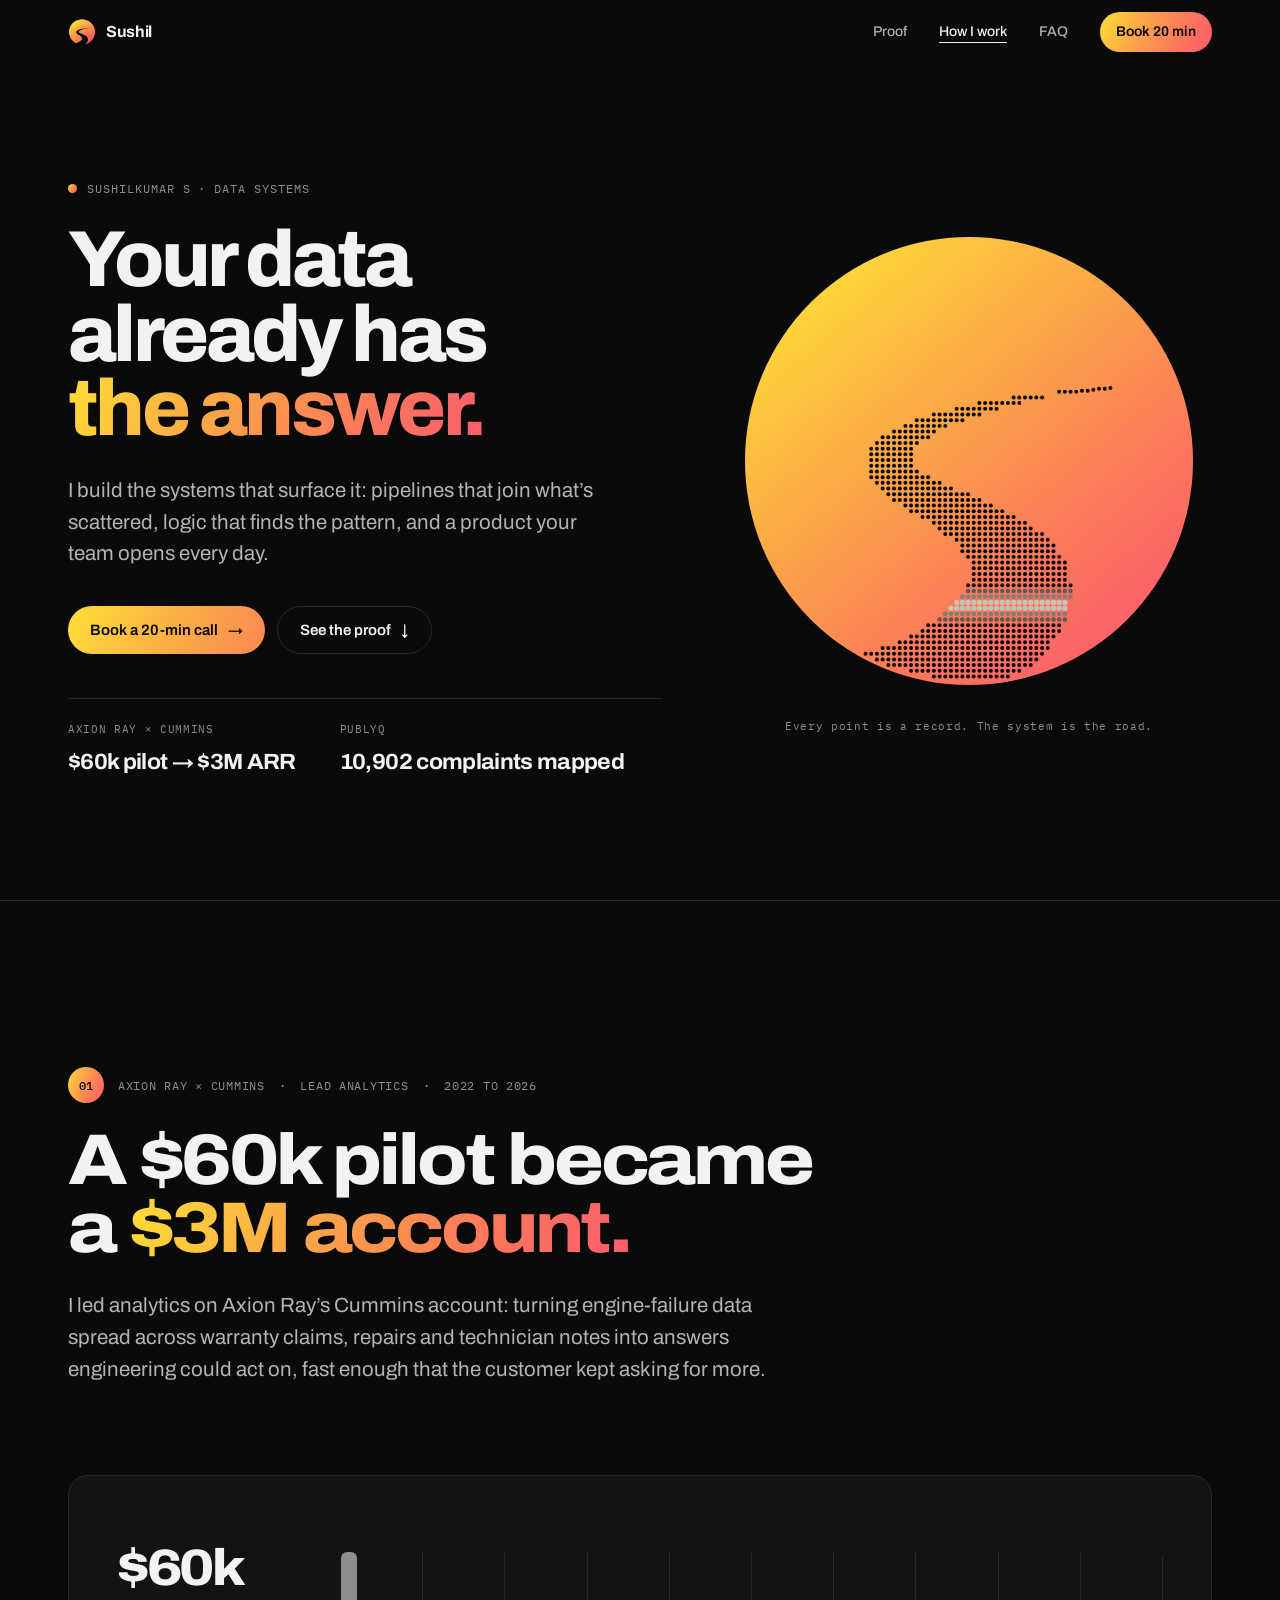
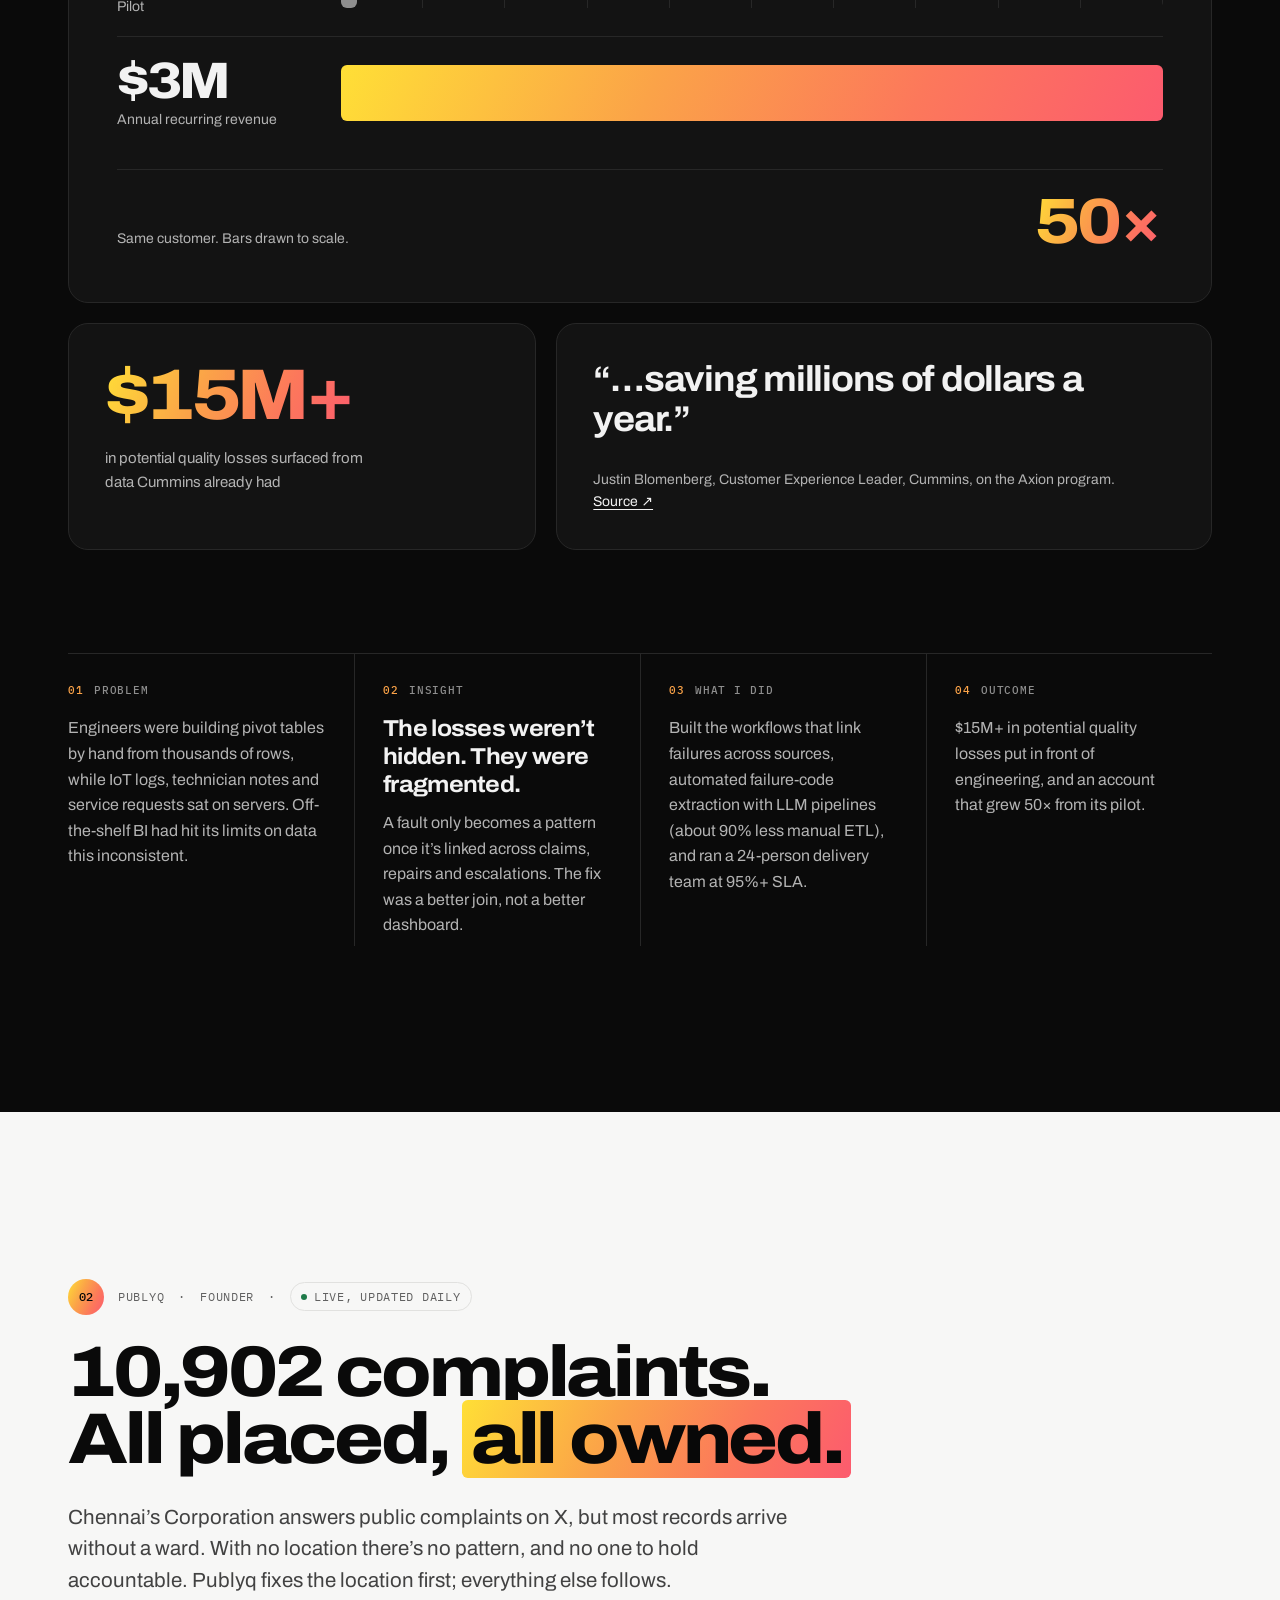
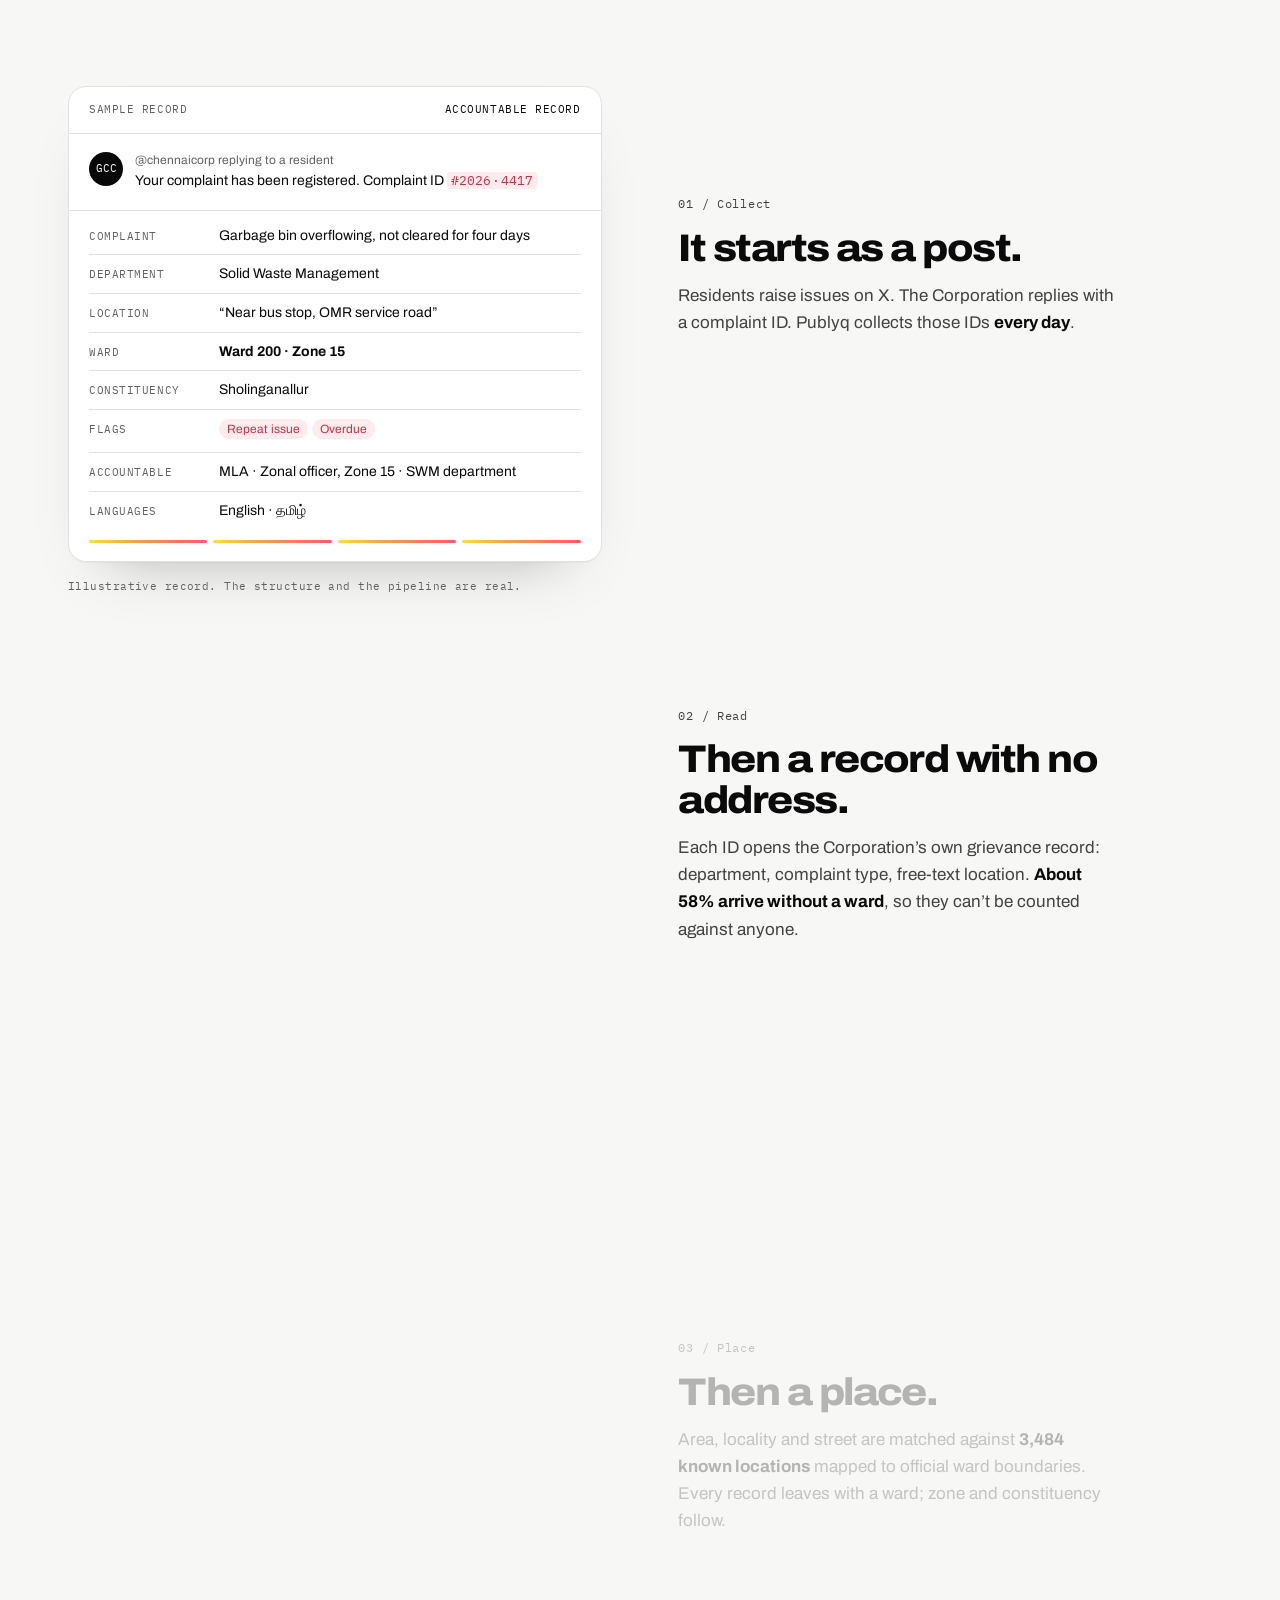
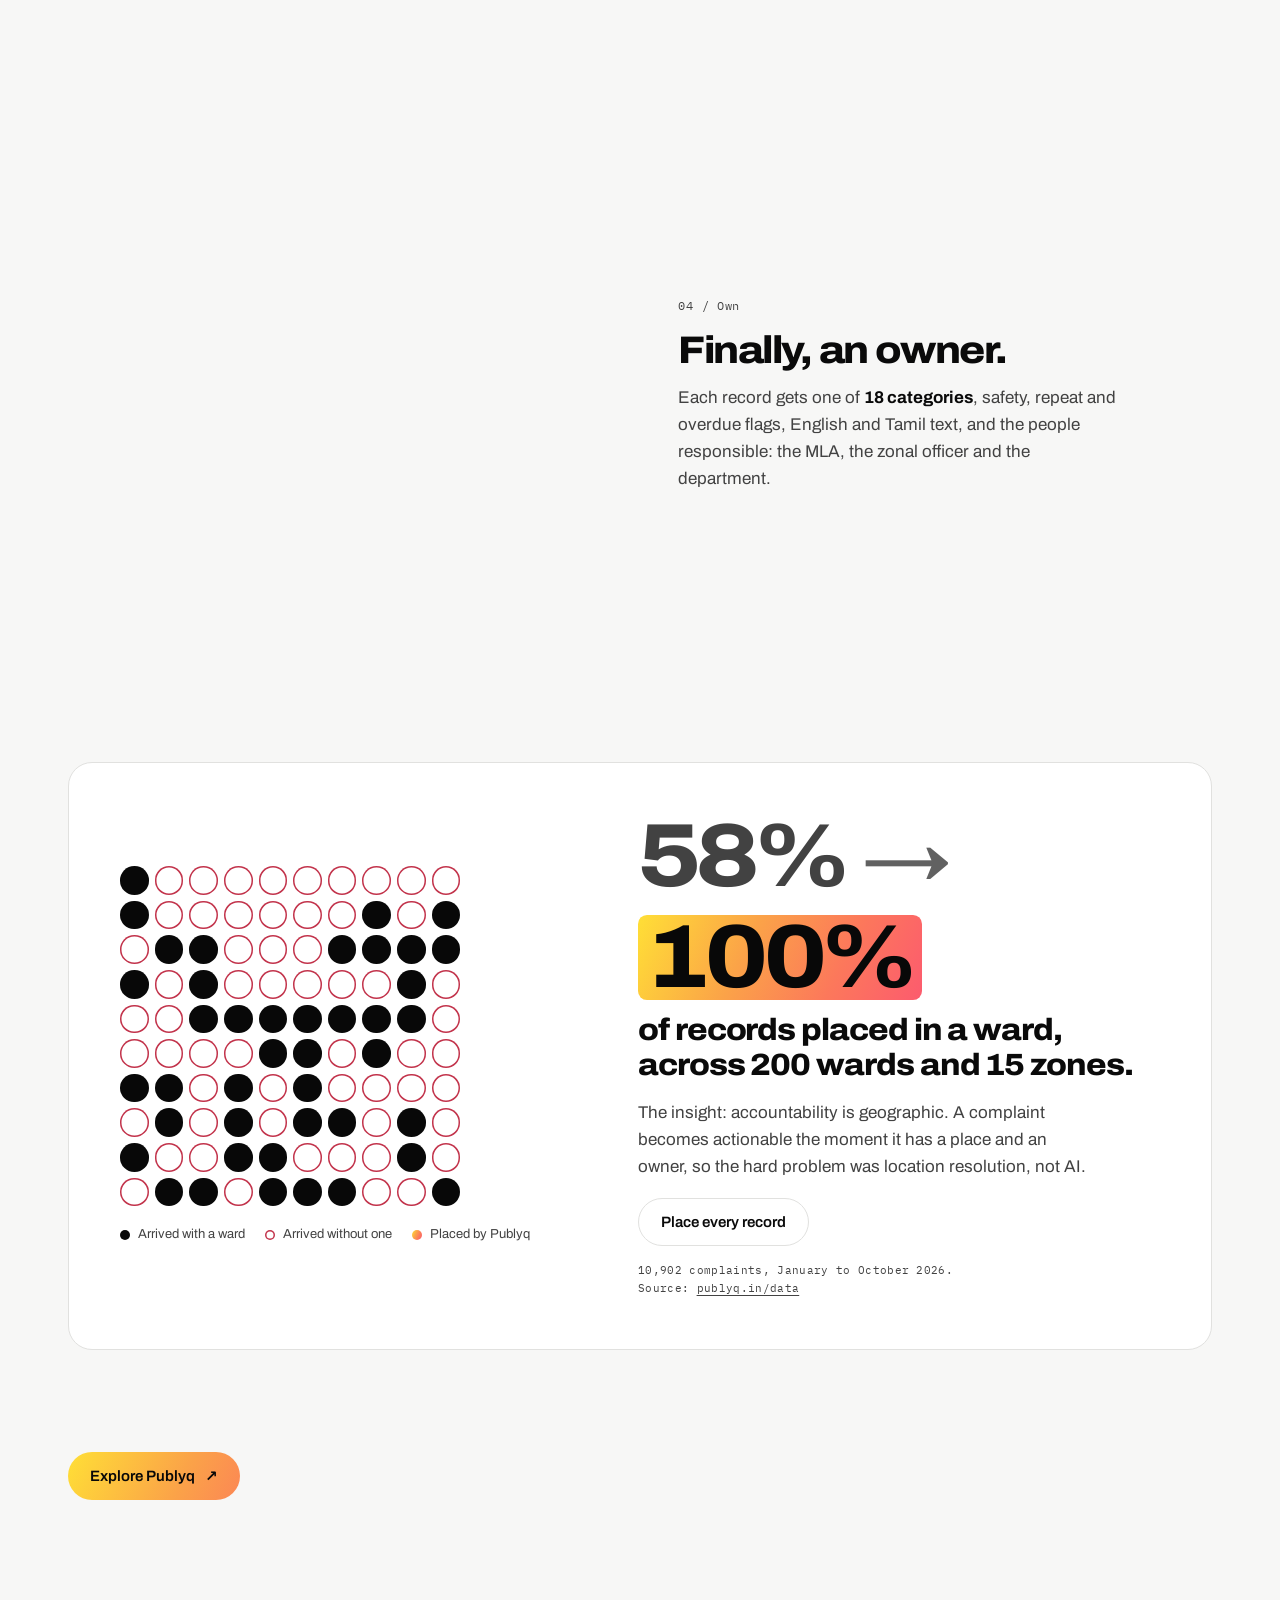
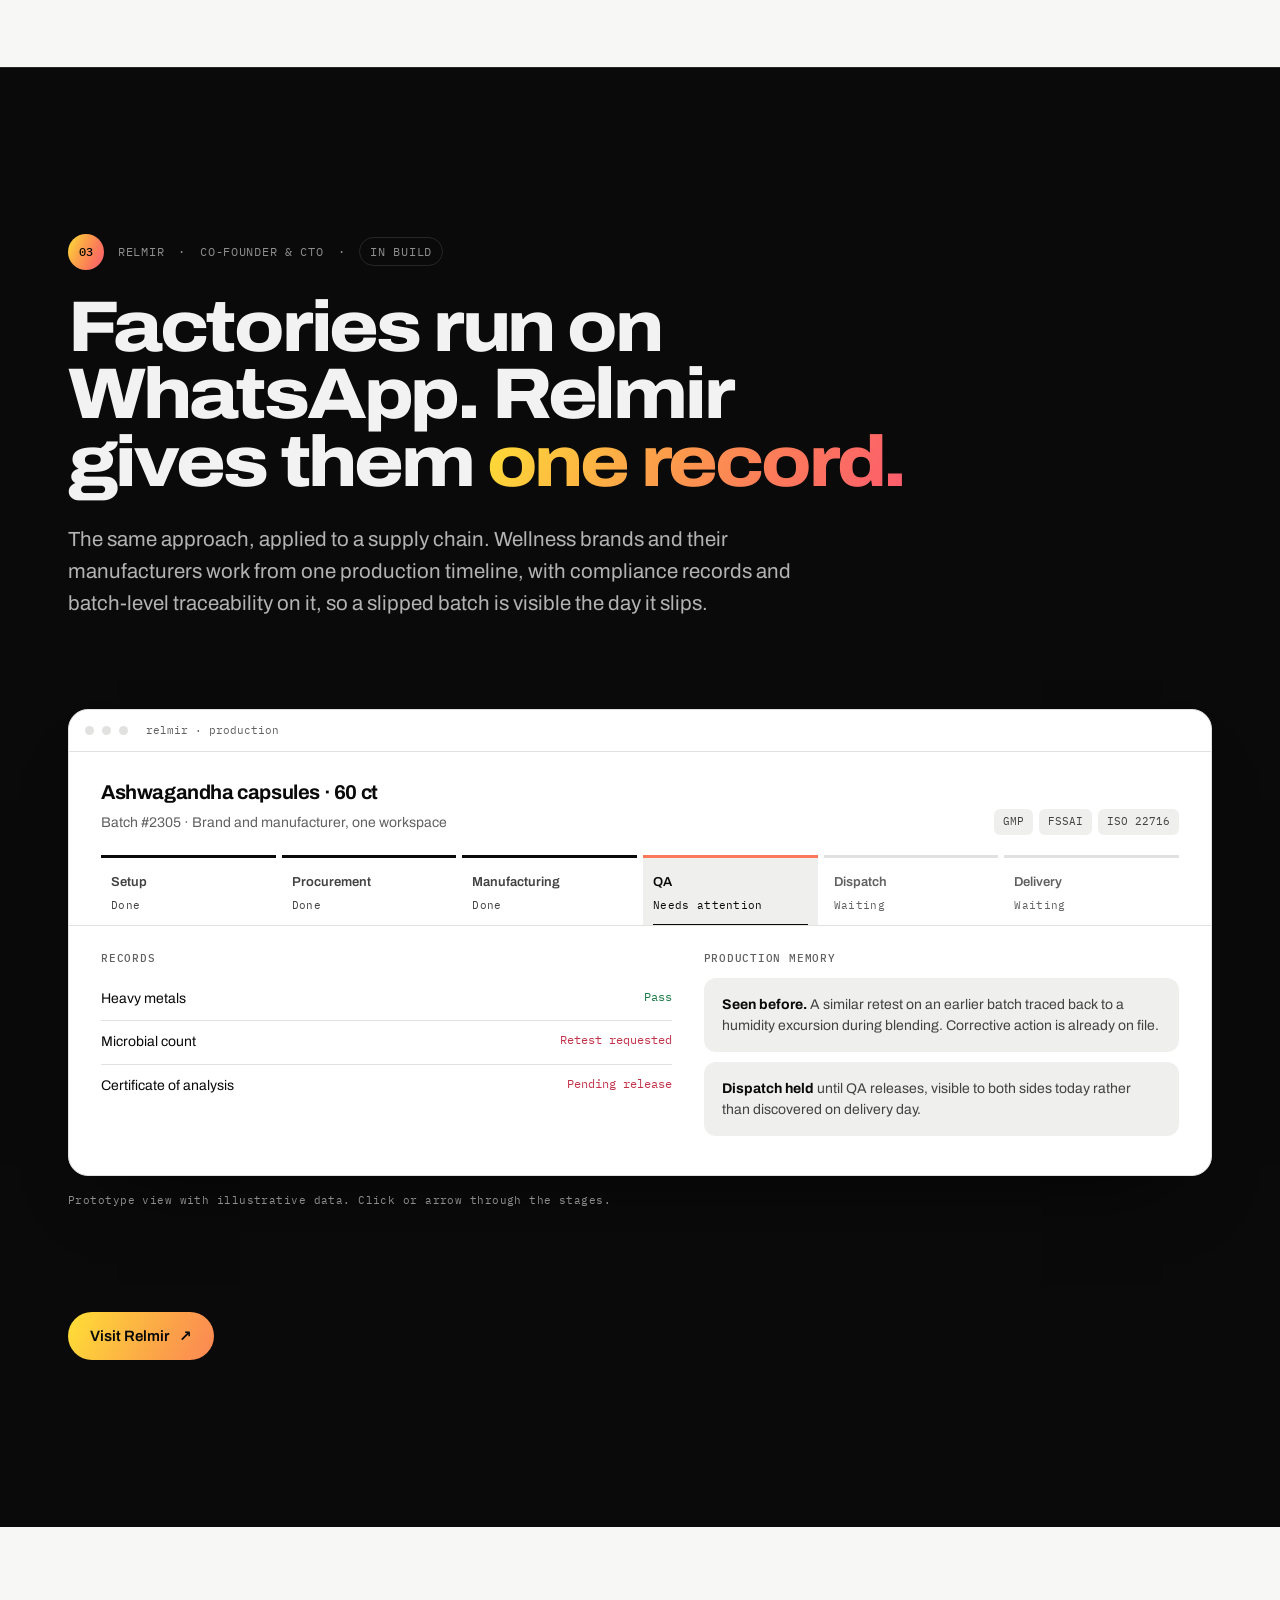
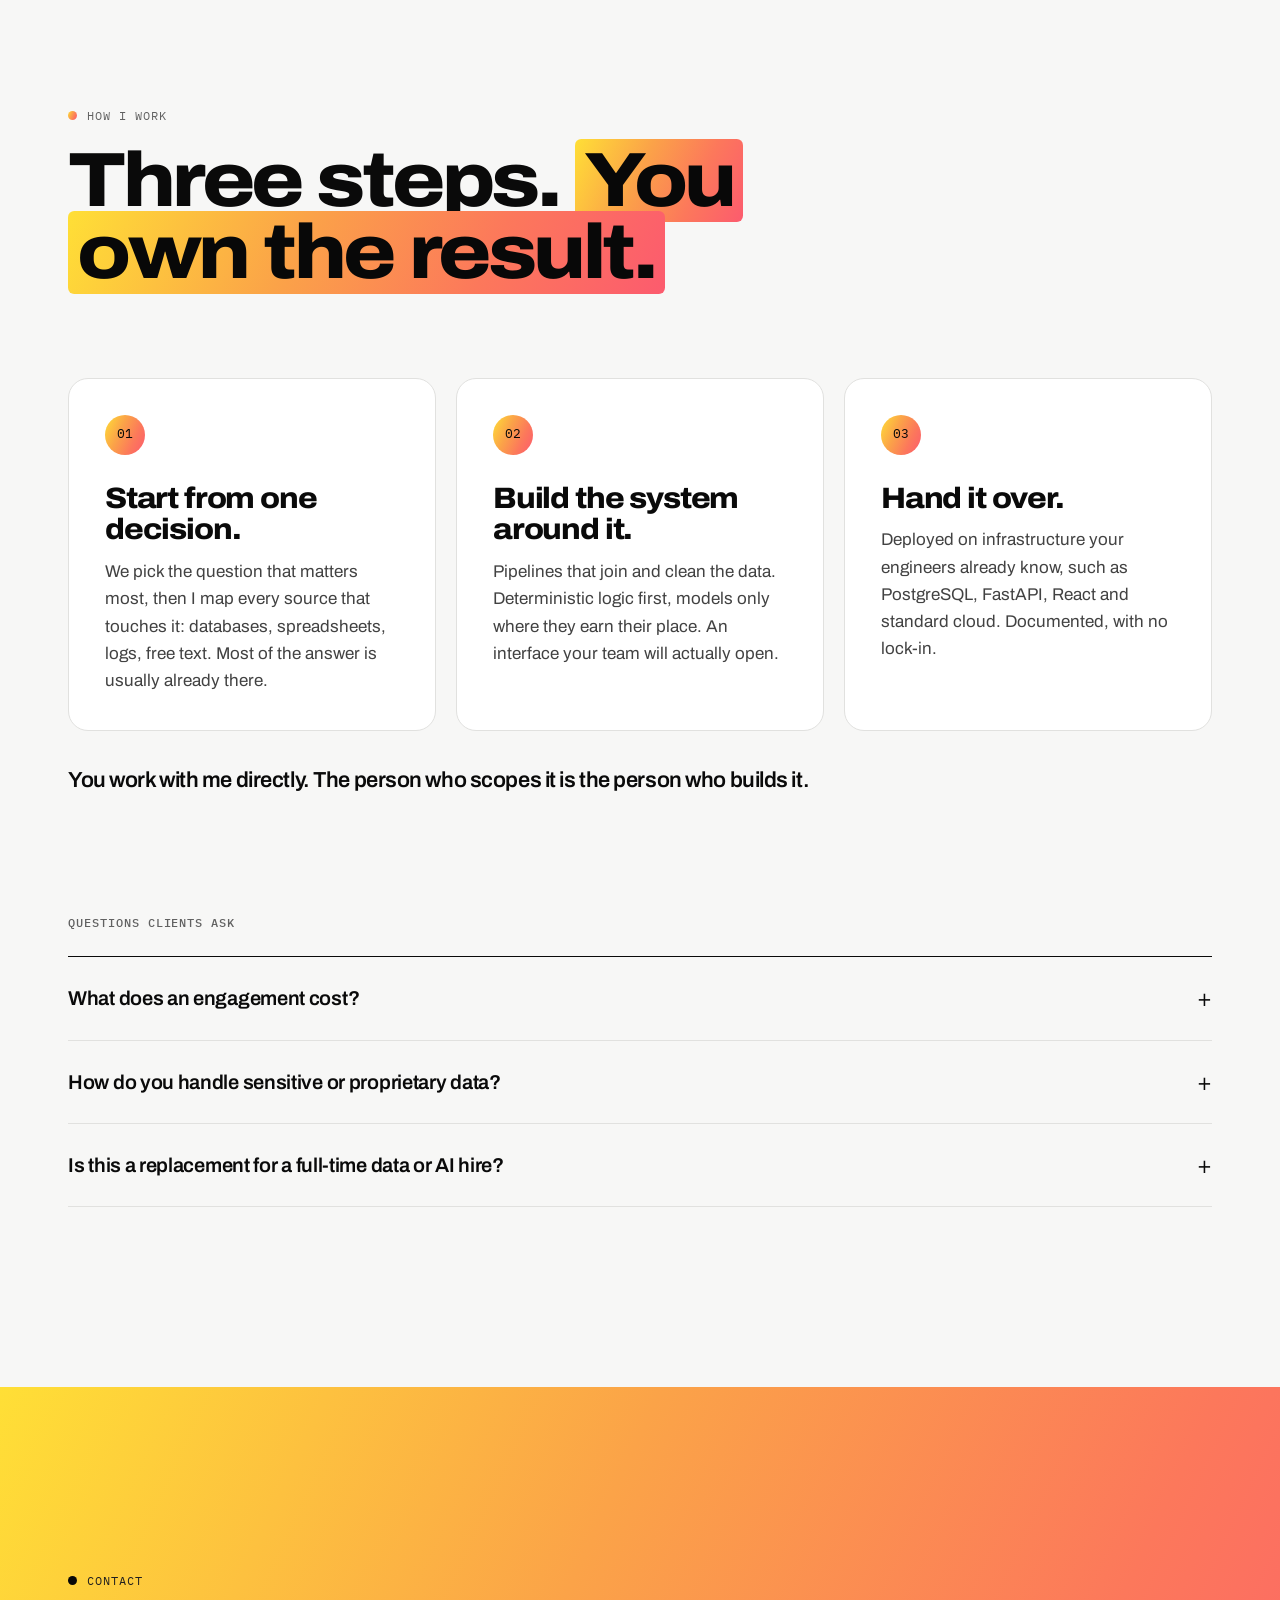
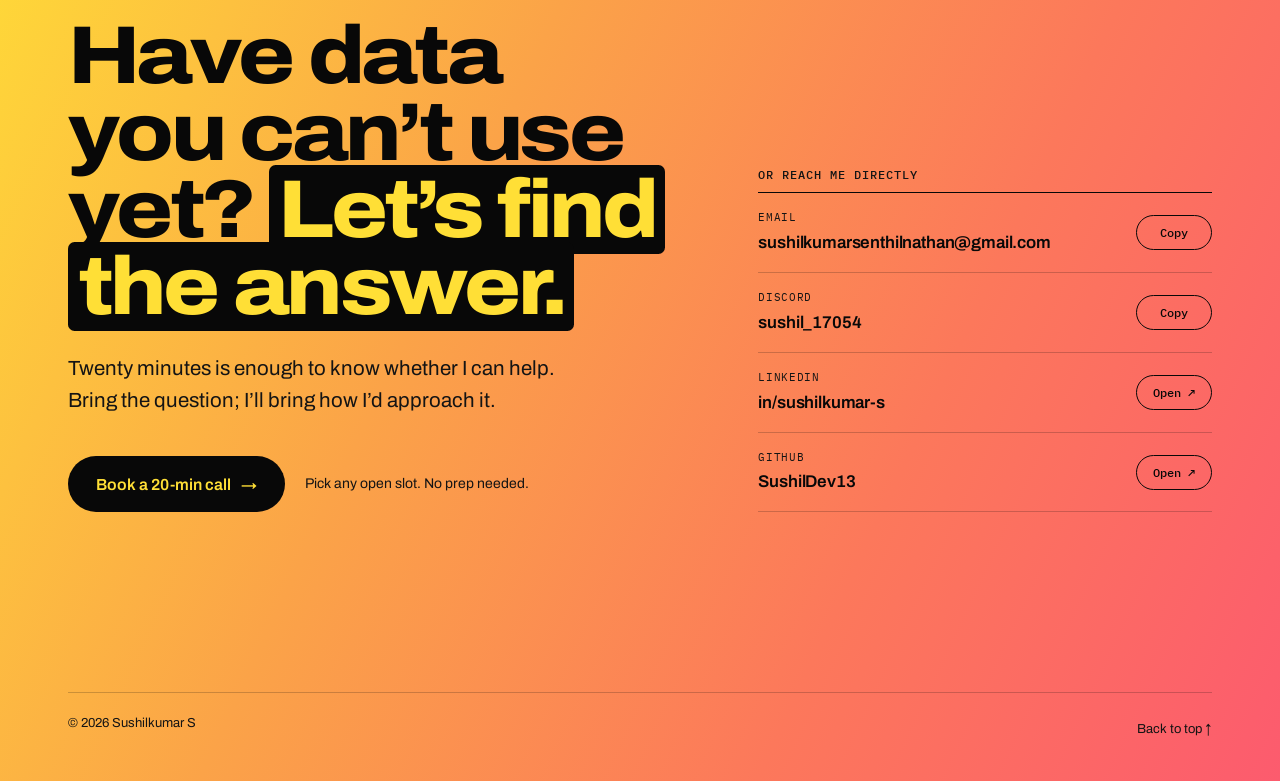
==== index.html @ af565c43 "Rebuild the contact footer around how people actually reach out Someone at the footer has decided to" ====
<!DOCTYPE html>
<html lang="en" class="no-js">
<head>
<meta charset="UTF-8">
<script>document.documentElement.classList.replace('no-js', 'js');</script>
<meta name="viewport" content="width=device-width, initial-scale=1.0">
<title>Sushil · Data systems that find the answer in your data</title>
<meta name="description" content="Sushilkumar S builds data systems that turn scattered operational data into answers teams act on. Led analytics on Axion Ray's Cummins account; built Publyq, a live civic data platform.">
<meta name="theme-color" content="#0A0A0A">
<meta property="og:type" content="website">
<meta property="og:url" content="https://www.sushil.one/">
<meta property="og:title" content="Sushil · Your data already has the answer">
<meta property="og:description" content="Data systems that turn scattered operational data into answers teams act on.">
<meta property="og:image" content="https://www.sushil.one/sushil_logo.png">
<meta name="twitter:card" content="summary">
<link rel="canonical" href="https://www.sushil.one/">
<link rel="icon" href="favicon.ico" sizes="any">
<link rel="icon" href="favicon-32x32.png" type="image/png" sizes="32x32">
<link rel="icon" href="favicon-16x16.png" type="image/png" sizes="16x16">
<link rel="apple-touch-icon" href="apple-touch-icon.png">
<link rel="preconnect" href="https://fonts.googleapis.com">
<link rel="preconnect" href="https://fonts.gstatic.com" crossorigin>
<link href="https://fonts.googleapis.com/css2?family=Archivo:wdth,wght@62..125,100..900&family=IBM+Plex+Mono:wght@400;500&display=swap" rel="stylesheet">
<link rel="stylesheet" href="styles.css">
</head>
<body>
<a class="skip-link" href="#axion">Skip to the proof</a>

<nav class="site-nav" id="site-nav" aria-label="Primary">
  <div class="wrap">
    <a class="brand" href="#top" aria-label="Sushil, back to top">
      <img src="apple-touch-icon.png" alt="" width="28" height="28">
      <span>Sushil</span>
    </a>
    <button type="button" class="nav-toggle" id="nav-toggle" aria-expanded="false" aria-controls="nav-links" aria-label="Open menu">
      <span class="nav-toggle-bars"><span></span><span></span></span>
    </button>
    <div class="nav-links" id="nav-links">
      <a href="#axion">Proof</a>
      <a href="#process">How I work</a>
      <a href="#faq">FAQ</a>
      <a href="#" class="nav-cta" data-link="calendly">Book 20 min</a>
    </div>
  </div>
</nav>

<header class="hero" id="top">
  <div class="wrap hero-grid">
    <div class="hero-copy">
      <span class="kicker">Sushilkumar S &middot; Data systems</span>
      <h1 class="display"><span class="line">Your data</span><span class="line">already has</span><span class="line"><em>the answer.</em></span></h1>
      <p class="lede">I build the systems that surface it: pipelines that join what&rsquo;s scattered, logic that finds the pattern, and a product your team opens every day.</p>
      <div class="hero-ctas">
        <a href="#" class="btn btn-ink" data-link="calendly">Book a 20-min call <span class="arrow" aria-hidden="true">&rarr;</span></a>
        <a href="#axion" class="btn btn-line">See the proof <span class="arrow" aria-hidden="true">&darr;</span></a>
      </div>
      <ul class="hero-proof">
        <li><span>Axion Ray &times; Cummins</span><strong>$60k pilot &rarr; $3M ARR</strong></li>
        <li><span>Publyq</span><strong>10,902 complaints mapped</strong></li>
      </ul>
    </div>
    <figure class="field" id="field" aria-hidden="true">
      <canvas id="field-canvas"></canvas>
      <img class="field-fallback" src="sushil_logo.png" alt="" width="512" height="512">
      <figcaption class="field-caption">Every point is a record. The system is the road.</figcaption>
    </figure>
  </div>
</header>

<main id="main">

<article class="case" id="axion" aria-labelledby="axion-title">
  <div class="wrap">
    <header class="case-head">
      <p class="case-meta reveal"><span class="case-num">01</span><span>Axion Ray &times; Cummins</span><span>&middot;</span><span>Lead Analytics</span><span>&middot;</span><span>2022 to 2026</span></p>
      <h2 class="display case-title reveal reveal-d1" id="axion-title">A $60k pilot became a <em>$3M account.</em></h2>
      <p class="lede reveal reveal-d2">I led analytics on Axion Ray&rsquo;s Cummins account: turning engine-failure data spread across warranty claims, repairs and technician notes into answers engineering could act on, fast enough that the customer kept asking for more.</p>
    </header>

    <figure class="case-visual">
      <div class="scale" data-inview>
        <div class="scale-row">
          <p class="scale-label"><strong data-count="60" data-prefix="$" data-suffix="k">$60k</strong>Pilot</p>
          <div class="scale-track"><div class="scale-bar" style="--w:2%"></div></div>
        </div>
        <div class="scale-row is-big">
          <p class="scale-label"><strong data-count="3" data-prefix="$" data-suffix="M">$3M</strong>Annual recurring revenue</p>
          <div class="scale-track"><div class="scale-bar" style="--w:100%"></div></div>
        </div>
        <div class="scale-x">
          <span>Same customer. Bars drawn to scale.</span>
          <strong>50&times;</strong>
        </div>
      </div>
      <div class="proof-pair">
        <div class="stat-card reveal">
          <strong data-count="15" data-prefix="$" data-suffix="M+">$15M+</strong>
          <span>in potential quality losses surfaced from data Cummins already had</span>
        </div>
        <blockquote class="quote-card reveal reveal-d1">
          <p>&ldquo;&hellip;saving millions of dollars a year.&rdquo;</p>
          <footer>Justin Blomenberg, Customer Experience Leader, Cummins, on the Axion program. <a href="#" data-link="axionCummins">Source&nbsp;&nearr;</a></footer>
        </blockquote>
      </div>
    </figure>

    <ol class="story">
      <li class="reveal"><h3>Problem</h3><p>Engineers were building pivot tables by hand from thousands of rows, while IoT logs, technician notes and service requests sat on servers. Off-the-shelf BI had hit its limits on data this inconsistent.</p></li>
      <li class="story-key reveal reveal-d1"><h3>Insight</h3><p>The losses weren&rsquo;t hidden. They were fragmented.</p><p>A fault only becomes a pattern once it&rsquo;s linked across claims, repairs and escalations. The fix was a better join, not a better dashboard.</p></li>
      <li class="reveal reveal-d2"><h3>What I did</h3><p>Built the workflows that link failures across sources, automated failure-code extraction with LLM pipelines (about 90% less manual ETL), and ran a 24-person delivery team at 95%+ SLA.</p></li>
      <li class="reveal reveal-d3"><h3>Outcome</h3><p>$15M+ in potential quality losses put in front of engineering, and an account that grew 50&times; from its pilot.</p></li>
    </ol>
  </div>
</article>

<article class="case" id="publyq" data-theme="light" aria-labelledby="publyq-title">
  <div class="wrap">
    <header class="case-head">
      <p class="case-meta reveal"><span class="case-num">02</span><span>Publyq</span><span>&middot;</span><span>Founder</span><span>&middot;</span><span class="case-status is-live">Live, updated daily</span></p>
      <h2 class="display case-title reveal reveal-d1" id="publyq-title">10,902 complaints. All placed, <em>all owned.</em></h2>
      <p class="lede reveal reveal-d2">Chennai&rsquo;s Corporation answers public complaints on X, but most records arrive without a ward. With no location there&rsquo;s no pattern, and no one to hold accountable. Publyq fixes the location first; everything else follows.</p>
    </header>

    <div class="scrolly">
      <div class="scrolly-sticky">
        <figure class="record has-ward" id="record" data-step="4" aria-label="One complaint, from public post to accountable record">
          <div class="record-bar"><span>Sample record</span><span data-stage-label>Accountable record</span></div>
          <div class="record-post">
            <span class="avatar" aria-hidden="true">GCC</span>
            <p><small>@chennaicorp replying to a resident</small>Your complaint has been registered. Complaint ID <mark>#2026&hairsp;&middot;&hairsp;4417</mark></p>
          </div>
          <dl class="record-fields">
            <div class="f" data-from="2"><dt>Complaint</dt><dd>Garbage bin overflowing, not cleared for four days</dd></div>
            <div class="f" data-from="2"><dt>Department</dt><dd>Solid Waste Management</dd></div>
            <div class="f" data-from="2"><dt>Location</dt><dd>&ldquo;Near bus stop, OMR service road&rdquo;</dd></div>
            <div class="f" data-from="2"><dt>Ward</dt><dd><span class="ward-missing">Not provided</span><span class="ward-found">Ward 200 &middot; Zone 15</span></dd></div>
            <div class="f" data-from="3"><dt>Constituency</dt><dd>Sholinganallur</dd></div>
            <div class="f" data-from="4"><dt>Flags</dt><dd><span class="flag">Repeat issue</span><span class="flag">Overdue</span></dd></div>
            <div class="f" data-from="4"><dt>Accountable</dt><dd>MLA &middot; Zonal officer, Zone 15 &middot; SWM department</dd></div>
            <div class="f" data-from="4"><dt>Languages</dt><dd>English &middot; தமிழ்</dd></div>
          </dl>
          <div class="record-progress" aria-hidden="true"><i class="is-done"></i><i class="is-done"></i><i class="is-done"></i><i class="is-done"></i></div>
        </figure>
        <p class="case-caption">Illustrative record. The structure and the pipeline are real.</p>
      </div>

      <ol class="steps">
        <li class="step" data-step="1">
          <p class="step-n">01 / Collect</p>
          <h3>It starts as a post.</h3>
          <p>Residents raise issues on X. The Corporation replies with a complaint ID. Publyq collects those IDs <strong>every day</strong>.</p>
        </li>
        <li class="step" data-step="2">
          <p class="step-n">02 / Read</p>
          <h3>Then a record with no address.</h3>
          <p>Each ID opens the Corporation&rsquo;s own grievance record: department, complaint type, free-text location. <strong>About 58% arrive without a ward</strong>, so they can&rsquo;t be counted against anyone.</p>
        </li>
        <li class="step" data-step="3">
          <p class="step-n">03 / Place</p>
          <h3>Then a place.</h3>
          <p>Area, locality and street are matched against <strong>3,484 known locations</strong> mapped to official ward boundaries. Every record leaves with a ward; zone and constituency follow.</p>
        </li>
        <li class="step" data-step="4">
          <p class="step-n">04 / Own</p>
          <h3>Finally, an owner.</h3>
          <p>Each record gets one of <strong>18 categories</strong>, safety, repeat and overdue flags, English and Tamil text, and the people responsible: the MLA, the zonal officer and the department.</p>
        </li>
      </ol>
    </div>

    <div class="data-panel">
      <div>
        <div class="waffle" id="waffle" role="img" aria-label="100 dots. 58 represent records that arrived without a ward; all 100 are placed in a ward after processing."></div>
        <div class="waffle-legend" aria-hidden="true"><span><i></i>Arrived with a ward</span><span><i class="alt"></i>Arrived without one</span><span><i class="sun"></i>Placed by Publyq</span></div>
      </div>
      <div class="data-copy">
        <p class="data-big"><span data-count="58" data-suffix="%">58%</span> <span class="data-arrow" aria-hidden="true">&rarr;</span> <span class="hl">100%</span></p>
        <h3>of records placed in a ward, across 200 wards and 15 zones.</h3>
        <p>The insight: accountability is geographic. A complaint becomes actionable the moment it has a place and an owner, so the hard problem was location resolution, not AI.</p>
        <button type="button" class="btn btn-line waffle-toggle" id="waffle-toggle" aria-pressed="false" aria-controls="waffle">Place every record</button>
        <p class="data-source">10,902 complaints, January to October 2026. Source: <a href="#" data-link="publyqData">publyq.in/data</a></p>
      </div>
    </div>

    <div class="case-actions">
      <a href="#" class="btn btn-ink" data-link="publyq">Explore Publyq <span class="arrow" aria-hidden="true">&nearr;</span></a>
    </div>
  </div>
</article>

<article class="case" id="relmir" aria-labelledby="relmir-title">
  <div class="wrap">
    <header class="case-head">
      <p class="case-meta reveal"><span class="case-num">03</span><span>Relmir</span><span>&middot;</span><span>Co-founder &amp; CTO</span><span>&middot;</span><span class="case-status">In build</span></p>
      <h2 class="display case-title reveal reveal-d1" id="relmir-title">Factories run on WhatsApp. Relmir gives them <em>one record.</em></h2>
      <p class="lede reveal reveal-d2">The same approach, applied to a supply chain. Wellness brands and their manufacturers work from one production timeline, with compliance records and batch-level traceability on it, so a slipped batch is visible the day it slips.</p>
    </header>
    <figure class="case-visual">
      <div class="proto" data-theme="light">
        <div class="proto-chrome" aria-hidden="true"><i></i><i></i><i></i><span>relmir &middot; production</span></div>
        <div class="proto-head">
          <div>
            <h3>Ashwagandha capsules &middot; 60 ct</h3>
            <p>Batch #2305 &middot; Brand and manufacturer, one workspace</p>
          </div>
          <ul class="certs" title="Manufacturer certifications on file"><li>GMP</li><li>FSSAI</li><li>ISO 22716</li></ul>
        </div>
        <div class="timeline" role="tablist" aria-label="Production stages">
          <button type="button" role="tab" class="stage-tab is-done" id="st-setup" aria-controls="sp-setup" aria-selected="false" tabindex="-1">Setup<small>Done</small></button>
          <button type="button" role="tab" class="stage-tab is-done" id="st-proc" aria-controls="sp-proc" aria-selected="false" tabindex="-1">Procurement<small>Done</small></button>
          <button type="button" role="tab" class="stage-tab is-done" id="st-mfg" aria-controls="sp-mfg" aria-selected="false" tabindex="-1">Manufacturing<small>Done</small></button>
          <button type="button" role="tab" class="stage-tab is-attn" id="st-qa" aria-controls="sp-qa" aria-selected="true" tabindex="0">QA<small>Needs attention</small></button>
          <button type="button" role="tab" class="stage-tab" id="st-dispatch" aria-controls="sp-dispatch" aria-selected="false" tabindex="-1">Dispatch<small>Waiting</small></button>
          <button type="button" role="tab" class="stage-tab" id="st-delivery" aria-controls="sp-delivery" aria-selected="false" tabindex="-1">Delivery<small>Waiting</small></button>
        </div>
        <div class="stage-panels">
          <div class="stage-panel" role="tabpanel" id="sp-setup" aria-labelledby="st-setup" tabindex="0" hidden>
            <div><h4>Records</h4><ul class="recs"><li>Product spec v3, approved by both sides<em class="ok">Signed</em></li><li>Commercial terms and MOQ<em class="ok">Agreed</em></li><li>Manufacturer GMP certificate<em class="ok">Valid</em></li></ul></div>
            <div><h4>Why it matters</h4><p class="memory">One version of the spec. No &ldquo;which PDF is final?&rdquo; three weeks into production.</p></div>
          </div>
          <div class="stage-panel" role="tabpanel" id="sp-proc" aria-labelledby="st-proc" tabindex="0" hidden>
            <div><h4>Records</h4><ul class="recs"><li>Ashwagandha root extract &middot; supplier COA<em class="ok">Attached</em></li><li>Capsule shells &middot; supplier COA<em class="ok">Attached</em></li><li>Raw material lot numbers<em class="ok">Linked to batch</em></li></ul></div>
            <div><h4>Why it matters</h4><p class="memory">Every ingredient lot is tied to the batch it went into, so a supplier issue can be traced forward in minutes.</p></div>
          </div>
          <div class="stage-panel" role="tabpanel" id="sp-mfg" aria-labelledby="st-mfg" tabindex="0" hidden>
            <div><h4>Records</h4><ul class="recs"><li>Batch manufacturing record<em class="ok">Uploaded</em></li><li>Line and shift<em>Line 2 &middot; Day</em></li><li>Yield against plan<em class="ok">Within range</em></li></ul></div>
            <div><h4>Why it matters</h4><p class="memory">The brand sees progress as it happens instead of asking for updates on WhatsApp.</p></div>
          </div>
          <div class="stage-panel" role="tabpanel" id="sp-qa" aria-labelledby="st-qa" tabindex="0">
            <div><h4>Records</h4><ul class="recs"><li>Heavy metals<em class="ok">Pass</em></li><li>Microbial count<em class="attn">Retest requested</em></li><li>Certificate of analysis<em class="attn">Pending release</em></li></ul></div>
            <div><h4>Production memory</h4><p class="memory"><strong>Seen before.</strong> A similar retest on an earlier batch traced back to a humidity excursion during blending. Corrective action is already on file.</p><p class="memory"><strong>Dispatch held</strong> until QA releases, visible to both sides today rather than discovered on delivery day.</p></div>
          </div>
          <div class="stage-panel" role="tabpanel" id="sp-dispatch" aria-labelledby="st-dispatch" tabindex="0" hidden>
            <div><h4>Records</h4><ul class="recs"><li>QA release<em class="attn">Blocked by QA</em></li><li>Packing list<em>Drafted</em></li></ul></div>
            <div><h4>Why it matters</h4><p class="memory">Dates move when the upstream stage moves. Nobody has to chase the slip.</p></div>
          </div>
          <div class="stage-panel" role="tabpanel" id="sp-delivery" aria-labelledby="st-delivery" tabindex="0" hidden>
            <div><h4>Records</h4><ul class="recs"><li>Delivery confirmation<em>Waiting</em></li><li>On-time and quality scorecard<em>Updates on close</em></li></ul></div>
            <div><h4>Why it matters</h4><p class="memory">Every closed batch becomes evidence: on-time delivery and quality history that makes the next sourcing decision easier.</p></div>
          </div>
        </div>
      </div>
      <figcaption class="case-caption">Prototype view with illustrative data. Click or arrow through the stages.</figcaption>
    </figure>
    <div class="case-actions">
      <a href="#" class="btn btn-ink" data-link="relmir">Visit Relmir <span class="arrow" aria-hidden="true">&nearr;</span></a>
    </div>
  </div>
</article>

<section class="section" id="process" data-theme="light" aria-labelledby="process-title">
  <div class="wrap">
    <div class="section-head">
      <span class="kicker reveal">How I work</span>
      <h2 class="display reveal reveal-d1" id="process-title">Three steps. <em>You own the result.</em></h2>
    </div>
    <ol class="process">
      <li class="reveal">
        <span class="process-n">01</span>
        <h3>Start from one decision.</h3>
        <p>We pick the question that matters most, then I map every source that touches it: databases, spreadsheets, logs, free text. Most of the answer is usually already there.</p>
      </li>
      <li class="reveal reveal-d1">
        <span class="process-n">02</span>
        <h3>Build the system around it.</h3>
        <p>Pipelines that join and clean the data. Deterministic logic first, models only where they earn their place. An interface your team will actually open.</p>
      </li>
      <li class="reveal reveal-d2">
        <span class="process-n">03</span>
        <h3>Hand it over.</h3>
        <p>Deployed on infrastructure your engineers already know, such as PostgreSQL, FastAPI, React and standard cloud. Documented, with no lock-in.</p>
      </li>
    </ol>
    <p class="process-note reveal">You work with me directly. The person who scopes it is the person who builds it.</p>

    <h3 class="subhead" id="faq">Questions clients ask</h3>
    <div class="faq">
      <details><summary>What does an engagement cost?</summary><p>Every engagement is scoped and fixed-price before work begins. We agree on scope and investment once I understand what you need built, so there is no open-ended hourly billing and no surprises.</p></details>
      <details><summary>How do you handle sensitive or proprietary data?</summary><p>I am glad to sign an NDA before any detailed discussion. My default architecture is privacy-conscious, including locally hosted models where it matters, rather than routing your data through third-party APIs.</p></details>
      <details><summary>Is this a replacement for a full-time data or AI hire?</summary><p>Sometimes. More often, clients use me to move quickly on a defined system now, then hire in-house once the value is proven. I will tell you honestly which situation applies to you.</p></details>
    </div>
  </div>
</section>

</main>

<footer class="contact" id="contact" data-theme="sun" aria-labelledby="contact-title">
  <div class="wrap contact-grid">
    <div class="contact-copy">
      <span class="kicker reveal">Contact</span>
      <h2 class="display reveal reveal-d1" id="contact-title">Have data you can&rsquo;t use yet? <em>Let&rsquo;s find the answer.</em></h2>
      <p class="lede reveal reveal-d2">Twenty minutes is enough to know whether I can help. Bring the question; I&rsquo;ll bring how I&rsquo;d approach it.</p>
      <div class="contact-actions reveal reveal-d3">
        <a href="#" class="btn btn-ink" data-link="calendly">Book a 20-min call <span class="arrow" aria-hidden="true">&rarr;</span></a>
        <span class="contact-note">Pick any open slot. No prep needed.</span>
      </div>
    </div>

    <div class="channels reveal reveal-d2">
      <h3 class="channels-title">Or reach me directly</h3>
      <ul>
        <li><button type="button" class="channel" data-copy="sushilkumarsenthilnathan@gmail.com" aria-label="Email: sushilkumarsenthilnathan@gmail.com. Copy address">
          <span class="channel-label">Email</span>
          <span class="channel-value">sushilkumarsenthilnathan@<wbr>gmail.com</span>
          <span class="channel-action copy-hint">Copy</span>
        </button></li>
        <li><button type="button" class="channel" data-copy="sushil_17054" aria-label="Discord: sushil_17054. Copy username">
          <span class="channel-label">Discord</span>
          <span class="channel-value">sushil_17054</span>
          <span class="channel-action copy-hint">Copy</span>
        </button></li>
        <li><a class="channel" href="#" data-link="linkedin" aria-label="LinkedIn: sushilkumar-s. Opens in a new tab">
          <span class="channel-label">LinkedIn</span>
          <span class="channel-value">in/sushilkumar-s</span>
          <span class="channel-action">Open &nearr;</span>
        </a></li>
        <li><a class="channel" href="#" data-link="github" aria-label="GitHub: SushilDev13. Opens in a new tab">
          <span class="channel-label">GitHub</span>
          <span class="channel-value">SushilDev13</span>
          <span class="channel-action">Open &nearr;</span>
        </a></li>
      </ul>
    </div>

    <p class="visually-hidden" id="copy-status" role="status" aria-live="polite"></p>
    <div class="site-foot-bar">
      <span>&copy; 2026 Sushilkumar S</span>
      <a href="#top">Back to top &uarr;</a>
    </div>
  </div>
</footer>

<script src="road-points.js" defer></script>
<script src="script.js" defer></script>
</body>
</html>
---- styles.css ----
/* =========================================================
   Sushil: identity derived from the logo
   Road-black ground. A sun gradient that only appears where
   something becomes clear. Curves and discs, never decoration.
   ========================================================= */
:root{
  --road:#080808;
  --sun-1:#FFDF36;
  --sun-2:#FBA348;
  --sun-3:#FC785B;
  --sun-4:#FC5B6E;
  --sun:linear-gradient(115deg, #FFDF36 0%, #FBA348 38%, #FC785B 70%, #FC5B6E 100%);

  --font:'Archivo', system-ui, -apple-system, sans-serif;
  --mono:'IBM Plex Mono', ui-monospace, monospace;

  --gutter:clamp(16px, 4vw, 48px);
  --max:1240px;
  --ease:cubic-bezier(.2,.7,.1,1);
  --ease-io:cubic-bezier(.65,0,.35,1);

  /* road (default): every section is dark unless it opts out */
  --bg:#0A0A0A;
  --surface:#131313;
  --surface-2:#1C1C1C;
  --line:#272727;
  --line-strong:#EDEDED;
  --fg:#F2F2F2;
  --fg-2:#B3B3B3;
  --fg-3:#8E8E8E;
  --accent:#FBA348;
  --flag-bg:rgba(252,120,91,.14);
  --ok:#5BC98A;
}
[data-theme="light"]{
  --bg:#F7F7F6;
  --surface:#FFFFFF;
  --surface-2:#EFEFEE;
  --line:#E1E1DF;
  --line-strong:#0A0A0A;
  --fg:#0A0A0A;
  --fg-2:#424242;
  --fg-3:#616161;
  --accent:#C2334B;
  --flag-bg:rgba(252,91,110,.13);
  --ok:#1E7A49;
  background:var(--bg); color:var(--fg);
}
[data-theme="sun"]{
  --fg:#080808;
  --fg-2:#141414;
  --fg-3:#1F1F1F;
  --line:rgba(8,8,8,.2);
  --line-strong:#080808;
  --surface:rgba(8,8,8,.07);
  --accent:#080808;
  background:var(--sun); color:var(--fg);
}
[data-theme="dark"]{background:var(--bg); color:var(--fg);}

*{box-sizing:border-box; margin:0; padding:0;}
html{background:var(--bg); scroll-padding-top:72px;}
@media (prefers-reduced-motion: no-preference){ html{scroll-behavior:smooth;} }
body{
  background:var(--bg);
  color:var(--fg);
  font-family:var(--font);
  font-size:17px;
  line-height:1.6;
  -webkit-font-smoothing:antialiased;
  text-rendering:optimizeLegibility;
}
img,svg{display:block; max-width:100%;}
a{color:inherit;}
button{font:inherit; color:inherit; background:none; border:0; cursor:pointer;}
::selection{background:var(--sun-2); color:var(--road);}
:focus-visible{outline:2px solid var(--sun-2); outline-offset:3px; border-radius:4px;}
[data-theme="light"] :focus-visible, [data-theme="sun"] :focus-visible{outline-color:var(--road);}

.skip-link{
  position:absolute; left:16px; top:-60px; z-index:100;
  background:var(--sun); color:var(--road); padding:10px 16px; border-radius:8px; font-weight:600;
  font-size:14px; text-decoration:none; transition:top .2s var(--ease);
}
.skip-link:focus{top:16px;}

.wrap{max-width:var(--max); margin:0 auto; padding:0 var(--gutter);}
.visually-hidden{position:absolute !important; width:1px; height:1px; overflow:hidden; clip:rect(0 0 0 0); white-space:nowrap;}

/* ---------- type primitives ---------- */
.kicker{
  font-family:var(--mono); font-size:12px; letter-spacing:.08em; text-transform:uppercase;
  color:var(--fg-3); display:inline-flex; align-items:center; gap:10px;
}
/* the sun, as a bullet */
.kicker::before{content:""; width:9px; height:9px; border-radius:50%; background:var(--sun);}
[data-theme="sun"] .kicker::before{background:var(--road);}
.display{
  font-family:var(--font); font-weight:800; font-stretch:112%;
  letter-spacing:-.045em; line-height:.94; text-wrap:balance;
}
/* emphasis = the moment of clarity: sun on dark, highlighter on light, road on sun */
.display em{
  font-style:normal;
  background:var(--sun); -webkit-background-clip:text; background-clip:text; color:transparent;
  padding-right:.04em;
}
[data-theme="light"] .display em{
  color:var(--road); -webkit-background-clip:border-box; background-clip:border-box;
  background:var(--sun); padding:0 .12em; border-radius:.08em;
  -webkit-box-decoration-break:clone; box-decoration-break:clone;
}
[data-theme="sun"] .display em{
  color:var(--sun-1); -webkit-background-clip:border-box; background-clip:border-box;
  background:var(--road); padding:0 .12em; border-radius:.08em;
  -webkit-box-decoration-break:clone; box-decoration-break:clone;
}
.lede{font-size:clamp(18px, 1.6vw, 21px); line-height:1.55; color:var(--fg-2); max-width:62ch;}

/* ---------- buttons ---------- */
.btn{
  display:inline-flex; align-items:center; gap:10px;
  height:48px; padding:0 22px; border-radius:999px;
  font-size:15px; font-weight:600; text-decoration:none; white-space:nowrap;
  transition:transform .3s var(--ease), background-position .6s var(--ease), background-color .3s var(--ease), color .3s var(--ease), border-color .3s var(--ease);
}
.btn .arrow{transition:transform .3s var(--ease);}
.btn:hover .arrow{transform:translateX(3px);}
.btn:active{transform:scale(.98);}
/* primary: the logo itself, road-black on the sun */
.btn-ink{background:var(--sun); background-size:180% 100%; background-position:0 0; color:var(--road);}
.btn-ink:hover{background-position:100% 0;}
[data-theme="sun"] .btn-ink{background:var(--road); color:var(--sun-1);}
.btn-line{border:1px solid var(--line); color:var(--fg);}
.btn-line:hover{border-color:var(--fg);}
.link-arrow{
  display:inline-flex; align-items:center; gap:8px; font-size:15px; font-weight:500;
  text-decoration:none; border-bottom:1px solid currentColor; padding-bottom:2px;
}
.link-arrow:hover{color:var(--accent);}

/* ---------- nav ---------- */
.site-nav{
  position:fixed; top:0; left:0; right:0; z-index:50; color:#F2F2F2;
  transition:background-color .4s var(--ease), border-color .4s var(--ease), color .4s var(--ease);
  border-bottom:1px solid transparent;
}
.site-nav.is-scrolled{
  background:rgba(10,10,10,.78);
  -webkit-backdrop-filter:saturate(1.4) blur(14px);
  backdrop-filter:saturate(1.4) blur(14px);
  border-bottom-color:#1F1F1F;
}
.site-nav.is-light, .site-nav.is-sun{color:var(--road);}
.site-nav.is-light.is-scrolled{background:rgba(247,247,246,.84); border-bottom-color:#E1E1DF;}
.site-nav.is-sun.is-scrolled{background:rgba(255,255,255,.22); border-bottom-color:rgba(8,8,8,.15);}
.site-nav .wrap{display:flex; align-items:center; justify-content:space-between; height:64px;}
.brand{display:flex; align-items:center; gap:10px; text-decoration:none; font-weight:700; font-size:16px; letter-spacing:-.02em;}
.brand img{width:28px; height:28px; border-radius:50%;}
.nav-links{display:flex; align-items:center; gap:32px; font-size:14px; font-weight:500;}
.nav-links a{text-decoration:none; opacity:.72; transition:opacity .2s;}
.nav-links a:hover, .nav-links a.is-active{opacity:1;}
.nav-links a.is-active{text-decoration:underline; text-underline-offset:6px; text-decoration-thickness:1px;}
.nav-links .nav-cta{
  opacity:1; padding:9px 16px; border-radius:999px; background:var(--sun); color:var(--road); font-weight:600;
  text-decoration:none !important;
}
.site-nav.is-sun .nav-links .nav-cta{background:var(--road); color:var(--sun-1);}
.nav-toggle{display:none; width:40px; height:40px; align-items:center; justify-content:center; margin-right:-8px;}
.nav-toggle span{display:block; width:20px; height:1.5px; background:currentColor; position:relative; transition:transform .3s var(--ease);}
.nav-toggle span + span{margin-top:6px;}
.nav-toggle[aria-expanded="true"] span:first-child{transform:translateY(3.75px) rotate(45deg);}
.nav-toggle[aria-expanded="true"] span:last-child{transform:translateY(-3.75px) rotate(-45deg);}
.nav-toggle-bars{display:flex; flex-direction:column;}

@media (max-width:760px){
  .nav-toggle{display:flex;}
  .nav-links{
    position:fixed; top:64px; left:0; right:0;
    flex-direction:column; align-items:flex-start; gap:0;
    background:#0A0A0A; color:#F2F2F2; border-bottom:1px solid #272727;
    padding:8px var(--gutter) 24px;
    opacity:0; visibility:hidden; transform:translateY(-8px);
    transition:opacity .25s var(--ease), transform .25s var(--ease), visibility 0s .25s;
  }
  .nav-links.is-open{opacity:1; visibility:visible; transform:none; transition:opacity .25s var(--ease), transform .25s var(--ease);}
  .nav-links a{width:100%; padding:14px 0; font-size:22px; font-weight:600; letter-spacing:-.02em; border-bottom:1px solid #272727; opacity:1;}
  .nav-links a.is-active{text-decoration:none; color:var(--sun-2);}
  .nav-links .nav-cta, .site-nav.is-sun .nav-links .nav-cta{margin-top:18px; width:auto; padding:12px 20px; font-size:16px; border:0; background:var(--sun); color:var(--road);}
  .site-nav.is-open{background:#0A0A0A; color:#F2F2F2;}
}

/* ---------- reveal ---------- */
.reveal{opacity:0; transform:translateY(24px); transition:opacity .9s var(--ease), transform .9s var(--ease);}
.reveal.in-view{opacity:1; transform:none;}
.reveal-d1{transition-delay:.08s;} .reveal-d2{transition-delay:.16s;} .reveal-d3{transition-delay:.24s;}
.no-js .reveal{opacity:1; transform:none;}

/* =========================================================
   HERO: the logo assembles itself out of records
   ========================================================= */
.hero{padding:clamp(108px, 15vh, 160px) 0 clamp(64px, 9vh, 104px); min-height:100svh; display:flex; align-items:center; overflow:clip;}
.hero-grid{display:grid; grid-template-columns:1.1fr .9fr; gap:clamp(32px,5vw,80px); align-items:center; width:100%;}
.hero h1{font-size:clamp(44px, min(6.2vw, 10vh), 100px); font-stretch:100%; margin:22px 0 28px;}
.hero h1 .line{display:block;}
.hero .lede{max-width:46ch;}
.hero-ctas{display:flex; flex-wrap:wrap; gap:12px; margin-top:36px;}
.hero-proof{display:flex; flex-wrap:wrap; gap:16px 44px; margin-top:44px; padding-top:22px; border-top:1px solid var(--line); list-style:none;}
.hero-proof span{display:block; font-family:var(--mono); font-size:11px; letter-spacing:.06em; text-transform:uppercase; color:var(--fg-3); margin-bottom:6px;}
.hero-proof strong{display:block; font-weight:700; font-stretch:105%; font-size:22px; letter-spacing:-.03em;}

.js .hero h1 .line, .js .hero .kicker, .js .hero .lede, .js .hero-ctas, .js .hero-proof{
  opacity:0; transform:translateY(18px);
  animation:rise 1s var(--ease) forwards;
}
.js .hero .kicker{animation-delay:.05s;}
.js .hero h1 .line:nth-child(1){animation-delay:.12s;}
.js .hero h1 .line:nth-child(2){animation-delay:.2s;}
.js .hero h1 .line:nth-child(3){animation-delay:.28s;}
.js .hero .lede{animation-delay:.36s;}
.js .hero-ctas{animation-delay:.46s;}
.js .hero-proof{animation-delay:.56s;}
@keyframes rise{to{opacity:1; transform:none;}}

/* records scatter, then settle into the road across the sun */
.field{position:relative; width:100%; max-width:600px; justify-self:end;}
.field canvas{display:block; width:100%; aspect-ratio:1;}
.field-fallback{position:absolute; top:6%; left:6%; width:88%; height:auto; opacity:0; pointer-events:none;}
.no-js .field-fallback, .field.no-canvas .field-fallback{opacity:1;}
.field-caption{margin-top:14px; text-align:center; font-family:var(--mono); font-size:11px; letter-spacing:.06em; color:var(--fg-3); opacity:0; transition:opacity 1.2s var(--ease);}
.field.is-formed .field-caption, .no-js .field-caption{opacity:1;}

@media (max-width:900px){
  .hero{min-height:0;}
  .hero-grid{grid-template-columns:1fr; gap:40px;}
  .field{justify-self:center; max-width:460px;}
}
@media (max-width:600px){
  .hero{padding-top:104px;}
  .hero h1{font-size:clamp(40px, 11.6vw, 56px);}
  .hero-proof{gap:16px 28px;}
  .hero-proof strong{font-size:19px;}
}

/* =========================================================
   SECTIONS
   ========================================================= */
.section{padding:clamp(96px, 14vw, 180px) 0; position:relative;}
.section-head{display:grid; grid-template-columns:1fr; gap:20px; margin-bottom:clamp(48px, 7vw, 88px);}
.section-head h2{font-size:clamp(42px, 6vw, 86px); max-width:15ch;}
.section-head .lede{margin-top:4px;}

/* ---------- case study chapter ---------- */
.case{padding:clamp(96px, 13vw, 168px) 0; overflow:clip; border-top:1px solid var(--line);}
.case[data-theme="light"]{border-top:0;}
.case-head{max-width:1000px; margin-bottom:clamp(48px, 7vw, 96px);}
.case-meta{
  display:flex; flex-wrap:wrap; align-items:center; gap:8px 14px;
  font-family:var(--mono); font-size:12px; letter-spacing:.06em; text-transform:uppercase; color:var(--fg-3);
}
/* case numbers are small suns */
.case-num{
  display:inline-grid; place-items:center; width:36px; height:36px; border-radius:50%;
  background:var(--sun); color:var(--road); font-weight:500; font-size:12px; letter-spacing:0;
}
.case-status{padding:4px 10px; border-radius:999px; border:1px solid var(--line);}
.case-status.is-live::before{content:""; display:inline-block; width:6px; height:6px; border-radius:50%; background:var(--ok); margin-right:7px; vertical-align:1px;}
.case-title{font-size:clamp(40px, 5.6vw, 86px); margin:24px 0 28px; max-width:17ch;}
.case-visual{margin:0 0 clamp(56px, 8vw, 104px);}
.case-caption{margin-top:16px; font-family:var(--mono); font-size:11px; letter-spacing:.04em; color:var(--fg-3);}

/* problem → insight → built → outcome */
.story{display:grid; grid-template-columns:repeat(4, 1fr); list-style:none; counter-reset:story;}
.story li{padding:28px 28px 8px 0; border-top:1px solid var(--line); position:relative;}
.story li + li{padding-left:28px; border-left:1px solid var(--line);}
.story h3{
  font-family:var(--mono); font-size:11px; font-weight:500; letter-spacing:.08em; text-transform:uppercase;
  color:var(--fg-3); margin-bottom:16px; display:flex; gap:10px;
}
.story h3::before{counter-increment:story; content:"0" counter(story); color:var(--accent);}
.story p{font-size:16px; line-height:1.6; color:var(--fg-2);}
.story .story-key p:first-of-type{font-weight:700; font-stretch:108%; font-size:23px; line-height:1.2; letter-spacing:-.03em; color:var(--fg);}
.story p + p{margin-top:12px;}
@media (max-width:1000px){
  .story{grid-template-columns:1fr 1fr;}
  .story li:nth-child(3){padding-left:0; border-left:0;}
}
@media (max-width:640px){
  .story{grid-template-columns:1fr;}
  .story li, .story li + li{padding:24px 0 8px; border-left:0;}
}

.case-actions{display:flex; flex-wrap:wrap; align-items:center; gap:14px 28px; margin-top:56px;}

/* ---------- Axion Ray: account scale ---------- */
.scale{border:1px solid var(--line); border-radius:20px; padding:clamp(24px, 4vw, 48px); background:var(--surface);}
.scale-row{display:grid; grid-template-columns:200px 1fr; gap:24px; align-items:center; padding:18px 0;}
.scale-row + .scale-row{border-top:1px solid var(--line);}
.scale-label{font-size:14px; color:var(--fg-2);}
.scale-label strong{display:block; font-weight:800; font-stretch:110%; font-size:clamp(34px, 4vw, 52px); color:var(--fg); line-height:1.05; letter-spacing:-.045em;}
.scale-track{height:56px; position:relative; border-radius:6px; background:repeating-linear-gradient(90deg, transparent 0 calc(10% - 1px), var(--line) calc(10% - 1px) 10%);}
.scale-bar{
  position:absolute; inset:0 auto 0 0; width:var(--w); border-radius:6px; background:var(--fg-3);
  transform-origin:left; transform:scaleX(0); transition:transform 1.6s var(--ease) .2s;
}
.scale-row.is-big .scale-bar{background:var(--sun); transition-delay:.55s;}
.scale.in-view .scale-bar, .no-js .scale-bar{transform:scaleX(1);}
.scale-x{
  display:flex; justify-content:space-between; align-items:baseline; gap:16px; margin-top:20px; padding-top:20px; border-top:1px solid var(--line);
  font-size:14px; color:var(--fg-2);
}
.scale-x strong{font-weight:800; font-stretch:112%; font-size:clamp(44px, 5vw, 68px); line-height:1; letter-spacing:-.05em; background:var(--sun); -webkit-background-clip:text; background-clip:text; color:transparent; padding-right:.05em;}
.proof-pair{display:grid; grid-template-columns:1fr 1.4fr; gap:20px; margin-top:20px;}
.stat-card, .quote-card{padding:clamp(24px, 3vw, 36px); border:1px solid var(--line); border-radius:20px; background:var(--surface);}
.stat-card strong{
  display:block; width:fit-content; padding-right:.05em; margin-bottom:14px;
  font-weight:800; font-stretch:110%; font-size:clamp(52px, 5.6vw, 80px); line-height:1; letter-spacing:-.05em; font-variant-numeric:tabular-nums;
  background:var(--sun); -webkit-background-clip:text; background-clip:text; color:transparent;
}
.stat-card span{display:block; max-width:30ch; color:var(--fg-2); font-size:15px;}
.quote-card{display:flex; flex-direction:column; justify-content:space-between; gap:28px;}
.quote-card p{font-weight:700; font-stretch:105%; font-size:clamp(26px, 2.8vw, 38px); line-height:1.12; letter-spacing:-.035em;}
.quote-card footer{font-size:14px; color:var(--fg-2);}
.quote-card a{color:var(--fg); white-space:nowrap; text-underline-offset:3px;}
@media (max-width:860px){
  .scale-row{grid-template-columns:1fr; gap:12px;}
  .scale-track{height:40px;}
  .proof-pair{grid-template-columns:1fr;}
}

/* =========================================================
   PUBLYQ: a complaint becomes an accountable record (daylight)
   ========================================================= */
.scrolly{display:grid; grid-template-columns:1fr 1fr; gap:clamp(32px, 6vw, 96px); margin-bottom:clamp(64px, 9vw, 120px);}
.scrolly-sticky{position:sticky; top:clamp(88px, 14vh, 140px); align-self:start;}
.steps{list-style:none;}
.step{min-height:68vh; display:flex; flex-direction:column; justify-content:center; padding:24px 0; opacity:.28; transition:opacity .5s var(--ease);}
.step:first-child{min-height:48vh; justify-content:flex-start; padding-top:12vh;}
.step:last-child{min-height:56vh;}
.step.is-current, .no-js .step{opacity:1;}
.step-n{font-family:var(--mono); font-size:12px; color:var(--accent); letter-spacing:.06em; margin-bottom:14px;}
.step h3{font-weight:800; font-stretch:110%; font-size:clamp(28px, 3vw, 42px); line-height:1.05; letter-spacing:-.04em; margin-bottom:14px;}
.step p{color:var(--fg-2); max-width:44ch;}
.step strong{color:var(--fg); font-weight:700;}

.record{
  background:var(--surface); border:1px solid var(--line); border-radius:18px; overflow:hidden;
  box-shadow:0 1px 0 rgba(8,8,8,.03), 0 30px 60px -40px rgba(8,8,8,.35);
}
.record-bar{display:flex; justify-content:space-between; align-items:center; gap:12px; padding:14px 20px; border-bottom:1px solid var(--line); font-family:var(--mono); font-size:11px; letter-spacing:.05em; text-transform:uppercase; color:var(--fg-3);}
.record-bar [data-stage-label]{color:var(--fg);}
.record-post{display:flex; gap:12px; padding:18px 20px; border-bottom:1px solid var(--line); font-size:14px; line-height:1.45;}
.record-post .avatar{flex:none; width:34px; height:34px; border-radius:50%; background:var(--road); color:#fff; display:grid; place-items:center; font-family:var(--mono); font-size:11px;}
.record-post small{display:block; color:var(--fg-3); font-size:12px; margin-bottom:2px;}
.record-post mark{background:var(--flag-bg); color:var(--accent); padding:0 4px; border-radius:3px; font-family:var(--mono); font-size:13px;}
.record-fields{padding:6px 20px 10px;}
.f{
  display:grid; grid-template-columns:118px 1fr; gap:12px; align-items:baseline;
  max-height:80px; padding:9px 0; border-top:1px solid var(--line); overflow:hidden;
  transition:max-height .6s var(--ease), opacity .5s var(--ease), padding .6s var(--ease);
}
.f:first-child{border-top:0;}
.f.is-off{max-height:0; opacity:0; padding:0; border-top-color:transparent;}
.f dt{font-family:var(--mono); font-size:11px; letter-spacing:.05em; text-transform:uppercase; color:var(--fg-3);}
.f dd{font-size:14px; line-height:1.4;}
.f.is-new dd{animation:flash 1.2s var(--ease);}
@keyframes flash{0%{background:rgba(251,163,72,.35);} 100%{background:transparent;}}
.ward-missing{color:var(--accent); font-family:var(--mono); font-size:13px;}
.ward-found{display:none; font-weight:700;}
.record.has-ward .ward-missing{display:none;}
.record.has-ward .ward-found{display:inline;}
.flag{display:inline-block; font-size:12px; padding:2px 8px; margin:0 4px 4px 0; border-radius:999px; background:var(--flag-bg); color:var(--accent);}
.record-progress{display:flex; gap:6px; padding:0 20px 18px;}
.record-progress i{flex:1; height:3px; border-radius:2px; background:var(--line); position:relative; overflow:hidden;}
.record-progress i::after{content:""; position:absolute; inset:0; background:var(--sun); transform:scaleX(0); transform-origin:left; transition:transform .6s var(--ease);}
.record-progress i.is-done::after{transform:scaleX(1);}

.data-panel{display:grid; grid-template-columns:1fr 1.15fr; gap:clamp(32px, 5vw, 72px); padding:clamp(28px, 4vw, 56px); border:1px solid var(--line); border-radius:24px; background:var(--surface); margin-bottom:clamp(64px, 8vw, 104px);}
.data-panel h3{font-weight:800; font-stretch:108%; font-size:clamp(24px, 2.4vw, 32px); line-height:1.15; letter-spacing:-.035em; margin-bottom:24px;}
.hl{background:var(--sun); color:var(--road); padding:0 .14em; border-radius:.1em; -webkit-box-decoration-break:clone; box-decoration-break:clone;}
.waffle{display:grid; grid-template-columns:repeat(10, 1fr); gap:6px; max-width:340px;}
.waffle i{aspect-ratio:1; border-radius:50%; background:var(--road); transition:background-color .4s var(--ease), box-shadow .4s var(--ease);}
.waffle i.is-unplaced{background:transparent; box-shadow:inset 0 0 0 1.5px var(--accent);}
.waffle.is-resolved i.is-unplaced{background:var(--sun); box-shadow:none;}
.waffle-legend{display:flex; flex-wrap:wrap; gap:8px 20px; margin-top:18px; font-size:13px; color:var(--fg-2);}
.waffle-legend span{display:inline-flex; align-items:center; gap:8px;}
.waffle-legend i{width:10px; height:10px; border-radius:50%; background:var(--road);}
.waffle-legend i.alt{background:transparent; box-shadow:inset 0 0 0 1.5px var(--accent);}
.waffle-legend i.sun{background:var(--sun);}
.waffle-toggle{margin-top:18px;}
.data-panel{align-items:center;}
.data-big{display:flex; flex-wrap:wrap; align-items:center; gap:.18em; margin-bottom:12px; font-weight:800; font-stretch:112%; font-size:clamp(56px, 7vw, 100px); line-height:.95; letter-spacing:-.05em; font-variant-numeric:tabular-nums;}
.data-big .hl{padding:0 .1em;}
.data-arrow{font-weight:400; color:var(--fg-3);}
.data-copy h3{margin-bottom:16px;}
.data-copy p{color:var(--fg-2); max-width:46ch;}
.data-source{margin-top:16px; font-family:var(--mono); font-size:11px; color:var(--fg-3); letter-spacing:.03em;}
.data-source a{text-underline-offset:3px;}

@media (max-width:900px){
  .scrolly{grid-template-columns:1fr; gap:0;}
  .scrolly-sticky{top:64px; z-index:2; padding-top:8px; pointer-events:none;}
  .scrolly-sticky > *{pointer-events:auto;}
  .scrolly-sticky .record{box-shadow:0 -8px 0 0 var(--bg), 0 30px 60px -40px rgba(8,8,8,.35);}
  .scrolly-sticky .case-caption{margin:0; padding:10px 0 12px; background:var(--bg); box-shadow:0 14px 14px -8px var(--bg);}
  .record-post{padding:12px 16px; font-size:13px;}
  .record-bar{padding:10px 16px;}
  .record-fields{padding:2px 16px 6px;}
  .f{grid-template-columns:96px 1fr; padding:6px 0;}
  .f dd{font-size:13px;}
  .step, .step:first-child, .step:last-child{min-height:62vh; padding-top:0; justify-content:flex-end; padding-bottom:10vh;}
  .data-panel{grid-template-columns:1fr;}
}

/* =========================================================
   RELMIR: scattered channels become one production timeline
   ========================================================= */
.proto{background:var(--surface); color:var(--fg); border:1px solid var(--line); border-radius:20px; overflow:hidden; box-shadow:0 40px 80px -50px rgba(0,0,0,.9);}
.proto-chrome{display:flex; align-items:center; gap:8px; padding:12px 16px; border-bottom:1px solid var(--line); font-family:var(--mono); font-size:11px; color:var(--fg-3);}
.proto-chrome i{width:9px; height:9px; border-radius:50%; background:var(--line);}
.proto-chrome span{margin-left:10px;}
.proto-head{display:flex; flex-wrap:wrap; justify-content:space-between; align-items:flex-end; gap:16px; padding:24px clamp(18px, 3vw, 32px) 20px;}
.proto-head h3{font-size:20px; font-weight:700; letter-spacing:-.02em;}
.proto-head p{font-size:14px; color:var(--fg-3); margin-top:4px;}
.certs{display:flex; flex-wrap:wrap; gap:6px; list-style:none;}
.certs li{font-family:var(--mono); font-size:11px; padding:4px 9px; border-radius:6px; background:var(--surface-2); color:var(--fg-2);}

.timeline{display:grid; grid-template-columns:repeat(6, 1fr); gap:6px; padding:0 clamp(18px, 3vw, 32px); position:relative;}
.stage-tab{
  text-align:left; padding:14px 10px 12px; border-top:3px solid var(--line);
  font-size:13px; font-weight:600; color:var(--fg-3); position:relative; transition:color .25s, border-color .25s, background-color .25s;
}
.stage-tab small{display:block; font-family:var(--mono); font-size:10.5px; font-weight:400; letter-spacing:.03em; margin-top:4px;}
.stage-tab.is-done{border-top-color:var(--fg); color:var(--fg-2);}
.stage-tab.is-attn{border-top-color:var(--sun-3); color:var(--accent);}
.stage-tab:hover{background:var(--surface-2);}
.stage-tab[aria-selected="true"]{background:var(--surface-2); color:var(--fg);}
.stage-tab[aria-selected="true"]::after{content:""; position:absolute; left:10px; right:10px; bottom:0; height:1px; background:currentColor;}
.stage-panels{padding:24px clamp(18px, 3vw, 32px) 28px; border-top:1px solid var(--line); min-height:250px;}
.stage-panel{display:grid; grid-template-columns:1.2fr 1fr; gap:32px; animation:fadeUp .45s var(--ease);}
.stage-panel[hidden]{display:none;}
@keyframes fadeUp{from{opacity:0; transform:translateY(8px);} to{opacity:1; transform:none;}}
.stage-panel h4{font-family:var(--mono); font-size:11px; font-weight:500; letter-spacing:.07em; text-transform:uppercase; color:var(--fg-3); margin-bottom:10px;}
.recs{list-style:none;}
.recs li{display:flex; justify-content:space-between; gap:16px; padding:10px 0; border-top:1px solid var(--line); font-size:14px;}
.recs li:first-child{border-top:0;}
.recs em{font-style:normal; font-family:var(--mono); font-size:11.5px; color:var(--fg-3); white-space:nowrap;}
.recs em.ok{color:var(--ok);}
.recs em.attn{color:var(--accent);}
.memory{padding:16px 18px; border-radius:12px; background:var(--surface-2); font-size:14px; line-height:1.5; color:var(--fg-2);}
.memory strong{color:var(--fg); font-weight:700;}
.memory + .memory{margin-top:10px;}

@media (max-width:860px){
  .timeline{grid-template-columns:repeat(6, minmax(112px, 1fr)); overflow-x:auto; scroll-snap-type:x mandatory; padding-bottom:4px; scrollbar-width:none;}
  .timeline::-webkit-scrollbar{display:none;}
  .stage-tab{scroll-snap-align:start;}
  .stage-panel{grid-template-columns:1fr; gap:20px;}
}

/* =========================================================
   PROCESS: how an engagement runs, and the questions clients ask
   ========================================================= */
.process{list-style:none; display:grid; grid-template-columns:repeat(3, 1fr); gap:20px;}
.process li{padding:clamp(24px, 3vw, 36px); border:1px solid var(--line); border-radius:20px; background:var(--surface);}
.process-n{display:grid; place-items:center; width:40px; height:40px; margin-bottom:28px; border-radius:50%; background:var(--sun); color:var(--road); font-family:var(--mono); font-size:13px;}
.process h3{margin-bottom:12px; font-weight:800; font-stretch:108%; font-size:clamp(24px, 2.3vw, 32px); line-height:1.08; letter-spacing:-.04em;}
.process p{color:var(--fg-2);}
.process-note{margin-top:32px; font-size:clamp(18px, 1.7vw, 22px); font-weight:600; letter-spacing:-.02em;}
@media (max-width:900px){ .process{grid-template-columns:1fr;} }

.subhead{font-family:var(--mono); font-size:12px; font-weight:500; letter-spacing:.08em; text-transform:uppercase; color:var(--fg-3); margin:clamp(72px, 9vw, 120px) 0 24px;}
.faq{border-top:1px solid var(--line-strong);}
.faq details{border-bottom:1px solid var(--line);}
.faq summary{list-style:none; cursor:pointer; display:flex; justify-content:space-between; gap:24px; align-items:center; padding:22px 0; font-size:clamp(17px, 1.6vw, 20px); font-weight:600; letter-spacing:-.015em;}
.faq summary::-webkit-details-marker{display:none;}
.faq summary::after{content:"+"; font-size:24px; font-weight:300; transition:transform .3s var(--ease); flex:none;}
.faq details[open] summary::after{transform:rotate(45deg);}
.faq summary:hover{color:var(--accent);}
.faq details p{padding:0 48px 24px 0; color:var(--fg-2); max-width:70ch;}
.faq details[open] p{animation:fadeUp .4s var(--ease);}

/* =========================================================
   CONTACT: one primary action, then every channel in one consistent list
   ========================================================= */
.contact{padding:clamp(112px, 14vw, 184px) 0 36px;}
.contact-grid{display:grid; grid-template-columns:1.15fr .85fr; gap:clamp(40px, 6vw, 96px); align-items:end;}
.contact h2{font-size:clamp(46px, 6.4vw, 100px); max-width:11ch; margin-top:24px;}
.contact .lede{margin-top:28px; max-width:44ch;}
.contact-actions{display:flex; flex-wrap:wrap; align-items:center; gap:12px 20px; margin-top:40px;}
.contact .btn-ink{height:56px; padding:0 28px; font-size:16px;}
.contact .btn-ink:hover{background:#262626;}
.contact-note{font-size:14px; color:var(--fg-2);}

.channels-title{margin-bottom:8px; font-family:var(--mono); font-size:12px; font-weight:500; letter-spacing:.08em; text-transform:uppercase; color:var(--fg-2);}
.channels ul{list-style:none; border-top:1.5px solid var(--road);}
.channels li{border-bottom:1px solid var(--line);}
/* every row reads the same way: what it is, the handle, what a click does */
.channel{
  display:grid; grid-template-columns:1fr auto; grid-template-areas:"label action" "value action"; align-items:center; gap:2px 16px;
  padding:16px 12px; margin:0 -12px; width:calc(100% + 24px);
  text-align:left; text-decoration:none; color:var(--fg); border-radius:10px;
  transition:background-color .2s var(--ease);
}
.channel:hover{background:rgba(8,8,8,.07);}
.channel:focus-visible{outline-offset:-2px;}
.channel-label{grid-area:label; font-family:var(--mono); font-size:11px; letter-spacing:.06em; text-transform:uppercase; color:var(--fg-2);}
.channel-value{grid-area:value; min-width:0; font-size:17px; font-weight:600; letter-spacing:-.01em; overflow-wrap:break-word;}
.channel-action{
  grid-area:action; justify-self:end; min-width:76px; padding:7px 14px; border-radius:999px; border:1.5px solid var(--road);
  font-family:var(--mono); font-size:12px; font-weight:500; text-align:center; white-space:nowrap;
  transition:background-color .2s var(--ease), color .2s var(--ease);
}
.channel:hover .channel-action{background:var(--road); color:var(--sun-1);}
.channel.is-copied .channel-action{background:var(--road); color:var(--sun-1);}

.site-foot-bar{
  grid-column:1 / -1; display:flex; flex-wrap:wrap; justify-content:space-between; gap:12px;
  margin-top:clamp(56px, 8vw, 104px); padding-top:20px; border-top:1px solid var(--line); font-size:13px; color:var(--fg-2);
}
.site-foot-bar a{text-decoration:none; padding:6px 0;}
.site-foot-bar a:hover{text-decoration:underline;}

@media (max-width:900px){
  .contact-grid{grid-template-columns:1fr; gap:56px;}
}
@media (max-width:600px){
  .contact .btn-ink{width:100%; justify-content:center;}
  .contact-note{width:100%; text-align:center;}
  .channel{padding:14px 8px; margin:0 -8px; width:calc(100% + 16px);}
  .channel-value{font-size:16px;}
  .channel-action{min-width:68px; padding:6px 12px;}
}

@media (prefers-reduced-motion: reduce){
  *, *::before, *::after{animation-duration:.01ms !important; animation-iteration-count:1 !important; transition-duration:.01ms !important; transition-delay:0s !important;}
  .reveal{opacity:1; transform:none;}
  .js .hero h1 .line, .js .hero .kicker, .js .hero .lede, .js .hero-ctas, .js .hero-proof{opacity:1; transform:none; animation:none;}
}
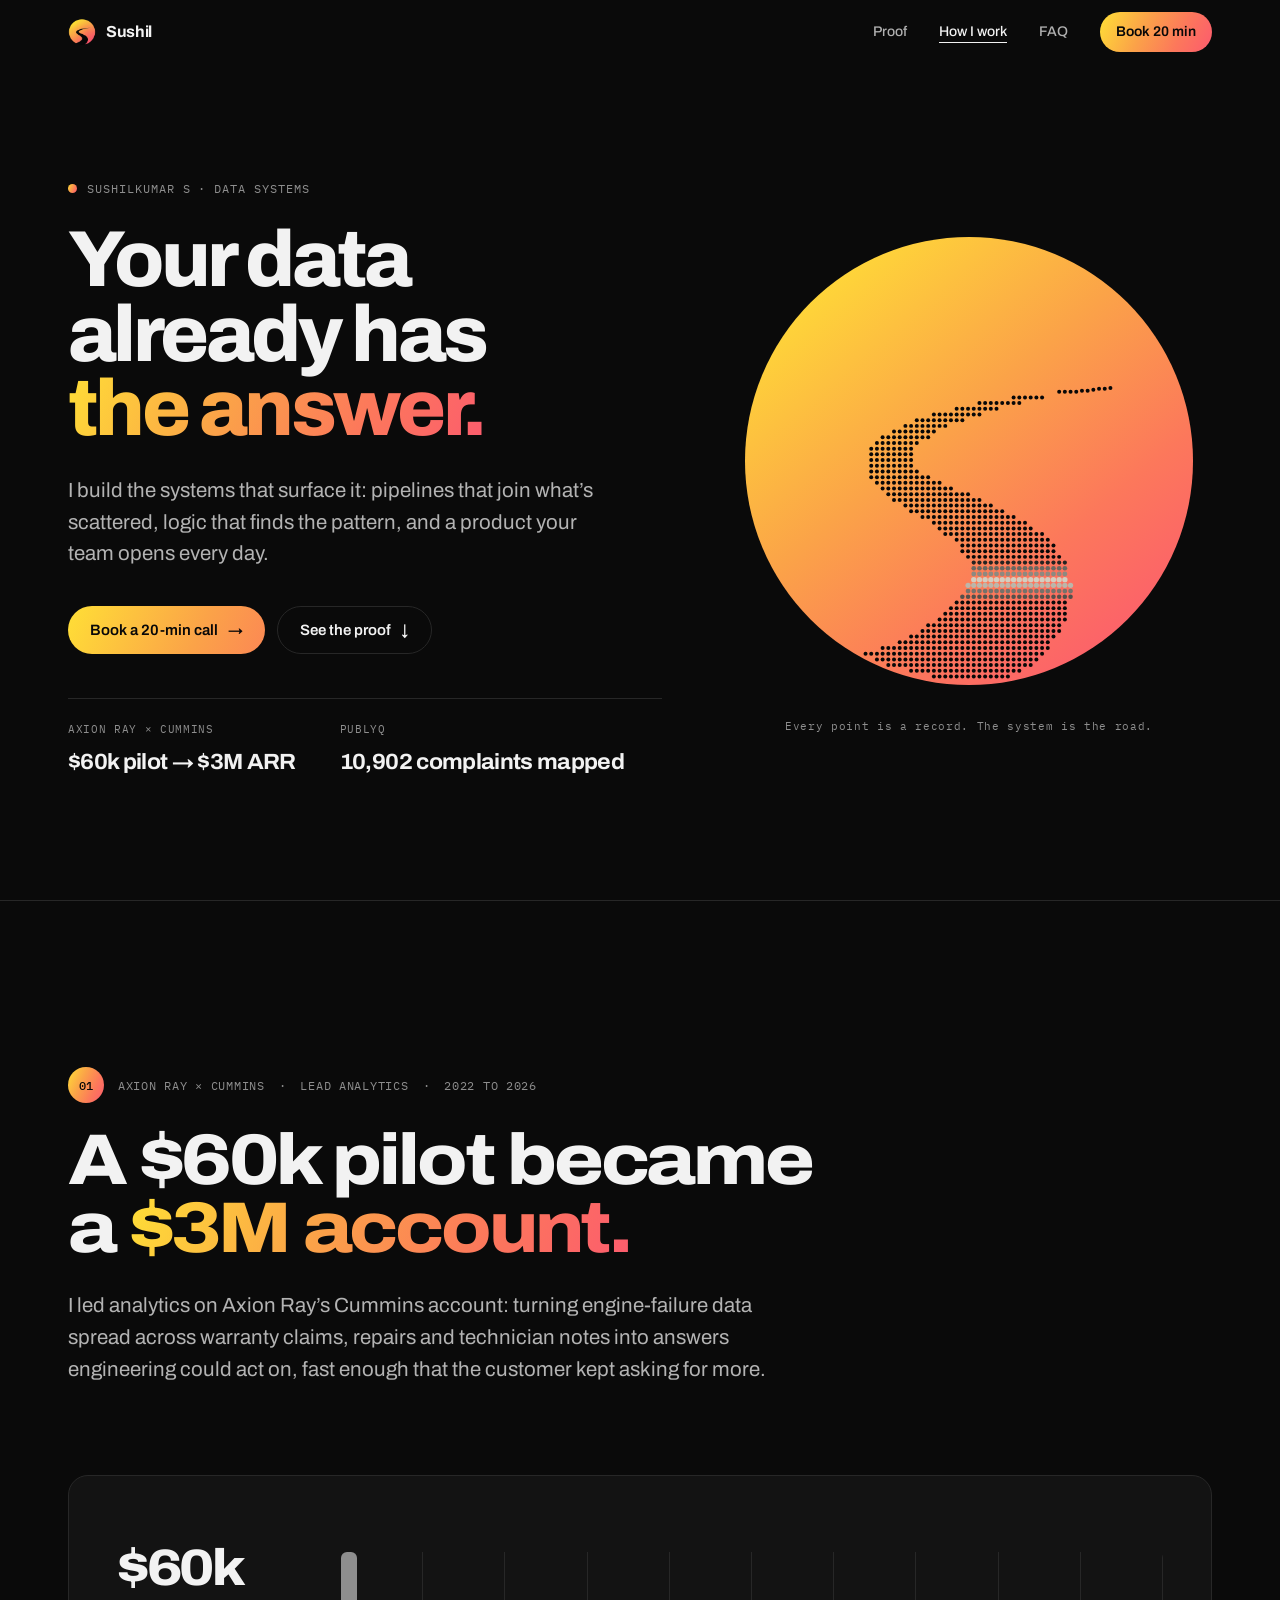
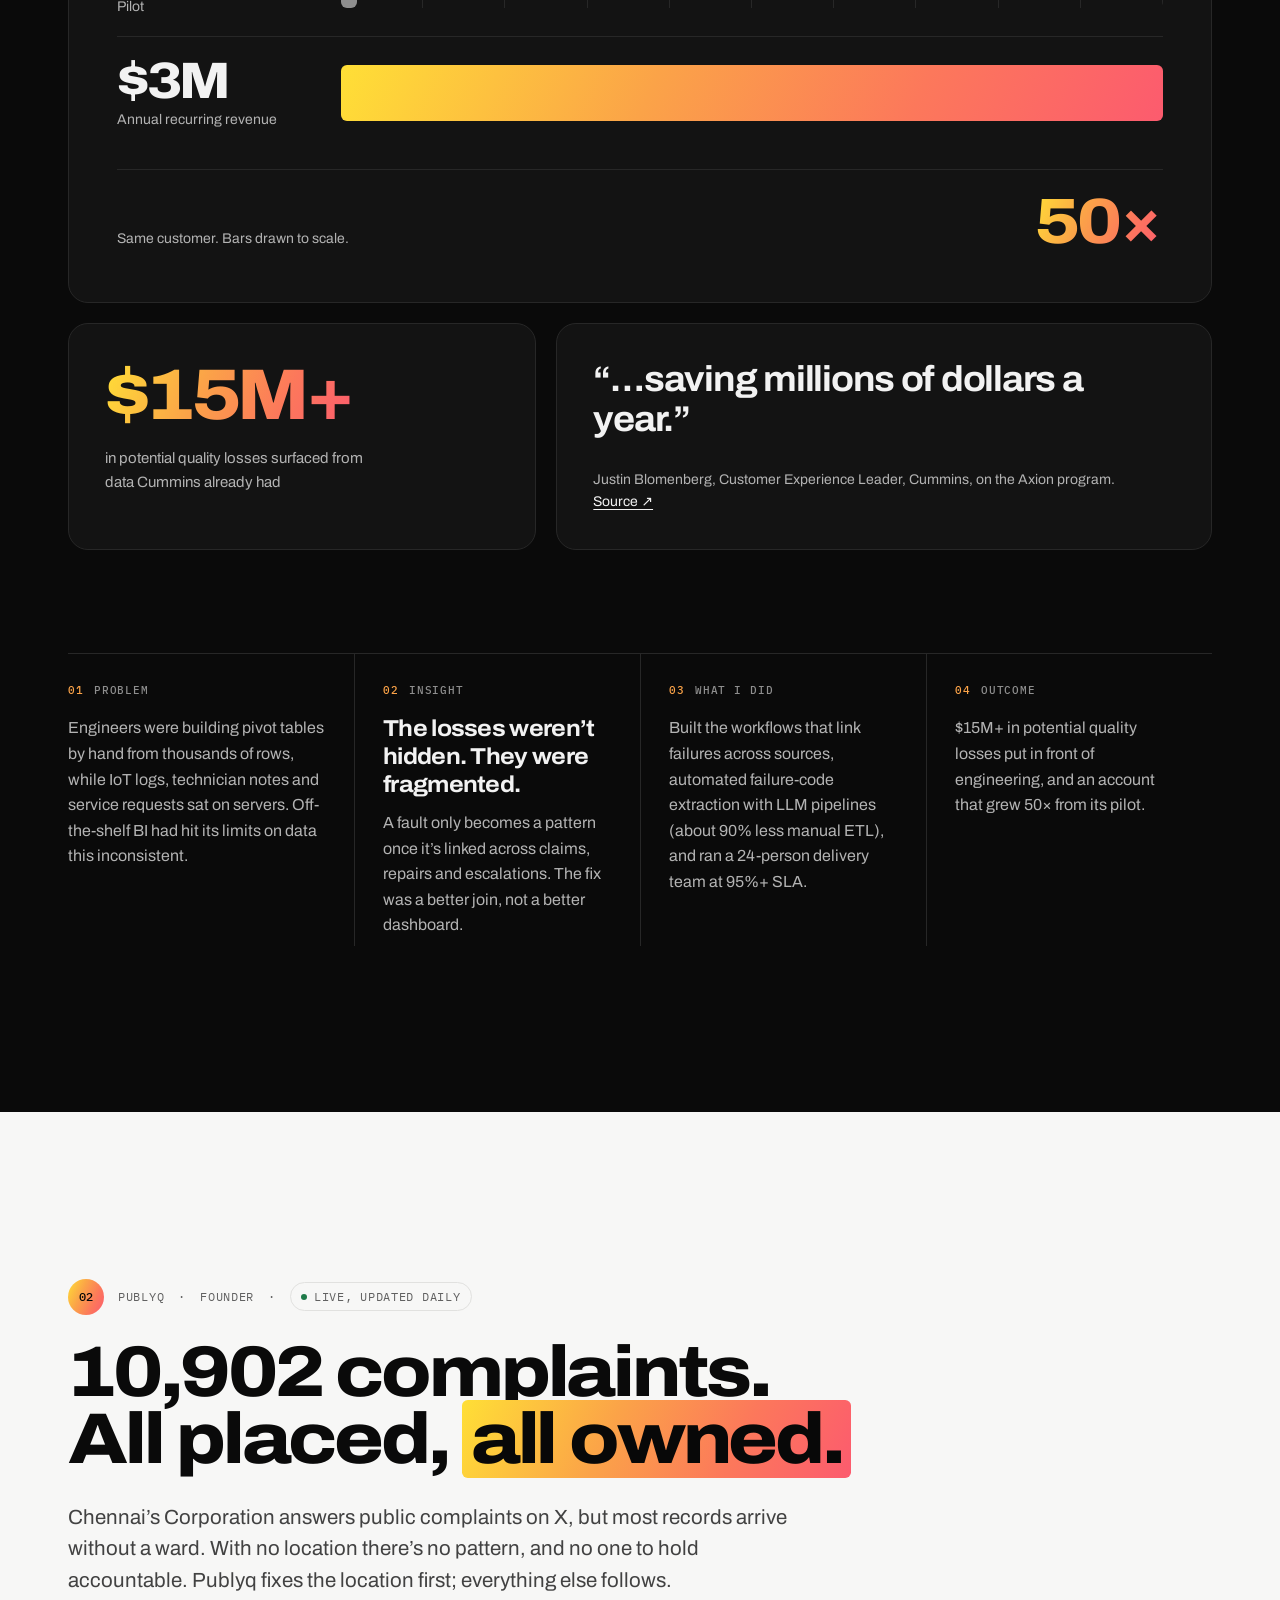
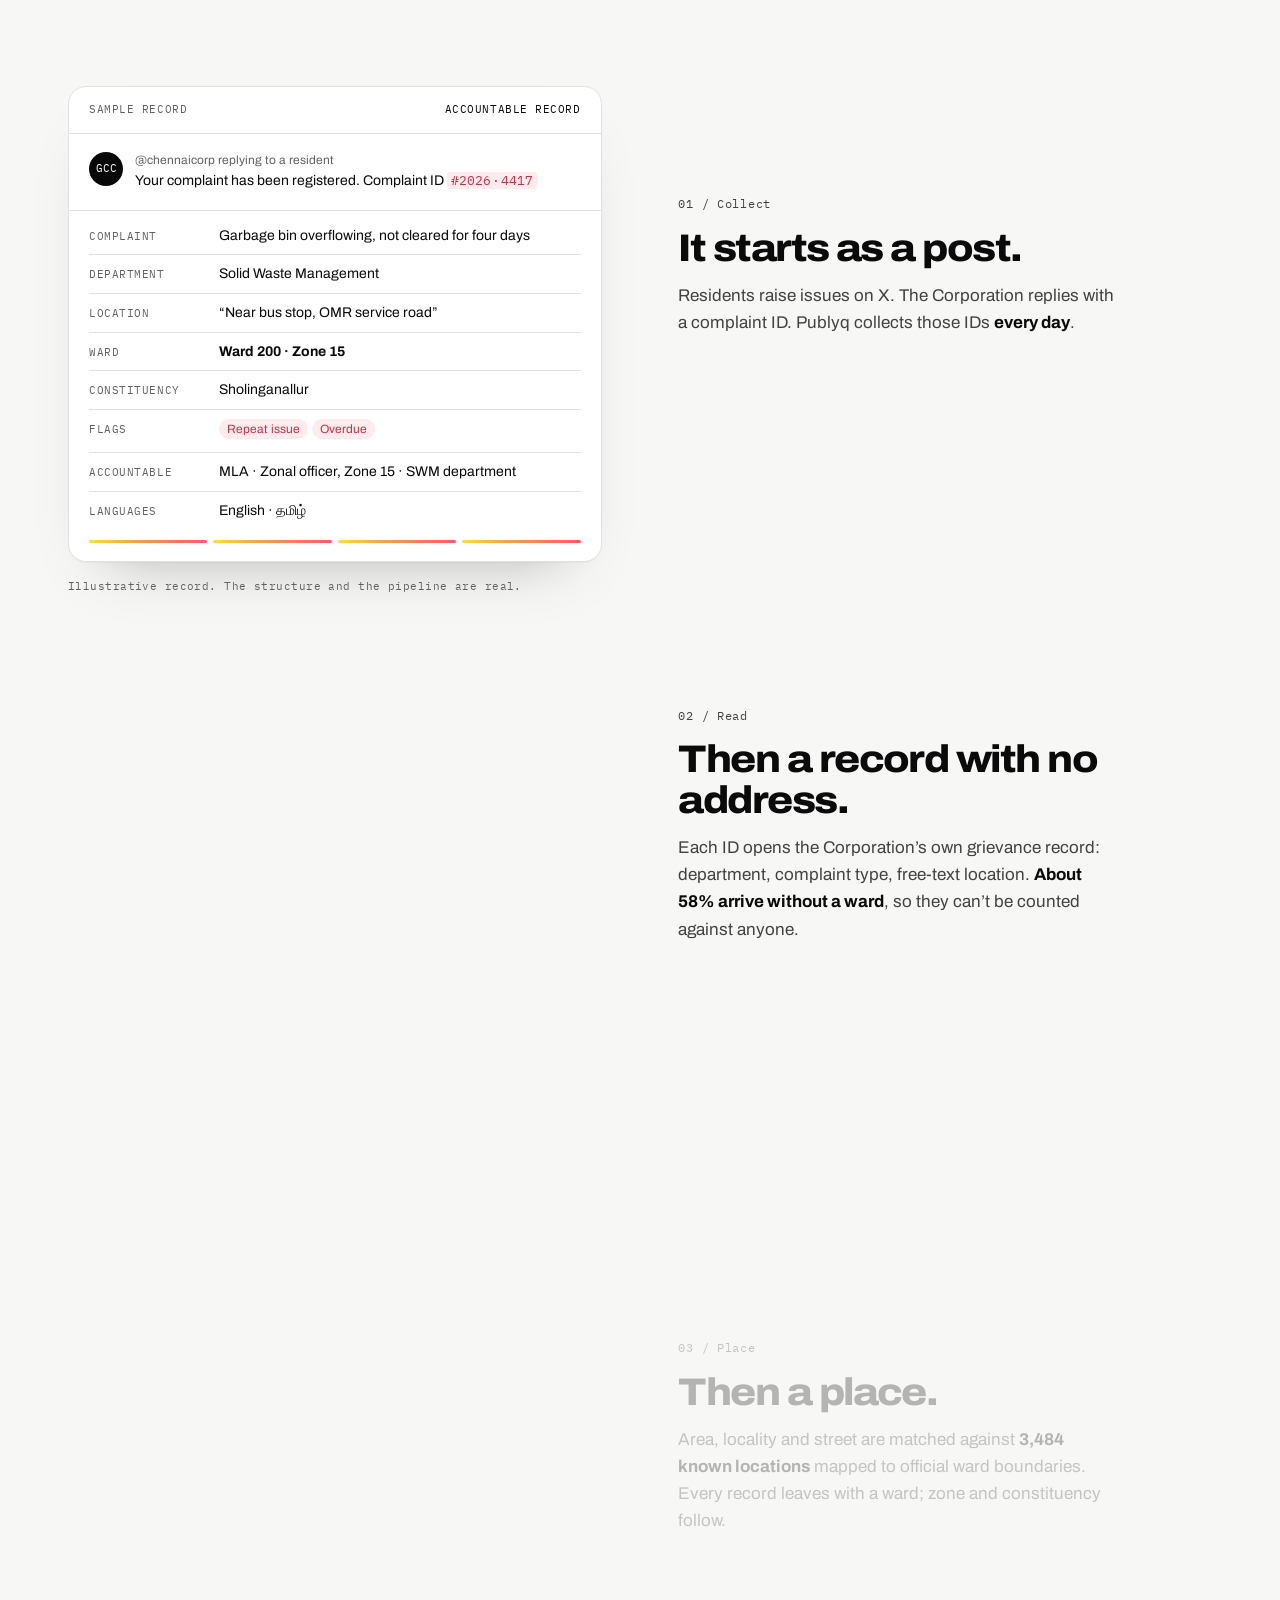
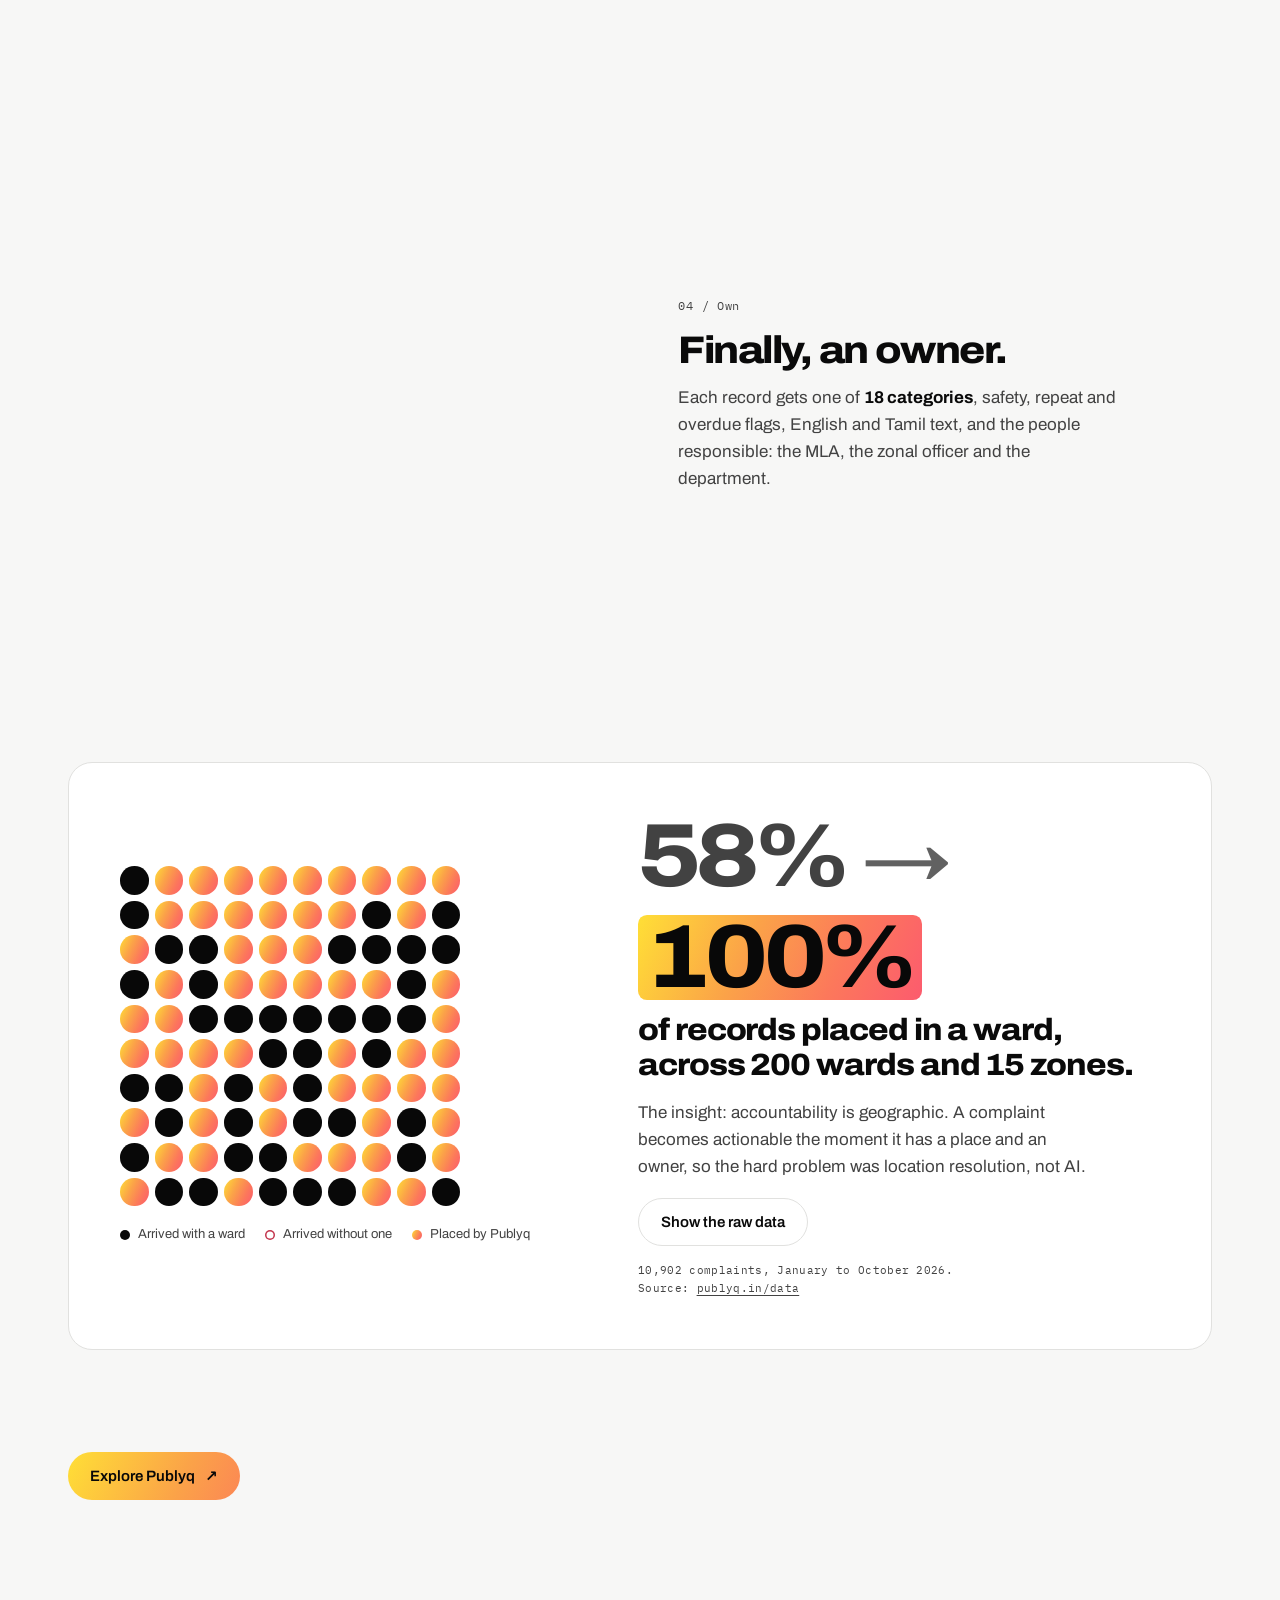
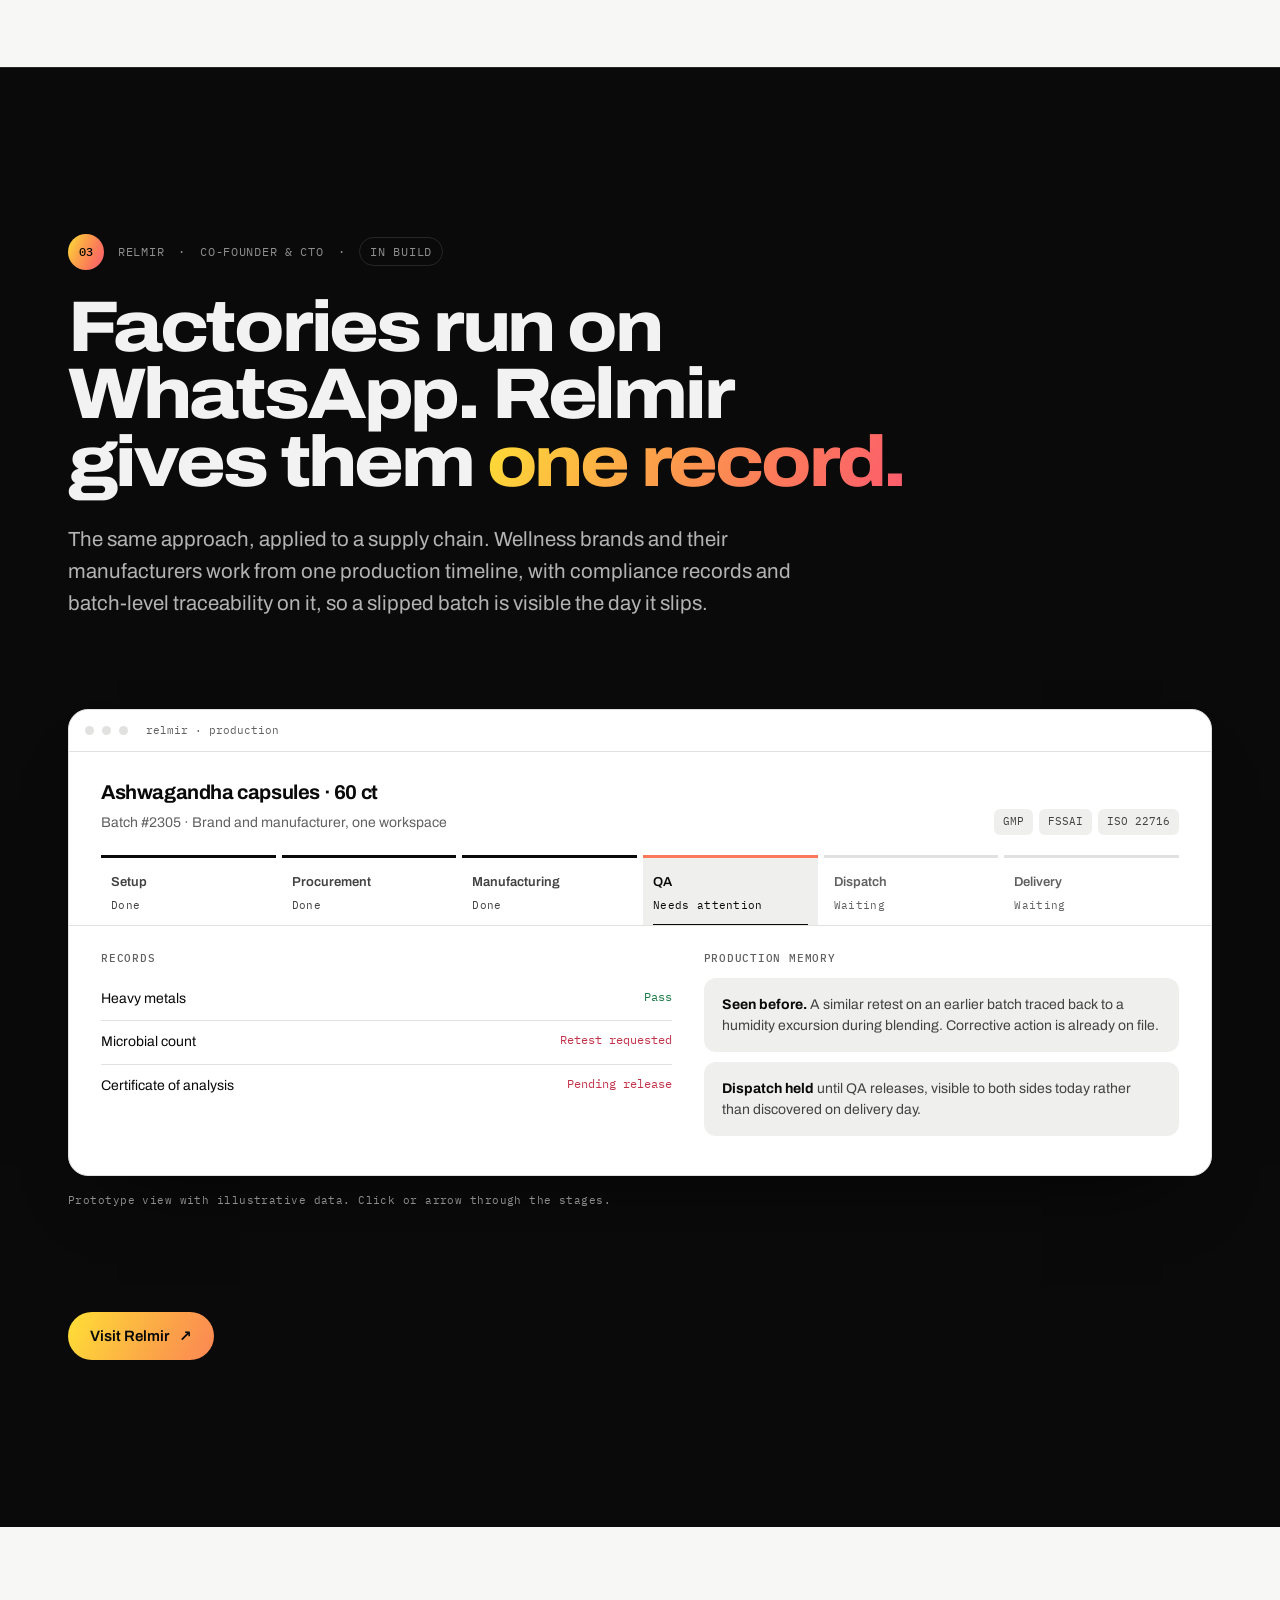
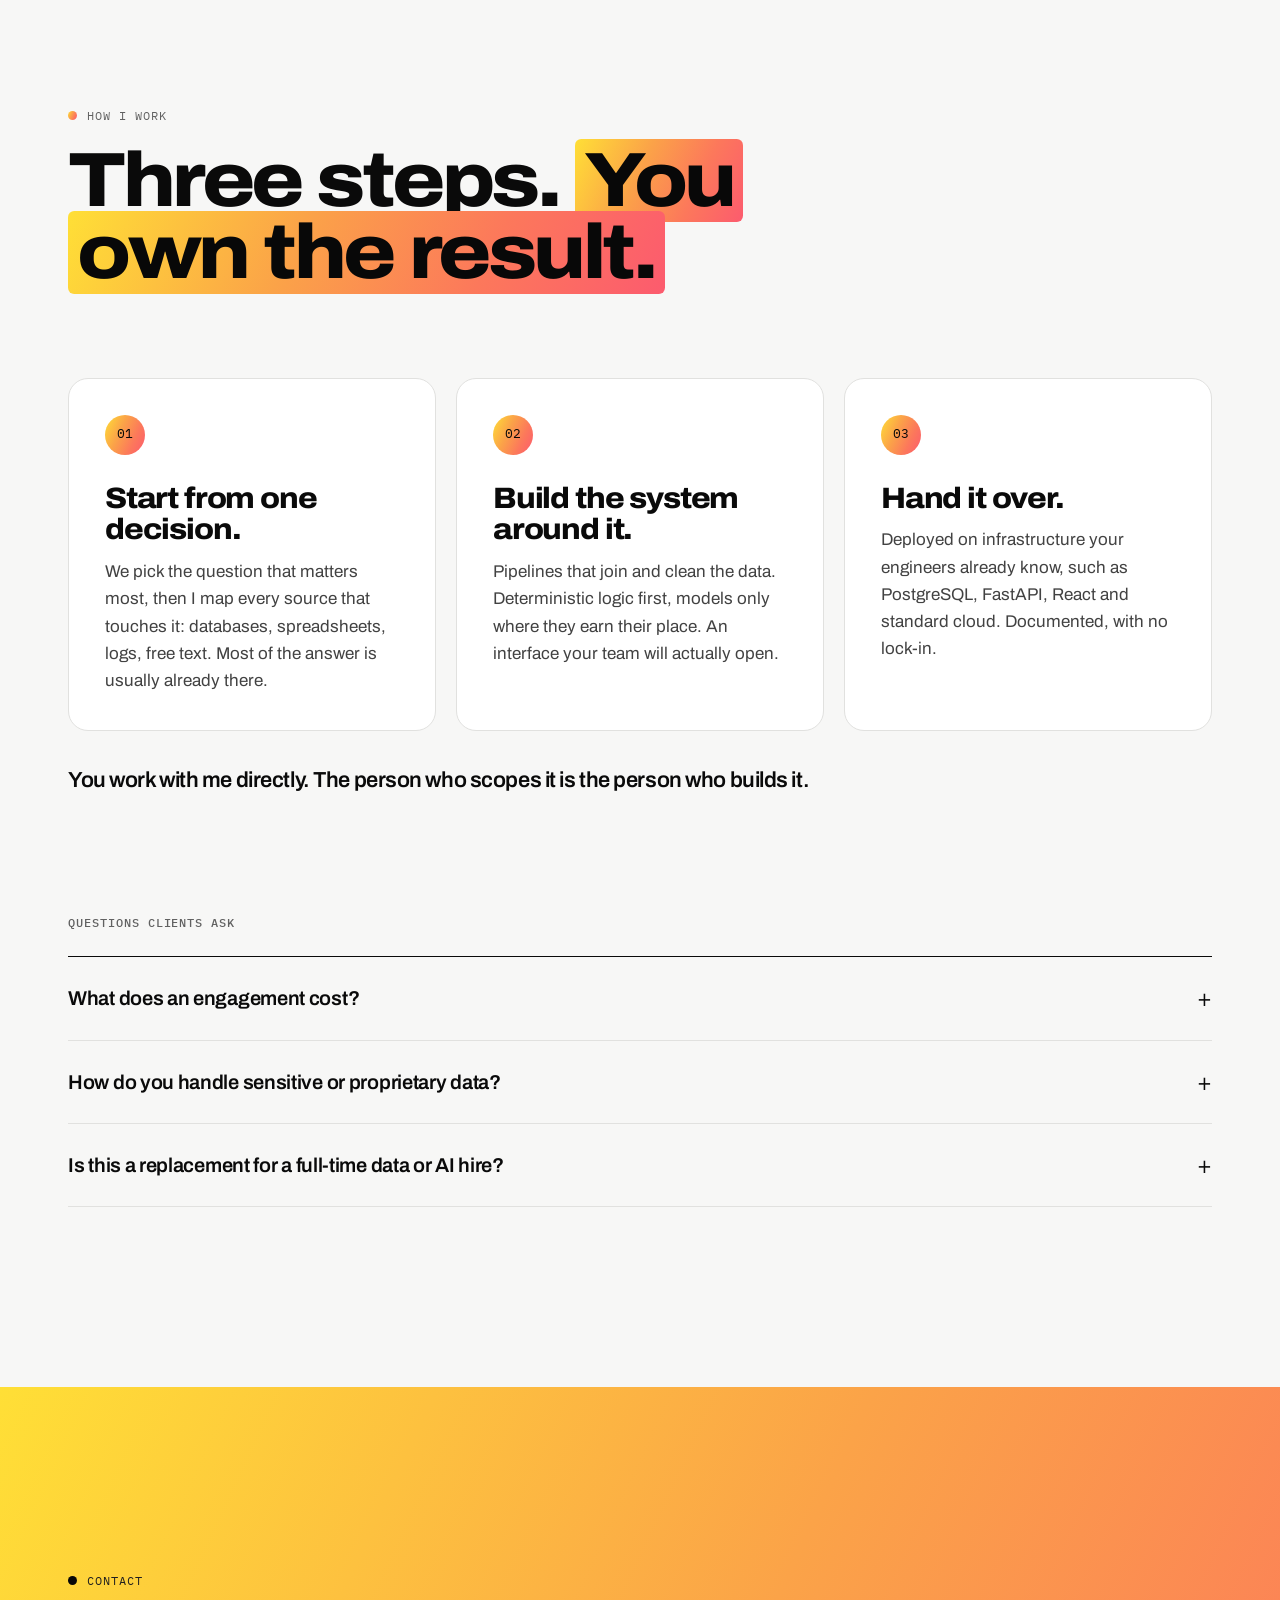
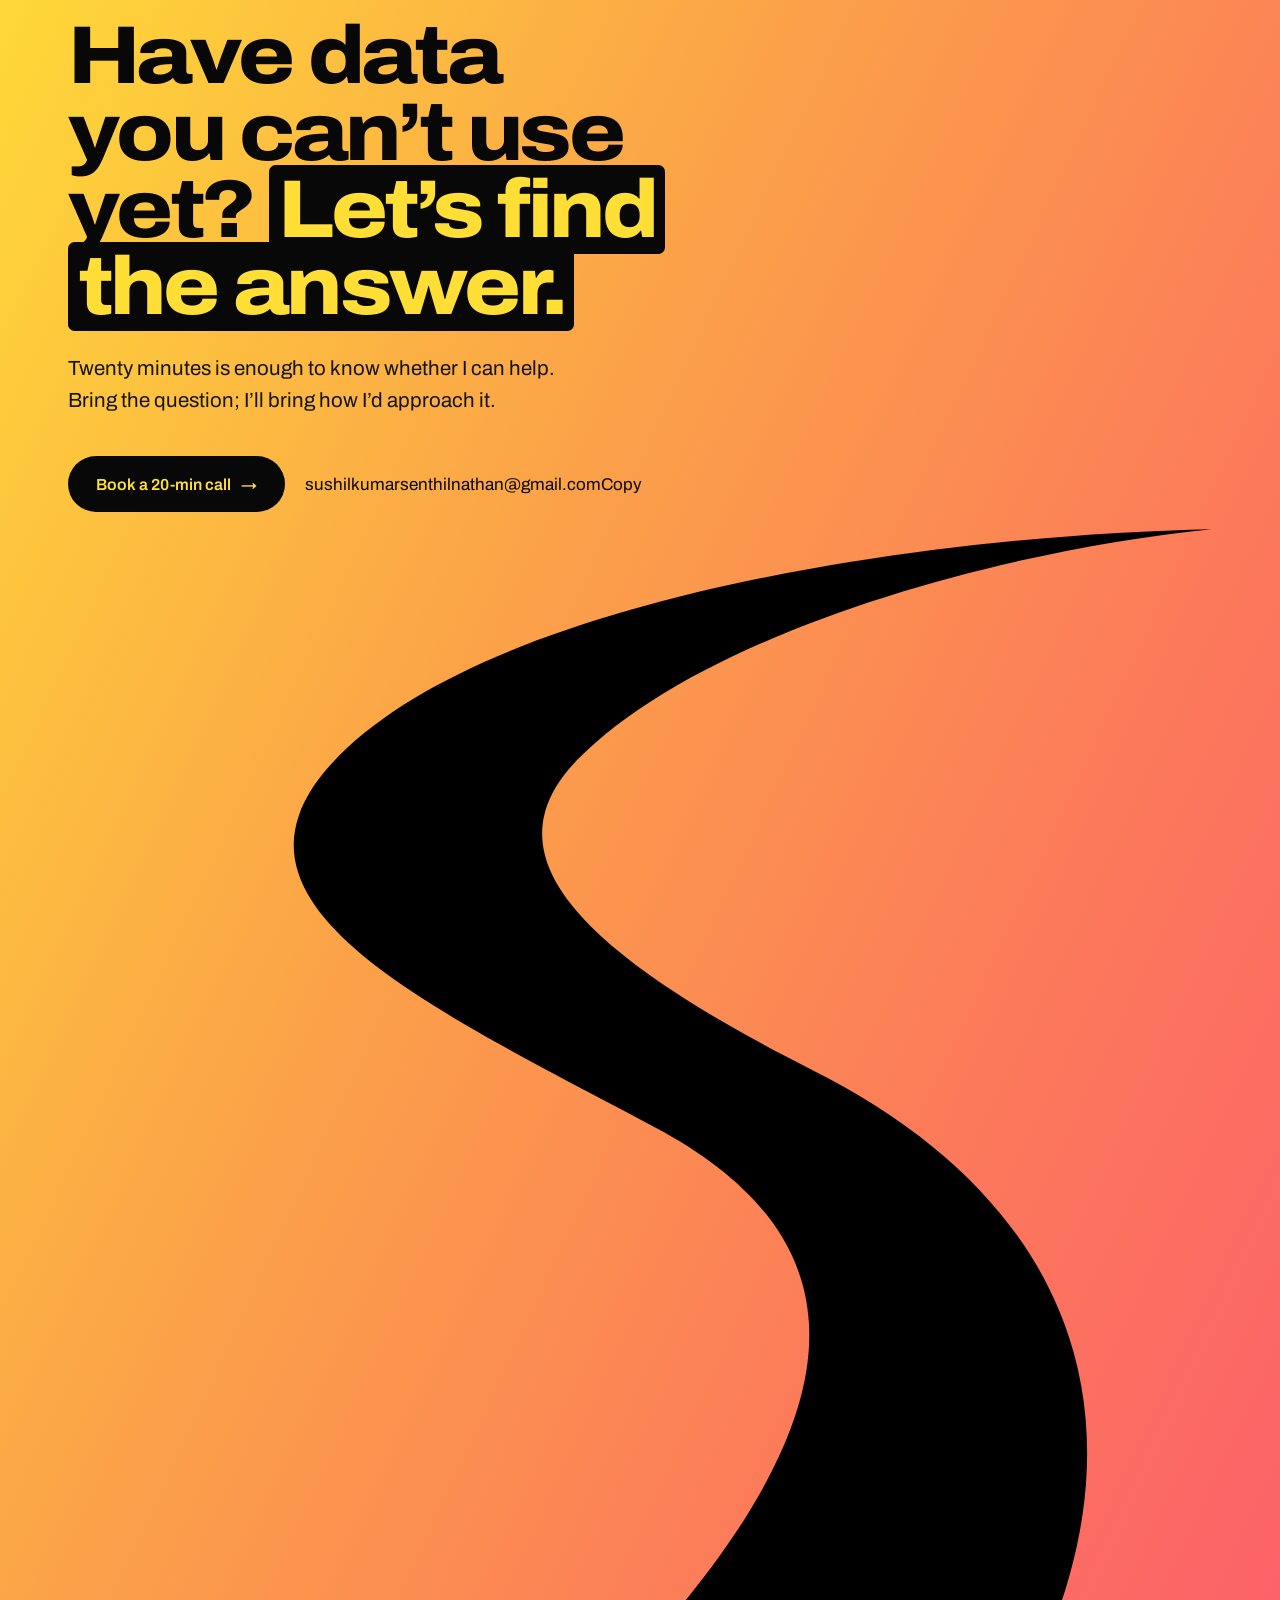
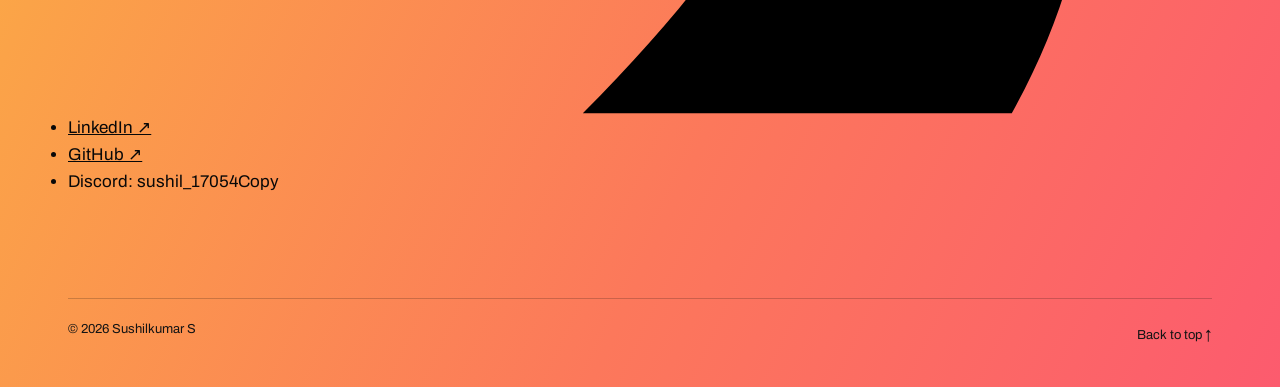
==== commit fd48ef75: "Remove Publyq architecture link and every em/en dash The architecture link pointed clients at an imp" ====
--- a/index.html
+++ b/index.html
@@ -285,43 +285,27 @@
 </main>
 
 <footer class="contact" id="contact" data-theme="sun" aria-labelledby="contact-title">
-  <div class="wrap contact-grid">
+  <div class="wrap">
     <div class="contact-copy">
       <span class="kicker reveal">Contact</span>
       <h2 class="display reveal reveal-d1" id="contact-title">Have data you can&rsquo;t use yet? <em>Let&rsquo;s find the answer.</em></h2>
       <p class="lede reveal reveal-d2">Twenty minutes is enough to know whether I can help. Bring the question; I&rsquo;ll bring how I&rsquo;d approach it.</p>
       <div class="contact-actions reveal reveal-d3">
         <a href="#" class="btn btn-ink" data-link="calendly">Book a 20-min call <span class="arrow" aria-hidden="true">&rarr;</span></a>
-        <span class="contact-note">Pick any open slot. No prep needed.</span>
-      </div>
-    </div>
-
-    <div class="channels reveal reveal-d2">
-      <h3 class="channels-title">Or reach me directly</h3>
-      <ul>
-        <li><button type="button" class="channel" data-copy="sushilkumarsenthilnathan@gmail.com" aria-label="Email: sushilkumarsenthilnathan@gmail.com. Copy address">
-          <span class="channel-label">Email</span>
-          <span class="channel-value">sushilkumarsenthilnathan@<wbr>gmail.com</span>
-          <span class="channel-action copy-hint">Copy</span>
-        </button></li>
-        <li><button type="button" class="channel" data-copy="sushil_17054" aria-label="Discord: sushil_17054. Copy username">
-          <span class="channel-label">Discord</span>
-          <span class="channel-value">sushil_17054</span>
-          <span class="channel-action copy-hint">Copy</span>
-        </button></li>
-        <li><a class="channel" href="#" data-link="linkedin" aria-label="LinkedIn: sushilkumar-s. Opens in a new tab">
-          <span class="channel-label">LinkedIn</span>
-          <span class="channel-value">in/sushilkumar-s</span>
-          <span class="channel-action">Open &nearr;</span>
-        </a></li>
-        <li><a class="channel" href="#" data-link="github" aria-label="GitHub: SushilDev13. Opens in a new tab">
-          <span class="channel-label">GitHub</span>
-          <span class="channel-value">SushilDev13</span>
-          <span class="channel-action">Open &nearr;</span>
-        </a></li>
-      </ul>
-    </div>
-
+        <button type="button" class="copy-btn" data-copy="sushilkumarsenthilnathan@gmail.com">
+          <span class="copy-addr">sushilkumarsenthilnathan@gmail.com</span><span class="copy-hint">Copy</span>
+        </button>
+      </div>
+    </div>
+    <!-- the road from the logo: a hairline at the horizon, widening toward you; it draws in as you arrive -->
+    <svg class="road" id="road" viewBox="0 0 400 420" aria-hidden="true" focusable="false">
+      <path d="M400 6 C300 8 150 30 95 85 C45 135 120 170 205 215 C290 260 270 330 180 420 L330 420 C380 330 360 245 260 195 C175 152 150 120 175 90 C215 45 320 14 400 6 Z"/>
+    </svg>
+    <ul class="socials">
+      <li><a href="#" data-link="linkedin">LinkedIn &nearr;</a></li>
+      <li><a href="#" data-link="github">GitHub &nearr;</a></li>
+      <li><button type="button" data-copy="sushil_17054">Discord: sushil_17054<span class="copy-hint">Copy</span></button></li>
+    </ul>
     <p class="visually-hidden" id="copy-status" role="status" aria-live="polite"></p>
     <div class="site-foot-bar">
       <span>&copy; 2026 Sushilkumar S</span>
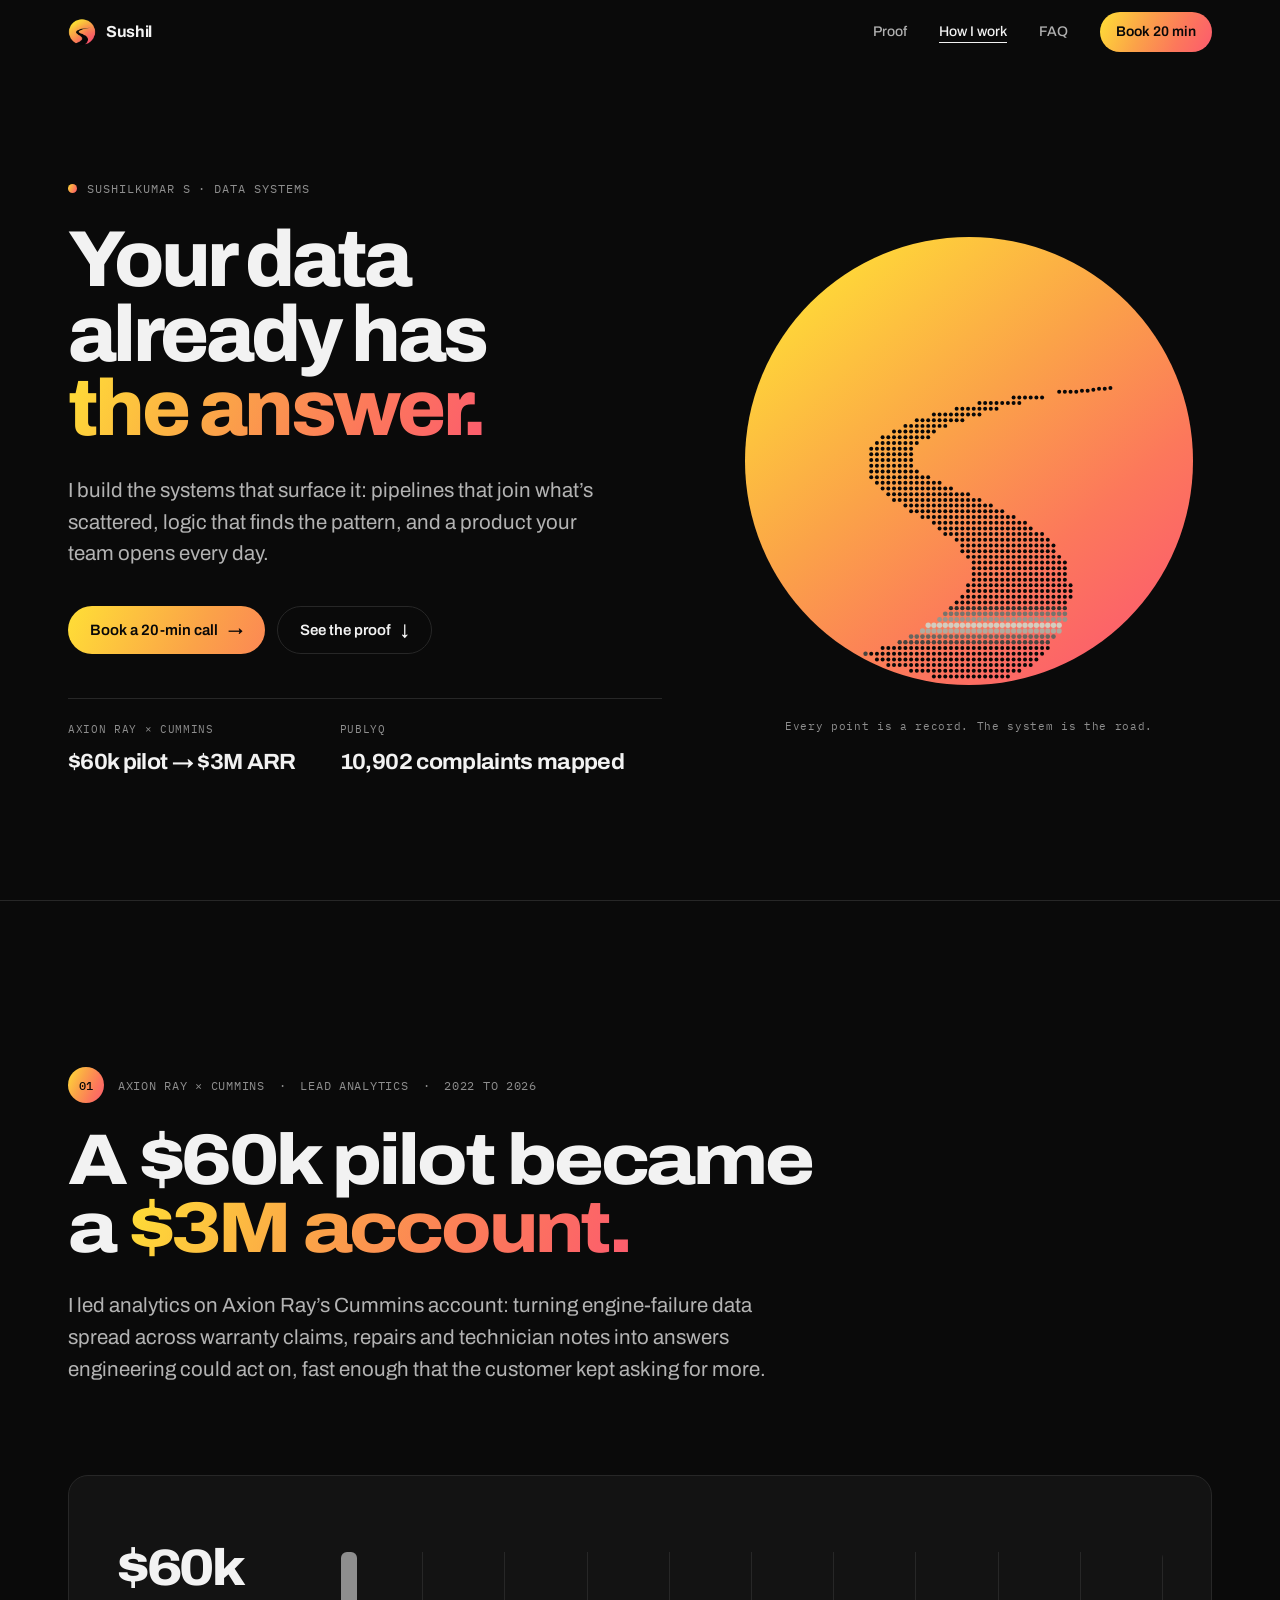
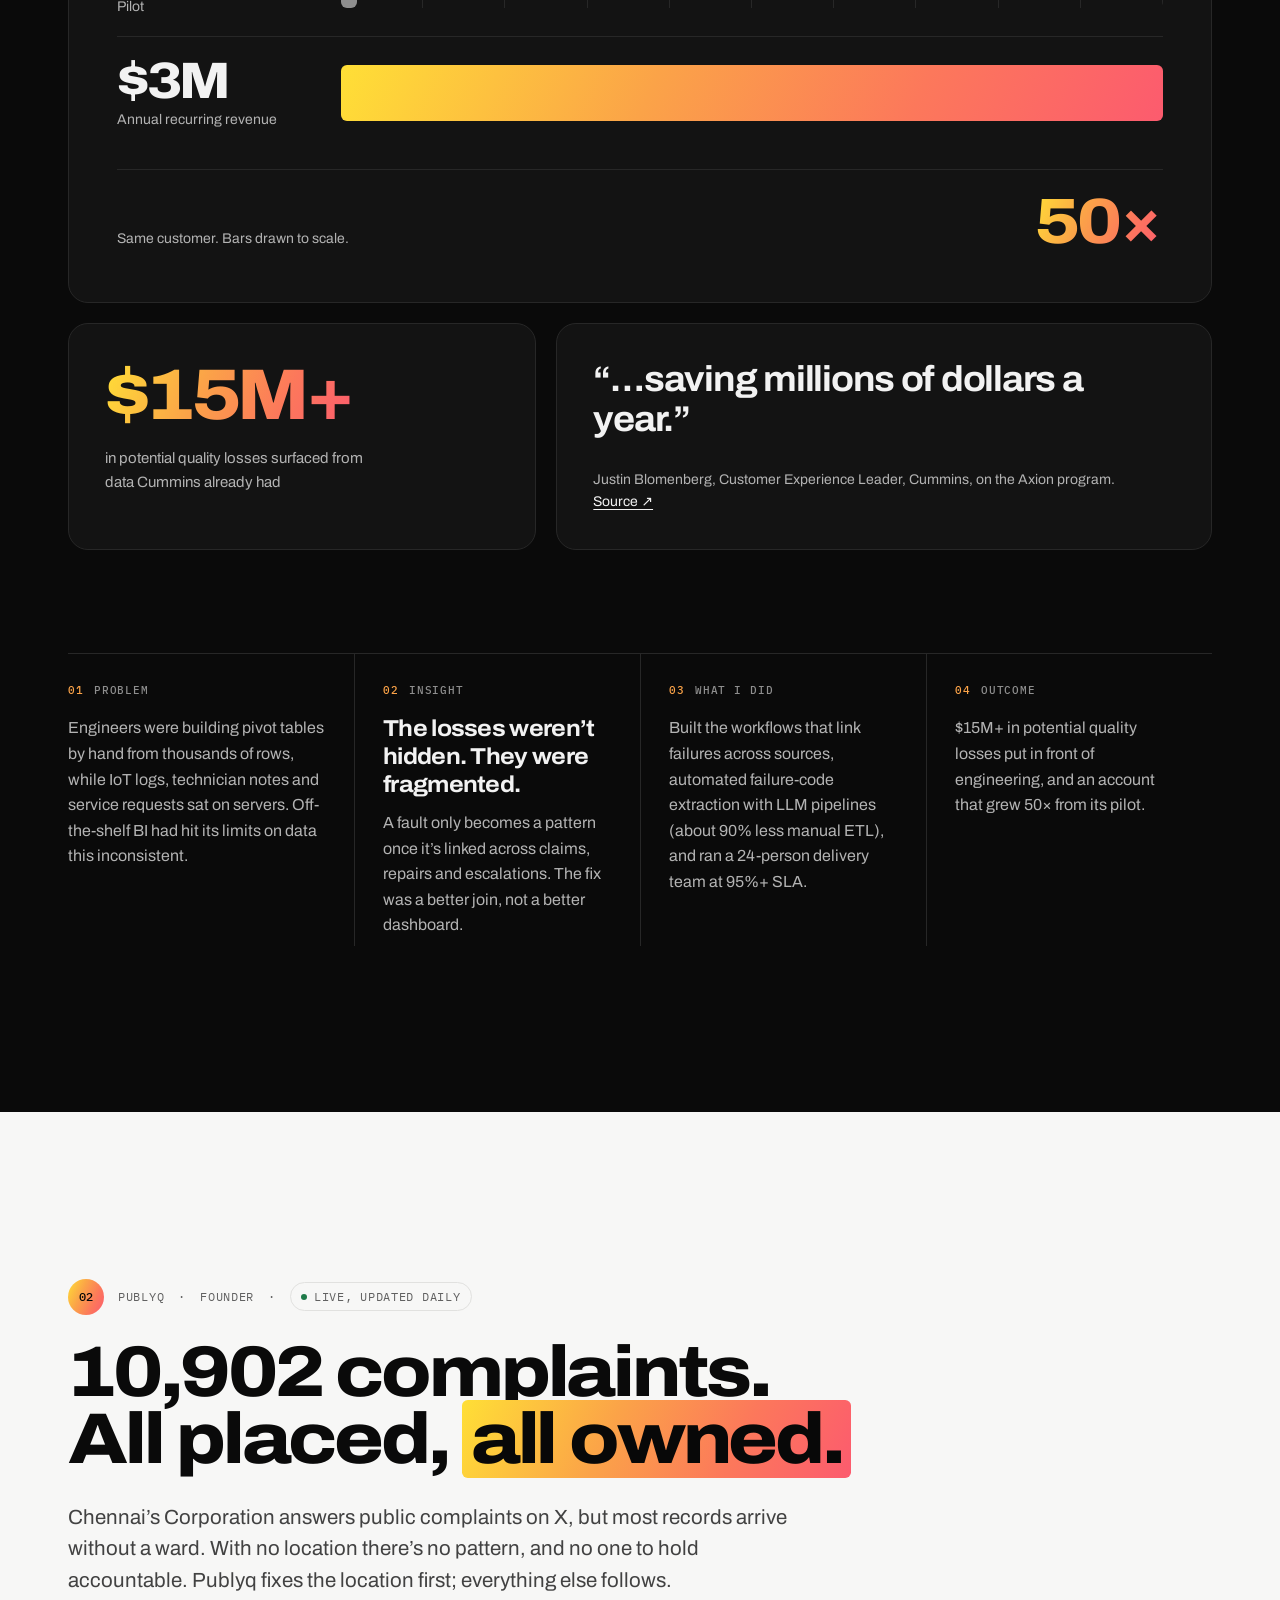
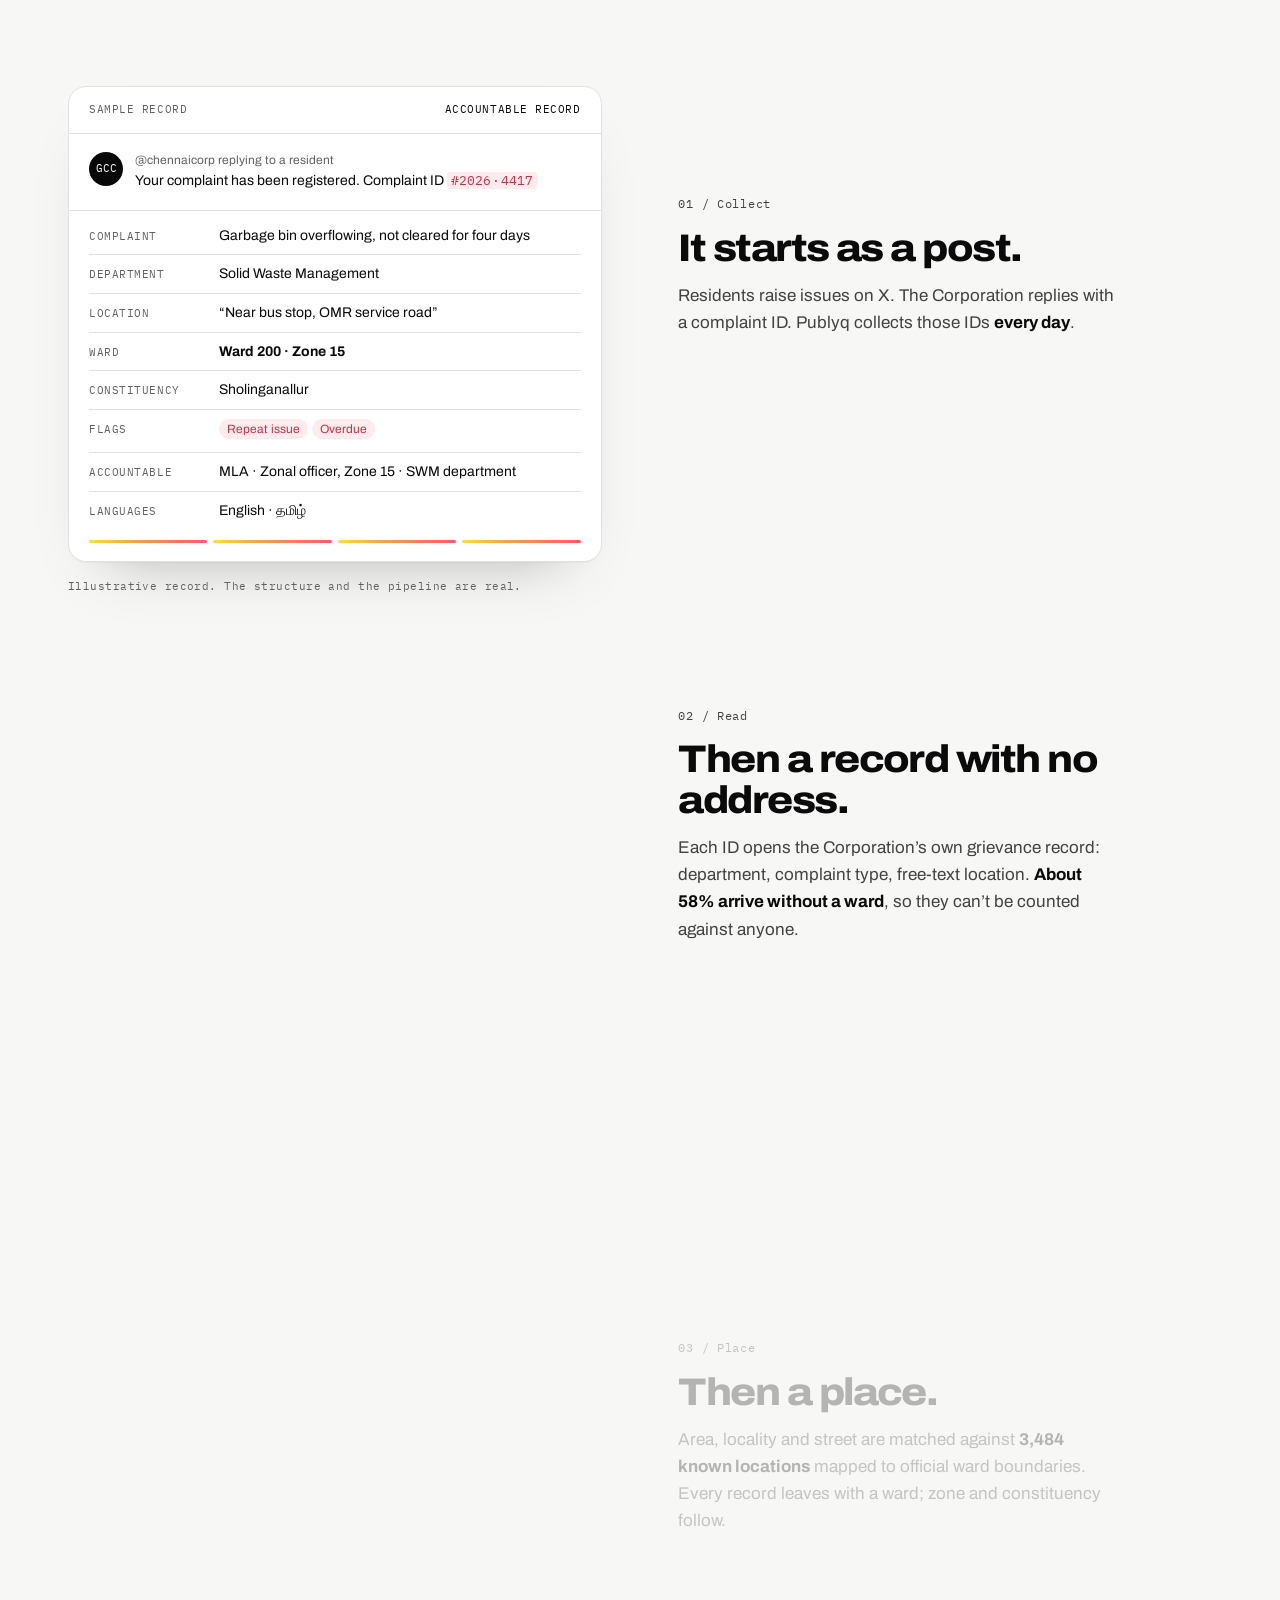
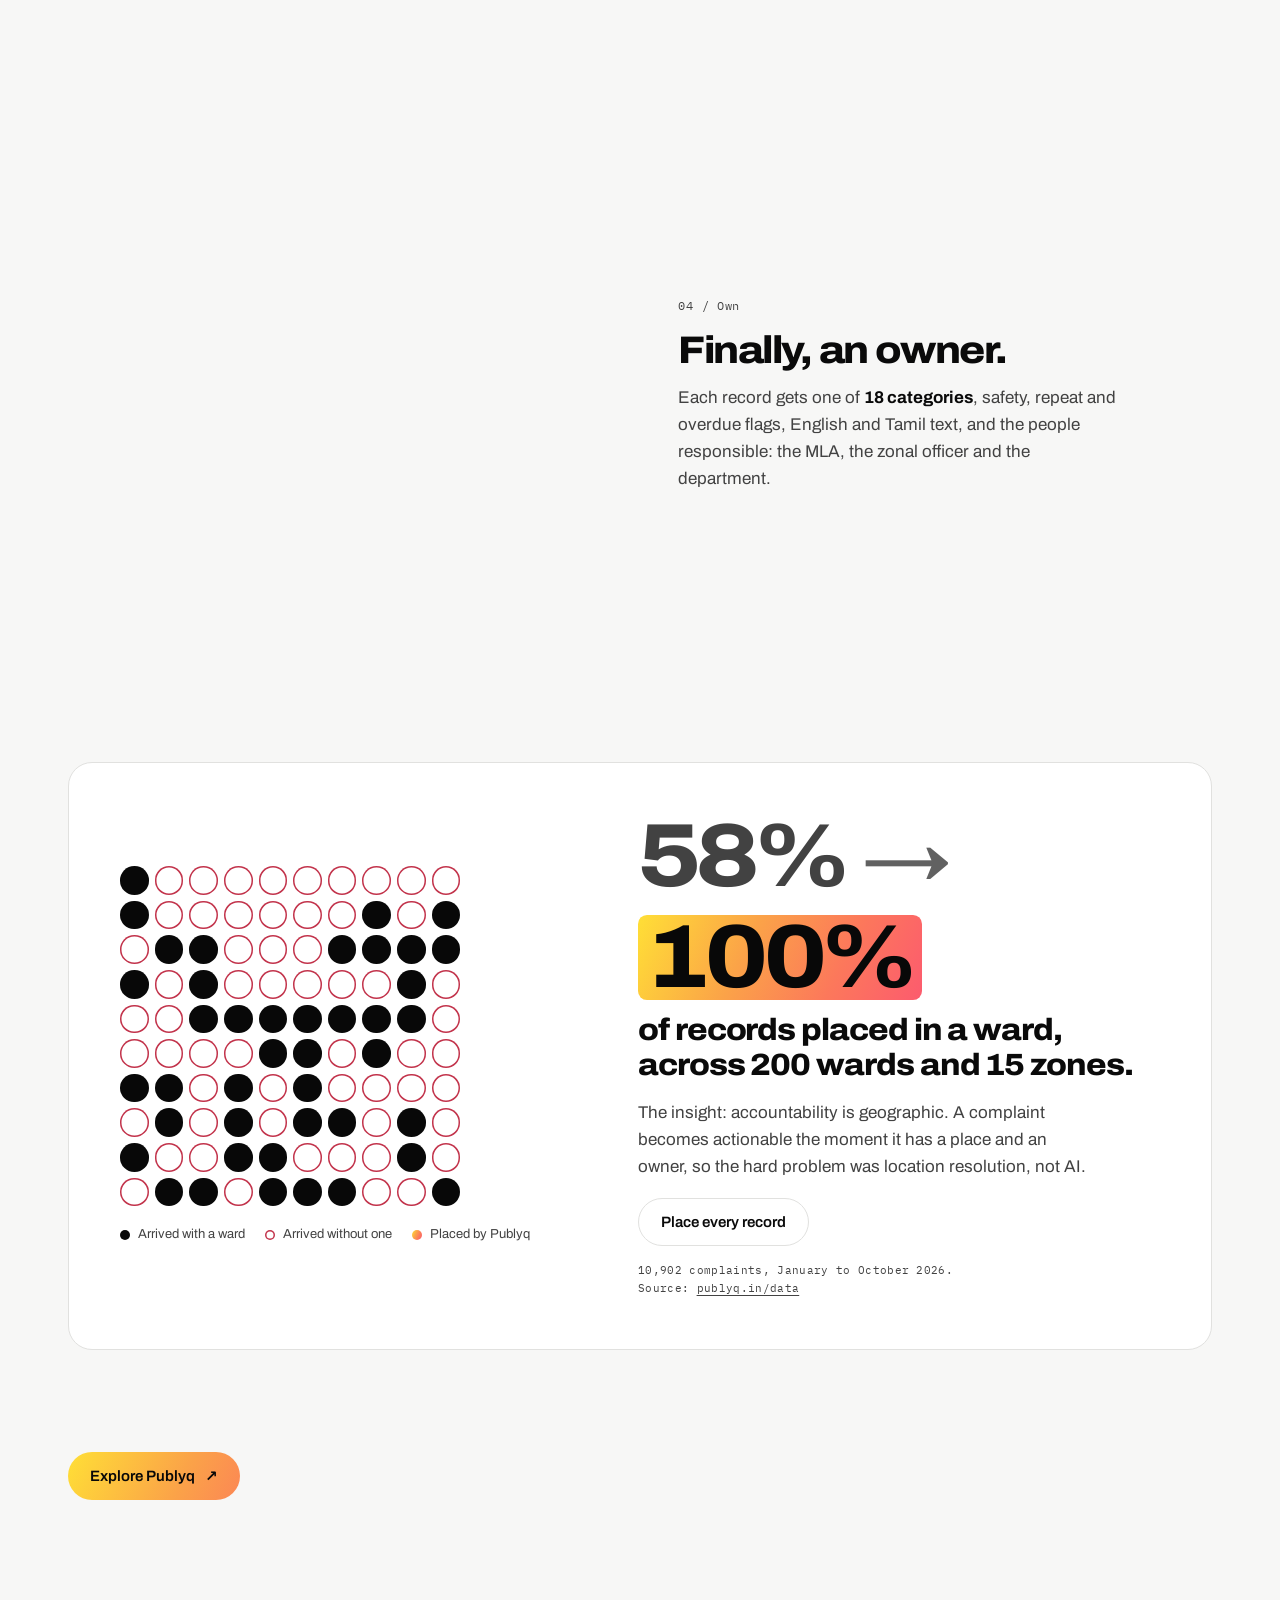
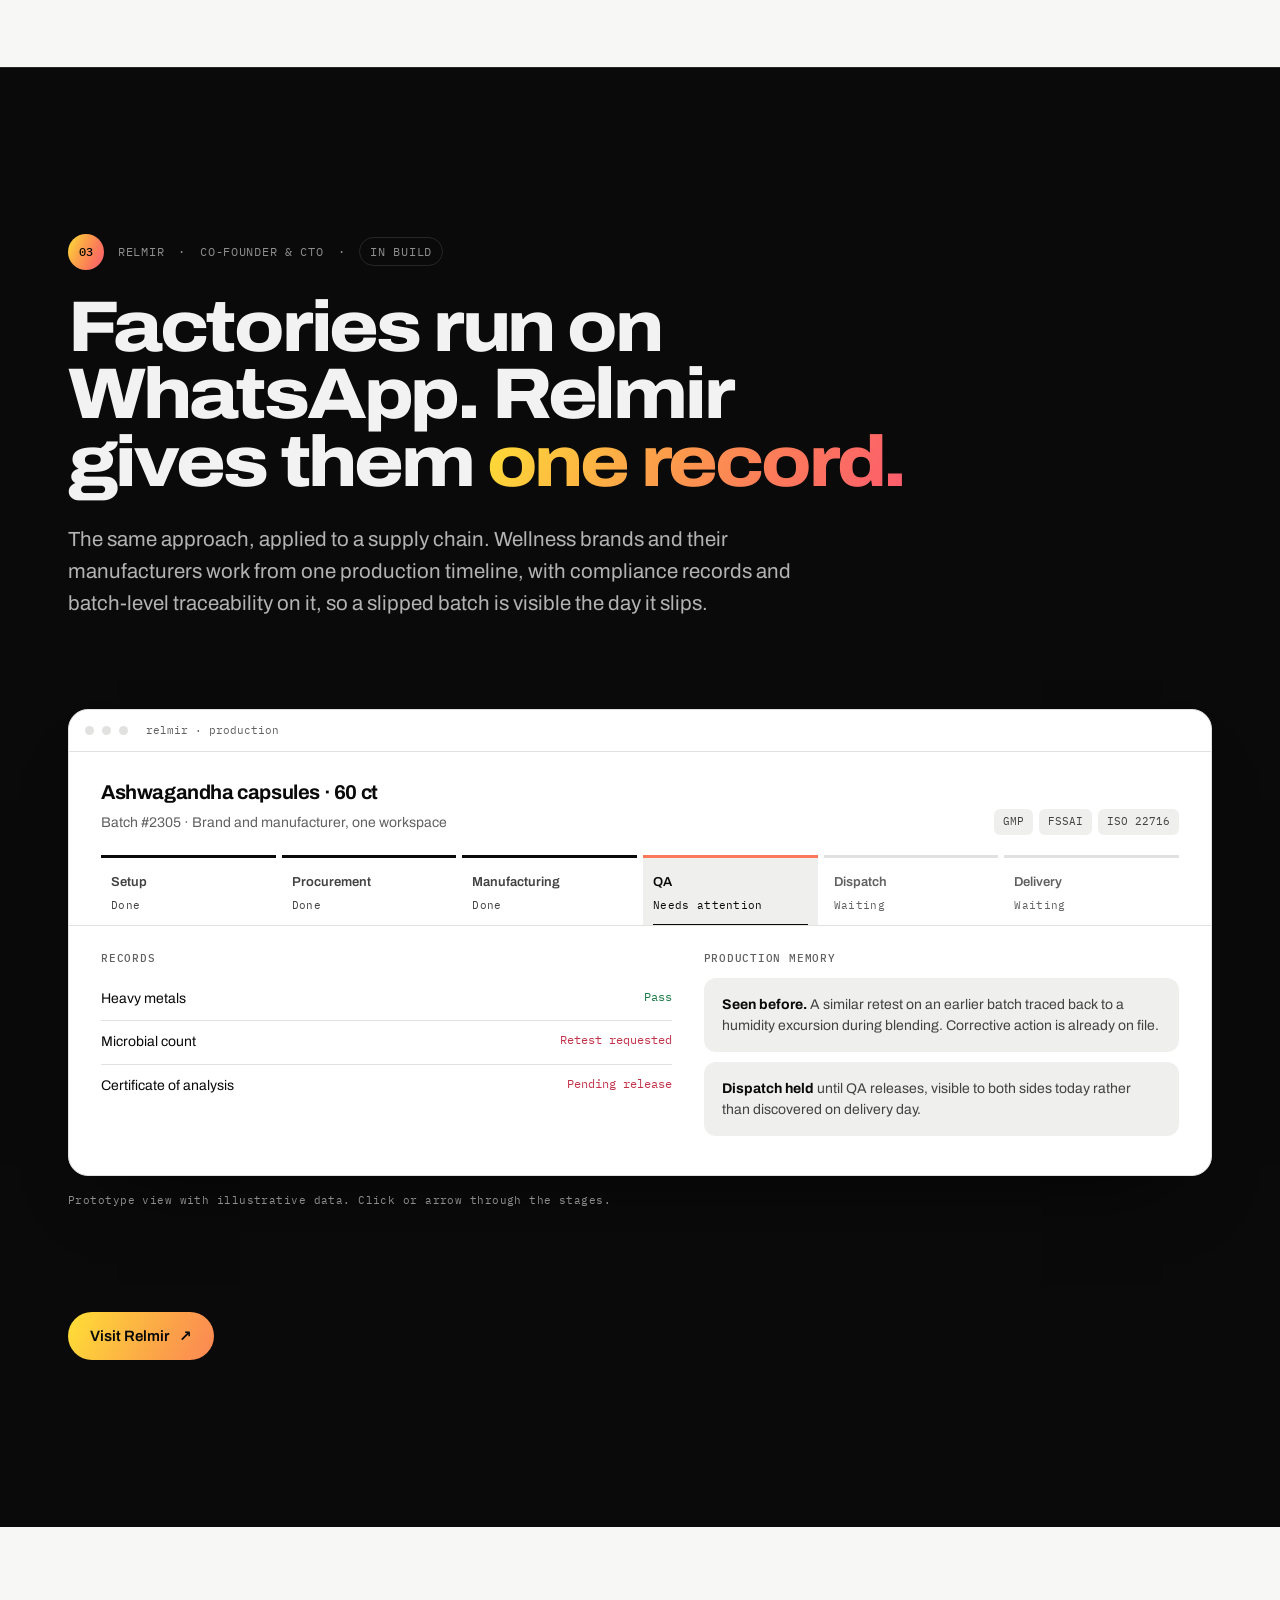
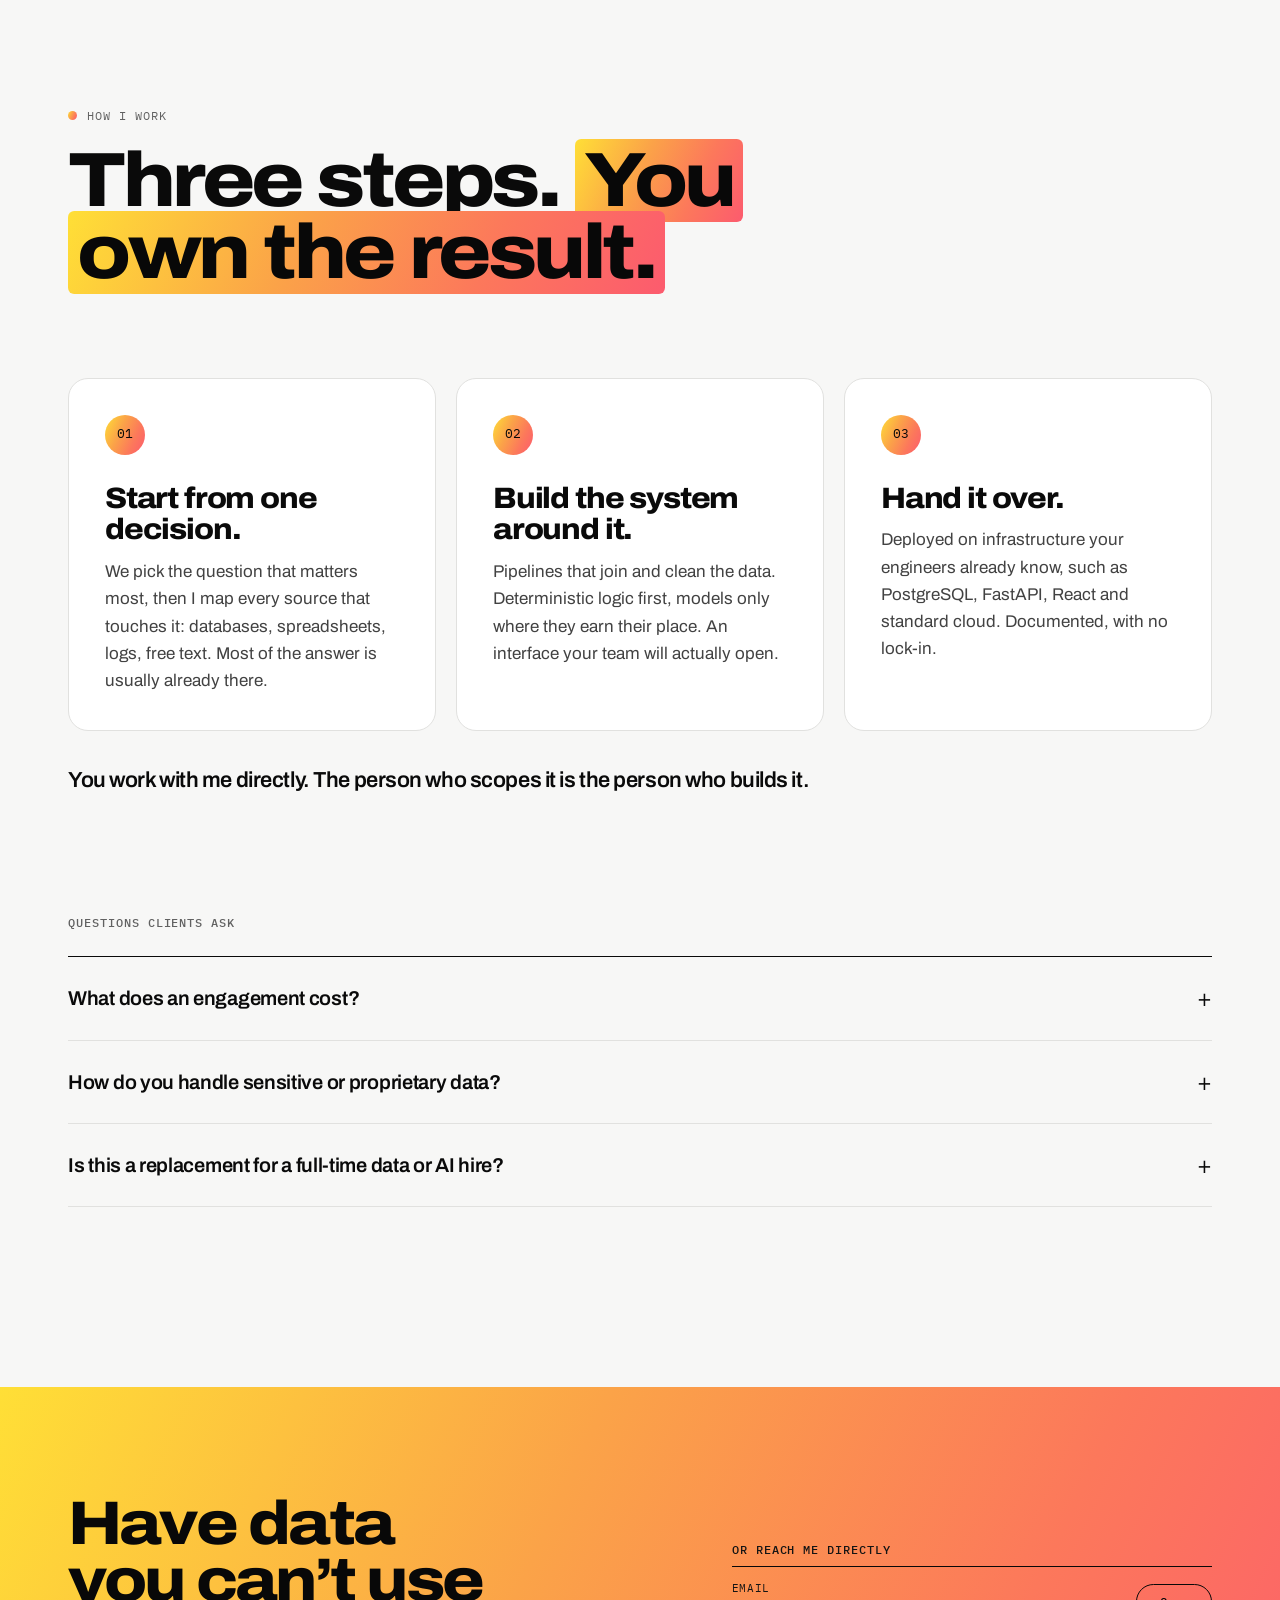
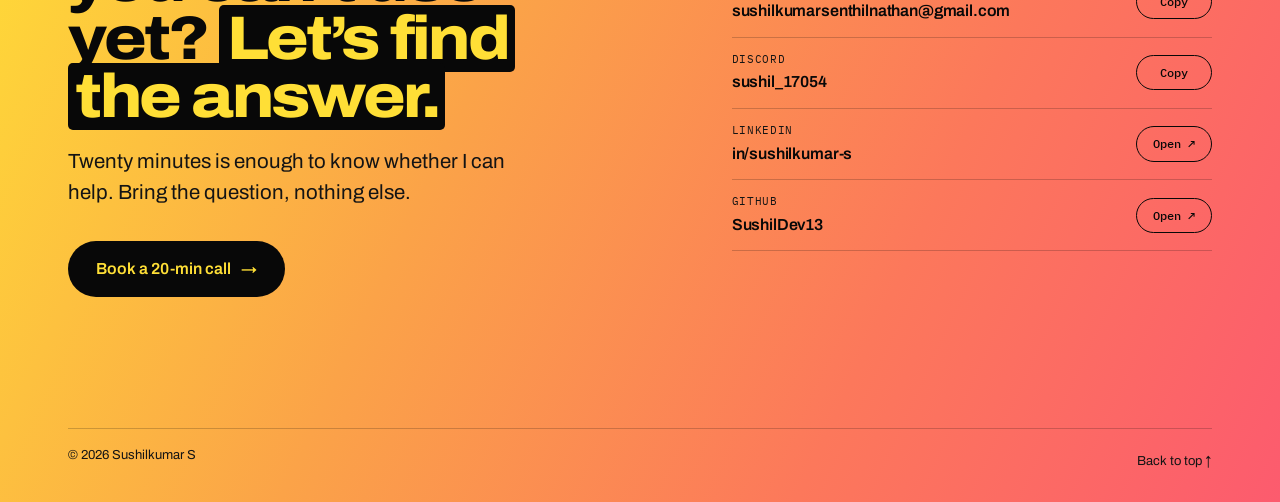
==== commit 6c689192: "Fit the contact footer in one view on every screen Someone at the footer has decided to reach out, s" ====
--- a/index.html
+++ b/index.html
@@ -285,27 +285,41 @@
 </main>
 
 <footer class="contact" id="contact" data-theme="sun" aria-labelledby="contact-title">
-  <div class="wrap">
+  <div class="wrap contact-grid">
     <div class="contact-copy">
-      <span class="kicker reveal">Contact</span>
-      <h2 class="display reveal reveal-d1" id="contact-title">Have data you can&rsquo;t use yet? <em>Let&rsquo;s find the answer.</em></h2>
-      <p class="lede reveal reveal-d2">Twenty minutes is enough to know whether I can help. Bring the question; I&rsquo;ll bring how I&rsquo;d approach it.</p>
-      <div class="contact-actions reveal reveal-d3">
+      <h2 class="display reveal" id="contact-title">Have data you can&rsquo;t use yet? <em>Let&rsquo;s find the answer.</em></h2>
+      <p class="lede reveal reveal-d1">Twenty minutes is enough to know whether I can help. Bring the question, nothing else.</p>
+      <div class="contact-actions reveal reveal-d2">
         <a href="#" class="btn btn-ink" data-link="calendly">Book a 20-min call <span class="arrow" aria-hidden="true">&rarr;</span></a>
-        <button type="button" class="copy-btn" data-copy="sushilkumarsenthilnathan@gmail.com">
-          <span class="copy-addr">sushilkumarsenthilnathan@gmail.com</span><span class="copy-hint">Copy</span>
-        </button>
-      </div>
-    </div>
-    <!-- the road from the logo: a hairline at the horizon, widening toward you; it draws in as you arrive -->
-    <svg class="road" id="road" viewBox="0 0 400 420" aria-hidden="true" focusable="false">
-      <path d="M400 6 C300 8 150 30 95 85 C45 135 120 170 205 215 C290 260 270 330 180 420 L330 420 C380 330 360 245 260 195 C175 152 150 120 175 90 C215 45 320 14 400 6 Z"/>
-    </svg>
-    <ul class="socials">
-      <li><a href="#" data-link="linkedin">LinkedIn &nearr;</a></li>
-      <li><a href="#" data-link="github">GitHub &nearr;</a></li>
-      <li><button type="button" data-copy="sushil_17054">Discord: sushil_17054<span class="copy-hint">Copy</span></button></li>
-    </ul>
+      </div>
+    </div>
+
+    <div class="channels reveal reveal-d2">
+      <h3 class="channels-title">Or reach me directly</h3>
+      <ul>
+        <li><button type="button" class="channel" data-copy="sushilkumarsenthilnathan@gmail.com" aria-label="Email: sushilkumarsenthilnathan@gmail.com. Copy address">
+          <span class="channel-label">Email</span>
+          <span class="channel-value">sushilkumarsenthilnathan@<wbr>gmail.com</span>
+          <span class="channel-action copy-hint">Copy</span>
+        </button></li>
+        <li><button type="button" class="channel" data-copy="sushil_17054" aria-label="Discord: sushil_17054. Copy username">
+          <span class="channel-label">Discord</span>
+          <span class="channel-value">sushil_17054</span>
+          <span class="channel-action copy-hint">Copy</span>
+        </button></li>
+        <li><a class="channel" href="#" data-link="linkedin" aria-label="LinkedIn: sushilkumar-s. Opens in a new tab">
+          <span class="channel-label">LinkedIn</span>
+          <span class="channel-value">in/sushilkumar-s</span>
+          <span class="channel-action">Open &nearr;</span>
+        </a></li>
+        <li><a class="channel" href="#" data-link="github" aria-label="GitHub: SushilDev13. Opens in a new tab">
+          <span class="channel-label">GitHub</span>
+          <span class="channel-value">SushilDev13</span>
+          <span class="channel-action">Open &nearr;</span>
+        </a></li>
+      </ul>
+    </div>
+
     <p class="visually-hidden" id="copy-status" role="status" aria-live="polite"></p>
     <div class="site-foot-bar">
       <span>&copy; 2026 Sushilkumar S</span>
--- a/styles.css
+++ b/styles.css
@@ -481,55 +481,57 @@
 .faq details[open] p{animation:fadeUp .4s var(--ease);}
 
 /* =========================================================
-   CONTACT: one primary action, then every channel in one consistent list
-   ========================================================= */
-.contact{padding:clamp(112px, 14vw, 184px) 0 36px;}
-.contact-grid{display:grid; grid-template-columns:1.15fr .85fr; gap:clamp(40px, 6vw, 96px); align-items:end;}
-.contact h2{font-size:clamp(46px, 6.4vw, 100px); max-width:11ch; margin-top:24px;}
-.contact .lede{margin-top:28px; max-width:44ch;}
-.contact-actions{display:flex; flex-wrap:wrap; align-items:center; gap:12px 20px; margin-top:40px;}
+   CONTACT: the question, one action and every channel, visible at once
+   ========================================================= */
+.contact{padding:clamp(64px, min(9vw, 12vh), 112px) 0 24px;}
+.contact-grid{display:grid; grid-template-columns:1.1fr .9fr; gap:clamp(40px, 6vw, 96px); align-items:center;}
+.contact h2{font-size:clamp(38px, 4.8vw, 72px); max-width:12ch;}
+.contact .lede{margin-top:20px; max-width:40ch;}
+.contact-actions{margin-top:32px;}
 .contact .btn-ink{height:56px; padding:0 28px; font-size:16px;}
 .contact .btn-ink:hover{background:#262626;}
-.contact-note{font-size:14px; color:var(--fg-2);}
-
-.channels-title{margin-bottom:8px; font-family:var(--mono); font-size:12px; font-weight:500; letter-spacing:.08em; text-transform:uppercase; color:var(--fg-2);}
+
+.channels-title{margin-bottom:6px; font-family:var(--mono); font-size:12px; font-weight:500; letter-spacing:.08em; text-transform:uppercase; color:var(--fg-2);}
 .channels ul{list-style:none; border-top:1.5px solid var(--road);}
 .channels li{border-bottom:1px solid var(--line);}
 /* every row reads the same way: what it is, the handle, what a click does */
 .channel{
-  display:grid; grid-template-columns:1fr auto; grid-template-areas:"label action" "value action"; align-items:center; gap:2px 16px;
-  padding:16px 12px; margin:0 -12px; width:calc(100% + 24px);
+  display:grid; grid-template-columns:1fr auto; grid-template-areas:"label action" "value action"; align-items:center; gap:1px 16px;
+  padding:13px 12px; margin:0 -12px; width:calc(100% + 24px);
   text-align:left; text-decoration:none; color:var(--fg); border-radius:10px;
   transition:background-color .2s var(--ease);
 }
 .channel:hover{background:rgba(8,8,8,.07);}
 .channel:focus-visible{outline-offset:-2px;}
 .channel-label{grid-area:label; font-family:var(--mono); font-size:11px; letter-spacing:.06em; text-transform:uppercase; color:var(--fg-2);}
-.channel-value{grid-area:value; min-width:0; font-size:17px; font-weight:600; letter-spacing:-.01em; overflow-wrap:break-word;}
+.channel-value{grid-area:value; min-width:0; font-size:16px; font-weight:600; letter-spacing:-.01em; overflow-wrap:break-word;}
 .channel-action{
   grid-area:action; justify-self:end; min-width:76px; padding:7px 14px; border-radius:999px; border:1.5px solid var(--road);
   font-family:var(--mono); font-size:12px; font-weight:500; text-align:center; white-space:nowrap;
   transition:background-color .2s var(--ease), color .2s var(--ease);
 }
-.channel:hover .channel-action{background:var(--road); color:var(--sun-1);}
-.channel.is-copied .channel-action{background:var(--road); color:var(--sun-1);}
+.channel:hover .channel-action, .channel.is-copied .channel-action{background:var(--road); color:var(--sun-1);}
 
 .site-foot-bar{
   grid-column:1 / -1; display:flex; flex-wrap:wrap; justify-content:space-between; gap:12px;
-  margin-top:clamp(56px, 8vw, 104px); padding-top:20px; border-top:1px solid var(--line); font-size:13px; color:var(--fg-2);
+  margin-top:clamp(36px, min(5vw, 6vh), 64px); padding-top:16px; border-top:1px solid var(--line); font-size:13px; color:var(--fg-2);
 }
 .site-foot-bar a{text-decoration:none; padding:6px 0;}
 .site-foot-bar a:hover{text-decoration:underline;}
 
 @media (max-width:900px){
-  .contact-grid{grid-template-columns:1fr; gap:56px;}
+  .contact-grid{grid-template-columns:1fr; gap:44px;}
 }
 @media (max-width:600px){
+  .contact{padding-top:64px;}
+  .contact h2{font-size:clamp(34px, 9.6vw, 44px);}
+  .contact .lede{margin-top:16px; font-size:17px;}
+  .contact-actions{margin-top:24px;}
   .contact .btn-ink{width:100%; justify-content:center;}
-  .contact-note{width:100%; text-align:center;}
-  .channel{padding:14px 8px; margin:0 -8px; width:calc(100% + 16px);}
-  .channel-value{font-size:16px;}
+  .channel{padding:11px 8px; margin:0 -8px; width:calc(100% + 16px);}
+  .channel-value{font-size:15px;}
   .channel-action{min-width:68px; padding:6px 12px;}
+  .site-foot-bar{margin-top:36px;}
 }
 
 @media (prefers-reduced-motion: reduce){
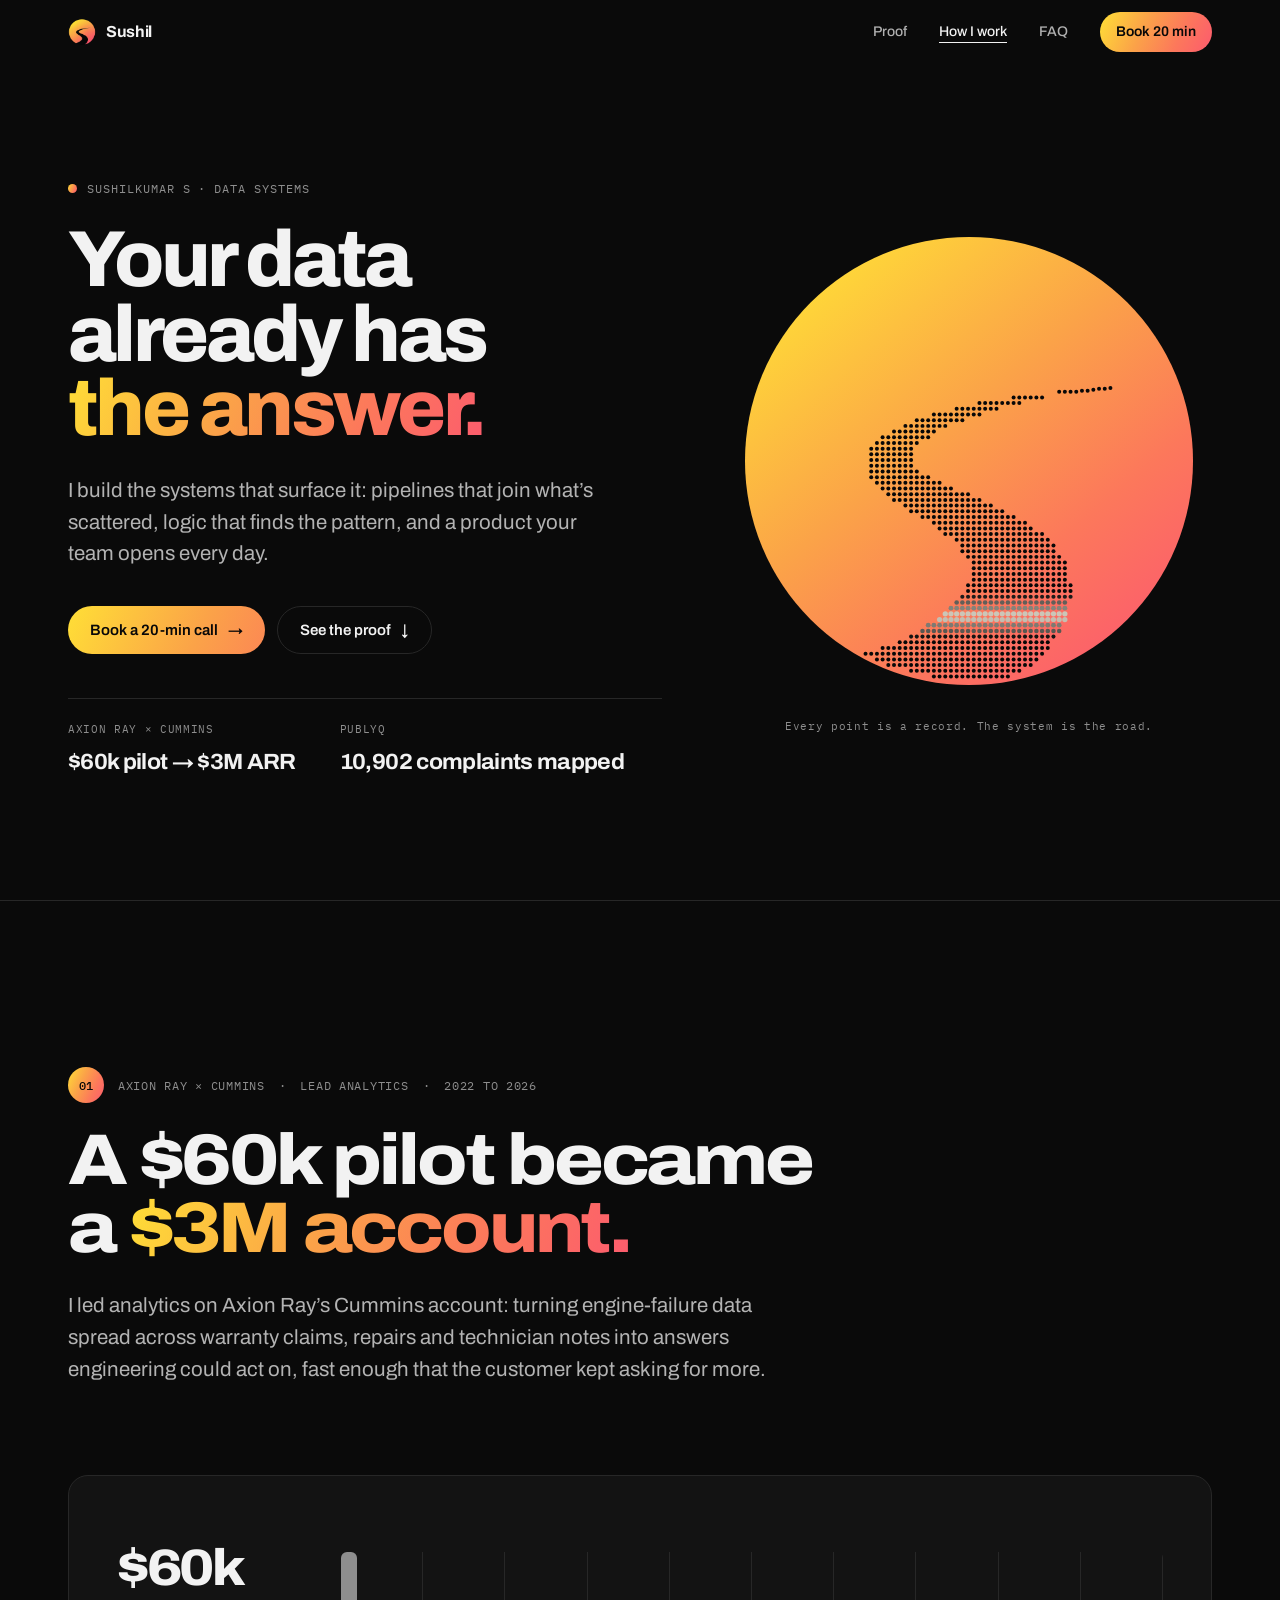
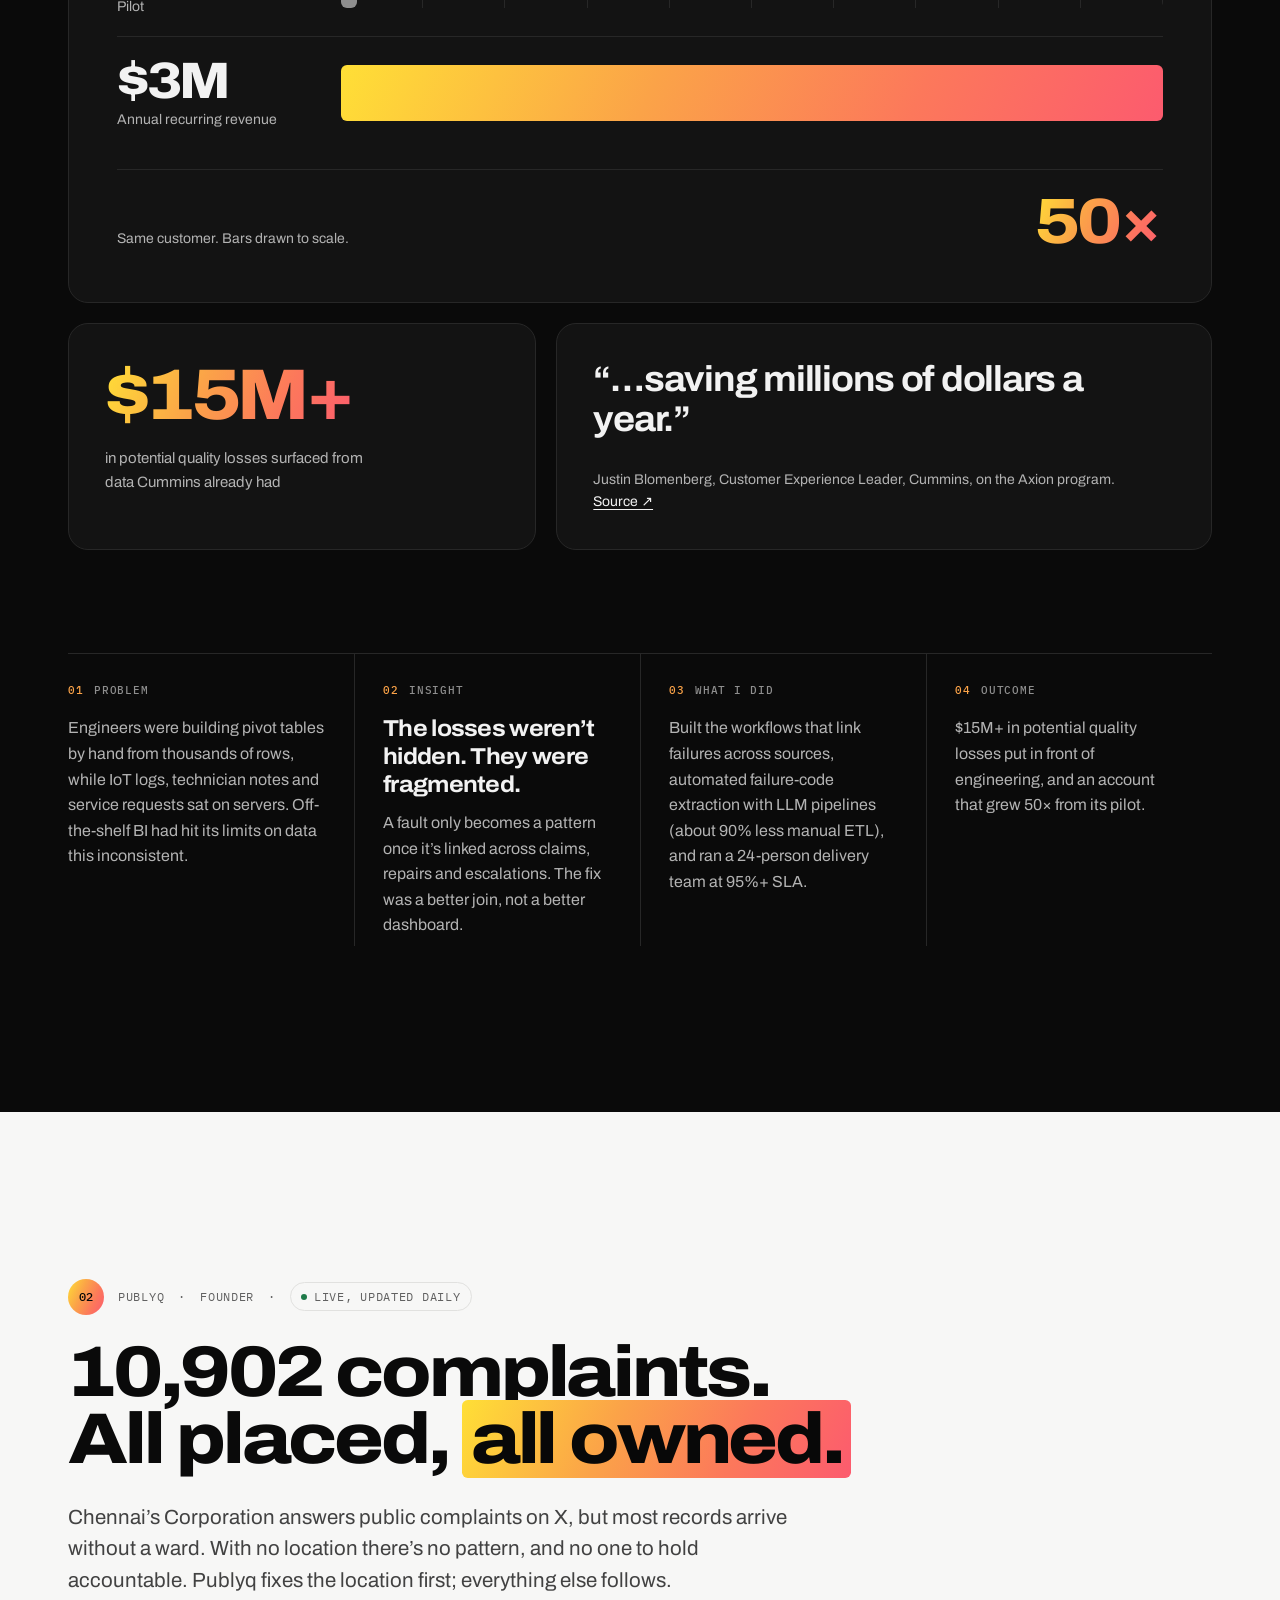
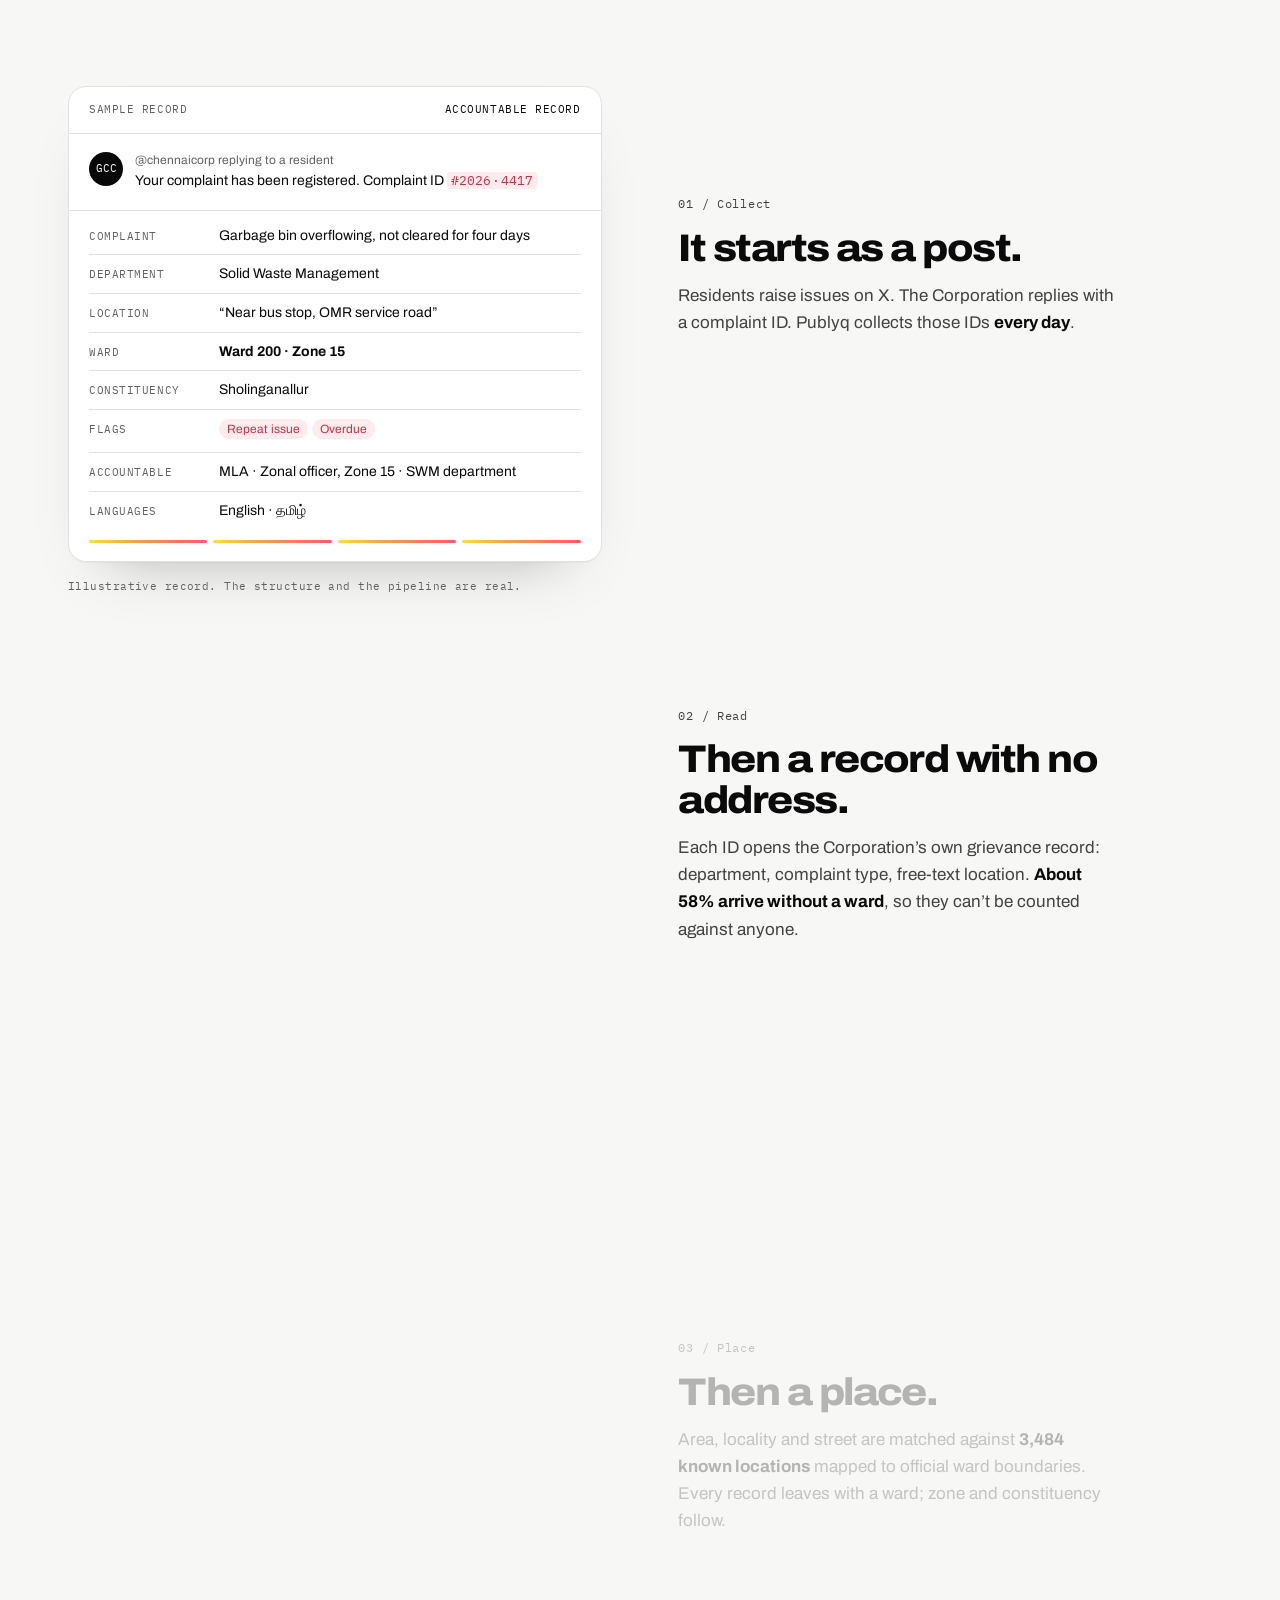
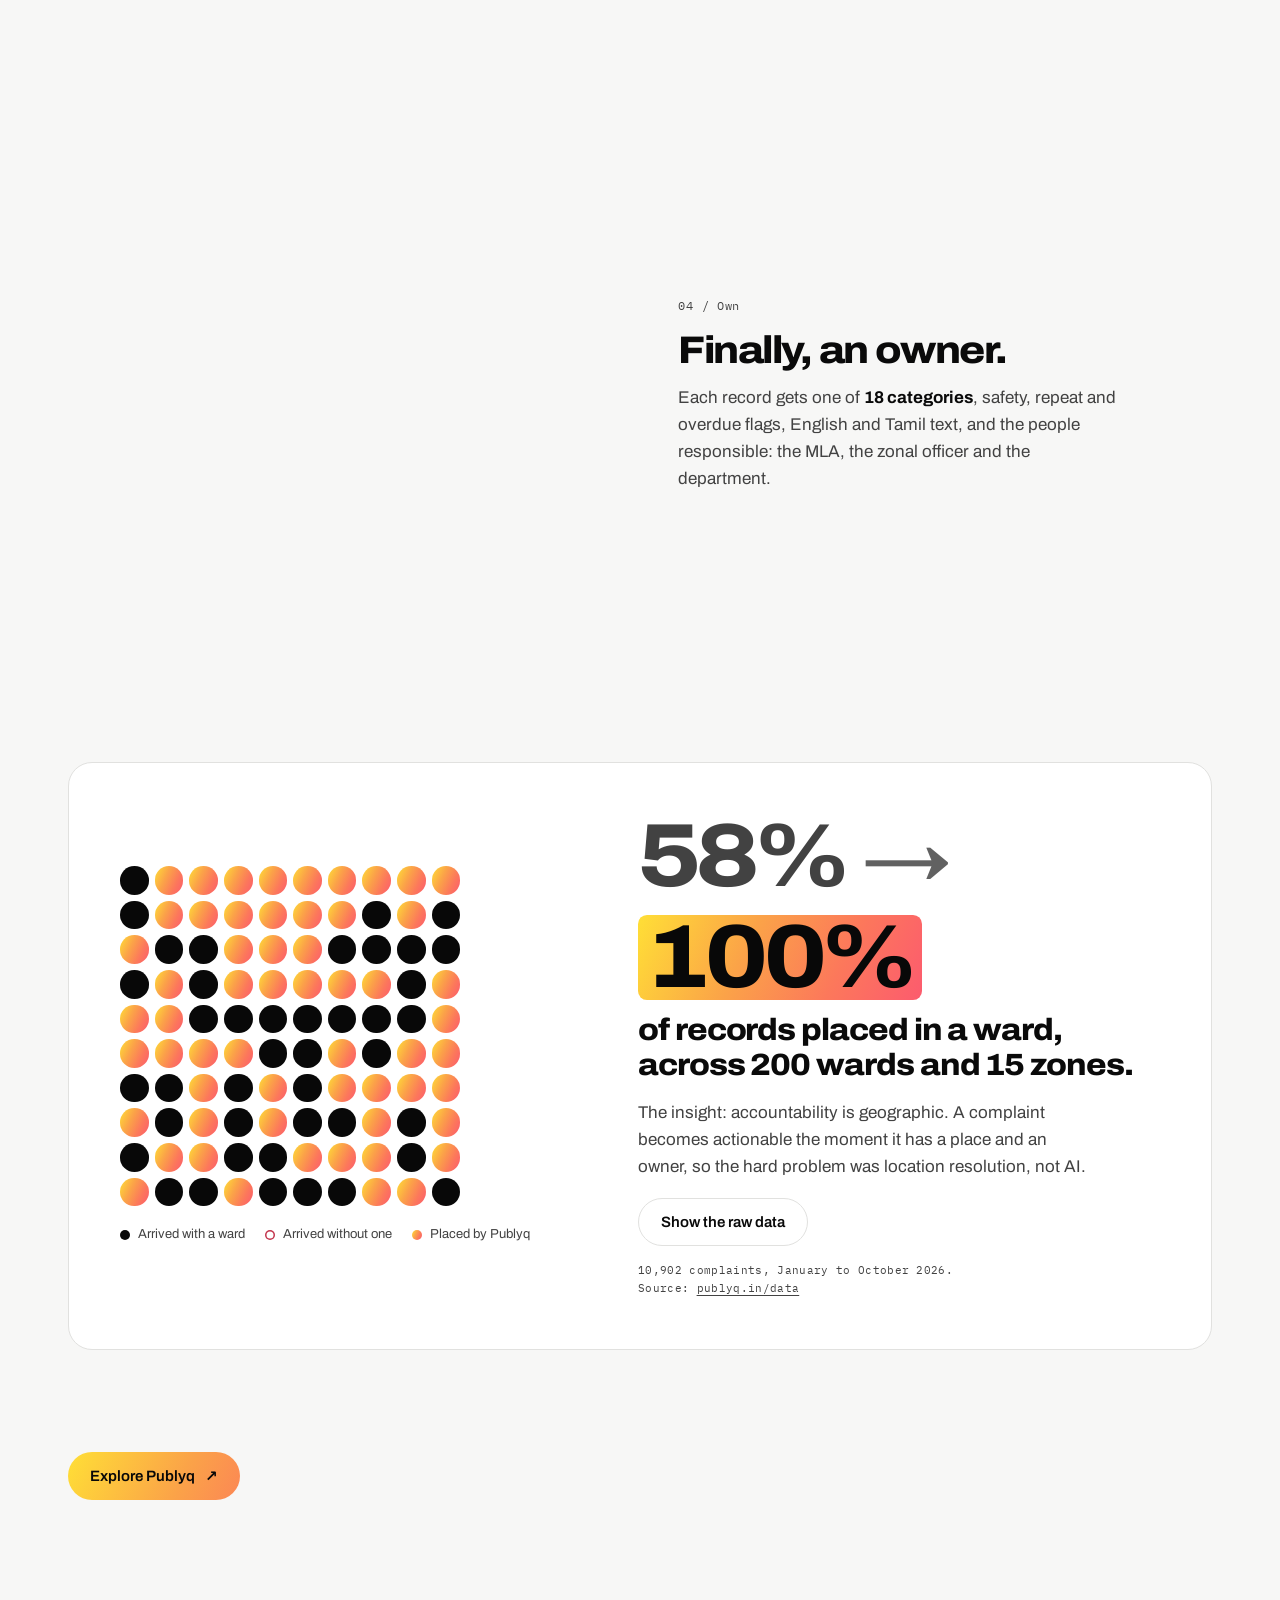
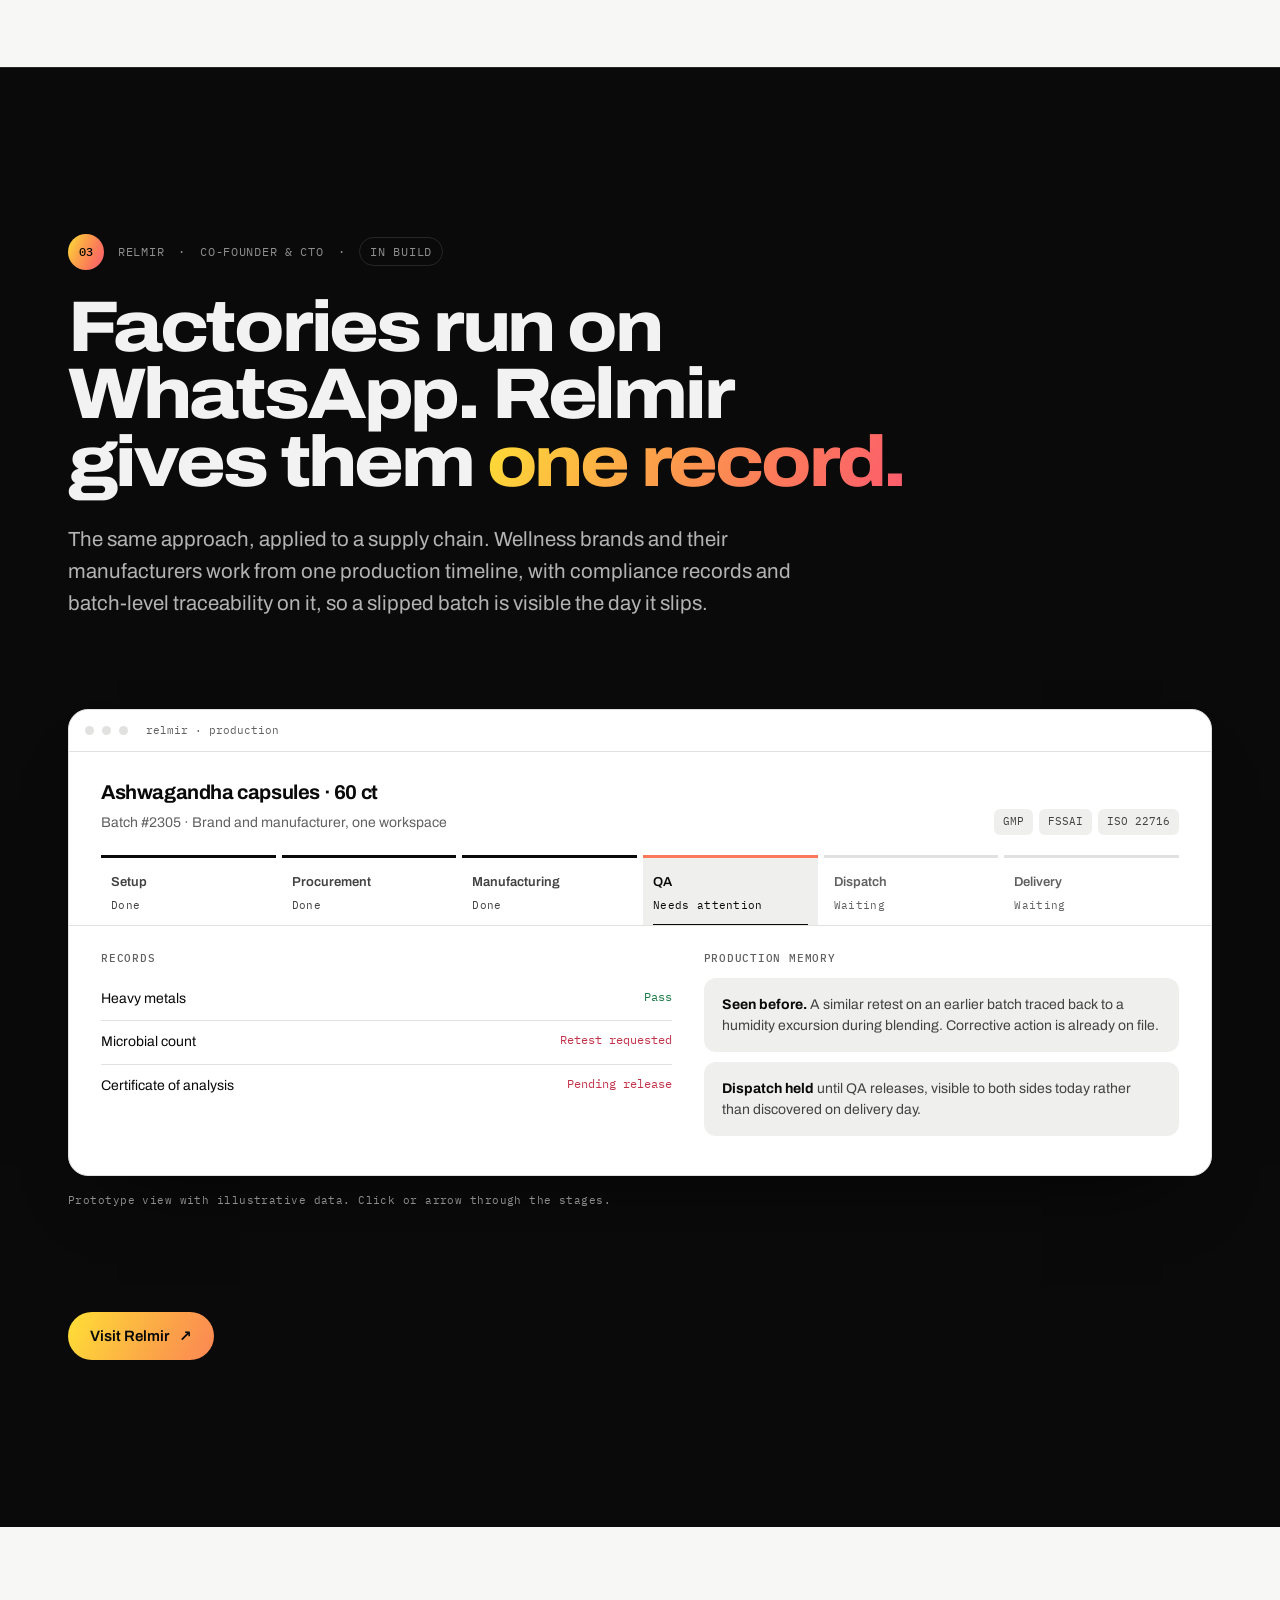
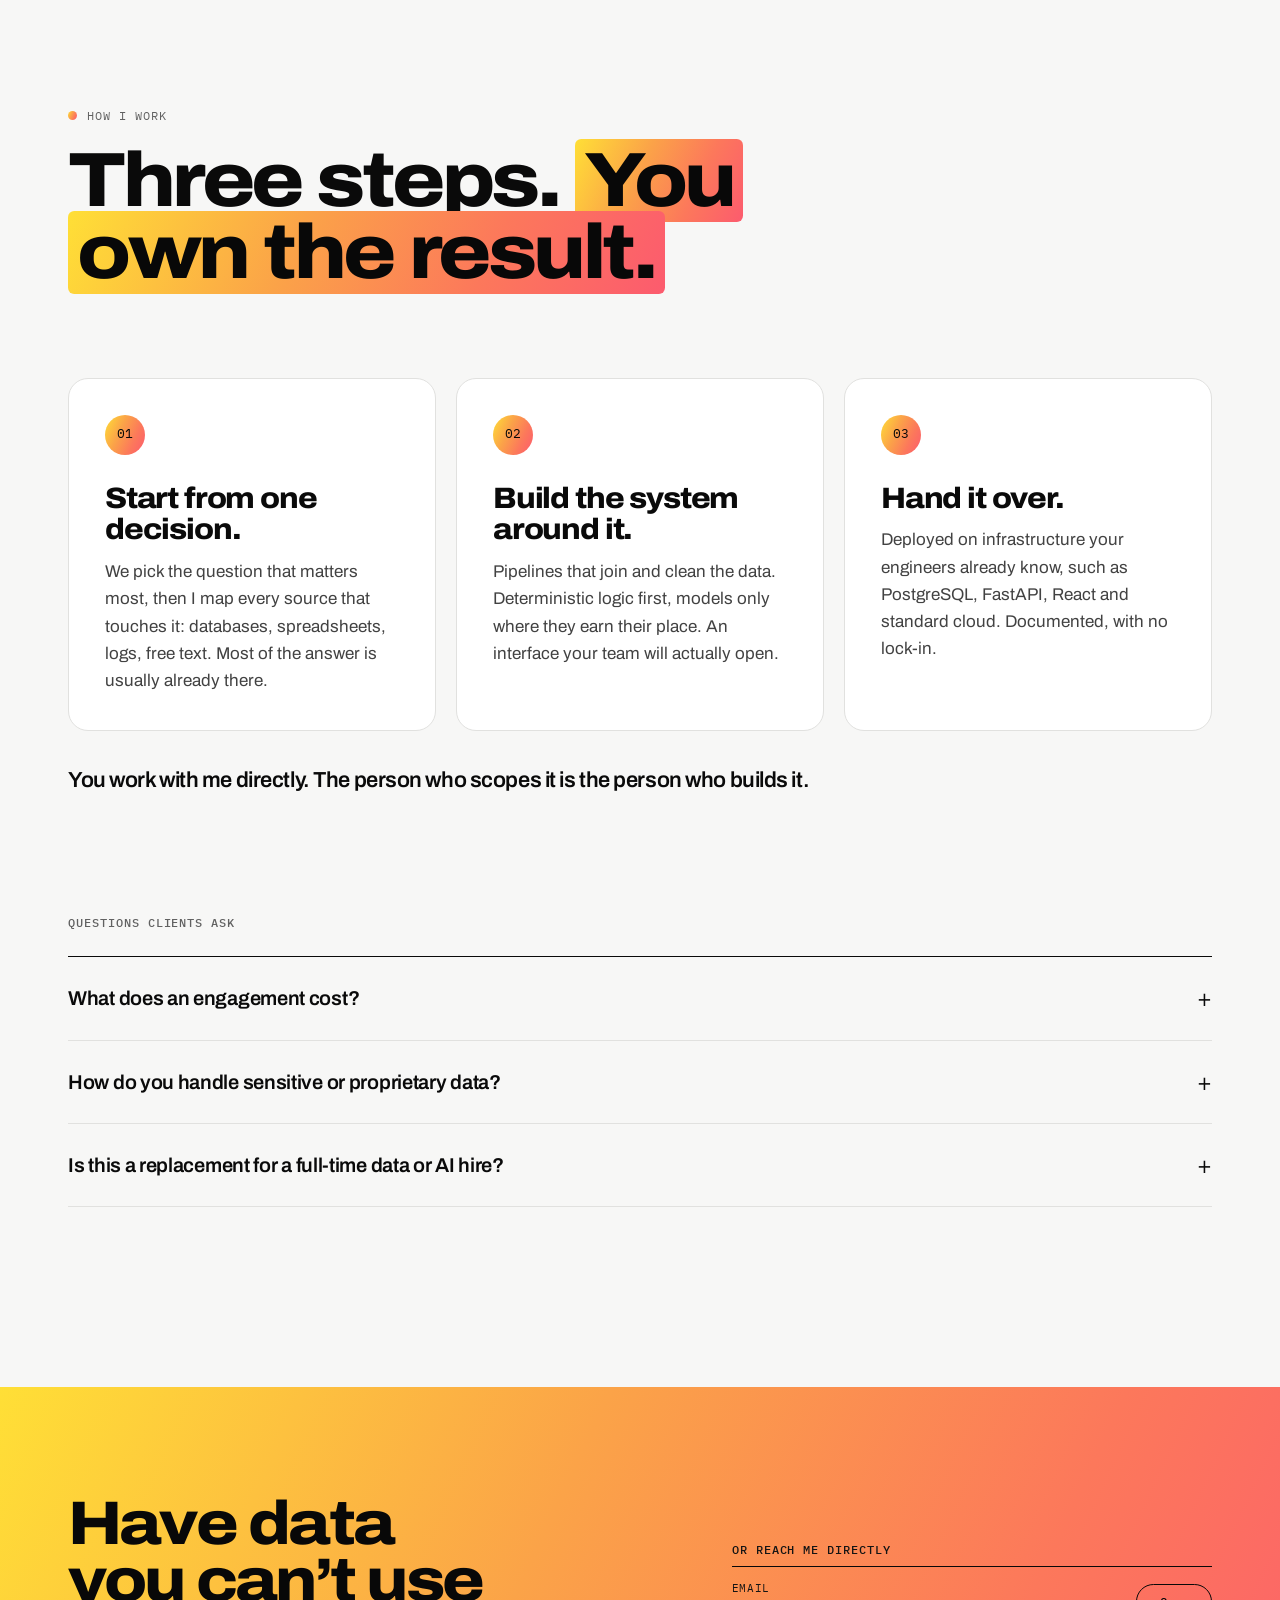
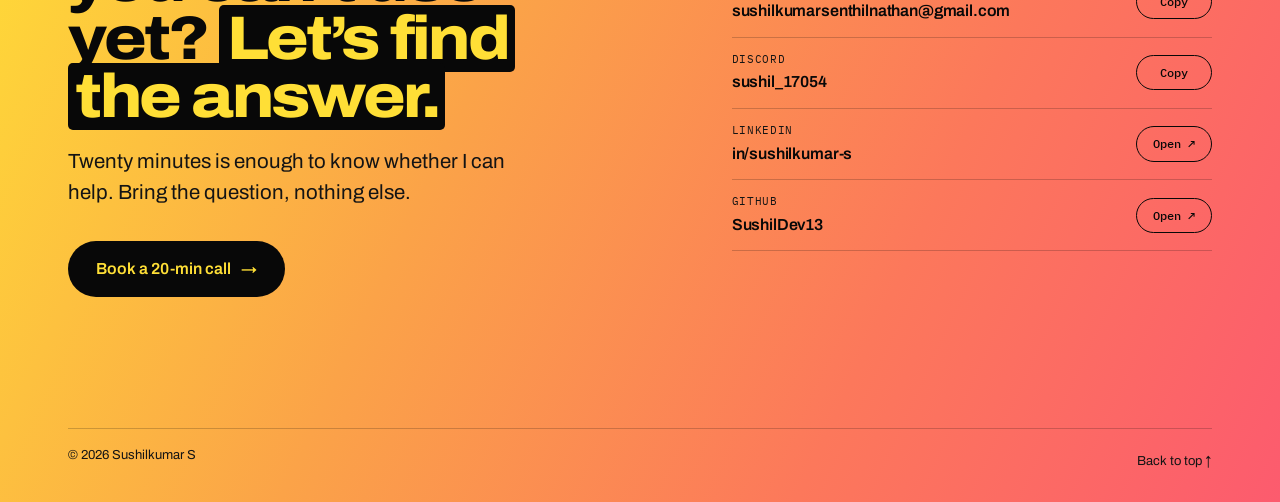
==== commit 86adaaae: "Merge fix/site-title Co-Authored-By: Claude Opus 5.5 <noreply@anthropic.com>" ====
--- a/index.html
+++ b/index.html
@@ -4,12 +4,12 @@
 <meta charset="UTF-8">
 <script>document.documentElement.classList.replace('no-js', 'js');</script>
 <meta name="viewport" content="width=device-width, initial-scale=1.0">
-<title>Sushil · Data systems that find the answer in your data</title>
+<title>Sushil - Data Systems</title>
 <meta name="description" content="Sushilkumar S builds data systems that turn scattered operational data into answers teams act on. Led analytics on Axion Ray's Cummins account; built Publyq, a live civic data platform.">
 <meta name="theme-color" content="#0A0A0A">
 <meta property="og:type" content="website">
 <meta property="og:url" content="https://www.sushil.one/">
-<meta property="og:title" content="Sushil · Your data already has the answer">
+<meta property="og:title" content="Sushil - Data Systems">
 <meta property="og:description" content="Data systems that turn scattered operational data into answers teams act on.">
 <meta property="og:image" content="https://www.sushil.one/sushil_logo.png">
 <meta name="twitter:card" content="summary">
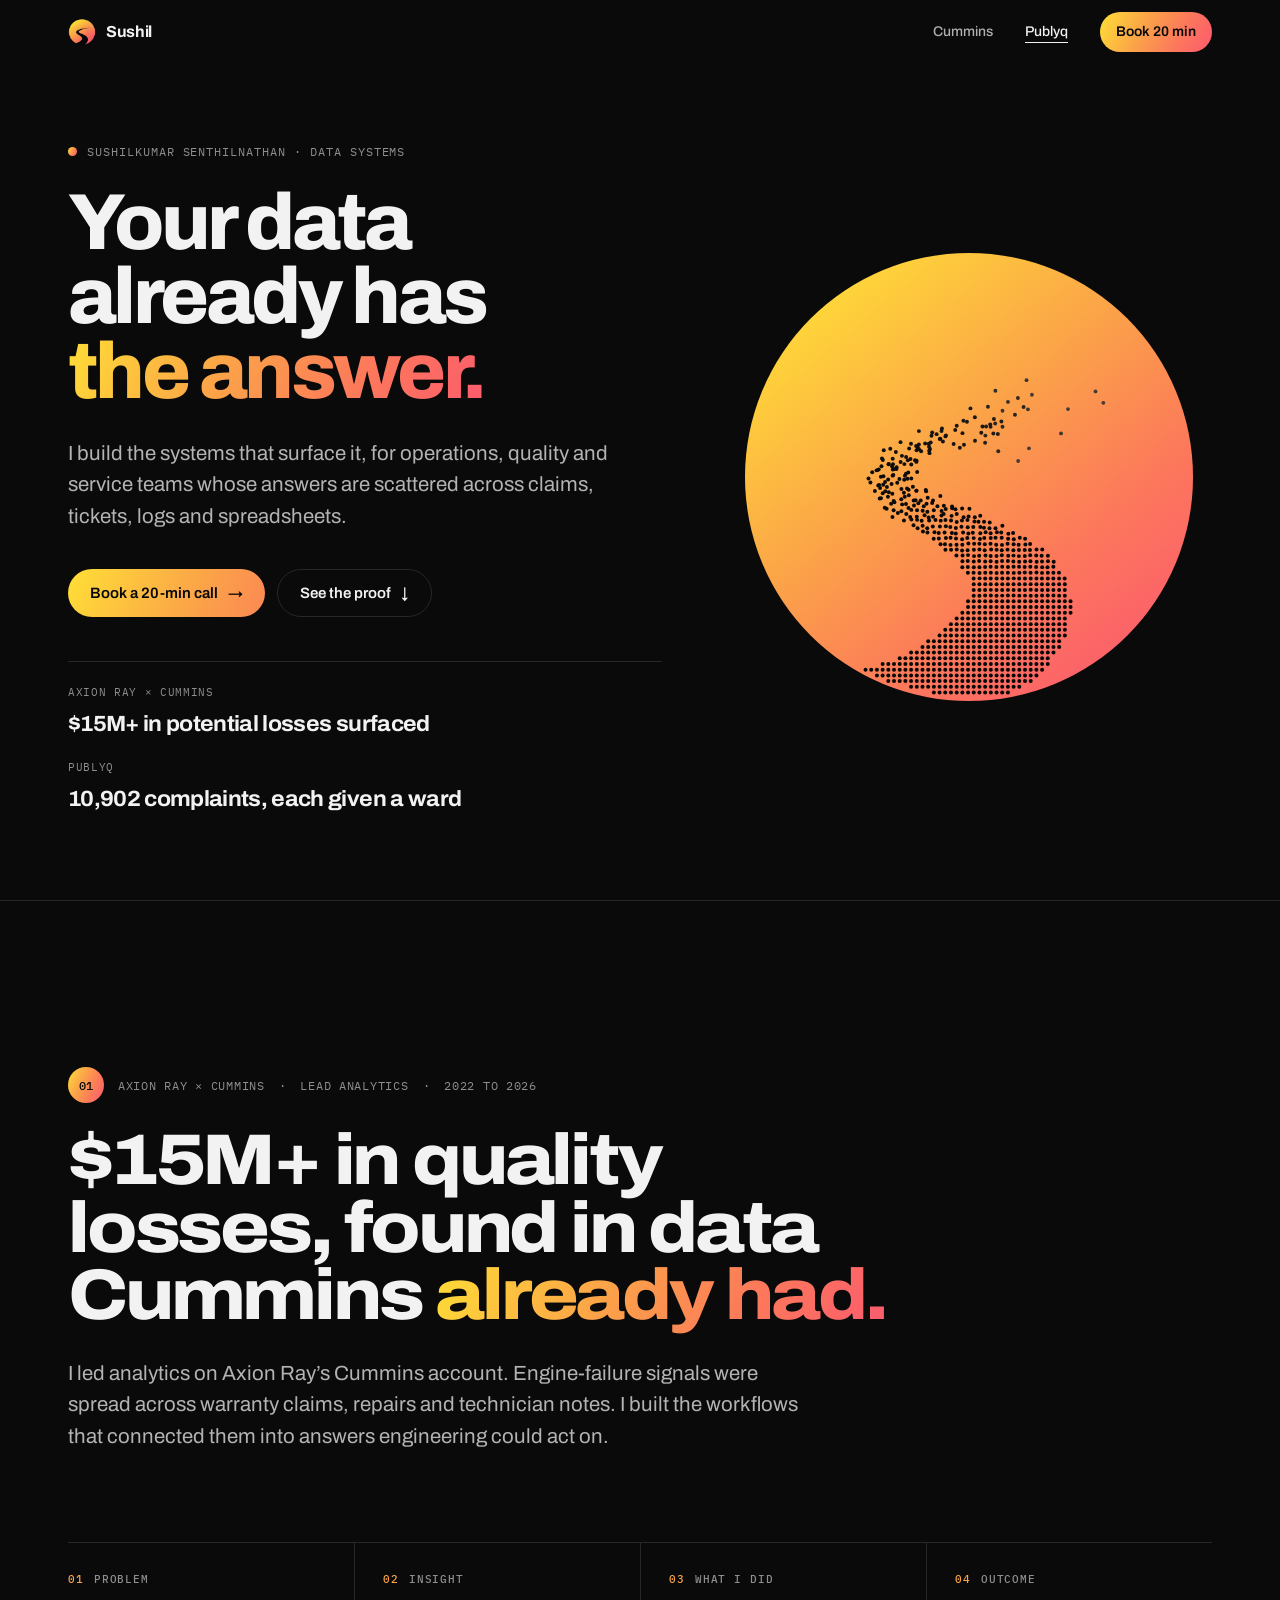
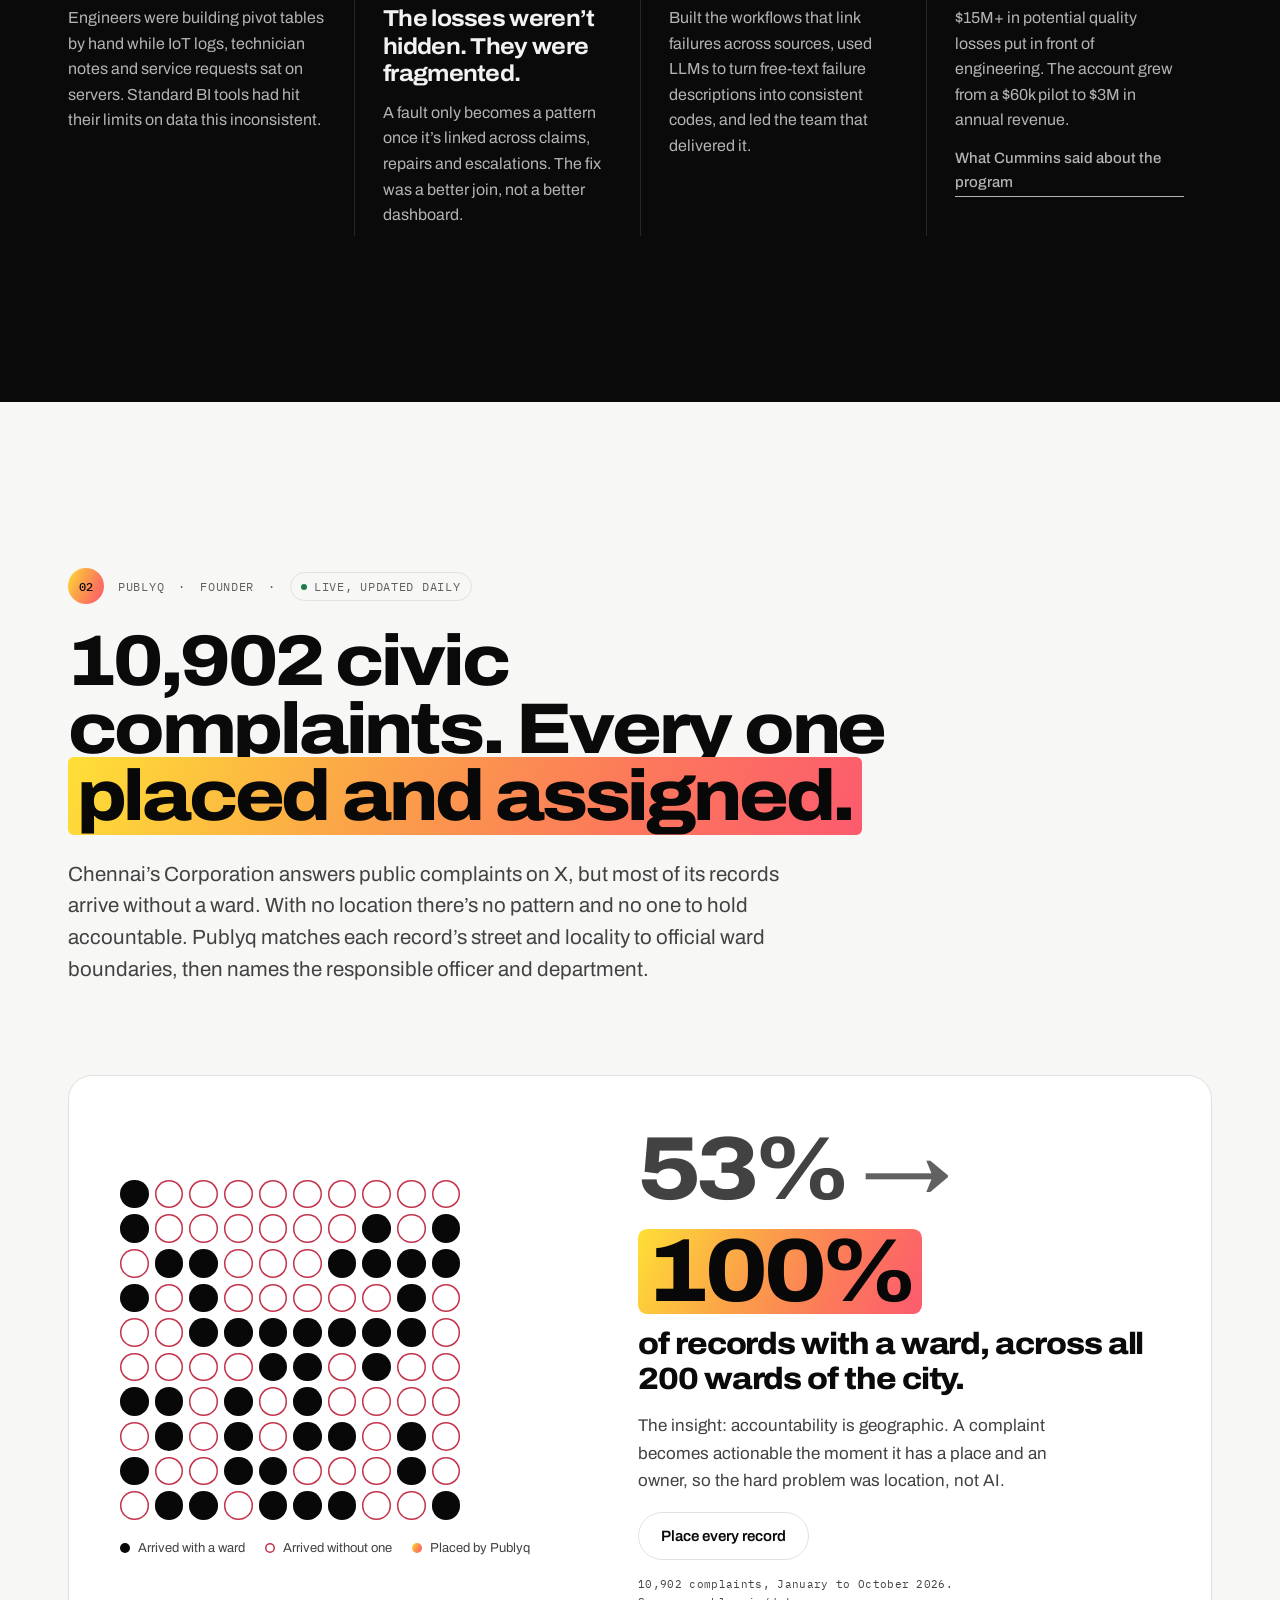
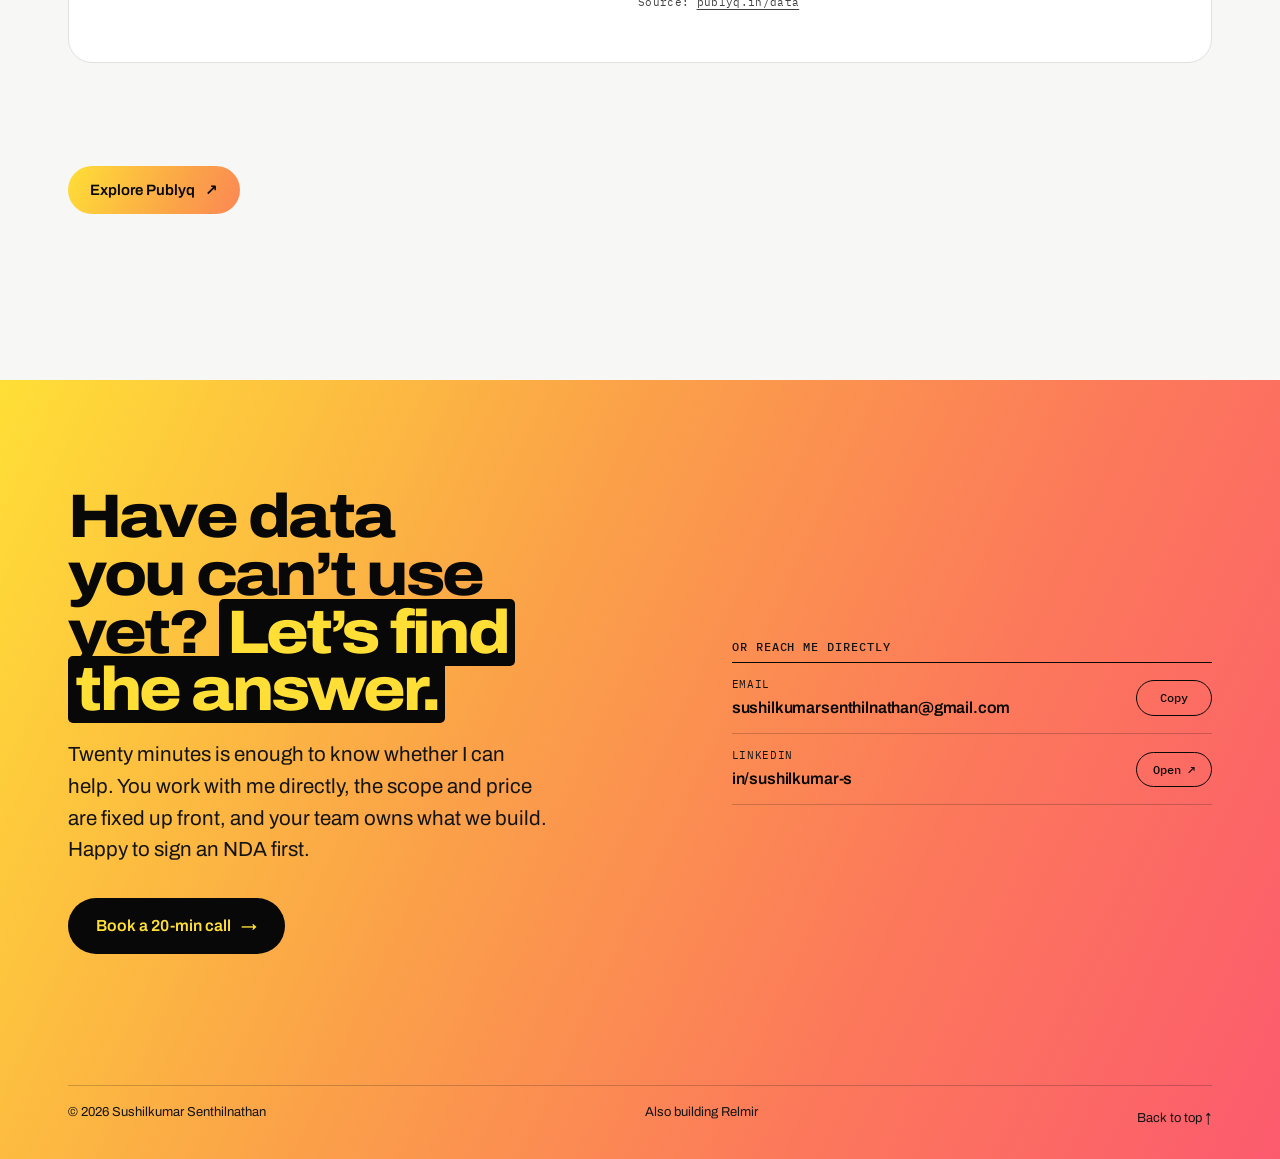
==== commit 8b32ebd3: "Strip the page to what a buyer needs and can believe Audit from a sceptical buyer's seat: keep only " ====
--- a/index.html
+++ b/index.html
@@ -5,7 +5,7 @@
 <script>document.documentElement.classList.replace('no-js', 'js');</script>
 <meta name="viewport" content="width=device-width, initial-scale=1.0">
 <title>Sushil - Data Systems</title>
-<meta name="description" content="Sushilkumar S builds data systems that turn scattered operational data into answers teams act on. Led analytics on Axion Ray's Cummins account; built Publyq, a live civic data platform.">
+<meta name="description" content="Sushilkumar Senthilnathan builds data systems that turn scattered operational data into answers teams act on. Led analytics on Axion Ray's Cummins account; built Publyq, a live civic data platform.">
 <meta name="theme-color" content="#0A0A0A">
 <meta property="og:type" content="website">
 <meta property="og:url" content="https://www.sushil.one/">
@@ -36,9 +36,8 @@
       <span class="nav-toggle-bars"><span></span><span></span></span>
     </button>
     <div class="nav-links" id="nav-links">
-      <a href="#axion">Proof</a>
-      <a href="#process">How I work</a>
-      <a href="#faq">FAQ</a>
+      <a href="#axion">Cummins</a>
+      <a href="#publyq">Publyq</a>
       <a href="#" class="nav-cta" data-link="calendly">Book 20 min</a>
     </div>
   </div>
@@ -47,22 +46,21 @@
 <header class="hero" id="top">
   <div class="wrap hero-grid">
     <div class="hero-copy">
-      <span class="kicker">Sushilkumar S &middot; Data systems</span>
+      <span class="kicker">Sushilkumar Senthilnathan &middot; Data systems</span>
       <h1 class="display"><span class="line">Your data</span><span class="line">already has</span><span class="line"><em>the answer.</em></span></h1>
-      <p class="lede">I build the systems that surface it: pipelines that join what&rsquo;s scattered, logic that finds the pattern, and a product your team opens every day.</p>
+      <p class="lede">I build the systems that surface it, for operations, quality and service teams whose answers are scattered across claims, tickets, logs and spreadsheets.</p>
       <div class="hero-ctas">
         <a href="#" class="btn btn-ink" data-link="calendly">Book a 20-min call <span class="arrow" aria-hidden="true">&rarr;</span></a>
         <a href="#axion" class="btn btn-line">See the proof <span class="arrow" aria-hidden="true">&darr;</span></a>
       </div>
       <ul class="hero-proof">
-        <li><span>Axion Ray &times; Cummins</span><strong>$60k pilot &rarr; $3M ARR</strong></li>
-        <li><span>Publyq</span><strong>10,902 complaints mapped</strong></li>
+        <li><span>Axion Ray &times; Cummins</span><strong>$15M+ in potential losses surfaced</strong></li>
+        <li><span>Publyq</span><strong>10,902 complaints, each given a ward</strong></li>
       </ul>
     </div>
     <figure class="field" id="field" aria-hidden="true">
       <canvas id="field-canvas"></canvas>
       <img class="field-fallback" src="sushil_logo.png" alt="" width="512" height="512">
-      <figcaption class="field-caption">Every point is a record. The system is the road.</figcaption>
     </figure>
   </div>
 </header>
@@ -73,42 +71,15 @@
   <div class="wrap">
     <header class="case-head">
       <p class="case-meta reveal"><span class="case-num">01</span><span>Axion Ray &times; Cummins</span><span>&middot;</span><span>Lead Analytics</span><span>&middot;</span><span>2022 to 2026</span></p>
-      <h2 class="display case-title reveal reveal-d1" id="axion-title">A $60k pilot became a <em>$3M account.</em></h2>
-      <p class="lede reveal reveal-d2">I led analytics on Axion Ray&rsquo;s Cummins account: turning engine-failure data spread across warranty claims, repairs and technician notes into answers engineering could act on, fast enough that the customer kept asking for more.</p>
+      <h2 class="display case-title reveal reveal-d1" id="axion-title">$15M+ in quality losses, found in data Cummins <em>already had.</em></h2>
+      <p class="lede reveal reveal-d2">I led analytics on Axion Ray&rsquo;s Cummins account. Engine-failure signals were spread across warranty claims, repairs and technician notes. I built the workflows that connected them into answers engineering could act on.</p>
     </header>
 
-    <figure class="case-visual">
-      <div class="scale" data-inview>
-        <div class="scale-row">
-          <p class="scale-label"><strong data-count="60" data-prefix="$" data-suffix="k">$60k</strong>Pilot</p>
-          <div class="scale-track"><div class="scale-bar" style="--w:2%"></div></div>
-        </div>
-        <div class="scale-row is-big">
-          <p class="scale-label"><strong data-count="3" data-prefix="$" data-suffix="M">$3M</strong>Annual recurring revenue</p>
-          <div class="scale-track"><div class="scale-bar" style="--w:100%"></div></div>
-        </div>
-        <div class="scale-x">
-          <span>Same customer. Bars drawn to scale.</span>
-          <strong>50&times;</strong>
-        </div>
-      </div>
-      <div class="proof-pair">
-        <div class="stat-card reveal">
-          <strong data-count="15" data-prefix="$" data-suffix="M+">$15M+</strong>
-          <span>in potential quality losses surfaced from data Cummins already had</span>
-        </div>
-        <blockquote class="quote-card reveal reveal-d1">
-          <p>&ldquo;&hellip;saving millions of dollars a year.&rdquo;</p>
-          <footer>Justin Blomenberg, Customer Experience Leader, Cummins, on the Axion program. <a href="#" data-link="axionCummins">Source&nbsp;&nearr;</a></footer>
-        </blockquote>
-      </div>
-    </figure>
-
     <ol class="story">
-      <li class="reveal"><h3>Problem</h3><p>Engineers were building pivot tables by hand from thousands of rows, while IoT logs, technician notes and service requests sat on servers. Off-the-shelf BI had hit its limits on data this inconsistent.</p></li>
+      <li class="reveal"><h3>Problem</h3><p>Engineers were building pivot tables by hand while IoT logs, technician notes and service requests sat on servers. Standard BI tools had hit their limits on data this inconsistent.</p></li>
       <li class="story-key reveal reveal-d1"><h3>Insight</h3><p>The losses weren&rsquo;t hidden. They were fragmented.</p><p>A fault only becomes a pattern once it&rsquo;s linked across claims, repairs and escalations. The fix was a better join, not a better dashboard.</p></li>
-      <li class="reveal reveal-d2"><h3>What I did</h3><p>Built the workflows that link failures across sources, automated failure-code extraction with LLM pipelines (about 90% less manual ETL), and ran a 24-person delivery team at 95%+ SLA.</p></li>
-      <li class="reveal reveal-d3"><h3>Outcome</h3><p>$15M+ in potential quality losses put in front of engineering, and an account that grew 50&times; from its pilot.</p></li>
+      <li class="reveal reveal-d2"><h3>What I did</h3><p>Built the workflows that link failures across sources, used LLMs to turn free-text failure descriptions into consistent codes, and led the team that delivered it.</p></li>
+      <li class="reveal reveal-d3"><h3>Outcome</h3><p>$15M+ in potential quality losses put in front of engineering. The account grew from a $60k pilot to $3M in annual revenue.</p><p><a class="link-arrow" href="#" data-link="axionCummins">What Cummins said about the program</a></p></li>
     </ol>
   </div>
 </article>
@@ -117,56 +88,9 @@
   <div class="wrap">
     <header class="case-head">
       <p class="case-meta reveal"><span class="case-num">02</span><span>Publyq</span><span>&middot;</span><span>Founder</span><span>&middot;</span><span class="case-status is-live">Live, updated daily</span></p>
-      <h2 class="display case-title reveal reveal-d1" id="publyq-title">10,902 complaints. All placed, <em>all owned.</em></h2>
-      <p class="lede reveal reveal-d2">Chennai&rsquo;s Corporation answers public complaints on X, but most records arrive without a ward. With no location there&rsquo;s no pattern, and no one to hold accountable. Publyq fixes the location first; everything else follows.</p>
+      <h2 class="display case-title reveal reveal-d1" id="publyq-title">10,902 civic complaints. Every one <em>placed and assigned.</em></h2>
+      <p class="lede reveal reveal-d2">Chennai&rsquo;s Corporation answers public complaints on X, but most of its records arrive without a ward. With no location there&rsquo;s no pattern and no one to hold accountable. Publyq matches each record&rsquo;s street and locality to official ward boundaries, then names the responsible officer and department.</p>
     </header>
-
-    <div class="scrolly">
-      <div class="scrolly-sticky">
-        <figure class="record has-ward" id="record" data-step="4" aria-label="One complaint, from public post to accountable record">
-          <div class="record-bar"><span>Sample record</span><span data-stage-label>Accountable record</span></div>
-          <div class="record-post">
-            <span class="avatar" aria-hidden="true">GCC</span>
-            <p><small>@chennaicorp replying to a resident</small>Your complaint has been registered. Complaint ID <mark>#2026&hairsp;&middot;&hairsp;4417</mark></p>
-          </div>
-          <dl class="record-fields">
-            <div class="f" data-from="2"><dt>Complaint</dt><dd>Garbage bin overflowing, not cleared for four days</dd></div>
-            <div class="f" data-from="2"><dt>Department</dt><dd>Solid Waste Management</dd></div>
-            <div class="f" data-from="2"><dt>Location</dt><dd>&ldquo;Near bus stop, OMR service road&rdquo;</dd></div>
-            <div class="f" data-from="2"><dt>Ward</dt><dd><span class="ward-missing">Not provided</span><span class="ward-found">Ward 200 &middot; Zone 15</span></dd></div>
-            <div class="f" data-from="3"><dt>Constituency</dt><dd>Sholinganallur</dd></div>
-            <div class="f" data-from="4"><dt>Flags</dt><dd><span class="flag">Repeat issue</span><span class="flag">Overdue</span></dd></div>
-            <div class="f" data-from="4"><dt>Accountable</dt><dd>MLA &middot; Zonal officer, Zone 15 &middot; SWM department</dd></div>
-            <div class="f" data-from="4"><dt>Languages</dt><dd>English &middot; தமிழ்</dd></div>
-          </dl>
-          <div class="record-progress" aria-hidden="true"><i class="is-done"></i><i class="is-done"></i><i class="is-done"></i><i class="is-done"></i></div>
-        </figure>
-        <p class="case-caption">Illustrative record. The structure and the pipeline are real.</p>
-      </div>
-
-      <ol class="steps">
-        <li class="step" data-step="1">
-          <p class="step-n">01 / Collect</p>
-          <h3>It starts as a post.</h3>
-          <p>Residents raise issues on X. The Corporation replies with a complaint ID. Publyq collects those IDs <strong>every day</strong>.</p>
-        </li>
-        <li class="step" data-step="2">
-          <p class="step-n">02 / Read</p>
-          <h3>Then a record with no address.</h3>
-          <p>Each ID opens the Corporation&rsquo;s own grievance record: department, complaint type, free-text location. <strong>About 58% arrive without a ward</strong>, so they can&rsquo;t be counted against anyone.</p>
-        </li>
-        <li class="step" data-step="3">
-          <p class="step-n">03 / Place</p>
-          <h3>Then a place.</h3>
-          <p>Area, locality and street are matched against <strong>3,484 known locations</strong> mapped to official ward boundaries. Every record leaves with a ward; zone and constituency follow.</p>
-        </li>
-        <li class="step" data-step="4">
-          <p class="step-n">04 / Own</p>
-          <h3>Finally, an owner.</h3>
-          <p>Each record gets one of <strong>18 categories</strong>, safety, repeat and overdue flags, English and Tamil text, and the people responsible: the MLA, the zonal officer and the department.</p>
-        </li>
-      </ol>
-    </div>
 
     <div class="data-panel">
       <div>
@@ -175,8 +99,8 @@
       </div>
       <div class="data-copy">
         <p class="data-big"><span data-count="58" data-suffix="%">58%</span> <span class="data-arrow" aria-hidden="true">&rarr;</span> <span class="hl">100%</span></p>
-        <h3>of records placed in a ward, across 200 wards and 15 zones.</h3>
-        <p>The insight: accountability is geographic. A complaint becomes actionable the moment it has a place and an owner, so the hard problem was location resolution, not AI.</p>
+        <h3>of records with a ward, across all 200 wards of the city.</h3>
+        <p>The insight: accountability is geographic. A complaint becomes actionable the moment it has a place and an owner, so the hard problem was location, not AI.</p>
         <button type="button" class="btn btn-line waffle-toggle" id="waffle-toggle" aria-pressed="false" aria-controls="waffle">Place every record</button>
         <p class="data-source">10,902 complaints, January to October 2026. Source: <a href="#" data-link="publyqData">publyq.in/data</a></p>
       </div>
@@ -188,107 +112,13 @@
   </div>
 </article>
 
-<article class="case" id="relmir" aria-labelledby="relmir-title">
-  <div class="wrap">
-    <header class="case-head">
-      <p class="case-meta reveal"><span class="case-num">03</span><span>Relmir</span><span>&middot;</span><span>Co-founder &amp; CTO</span><span>&middot;</span><span class="case-status">In build</span></p>
-      <h2 class="display case-title reveal reveal-d1" id="relmir-title">Factories run on WhatsApp. Relmir gives them <em>one record.</em></h2>
-      <p class="lede reveal reveal-d2">The same approach, applied to a supply chain. Wellness brands and their manufacturers work from one production timeline, with compliance records and batch-level traceability on it, so a slipped batch is visible the day it slips.</p>
-    </header>
-    <figure class="case-visual">
-      <div class="proto" data-theme="light">
-        <div class="proto-chrome" aria-hidden="true"><i></i><i></i><i></i><span>relmir &middot; production</span></div>
-        <div class="proto-head">
-          <div>
-            <h3>Ashwagandha capsules &middot; 60 ct</h3>
-            <p>Batch #2305 &middot; Brand and manufacturer, one workspace</p>
-          </div>
-          <ul class="certs" title="Manufacturer certifications on file"><li>GMP</li><li>FSSAI</li><li>ISO 22716</li></ul>
-        </div>
-        <div class="timeline" role="tablist" aria-label="Production stages">
-          <button type="button" role="tab" class="stage-tab is-done" id="st-setup" aria-controls="sp-setup" aria-selected="false" tabindex="-1">Setup<small>Done</small></button>
-          <button type="button" role="tab" class="stage-tab is-done" id="st-proc" aria-controls="sp-proc" aria-selected="false" tabindex="-1">Procurement<small>Done</small></button>
-          <button type="button" role="tab" class="stage-tab is-done" id="st-mfg" aria-controls="sp-mfg" aria-selected="false" tabindex="-1">Manufacturing<small>Done</small></button>
-          <button type="button" role="tab" class="stage-tab is-attn" id="st-qa" aria-controls="sp-qa" aria-selected="true" tabindex="0">QA<small>Needs attention</small></button>
-          <button type="button" role="tab" class="stage-tab" id="st-dispatch" aria-controls="sp-dispatch" aria-selected="false" tabindex="-1">Dispatch<small>Waiting</small></button>
-          <button type="button" role="tab" class="stage-tab" id="st-delivery" aria-controls="sp-delivery" aria-selected="false" tabindex="-1">Delivery<small>Waiting</small></button>
-        </div>
-        <div class="stage-panels">
-          <div class="stage-panel" role="tabpanel" id="sp-setup" aria-labelledby="st-setup" tabindex="0" hidden>
-            <div><h4>Records</h4><ul class="recs"><li>Product spec v3, approved by both sides<em class="ok">Signed</em></li><li>Commercial terms and MOQ<em class="ok">Agreed</em></li><li>Manufacturer GMP certificate<em class="ok">Valid</em></li></ul></div>
-            <div><h4>Why it matters</h4><p class="memory">One version of the spec. No &ldquo;which PDF is final?&rdquo; three weeks into production.</p></div>
-          </div>
-          <div class="stage-panel" role="tabpanel" id="sp-proc" aria-labelledby="st-proc" tabindex="0" hidden>
-            <div><h4>Records</h4><ul class="recs"><li>Ashwagandha root extract &middot; supplier COA<em class="ok">Attached</em></li><li>Capsule shells &middot; supplier COA<em class="ok">Attached</em></li><li>Raw material lot numbers<em class="ok">Linked to batch</em></li></ul></div>
-            <div><h4>Why it matters</h4><p class="memory">Every ingredient lot is tied to the batch it went into, so a supplier issue can be traced forward in minutes.</p></div>
-          </div>
-          <div class="stage-panel" role="tabpanel" id="sp-mfg" aria-labelledby="st-mfg" tabindex="0" hidden>
-            <div><h4>Records</h4><ul class="recs"><li>Batch manufacturing record<em class="ok">Uploaded</em></li><li>Line and shift<em>Line 2 &middot; Day</em></li><li>Yield against plan<em class="ok">Within range</em></li></ul></div>
-            <div><h4>Why it matters</h4><p class="memory">The brand sees progress as it happens instead of asking for updates on WhatsApp.</p></div>
-          </div>
-          <div class="stage-panel" role="tabpanel" id="sp-qa" aria-labelledby="st-qa" tabindex="0">
-            <div><h4>Records</h4><ul class="recs"><li>Heavy metals<em class="ok">Pass</em></li><li>Microbial count<em class="attn">Retest requested</em></li><li>Certificate of analysis<em class="attn">Pending release</em></li></ul></div>
-            <div><h4>Production memory</h4><p class="memory"><strong>Seen before.</strong> A similar retest on an earlier batch traced back to a humidity excursion during blending. Corrective action is already on file.</p><p class="memory"><strong>Dispatch held</strong> until QA releases, visible to both sides today rather than discovered on delivery day.</p></div>
-          </div>
-          <div class="stage-panel" role="tabpanel" id="sp-dispatch" aria-labelledby="st-dispatch" tabindex="0" hidden>
-            <div><h4>Records</h4><ul class="recs"><li>QA release<em class="attn">Blocked by QA</em></li><li>Packing list<em>Drafted</em></li></ul></div>
-            <div><h4>Why it matters</h4><p class="memory">Dates move when the upstream stage moves. Nobody has to chase the slip.</p></div>
-          </div>
-          <div class="stage-panel" role="tabpanel" id="sp-delivery" aria-labelledby="st-delivery" tabindex="0" hidden>
-            <div><h4>Records</h4><ul class="recs"><li>Delivery confirmation<em>Waiting</em></li><li>On-time and quality scorecard<em>Updates on close</em></li></ul></div>
-            <div><h4>Why it matters</h4><p class="memory">Every closed batch becomes evidence: on-time delivery and quality history that makes the next sourcing decision easier.</p></div>
-          </div>
-        </div>
-      </div>
-      <figcaption class="case-caption">Prototype view with illustrative data. Click or arrow through the stages.</figcaption>
-    </figure>
-    <div class="case-actions">
-      <a href="#" class="btn btn-ink" data-link="relmir">Visit Relmir <span class="arrow" aria-hidden="true">&nearr;</span></a>
-    </div>
-  </div>
-</article>
-
-<section class="section" id="process" data-theme="light" aria-labelledby="process-title">
-  <div class="wrap">
-    <div class="section-head">
-      <span class="kicker reveal">How I work</span>
-      <h2 class="display reveal reveal-d1" id="process-title">Three steps. <em>You own the result.</em></h2>
-    </div>
-    <ol class="process">
-      <li class="reveal">
-        <span class="process-n">01</span>
-        <h3>Start from one decision.</h3>
-        <p>We pick the question that matters most, then I map every source that touches it: databases, spreadsheets, logs, free text. Most of the answer is usually already there.</p>
-      </li>
-      <li class="reveal reveal-d1">
-        <span class="process-n">02</span>
-        <h3>Build the system around it.</h3>
-        <p>Pipelines that join and clean the data. Deterministic logic first, models only where they earn their place. An interface your team will actually open.</p>
-      </li>
-      <li class="reveal reveal-d2">
-        <span class="process-n">03</span>
-        <h3>Hand it over.</h3>
-        <p>Deployed on infrastructure your engineers already know, such as PostgreSQL, FastAPI, React and standard cloud. Documented, with no lock-in.</p>
-      </li>
-    </ol>
-    <p class="process-note reveal">You work with me directly. The person who scopes it is the person who builds it.</p>
-
-    <h3 class="subhead" id="faq">Questions clients ask</h3>
-    <div class="faq">
-      <details><summary>What does an engagement cost?</summary><p>Every engagement is scoped and fixed-price before work begins. We agree on scope and investment once I understand what you need built, so there is no open-ended hourly billing and no surprises.</p></details>
-      <details><summary>How do you handle sensitive or proprietary data?</summary><p>I am glad to sign an NDA before any detailed discussion. My default architecture is privacy-conscious, including locally hosted models where it matters, rather than routing your data through third-party APIs.</p></details>
-      <details><summary>Is this a replacement for a full-time data or AI hire?</summary><p>Sometimes. More often, clients use me to move quickly on a defined system now, then hire in-house once the value is proven. I will tell you honestly which situation applies to you.</p></details>
-    </div>
-  </div>
-</section>
-
 </main>
 
 <footer class="contact" id="contact" data-theme="sun" aria-labelledby="contact-title">
   <div class="wrap contact-grid">
     <div class="contact-copy">
       <h2 class="display reveal" id="contact-title">Have data you can&rsquo;t use yet? <em>Let&rsquo;s find the answer.</em></h2>
-      <p class="lede reveal reveal-d1">Twenty minutes is enough to know whether I can help. Bring the question, nothing else.</p>
+      <p class="lede reveal reveal-d1">Twenty minutes is enough to know whether I can help. You work with me directly, the scope and price are fixed up front, and your team owns what we build. Happy to sign an NDA first.</p>
       <div class="contact-actions reveal reveal-d2">
         <a href="#" class="btn btn-ink" data-link="calendly">Book a 20-min call <span class="arrow" aria-hidden="true">&rarr;</span></a>
       </div>
@@ -302,19 +132,9 @@
           <span class="channel-value">sushilkumarsenthilnathan@<wbr>gmail.com</span>
           <span class="channel-action copy-hint">Copy</span>
         </button></li>
-        <li><button type="button" class="channel" data-copy="sushil_17054" aria-label="Discord: sushil_17054. Copy username">
-          <span class="channel-label">Discord</span>
-          <span class="channel-value">sushil_17054</span>
-          <span class="channel-action copy-hint">Copy</span>
-        </button></li>
         <li><a class="channel" href="#" data-link="linkedin" aria-label="LinkedIn: sushilkumar-s. Opens in a new tab">
           <span class="channel-label">LinkedIn</span>
           <span class="channel-value">in/sushilkumar-s</span>
-          <span class="channel-action">Open &nearr;</span>
-        </a></li>
-        <li><a class="channel" href="#" data-link="github" aria-label="GitHub: SushilDev13. Opens in a new tab">
-          <span class="channel-label">GitHub</span>
-          <span class="channel-value">SushilDev13</span>
           <span class="channel-action">Open &nearr;</span>
         </a></li>
       </ul>
@@ -322,7 +142,8 @@
 
     <p class="visually-hidden" id="copy-status" role="status" aria-live="polite"></p>
     <div class="site-foot-bar">
-      <span>&copy; 2026 Sushilkumar S</span>
+      <span>&copy; 2026 Sushilkumar Senthilnathan</span>
+      <span>Also building <a href="#" data-link="relmir">Relmir</a></span>
       <a href="#top">Back to top &uarr;</a>
     </div>
   </div>
--- a/styles.css
+++ b/styles.css
@@ -29,7 +29,6 @@
   --fg-2:#B3B3B3;
   --fg-3:#8E8E8E;
   --accent:#FBA348;
-  --flag-bg:rgba(252,120,91,.14);
   --ok:#5BC98A;
 }
 [data-theme="light"]{
@@ -42,7 +41,6 @@
   --fg-2:#424242;
   --fg-3:#616161;
   --accent:#C2334B;
-  --flag-bg:rgba(252,91,110,.13);
   --ok:#1E7A49;
   background:var(--bg); color:var(--fg);
 }
@@ -267,7 +265,6 @@
 .case-status.is-live::before{content:""; display:inline-block; width:6px; height:6px; border-radius:50%; background:var(--ok); margin-right:7px; vertical-align:1px;}
 .case-title{font-size:clamp(40px, 5.6vw, 86px); margin:24px 0 28px; max-width:17ch;}
 .case-visual{margin:0 0 clamp(56px, 8vw, 104px);}
-.case-caption{margin-top:16px; font-family:var(--mono); font-size:11px; letter-spacing:.04em; color:var(--fg-3);}
 
 /* problem → insight → built → outcome */
 .story{display:grid; grid-template-columns:repeat(4, 1fr); list-style:none; counter-reset:story;}
@@ -292,89 +289,9 @@
 
 .case-actions{display:flex; flex-wrap:wrap; align-items:center; gap:14px 28px; margin-top:56px;}
 
-/* ---------- Axion Ray: account scale ---------- */
-.scale{border:1px solid var(--line); border-radius:20px; padding:clamp(24px, 4vw, 48px); background:var(--surface);}
-.scale-row{display:grid; grid-template-columns:200px 1fr; gap:24px; align-items:center; padding:18px 0;}
-.scale-row + .scale-row{border-top:1px solid var(--line);}
-.scale-label{font-size:14px; color:var(--fg-2);}
-.scale-label strong{display:block; font-weight:800; font-stretch:110%; font-size:clamp(34px, 4vw, 52px); color:var(--fg); line-height:1.05; letter-spacing:-.045em;}
-.scale-track{height:56px; position:relative; border-radius:6px; background:repeating-linear-gradient(90deg, transparent 0 calc(10% - 1px), var(--line) calc(10% - 1px) 10%);}
-.scale-bar{
-  position:absolute; inset:0 auto 0 0; width:var(--w); border-radius:6px; background:var(--fg-3);
-  transform-origin:left; transform:scaleX(0); transition:transform 1.6s var(--ease) .2s;
-}
-.scale-row.is-big .scale-bar{background:var(--sun); transition-delay:.55s;}
-.scale.in-view .scale-bar, .no-js .scale-bar{transform:scaleX(1);}
-.scale-x{
-  display:flex; justify-content:space-between; align-items:baseline; gap:16px; margin-top:20px; padding-top:20px; border-top:1px solid var(--line);
-  font-size:14px; color:var(--fg-2);
-}
-.scale-x strong{font-weight:800; font-stretch:112%; font-size:clamp(44px, 5vw, 68px); line-height:1; letter-spacing:-.05em; background:var(--sun); -webkit-background-clip:text; background-clip:text; color:transparent; padding-right:.05em;}
-.proof-pair{display:grid; grid-template-columns:1fr 1.4fr; gap:20px; margin-top:20px;}
-.stat-card, .quote-card{padding:clamp(24px, 3vw, 36px); border:1px solid var(--line); border-radius:20px; background:var(--surface);}
-.stat-card strong{
-  display:block; width:fit-content; padding-right:.05em; margin-bottom:14px;
-  font-weight:800; font-stretch:110%; font-size:clamp(52px, 5.6vw, 80px); line-height:1; letter-spacing:-.05em; font-variant-numeric:tabular-nums;
-  background:var(--sun); -webkit-background-clip:text; background-clip:text; color:transparent;
-}
-.stat-card span{display:block; max-width:30ch; color:var(--fg-2); font-size:15px;}
-.quote-card{display:flex; flex-direction:column; justify-content:space-between; gap:28px;}
-.quote-card p{font-weight:700; font-stretch:105%; font-size:clamp(26px, 2.8vw, 38px); line-height:1.12; letter-spacing:-.035em;}
-.quote-card footer{font-size:14px; color:var(--fg-2);}
-.quote-card a{color:var(--fg); white-space:nowrap; text-underline-offset:3px;}
-@media (max-width:860px){
-  .scale-row{grid-template-columns:1fr; gap:12px;}
-  .scale-track{height:40px;}
-  .proof-pair{grid-template-columns:1fr;}
-}
-
-/* =========================================================
-   PUBLYQ: a complaint becomes an accountable record (daylight)
-   ========================================================= */
-.scrolly{display:grid; grid-template-columns:1fr 1fr; gap:clamp(32px, 6vw, 96px); margin-bottom:clamp(64px, 9vw, 120px);}
-.scrolly-sticky{position:sticky; top:clamp(88px, 14vh, 140px); align-self:start;}
-.steps{list-style:none;}
-.step{min-height:68vh; display:flex; flex-direction:column; justify-content:center; padding:24px 0; opacity:.28; transition:opacity .5s var(--ease);}
-.step:first-child{min-height:48vh; justify-content:flex-start; padding-top:12vh;}
-.step:last-child{min-height:56vh;}
-.step.is-current, .no-js .step{opacity:1;}
-.step-n{font-family:var(--mono); font-size:12px; color:var(--accent); letter-spacing:.06em; margin-bottom:14px;}
-.step h3{font-weight:800; font-stretch:110%; font-size:clamp(28px, 3vw, 42px); line-height:1.05; letter-spacing:-.04em; margin-bottom:14px;}
-.step p{color:var(--fg-2); max-width:44ch;}
-.step strong{color:var(--fg); font-weight:700;}
-
-.record{
-  background:var(--surface); border:1px solid var(--line); border-radius:18px; overflow:hidden;
-  box-shadow:0 1px 0 rgba(8,8,8,.03), 0 30px 60px -40px rgba(8,8,8,.35);
-}
-.record-bar{display:flex; justify-content:space-between; align-items:center; gap:12px; padding:14px 20px; border-bottom:1px solid var(--line); font-family:var(--mono); font-size:11px; letter-spacing:.05em; text-transform:uppercase; color:var(--fg-3);}
-.record-bar [data-stage-label]{color:var(--fg);}
-.record-post{display:flex; gap:12px; padding:18px 20px; border-bottom:1px solid var(--line); font-size:14px; line-height:1.45;}
-.record-post .avatar{flex:none; width:34px; height:34px; border-radius:50%; background:var(--road); color:#fff; display:grid; place-items:center; font-family:var(--mono); font-size:11px;}
-.record-post small{display:block; color:var(--fg-3); font-size:12px; margin-bottom:2px;}
-.record-post mark{background:var(--flag-bg); color:var(--accent); padding:0 4px; border-radius:3px; font-family:var(--mono); font-size:13px;}
-.record-fields{padding:6px 20px 10px;}
-.f{
-  display:grid; grid-template-columns:118px 1fr; gap:12px; align-items:baseline;
-  max-height:80px; padding:9px 0; border-top:1px solid var(--line); overflow:hidden;
-  transition:max-height .6s var(--ease), opacity .5s var(--ease), padding .6s var(--ease);
-}
-.f:first-child{border-top:0;}
-.f.is-off{max-height:0; opacity:0; padding:0; border-top-color:transparent;}
-.f dt{font-family:var(--mono); font-size:11px; letter-spacing:.05em; text-transform:uppercase; color:var(--fg-3);}
-.f dd{font-size:14px; line-height:1.4;}
-.f.is-new dd{animation:flash 1.2s var(--ease);}
-@keyframes flash{0%{background:rgba(251,163,72,.35);} 100%{background:transparent;}}
-.ward-missing{color:var(--accent); font-family:var(--mono); font-size:13px;}
-.ward-found{display:none; font-weight:700;}
-.record.has-ward .ward-missing{display:none;}
-.record.has-ward .ward-found{display:inline;}
-.flag{display:inline-block; font-size:12px; padding:2px 8px; margin:0 4px 4px 0; border-radius:999px; background:var(--flag-bg); color:var(--accent);}
-.record-progress{display:flex; gap:6px; padding:0 20px 18px;}
-.record-progress i{flex:1; height:3px; border-radius:2px; background:var(--line); position:relative; overflow:hidden;}
-.record-progress i::after{content:""; position:absolute; inset:0; background:var(--sun); transform:scaleX(0); transform-origin:left; transition:transform .6s var(--ease);}
-.record-progress i.is-done::after{transform:scaleX(1);}
-
+/* =========================================================
+   PUBLYQ: one metric story, 58% of records without a ward to 100% (daylight)
+   ========================================================= */
 .data-panel{display:grid; grid-template-columns:1fr 1.15fr; gap:clamp(32px, 5vw, 72px); padding:clamp(28px, 4vw, 56px); border:1px solid var(--line); border-radius:24px; background:var(--surface); margin-bottom:clamp(64px, 8vw, 104px);}
 .data-panel h3{font-weight:800; font-stretch:108%; font-size:clamp(24px, 2.4vw, 32px); line-height:1.15; letter-spacing:-.035em; margin-bottom:24px;}
 .hl{background:var(--sun); color:var(--road); padding:0 .14em; border-radius:.1em; -webkit-box-decoration-break:clone; box-decoration-break:clone;}
@@ -398,87 +315,8 @@
 .data-source a{text-underline-offset:3px;}
 
 @media (max-width:900px){
-  .scrolly{grid-template-columns:1fr; gap:0;}
-  .scrolly-sticky{top:64px; z-index:2; padding-top:8px; pointer-events:none;}
-  .scrolly-sticky > *{pointer-events:auto;}
-  .scrolly-sticky .record{box-shadow:0 -8px 0 0 var(--bg), 0 30px 60px -40px rgba(8,8,8,.35);}
-  .scrolly-sticky .case-caption{margin:0; padding:10px 0 12px; background:var(--bg); box-shadow:0 14px 14px -8px var(--bg);}
-  .record-post{padding:12px 16px; font-size:13px;}
-  .record-bar{padding:10px 16px;}
-  .record-fields{padding:2px 16px 6px;}
-  .f{grid-template-columns:96px 1fr; padding:6px 0;}
-  .f dd{font-size:13px;}
-  .step, .step:first-child, .step:last-child{min-height:62vh; padding-top:0; justify-content:flex-end; padding-bottom:10vh;}
   .data-panel{grid-template-columns:1fr;}
 }
-
-/* =========================================================
-   RELMIR: scattered channels become one production timeline
-   ========================================================= */
-.proto{background:var(--surface); color:var(--fg); border:1px solid var(--line); border-radius:20px; overflow:hidden; box-shadow:0 40px 80px -50px rgba(0,0,0,.9);}
-.proto-chrome{display:flex; align-items:center; gap:8px; padding:12px 16px; border-bottom:1px solid var(--line); font-family:var(--mono); font-size:11px; color:var(--fg-3);}
-.proto-chrome i{width:9px; height:9px; border-radius:50%; background:var(--line);}
-.proto-chrome span{margin-left:10px;}
-.proto-head{display:flex; flex-wrap:wrap; justify-content:space-between; align-items:flex-end; gap:16px; padding:24px clamp(18px, 3vw, 32px) 20px;}
-.proto-head h3{font-size:20px; font-weight:700; letter-spacing:-.02em;}
-.proto-head p{font-size:14px; color:var(--fg-3); margin-top:4px;}
-.certs{display:flex; flex-wrap:wrap; gap:6px; list-style:none;}
-.certs li{font-family:var(--mono); font-size:11px; padding:4px 9px; border-radius:6px; background:var(--surface-2); color:var(--fg-2);}
-
-.timeline{display:grid; grid-template-columns:repeat(6, 1fr); gap:6px; padding:0 clamp(18px, 3vw, 32px); position:relative;}
-.stage-tab{
-  text-align:left; padding:14px 10px 12px; border-top:3px solid var(--line);
-  font-size:13px; font-weight:600; color:var(--fg-3); position:relative; transition:color .25s, border-color .25s, background-color .25s;
-}
-.stage-tab small{display:block; font-family:var(--mono); font-size:10.5px; font-weight:400; letter-spacing:.03em; margin-top:4px;}
-.stage-tab.is-done{border-top-color:var(--fg); color:var(--fg-2);}
-.stage-tab.is-attn{border-top-color:var(--sun-3); color:var(--accent);}
-.stage-tab:hover{background:var(--surface-2);}
-.stage-tab[aria-selected="true"]{background:var(--surface-2); color:var(--fg);}
-.stage-tab[aria-selected="true"]::after{content:""; position:absolute; left:10px; right:10px; bottom:0; height:1px; background:currentColor;}
-.stage-panels{padding:24px clamp(18px, 3vw, 32px) 28px; border-top:1px solid var(--line); min-height:250px;}
-.stage-panel{display:grid; grid-template-columns:1.2fr 1fr; gap:32px; animation:fadeUp .45s var(--ease);}
-.stage-panel[hidden]{display:none;}
-@keyframes fadeUp{from{opacity:0; transform:translateY(8px);} to{opacity:1; transform:none;}}
-.stage-panel h4{font-family:var(--mono); font-size:11px; font-weight:500; letter-spacing:.07em; text-transform:uppercase; color:var(--fg-3); margin-bottom:10px;}
-.recs{list-style:none;}
-.recs li{display:flex; justify-content:space-between; gap:16px; padding:10px 0; border-top:1px solid var(--line); font-size:14px;}
-.recs li:first-child{border-top:0;}
-.recs em{font-style:normal; font-family:var(--mono); font-size:11.5px; color:var(--fg-3); white-space:nowrap;}
-.recs em.ok{color:var(--ok);}
-.recs em.attn{color:var(--accent);}
-.memory{padding:16px 18px; border-radius:12px; background:var(--surface-2); font-size:14px; line-height:1.5; color:var(--fg-2);}
-.memory strong{color:var(--fg); font-weight:700;}
-.memory + .memory{margin-top:10px;}
-
-@media (max-width:860px){
-  .timeline{grid-template-columns:repeat(6, minmax(112px, 1fr)); overflow-x:auto; scroll-snap-type:x mandatory; padding-bottom:4px; scrollbar-width:none;}
-  .timeline::-webkit-scrollbar{display:none;}
-  .stage-tab{scroll-snap-align:start;}
-  .stage-panel{grid-template-columns:1fr; gap:20px;}
-}
-
-/* =========================================================
-   PROCESS: how an engagement runs, and the questions clients ask
-   ========================================================= */
-.process{list-style:none; display:grid; grid-template-columns:repeat(3, 1fr); gap:20px;}
-.process li{padding:clamp(24px, 3vw, 36px); border:1px solid var(--line); border-radius:20px; background:var(--surface);}
-.process-n{display:grid; place-items:center; width:40px; height:40px; margin-bottom:28px; border-radius:50%; background:var(--sun); color:var(--road); font-family:var(--mono); font-size:13px;}
-.process h3{margin-bottom:12px; font-weight:800; font-stretch:108%; font-size:clamp(24px, 2.3vw, 32px); line-height:1.08; letter-spacing:-.04em;}
-.process p{color:var(--fg-2);}
-.process-note{margin-top:32px; font-size:clamp(18px, 1.7vw, 22px); font-weight:600; letter-spacing:-.02em;}
-@media (max-width:900px){ .process{grid-template-columns:1fr;} }
-
-.subhead{font-family:var(--mono); font-size:12px; font-weight:500; letter-spacing:.08em; text-transform:uppercase; color:var(--fg-3); margin:clamp(72px, 9vw, 120px) 0 24px;}
-.faq{border-top:1px solid var(--line-strong);}
-.faq details{border-bottom:1px solid var(--line);}
-.faq summary{list-style:none; cursor:pointer; display:flex; justify-content:space-between; gap:24px; align-items:center; padding:22px 0; font-size:clamp(17px, 1.6vw, 20px); font-weight:600; letter-spacing:-.015em;}
-.faq summary::-webkit-details-marker{display:none;}
-.faq summary::after{content:"+"; font-size:24px; font-weight:300; transition:transform .3s var(--ease); flex:none;}
-.faq details[open] summary::after{transform:rotate(45deg);}
-.faq summary:hover{color:var(--accent);}
-.faq details p{padding:0 48px 24px 0; color:var(--fg-2); max-width:70ch;}
-.faq details[open] p{animation:fadeUp .4s var(--ease);}
 
 /* =========================================================
    CONTACT: the question, one action and every channel, visible at once
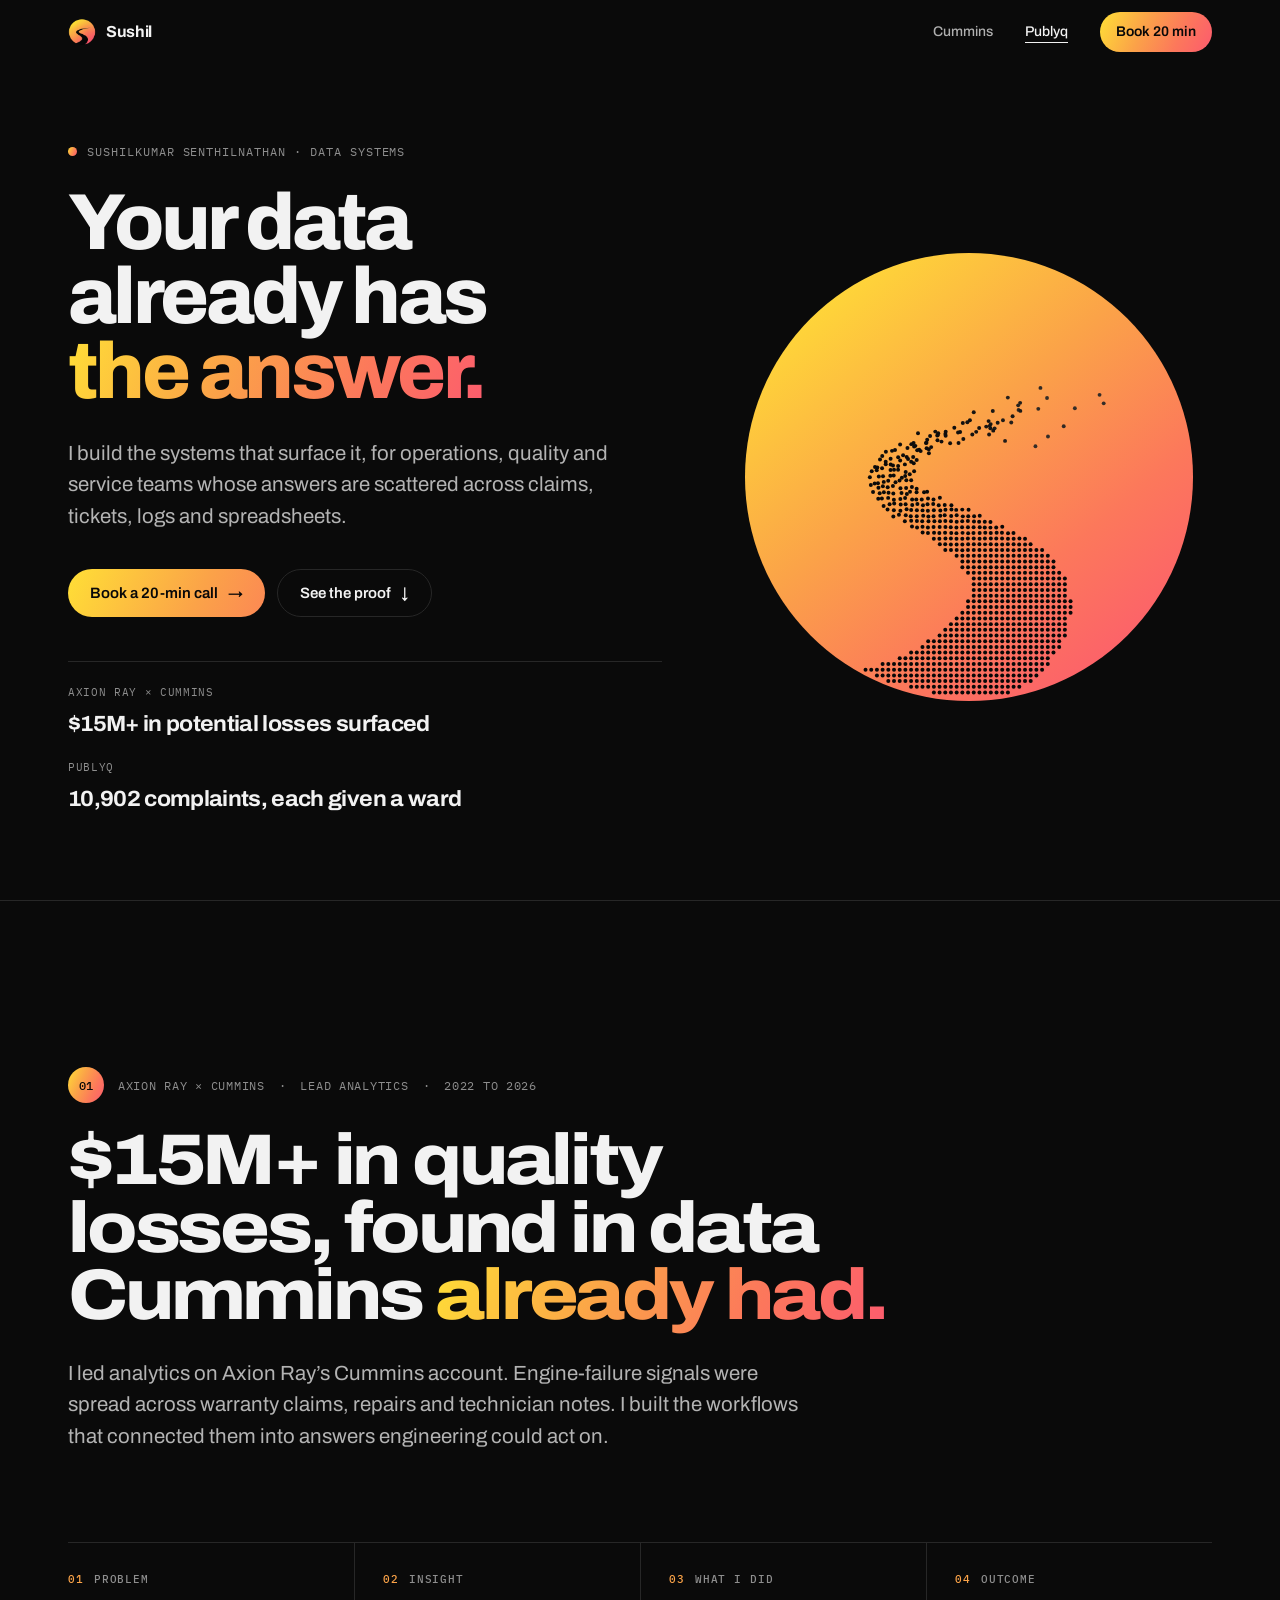
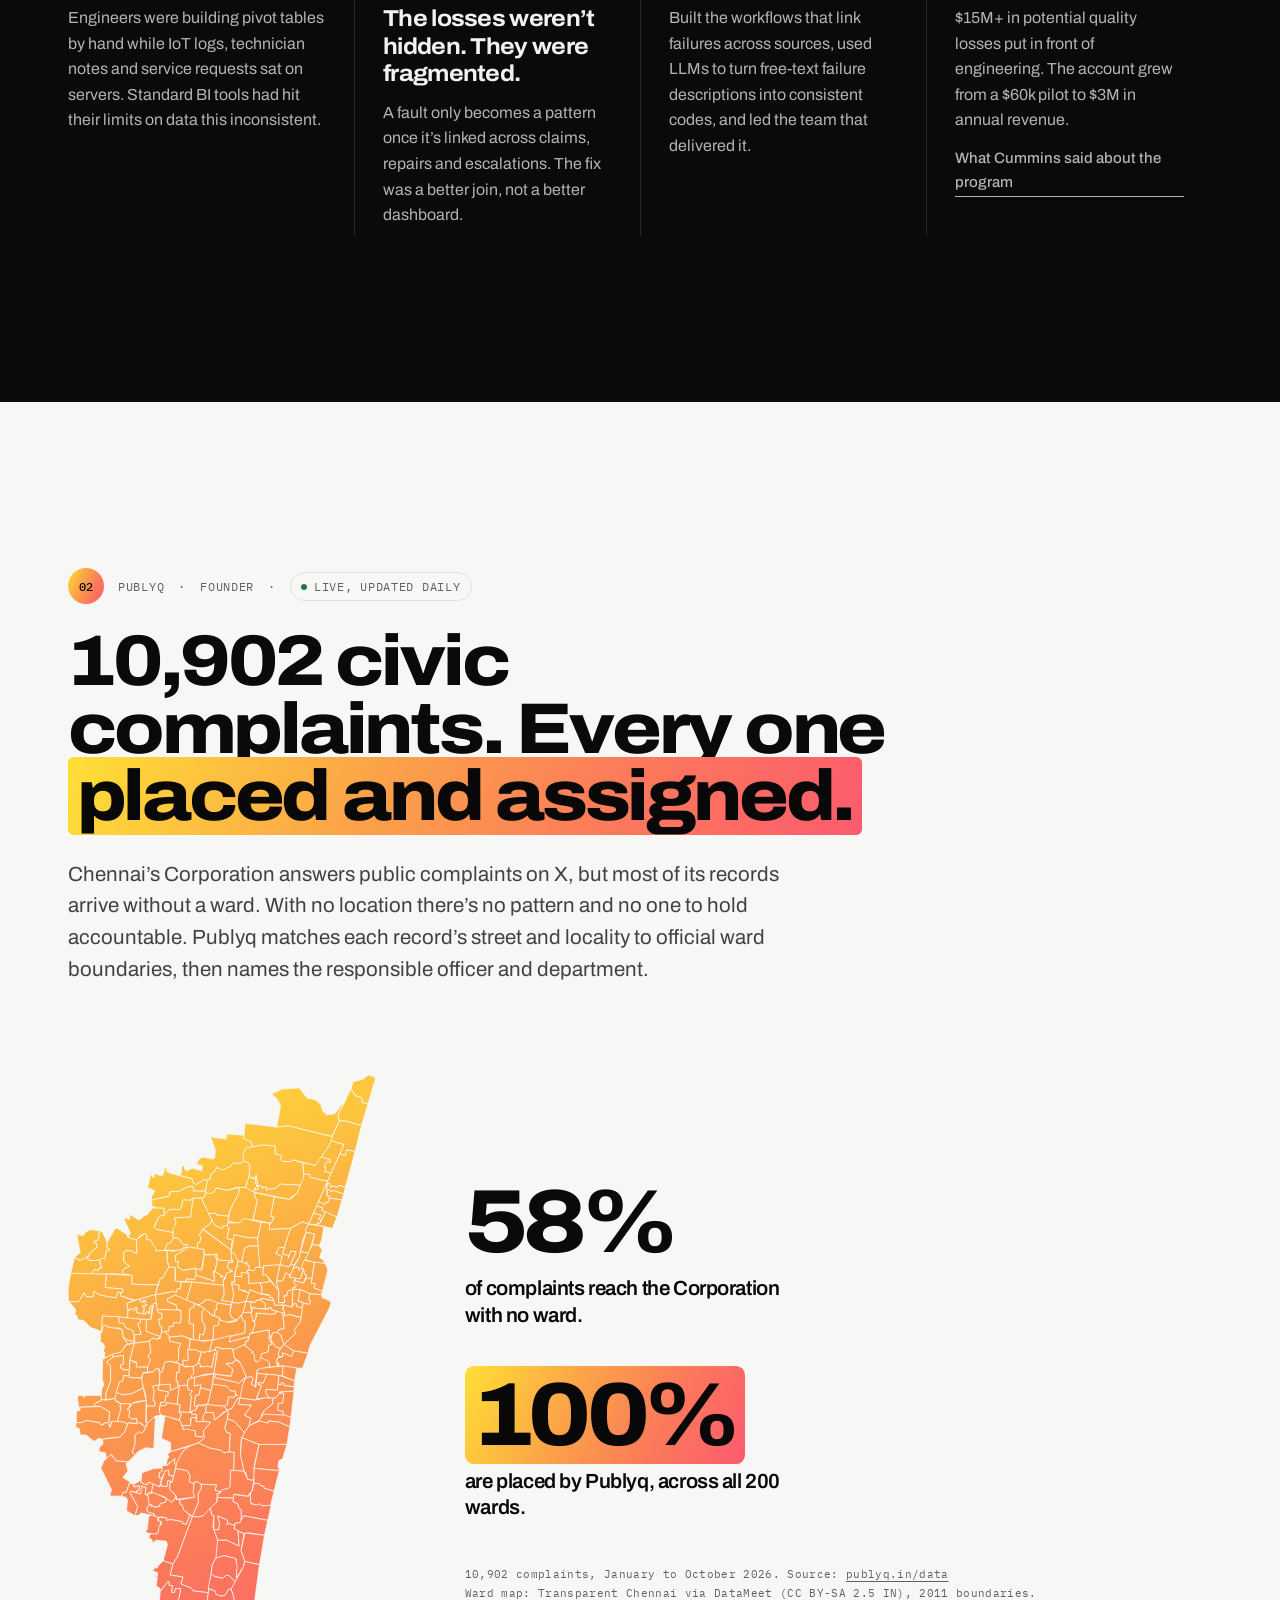
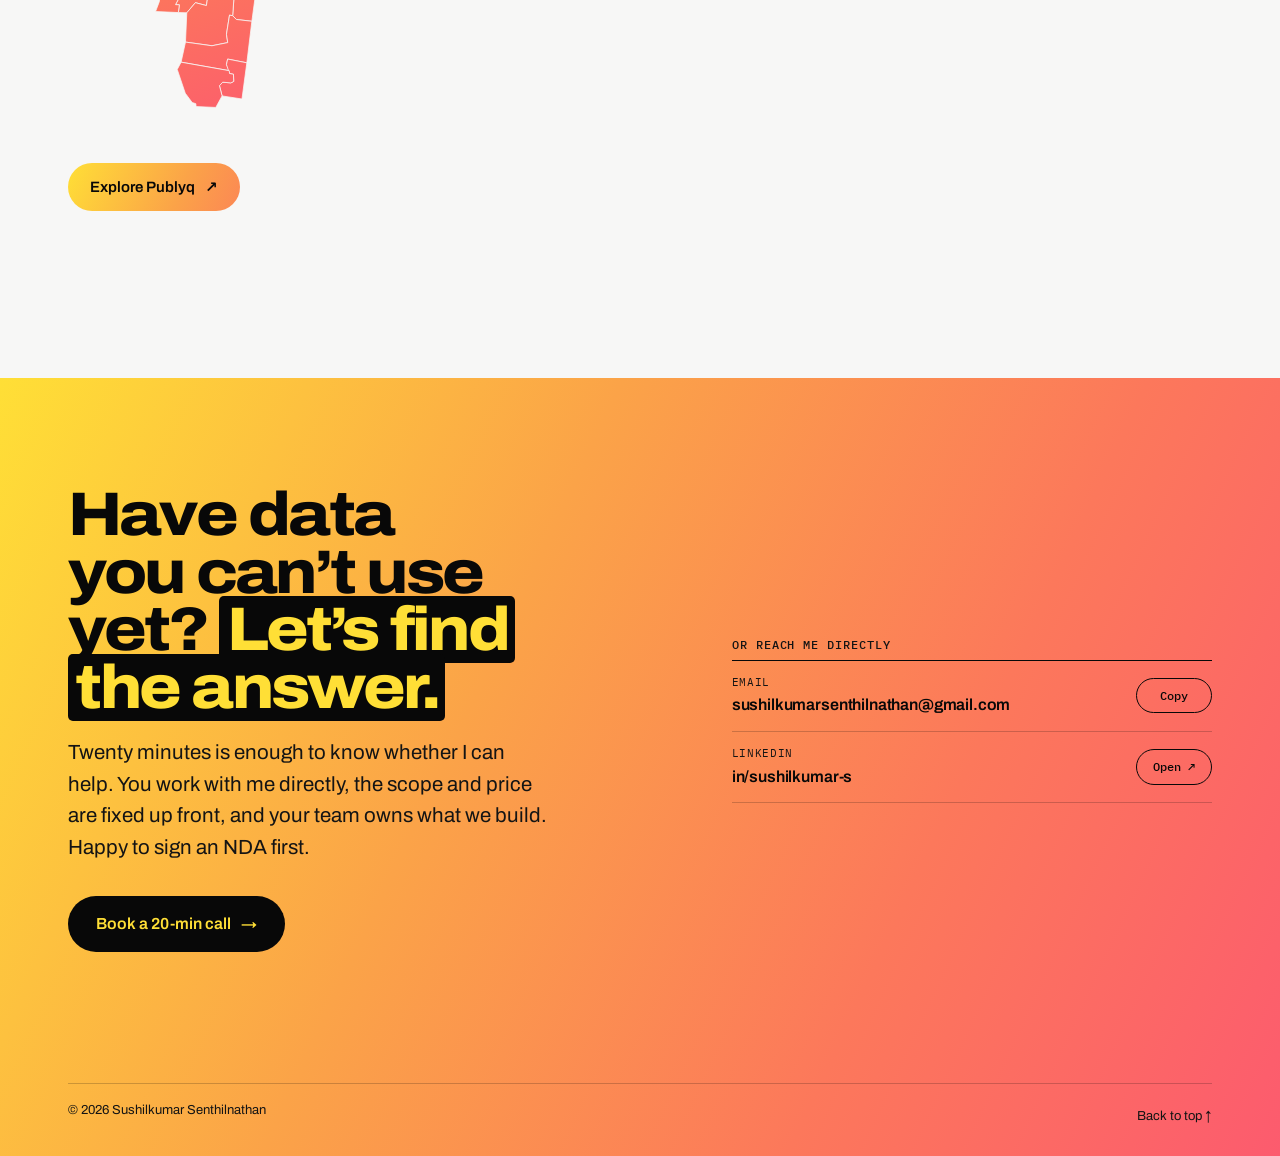
==== commit 56cef46e: "Replace the Publyq dot grid with Chennai's ward map The proof is that every ward is covered, so show" ====
--- a/index.html
+++ b/index.html
@@ -92,17 +92,223 @@
       <p class="lede reveal reveal-d2">Chennai&rsquo;s Corporation answers public complaints on X, but most of its records arrive without a ward. With no location there&rsquo;s no pattern and no one to hold accountable. Publyq matches each record&rsquo;s street and locality to official ward boundaries, then names the responsible officer and department.</p>
     </header>
 
-    <div class="data-panel">
-      <div>
-        <div class="waffle" id="waffle" role="img" aria-label="100 dots. 58 represent records that arrived without a ward; all 100 are placed in a ward after processing."></div>
-        <div class="waffle-legend" aria-hidden="true"><span><i></i>Arrived with a ward</span><span><i class="alt"></i>Arrived without one</span><span><i class="sun"></i>Placed by Publyq</span></div>
-      </div>
-      <div class="data-copy">
-        <p class="data-big"><span data-count="58" data-suffix="%">58%</span> <span class="data-arrow" aria-hidden="true">&rarr;</span> <span class="hl">100%</span></p>
-        <h3>of records with a ward, across all 200 wards of the city.</h3>
-        <p>The insight: accountability is geographic. A complaint becomes actionable the moment it has a place and an owner, so the hard problem was location, not AI.</p>
-        <button type="button" class="btn btn-line waffle-toggle" id="waffle-toggle" aria-pressed="false" aria-controls="waffle">Place every record</button>
-        <p class="data-source">10,902 complaints, January to October 2026. Source: <a href="#" data-link="publyqData">publyq.in/data</a></p>
+    <div class="ward-proof">
+      <figure class="ward-map">
+        <svg class="wards" id="wards" viewBox="0 0 360 741" role="img" aria-label="Map of Chennai's 200 wards, every one lit up" data-inview>
+          <defs>
+            <linearGradient id="city-sun" gradientUnits="userSpaceOnUse" x1="40" y1="0" x2="320" y2="741">
+              <stop offset="0" stop-color="#FFDF36"/><stop offset=".4" stop-color="#FBA348"/><stop offset=".72" stop-color="#FC785B"/><stop offset="1" stop-color="#FC5B6E"/>
+            </linearGradient>
+          </defs>
+          <!-- Ward boundaries (2011): Transparent Chennai via DataMeet, CC BY-SA 2.5 IN. Simplified and projected for display. -->
+          <g fill="url(#city-sun)">
+          <path d="M351.7,33.3L344.8,32.5L344.1,26.4L337.1,24.6L331.5,16.5L334.2,7.8L345.3,5.2L352.1,0.0L359.8,2.3L360.0,5.5Z" style="--i:0"/>
+          <path d="M344.0,59.1L323.8,53.6L317.7,54.2L316.4,47.1L331.5,16.5L337.1,24.6L344.1,26.4L344.8,32.5L351.7,33.3Z" style="--i:1"/>
+          <path d="M336.4,89.8L326.6,87.6L325.0,94.4L318.3,93.1L323.2,81.6L307.4,76.9L317.7,54.2L323.8,53.6L344.0,59.1Z" style="--i:2"/>
+          <path d="M318.3,93.1L308.3,115.2L300.8,112.8L302.3,108.7L299.8,107.9L304.3,100.8L307.3,102.3L307.7,99.5L296.0,95.5L305.7,83.6L307.4,76.9L323.2,81.6Z" style="--i:3"/>
+          <path d="M325.1,131.2L316.8,129.5L315.5,131.9L309.8,129.8L309.1,131.5L307.1,131.0L307.0,127.2L303.3,126.4L318.3,93.1L325.0,94.4L326.6,87.6L336.4,89.8Z" style="--i:4"/>
+          <path d="M308.3,115.2L304.1,124.5L282.9,119.8L283.4,116.6L276.2,116.2L275.1,102.9L289.7,105.8L296.0,95.5L307.7,99.5L307.3,102.3L304.3,100.8L299.8,107.9L302.3,108.7L300.8,112.8Z" style="--i:5"/>
+          <path d="M291.1,154.0L282.0,174.8L274.7,172.1L260.2,180.0L235.3,180.9L236.4,173.6L238.1,173.6L241.6,166.8L237.4,165.8L241.7,142.8L258.9,145.5L262.5,144.1L268.4,138.2L276.2,116.2L283.4,116.6L282.9,119.8L304.1,124.5Z" style="--i:6"/>
+          <path d="M323.2,139.3L310.1,135.4L306.8,136.6L306.3,134.3L302.4,133.3L304.4,126.9L307.0,127.2L307.1,131.0L309.1,131.5L309.8,129.8L315.5,131.9L316.8,129.5L325.1,131.2Z" style="--i:7"/>
+          <path d="M321.2,146.4L306.2,144.3L306.8,142.2L303.2,141.3L304.1,137.0L302.4,133.3L306.3,134.3L308.0,137.0L310.1,135.4L323.2,139.3Z" style="--i:8"/>
+          <path d="M306.2,144.3L304.6,149.8L301.9,148.9L301.2,152.1L293.7,148.5L303.3,126.4L303.2,141.3L306.8,142.2Z" style="--i:9"/>
+          <path d="M315.1,166.5L297.6,159.1L298.6,155.2L291.1,154.0L293.7,148.5L301.2,152.1L301.9,148.9L304.6,149.8L306.2,144.3L321.2,146.4Z" style="--i:10"/>
+          <path d="M301.9,160.4L296.7,170.3L293.3,168.9L296.7,164.4L287.8,162.1L291.1,154.0L298.6,155.2L297.6,159.1Z" style="--i:11"/>
+          <path d="M296.7,170.3L295.2,174.0L292.4,173.4L291.7,175.4L282.0,174.8L287.8,162.1L296.7,164.4L293.3,168.9Z" style="--i:12"/>
+          <path d="M291.7,175.4L292.4,173.4L295.2,174.0L301.9,160.4L315.1,166.5L309.7,179.8Z" style="--i:13"/>
+          <path d="M309.0,72.0L258.1,59.6L244.7,61.1L249.1,36.1L245.4,28.4L238.7,22.2L251.1,16.4L270.9,15.1L280.5,27.2L289.1,28.6L296.2,34.2L298.3,42.1L303.1,46.8L312.6,45.4L325.8,29.0L316.4,47.1L317.7,54.2Z" style="--i:14"/>
+          <path d="M244.7,61.1L258.1,59.6L310.1,72.4L305.7,83.6L289.7,105.8L263.6,99.5L260.5,101.5L251.4,101.3L248.6,98.8L250.3,94.6L242.6,92.4L242.9,83.2L228.3,82.1L216.2,84.0L214.8,78.7L205.6,74.4L207.7,56.4Z" style="--i:15"/>
+          <path d="M206.0,70.6L205.6,74.4L214.8,78.7L216.2,84.0L207.0,87.2L205.8,101.5L202.2,103.6L193.8,103.2L190.8,107.0L181.2,111.4L174.4,108.3L173.0,111.8L167.8,115.7L166.5,121.8L162.7,123.5L160.0,122.6L150.2,128.6L146.5,126.2L145.5,121.8L129.2,117.0L132.6,115.7L133.4,107.3L136.7,105.8L136.8,110.6L139.1,112.4L145.4,109.1L157.0,112.4L157.2,106.3L150.4,104.9L153.4,98.6L158.3,96.1L169.1,98.5L171.9,97.3L172.8,88.4L167.1,72.6L185.7,75.0L186.3,69.1Z" style="--i:16"/>
+          <path d="M275.1,102.9L276.3,119.3L272.3,129.2L249.0,127.9L242.9,133.0L233.3,134.0L232.6,135.7L232.6,131.5L228.3,131.6L228.1,133.2L227.7,130.7L222.8,129.5L220.5,123.9L220.6,117.4L219.8,122.0L217.1,121.2L217.4,119.3L216.2,121.4L212.2,118.5L213.2,105.3L210.3,102.1L206.0,102.1L205.0,96.8L207.0,87.2L209.7,85.2L228.3,82.1L238.0,82.6L242.9,83.2L242.6,92.4L250.3,94.6L248.6,98.8L251.4,101.3L260.5,101.5L263.6,99.5Z" style="--i:17"/>
+          <path d="M208.2,131.9L197.4,131.9L186.5,135.3L173.7,132.3L171.0,137.3L166.9,139.0L160.8,138.2L163.2,123.4L166.5,121.8L167.8,115.7L173.0,111.8L174.4,108.3L181.2,111.4L190.8,107.0L193.8,103.2L202.2,103.6L205.8,101.5L210.3,102.1L213.3,106.4L212.2,118.5Z" style="--i:18"/>
+          <path d="M217.5,137.2L208.2,132.3L212.2,118.5L214.5,120.8L216.5,121.4L217.4,119.3L217.1,121.2L219.6,121.6L220.4,127.8L222.3,129.4L220.5,130.1L222.9,130.6L222.9,133.9L219.2,134.6L219.1,132.1Z" style="--i:19"/>
+          <path d="M272.3,129.2L268.4,138.2L258.9,145.5L217.5,137.2L219.1,132.1L219.2,134.6L222.9,133.9L222.8,130.3L220.5,130.1L222.3,129.4L220.4,127.8L220.3,117.4L222.8,129.5L227.7,130.7L228.1,133.2L228.3,131.6L232.6,131.5L232.6,135.7L233.3,134.0L242.9,133.0L249.0,127.9Z" style="--i:20"/>
+          <path d="M161.1,136.1L146.9,136.1L146.5,130.3L139.4,131.5L130.3,136.1L120.4,136.5L118.5,138.0L119.0,141.9L98.0,146.5L98.0,142.5L101.8,135.8L93.3,132.0L97.1,115.7L100.5,120.9L101.5,115.1L109.1,118.5L111.2,117.2L114.0,107.9L116.0,109.5L115.6,112.9L118.9,114.8L145.5,121.8L146.5,126.2L149.8,128.6L160.0,122.6L163.2,123.4Z" style="--i:21"/>
+          <path d="M161.1,138.4L160.2,143.5L158.5,144.1L145.8,144.5L142.8,147.1L135.0,146.3L132.5,155.0L129.7,158.3L123.7,157.1L117.9,158.5L112.7,164.1L112.8,156.2L100.8,155.5L101.4,153.6L99.5,155.1L98.5,153.7L98.0,146.5L119.0,141.9L119.8,136.8L130.3,136.1L139.4,131.5L146.5,130.3L146.9,136.1L161.1,136.1Z" style="--i:22"/>
+          <path d="M123.6,191.0L120.5,196.5L116.2,197.9L113.5,205.2L103.2,206.7L96.6,193.2L91.8,193.1L92.8,189.7L90.5,185.9L85.4,187.8L80.0,193.3L70.1,190.2L73.2,185.6L65.8,169.3L67.3,167.3L72.1,169.4L72.3,163.3L82.4,169.5L86.7,167.9L89.0,164.3L92.1,164.5L99.3,155.8L112.8,156.2L112.5,164.6L108.7,164.8L105.8,167.9L100.6,177.9L103.8,180.8L122.9,184.5Z" style="--i:23"/>
+          <path d="M122.9,184.5L103.8,180.8L100.9,178.4L105.8,167.9L108.7,164.8L112.3,164.9L117.9,158.5L123.7,157.1L129.7,158.3L132.5,155.0L135.0,146.3L144.2,146.9L146.5,144.5L143.8,166.5L124.7,167.4L126.6,173.5Z" style="--i:24"/>
+          <path d="M168.8,170.2L166.3,174.5L157.7,180.8L153.6,188.0L156.1,189.8L154.6,196.0L151.7,197.2L151.6,203.5L143.2,201.6L139.4,202.9L139.9,199.1L135.2,198.9L128.9,191.2L123.6,191.0L123.0,181.7L126.6,173.5L124.7,167.4L143.8,166.5L146.5,144.5L156.5,144.2Z" style="--i:25"/>
+          <path d="M188.2,165.5L173.9,164.2L173.4,162.0L164.9,162.4L156.5,144.2L160.2,143.5L161.1,138.4L166.9,139.0L171.0,137.3L173.7,132.3L186.5,135.3L200.7,131.8L200.4,137.9L190.1,158.2Z" style="--i:26"/>
+          <path d="M219.1,138.0L218.5,141.3L221.8,147.4L217.0,169.7L205.3,168.9L202.4,172.6L198.2,173.6L187.3,171.3L190.1,158.2L200.4,137.9L200.7,131.8L208.2,131.9Z" style="--i:27"/>
+          <path d="M217.0,169.7L221.8,147.4L218.5,141.3L219.1,138.0L241.7,142.8L237.4,165.8L241.6,166.8L238.1,173.6Z" style="--i:28"/>
+          <path d="M186.8,176.5L182.0,176.8L180.9,180.1L171.9,176.2L164.9,162.4L173.4,162.0L173.9,164.2L188.2,165.5L187.3,171.3L193.7,173.4L187.6,173.3Z" style="--i:29"/>
+          <path d="M191.1,205.2L158.1,180.3L166.3,174.5L168.8,170.2L171.9,176.2L177.7,178.9L180.9,180.1L182.0,176.8L186.8,176.5L188.7,178.6L186.4,191.6L192.8,193.2Z" style="--i:30"/>
+          <path d="M113.5,205.2L116.2,197.9L120.5,196.5L123.6,191.0L128.9,191.2L135.2,198.9L139.9,199.1L139.4,202.9L135.8,201.7L134.6,203.9L129.1,205.7Z" style="--i:31"/>
+          <path d="M191.1,205.2L191.8,218.3L175.5,216.9L174.7,210.2L160.2,210.4L158.9,204.3L151.6,203.5L151.7,197.2L154.6,196.0L156.1,189.8L153.6,188.0L157.7,180.8Z" style="--i:32"/>
+          <path d="M226.6,172.7L222.2,191.2L206.9,190.1L194.7,187.0L193.0,201.8L191.4,204.0L192.8,193.2L186.4,191.6L188.8,179.2L186.8,176.5L187.6,173.3L199.0,173.4L203.0,172.1L204.1,169.1L209.3,168.6Z" style="--i:33"/>
+          <path d="M222.2,191.2L223.6,200.8L211.6,200.4L206.7,203.4L203.8,219.1L198.8,218.1L193.6,207.7L191.0,209.5L194.7,187.0L206.9,190.1Z" style="--i:34"/>
+          <path d="M223.6,200.8L224.9,226.1L220.6,225.1L218.0,229.2L212.2,229.8L212.5,223.5L209.2,221.7L209.8,218.9L208.9,221.6L203.8,219.1L206.6,203.9L211.6,200.4Z" style="--i:35"/>
+          <path d="M260.7,179.9L253.6,202.3L247.6,202.1L243.5,209.3L251.0,212.8L248.7,222.5L229.0,223.6L228.4,226.4L224.9,226.1L222.2,191.2L226.6,172.7L236.4,173.6L235.8,181.2Z" style="--i:36"/>
+          <path d="M253.6,202.3L260.7,179.9L274.7,172.1L282.0,174.8L278.5,181.1L279.8,181.9L275.0,194.2L271.1,214.0L264.8,223.1L260.9,221.5L267.3,207.2L260.9,206.4L258.2,214.6L258.2,211.3L251.3,210.4Z" style="--i:37"/>
+          <path d="M286.4,198.8L288.9,186.3L279.0,184.4L278.5,181.1L282.0,174.8L299.8,177.6L297.3,193.6L294.3,199.9Z" style="--i:38"/>
+          <path d="M272.6,206.8L279.0,184.4L288.9,186.3L282.4,209.0Z" style="--i:39"/>
+          <path d="M260.9,221.5L259.1,225.0L248.7,222.5L251.0,212.8L243.5,209.3L247.6,202.1L253.6,202.3L251.3,210.4L258.2,211.3L258.2,214.6L260.9,206.4L267.3,207.2Z" style="--i:40"/>
+          <path d="M278.0,216.3L273.4,227.1L270.8,229.2L270.3,225.5L267.0,225.2L266.5,227.2L263.9,226.1L271.1,214.0L272.6,206.8L282.4,209.0Z" style="--i:41"/>
+          <path d="M294.3,199.9L297.8,205.5L294.7,214.0L299.7,217.5L301.2,220.8L290.2,220.3L278.0,216.3L286.4,198.8Z" style="--i:42"/>
+          <path d="M203.8,219.1L208.9,221.6L209.8,218.9L209.2,221.7L212.3,223.1L212.2,228.2L209.7,229.7L211.7,233.0L203.2,231.6L203.7,236.7L195.3,236.0L197.2,224.8L199.6,223.7L197.8,222.6L199.3,218.2Z" style="--i:43"/>
+          <path d="M236.4,240.8L233.3,243.0L211.7,244.6L212.0,233.8L209.8,229.0L218.0,229.2L220.6,225.1L228.6,226.3L228.4,234.0L232.4,234.1Z" style="--i:44"/>
+          <path d="M244.4,241.6L246.9,252.7L232.4,234.1L228.4,234.0L229.0,223.6L248.7,222.5Z" style="--i:45"/>
+          <path d="M259.6,234.4L255.4,231.8L251.6,241.3L244.4,241.6L248.7,222.5L259.1,225.0L260.9,221.5L264.8,223.1L262.2,232.7Z" style="--i:46"/>
+          <path d="M273.7,226.0L275.9,227.0L272.2,239.1L259.5,237.2L264.3,226.2L270.3,225.5L270.8,229.2Z" style="--i:47"/>
+          <path d="M288.9,219.3L285.8,238.6L278.5,238.8L279.5,234.3L276.7,233.2L275.9,227.0L273.3,225.5L277.0,217.2Z" style="--i:48"/>
+          <path d="M298.2,253.4L288.0,249.6L289.7,244.6L285.1,244.0L288.9,219.3L301.2,220.8L304.6,228.4Z" style="--i:49"/>
+          <path d="M265.8,241.1L266.4,238.0L272.5,238.8L275.2,229.5L277.4,230.3L276.7,233.2L279.5,234.3L275.8,244.1Z" style="--i:50"/>
+          <path d="M296.8,257.3L283.4,256.5L274.2,252.0L263.6,250.7L263.9,248.4L266.3,248.9L267.6,246.4L264.3,243.0L265.8,241.1L275.8,244.1L280.0,237.9L285.8,238.6L285.1,244.0L289.7,244.6L288.0,249.6L298.2,253.4Z" style="--i:51"/>
+          <path d="M266.4,238.0L264.3,243.0L267.6,246.4L266.3,248.9L263.9,248.4L263.4,251.0L257.4,253.5L256.4,259.1L253.2,258.8L254.3,266.5L246.7,266.8L247.1,253.2L244.4,241.6L251.6,241.3L255.4,231.8L259.6,234.4L259.8,237.4Z" style="--i:52"/>
+          <path d="M263.4,251.0L262.7,272.0L254.0,269.7L252.2,272.2L251.6,266.6L254.3,266.5L253.2,258.8L256.4,259.1L257.4,253.5Z" style="--i:53"/>
+          <path d="M263.0,270.8L263.4,251.0L272.2,251.6L269.8,265.4L275.5,266.2L275.1,272.8L267.4,271.5L267.9,268.4L265.2,267.8Z" style="--i:54"/>
+          <path d="M275.7,267.5L275.5,266.2L269.8,265.4L272.2,251.6L283.5,256.1L282.0,263.3L284.4,264.0L283.3,268.8Z" style="--i:55"/>
+          <path d="M275.1,272.8L273.5,283.4L271.3,283.7L260.3,280.9L254.1,282.4L253.5,276.8L250.7,274.2L252.2,274.5L253.2,269.7L262.4,272.2L265.2,267.8L267.9,268.4L267.4,271.5Z" style="--i:56"/>
+          <path d="M251.7,279.1L253.5,297.3L247.1,298.3L245.4,302.0L240.0,301.9L237.6,307.4L236.0,307.1L235.7,298.8L215.2,302.4L219.2,292.5L218.2,287.9L221.1,282.9L220.6,278.8L236.8,280.3L243.1,279.6L245.7,276.2Z" style="--i:57"/>
+          <path d="M251.8,279.2L254.1,279.6L254.1,282.4L260.3,280.9L268.6,283.7L273.5,283.4L272.3,289.4L265.4,298.3L266.8,302.9L253.3,315.7L264.6,323.3L262.4,330.0L251.4,325.8L251.7,330.1L246.2,329.8L246.9,323.6L252.9,315.6L249.0,304.5L245.4,302.0L247.1,298.3L253.5,297.3Z" style="--i:58"/>
+          <path d="M253.3,315.7L266.8,302.9L265.4,298.3L272.3,289.4L275.7,267.5L283.3,268.8L284.4,264.0L282.0,263.3L283.4,256.5L296.8,257.3L297.6,260.8L307.1,264.6L308.1,268.0L305.5,274.9L283.5,317.2L281.3,326.1L264.6,323.3Z" style="--i:59"/>
+          <path d="M226.7,331.4L223.7,335.3L220.1,336.1L218.2,333.6L217.9,327.7L216.0,324.7L214.9,325.7L216.1,323.6L205.9,316.3L208.1,315.6L208.1,312.1L211.1,311.6L212.7,303.1L235.7,298.8L235.9,310.3L239.2,315.5L235.1,317.1L234.6,324.5L226.9,326.8Z" style="--i:60"/>
+          <path d="M245.4,302.0L249.0,304.5L252.9,315.6L248.7,320.4L243.4,318.7L237.5,309.9L240.0,301.9Z" style="--i:61"/>
+          <path d="M237.6,307.4L238.0,311.6L243.4,318.7L248.7,320.4L246.4,326.4L247.5,331.6L245.5,331.6L244.2,336.6L244.4,338.2L247.1,337.5L247.3,338.9L245.0,339.8L245.7,341.1L239.6,342.2L236.1,342.2L236.1,337.8L233.0,333.8L231.3,334.6L225.9,331.0L226.9,326.8L234.6,324.5L235.1,317.1L239.2,315.5L235.9,310.3L236.0,307.1Z" style="--i:62"/>
+          <path d="M159.7,209.5L156.3,228.9L148.2,226.6L134.5,229.2L128.6,225.0L129.0,218.7L125.8,218.6L125.5,211.5L141.6,201.6L158.9,204.3Z" style="--i:63"/>
+          <path d="M149.6,226.6L150.1,234.7L148.4,239.8L138.8,239.0L138.4,241.9L126.0,242.0L125.6,225.4L118.1,225.4L115.9,215.3L116.1,205.6L123.8,206.6L134.6,203.9L135.8,201.7L139.4,202.9L125.5,211.5L125.8,218.6L129.0,218.7L128.6,225.0L134.5,229.2Z" style="--i:64"/>
+          <path d="M174.7,210.2L173.1,211.5L174.6,218.8L172.4,230.3L170.8,229.4L170.4,231.4L171.9,241.9L150.1,234.7L149.6,226.6L156.3,228.9L157.8,225.4L159.7,209.5L161.3,211.0Z" style="--i:65"/>
+          <path d="M182.5,246.4L138.4,241.9L138.8,239.0L148.4,239.8L150.1,234.7L171.9,241.9L170.8,229.4L179.7,234.8L179.0,237.2L179.9,235.2L184.3,237.8L182.0,239.6Z" style="--i:66"/>
+          <path d="M172.4,230.3L174.6,218.8L173.1,211.5L174.7,210.2L175.5,216.9L192.4,218.0L193.0,220.0L188.1,219.6L186.6,226.0L193.0,230.1L185.9,232.0L184.3,237.8L179.9,235.2L179.0,237.2L179.7,234.8Z" style="--i:67"/>
+          <path d="M195.0,235.6L195.6,242.7L191.7,242.6L194.3,257.5L192.1,266.6L179.8,264.1L182.8,257.4L182.0,239.6L184.0,239.4L185.9,232.0L193.0,230.1L186.6,226.0L188.1,219.6L193.1,219.8L191.0,209.5L193.4,207.7L194.7,208.7L199.3,218.2L197.8,222.6L199.6,223.7L197.2,224.8Z" style="--i:68"/>
+          <path d="M225.4,243.5L227.8,253.1L226.1,256.9L213.1,251.7L212.2,255.4L208.4,254.6L208.0,252.8L201.5,252.1L199.7,251.1L200.7,246.6L191.9,244.8L191.7,242.6L195.6,242.7L195.0,235.6L203.7,236.7L203.2,231.6L207.2,231.4L212.0,233.8L211.5,244.5Z" style="--i:69"/>
+          <path d="M212.2,255.4L208.8,265.1L199.4,267.5L192.1,266.6L194.3,257.5L191.9,244.8L200.1,246.1L200.0,251.3Z" style="--i:70"/>
+          <path d="M226.9,256.4L227.5,250.1L225.4,243.5L234.6,242.8L236.4,240.8L246.9,252.7L246.7,266.8L251.6,266.6L251.6,269.7L242.1,269.9L239.6,261.0L236.2,260.9L236.7,258.5L234.0,257.3Z" style="--i:71"/>
+          <path d="M241.3,264.8L226.1,261.7L224.9,264.0L220.7,263.9L220.0,266.4L208.8,265.1L213.1,251.7L226.1,256.9L236.5,258.3L236.2,260.9L239.6,261.0Z" style="--i:72"/>
+          <path d="M205.0,279.0L198.0,287.3L192.0,284.5L189.5,279.8L192.1,266.6L199.4,267.5L208.8,265.1Z" style="--i:73"/>
+          <path d="M215.2,266.2L213.8,269.1L215.4,278.4L205.0,279.0L208.8,265.1Z" style="--i:74"/>
+          <path d="M226.8,261.8L226.3,264.3L231.5,267.8L231.2,273.7L219.3,274.4L218.3,272.0L215.4,272.8L213.8,269.1L215.2,266.2L220.0,266.4L220.7,263.9L224.9,264.0Z" style="--i:75"/>
+          <path d="M231.2,273.7L231.5,267.8L226.3,264.3L226.8,261.8L241.3,264.8L242.1,269.9L251.6,269.7L252.2,274.5L250.7,274.2L253.5,276.8L253.2,279.3L238.4,275.0L238.5,273.0L235.0,272.8L234.6,274.7Z" style="--i:76"/>
+          <path d="M243.9,276.8L243.1,279.6L236.8,280.3L220.6,278.8L219.8,287.3L216.0,288.7L217.2,288.1L213.9,279.9L215.9,277.2L215.1,272.9L234.6,274.7L235.0,272.8L238.5,273.0L238.4,275.0Z" style="--i:77"/>
+          <path d="M37.0,182.5L35.9,191.5L34.4,194.0L30.7,194.8L31.4,197.1L33.4,197.2L33.9,202.4L26.0,208.2L23.1,212.8L15.0,217.4L7.5,214.0L14.4,208.1L10.1,187.0L18.2,187.9L19.9,184.5L26.0,181.1Z" style="--i:78"/>
+          <path d="M46.0,196.0L45.8,203.0L49.1,204.2L48.5,205.8L45.1,205.7L43.2,215.4L29.3,218.2L22.6,215.7L26.0,208.2L33.9,202.4L33.4,197.2L31.4,197.1L30.7,194.8L34.4,194.0L35.9,191.5L37.0,182.5L40.4,184.2Z" style="--i:79"/>
+          <path d="M37.0,216.9L39.4,226.6L36.2,226.2L35.6,229.4L31.1,228.0L27.4,233.9L3.1,232.4L7.5,214.0L13.9,217.5L23.1,212.8L22.6,215.7L26.4,217.7Z" style="--i:80"/>
+          <path d="M80.2,193.1L80.8,209.3L72.4,205.7L68.2,205.9L65.2,208.3L65.5,219.1L72.2,224.1L64.6,227.9L63.8,231.1L65.3,233.2L74.8,234.8L54.6,232.9L27.4,233.9L31.1,228.0L35.6,229.4L36.2,226.2L39.4,226.6L37.0,216.9L39.9,214.9L43.2,215.4L45.1,205.7L48.8,205.7L48.9,204.0L45.8,203.0L46.0,196.0L55.1,180.1L57.3,179.4L69.0,186.8L70.1,190.2Z" style="--i:81"/>
+          <path d="M74.8,234.8L65.3,233.2L63.8,231.1L64.6,227.9L72.2,224.1L65.5,219.1L65.2,208.3L68.2,205.9L72.4,205.7L80.8,209.3L80.2,193.1L90.0,185.7L92.6,189.0L91.8,193.1L96.6,193.2L102.8,203.2L102.7,206.4L116.1,205.6L115.9,215.3L118.1,225.7L110.9,237.9L107.9,238.4L105.3,246.1L74.8,245.2Z" style="--i:82"/>
+          <path d="M61.5,255.1L64.1,255.0L64.2,250.8L43.5,249.2L45.0,233.3L74.8,234.8L74.8,245.2L105.3,246.1L102.6,257.3L79.1,264.0L61.3,258.9Z" style="--i:83"/>
+          <path d="M45.0,233.3L43.5,249.2L64.2,250.8L64.1,255.0L58.3,254.8L56.3,261.4L38.2,258.2L30.5,253.6L29.4,259.9L20.8,259.8L19.2,254.9L12.6,265.7L0.4,265.3L0.0,250.3L3.1,232.4Z" style="--i:84"/>
+          <path d="M70.2,275.8L70.1,284.4L40.4,282.5L39.3,300.7L26.3,295.7L18.8,287.9L11.2,286.5L10.6,282.4L8.1,280.5L8.9,274.7L1.0,265.4L12.6,265.7L19.2,254.9L21.4,260.0L29.4,259.9L30.5,253.6L38.2,258.2L56.3,261.4L58.3,254.8L60.0,254.5L61.7,255.2L61.3,258.9L77.2,264.2L69.0,267.6Z" style="--i:85"/>
+          <path d="M88.5,280.1L80.4,278.6L80.7,272.5L77.9,272.7L78.5,276.0L75.0,276.0L74.3,273.8L70.2,275.8L69.0,267.6L85.0,262.1L84.8,265.6L88.1,266.3L88.4,263.8L91.0,264.2L90.0,265.4L92.1,270.5L87.6,270.1L87.5,272.0L89.6,272.2Z" style="--i:86"/>
+          <path d="M98.7,270.6L96.3,271.0L95.2,280.3L94.1,277.7L91.6,277.8L91.3,280.3L88.5,280.1L89.6,272.2L87.5,272.0L87.6,270.1L92.1,270.5L92.1,269.1L90.6,269.0L91.0,264.2L88.4,263.8L88.1,266.3L84.8,265.6L85.0,262.1L102.6,257.3L104.1,267.8L100.3,267.8L100.1,270.8Z" style="--i:87"/>
+          <path d="M70.1,284.4L70.2,275.8L72.1,275.8L72.2,273.9L78.5,276.0L77.9,272.7L80.7,272.5L80.4,278.6L90.9,280.4L91.6,277.8L94.1,277.7L95.2,280.3L96.3,271.0L98.7,270.6L97.1,286.7L71.2,285.7Z" style="--i:88"/>
+          <path d="M108.8,306.9L91.4,300.3L90.9,298.0L91.9,286.4L97.5,286.3L100.3,267.8L104.1,267.8L105.5,278.2L110.3,279.2L110.2,285.7L106.4,286.1L107.5,293.7L110.2,295.3Z" style="--i:89"/>
+          <path d="M59.7,283.4L60.2,290.8L65.0,290.5L67.8,296.2L75.7,299.2L77.8,305.3L77.5,312.7L69.4,310.6L64.7,306.9L63.5,298.8L60.9,296.7L51.0,296.5L43.0,293.4L39.4,300.7L40.4,282.5Z" style="--i:90"/>
+          <path d="M84.8,286.2L85.0,290.0L82.0,291.4L86.0,303.7L78.1,304.7L78.1,314.3L70.2,315.3L64.7,306.9L69.4,310.6L77.5,312.7L77.4,304.0L75.7,299.2L67.8,296.2L65.0,290.5L60.2,290.8L59.7,283.4Z" style="--i:91"/>
+          <path d="M78.1,314.3L78.1,304.7L86.0,303.7L82.0,291.4L85.0,290.0L84.8,286.2L91.9,286.4L91.4,300.3L108.8,306.9L103.7,309.9L99.6,308.2L95.2,312.1Z" style="--i:92"/>
+          <path d="M132.7,242.6L131.8,250.8L128.2,250.5L127.1,255.1L123.1,253.8L102.5,257.7L107.9,238.4L110.9,237.9L118.1,225.4L125.4,225.0L125.5,241.2Z" style="--i:93"/>
+          <path d="M145.2,242.7L139.0,264.1L125.6,257.9L116.4,262.8L116.6,265.6L127.7,270.0L127.4,274.2L129.3,275.7L104.4,274.7L102.5,257.7L123.1,253.8L127.1,255.1L128.2,250.5L131.8,250.8L132.7,242.6Z" style="--i:94"/>
+          <path d="M191.1,269.7L170.5,266.5L166.9,263.7L160.2,263.7L159.3,266.2L153.2,269.4L139.0,264.1L145.2,242.7L182.5,246.4L182.7,258.4L179.8,264.1L191.9,266.1Z" style="--i:95"/>
+          <path d="M175.8,267.3L173.6,270.9L174.7,274.9L171.8,275.8L172.0,283.2L153.2,269.4L159.3,266.2L160.2,263.7L166.9,263.7Z" style="--i:96"/>
+          <path d="M197.2,287.3L185.6,289.8L178.4,287.4L177.6,284.5L172.0,283.2L171.8,275.8L174.7,274.9L173.6,270.9L175.8,267.3L191.1,269.7L189.5,279.8L192.0,284.5Z" style="--i:97"/>
+          <path d="M129.2,275.5L132.7,275.9L132.0,290.7L123.4,290.5L123.4,294.8L118.6,294.6L118.3,300.2L109.4,301.6L110.2,295.3L107.5,293.7L106.4,286.1L110.2,285.7L110.3,279.2L105.5,278.2L104.4,274.7Z" style="--i:98"/>
+          <path d="M113.4,300.2L118.3,300.2L118.6,294.6L123.4,294.8L123.4,290.5L132.0,290.7L132.2,288.7L132.7,275.9L127.4,274.2L126.8,269.3L116.6,265.6L116.4,262.8L125.6,257.9L148.4,267.8L147.4,272.3L142.7,274.1L142.1,287.3L142.1,291.2L147.0,292.0L147.0,310.2L134.3,305.8L118.6,307.2Z" style="--i:99"/>
+          <path d="M160.1,273.6L157.4,276.9L157.0,283.8L157.9,290.1L160.6,293.0L160.4,300.1L158.6,304.7L154.1,304.0L153.9,311.2L147.0,310.2L147.0,292.0L142.1,291.2L142.7,274.1L147.4,272.3L148.4,267.8Z" style="--i:100"/>
+          <path d="M153.9,311.2L154.1,304.0L158.6,304.7L160.4,300.1L160.6,293.0L157.9,290.1L157.0,283.8L157.4,276.9L160.1,273.6L169.0,281.9L177.6,284.5L177.8,287.4L176.3,293.3L170.6,294.5L170.1,310.7Z" style="--i:101"/>
+          <path d="M177.9,285.0L178.4,287.4L189.1,290.1L197.2,288.5L202.8,281.9L205.8,288.5L207.9,288.5L207.4,302.3L170.1,310.7L170.6,294.5L176.5,293.1Z" style="--i:102"/>
+          <path d="M210.9,307.0L189.3,312.9L189.3,306.6L207.4,302.3L207.9,288.5L205.8,288.5L202.8,281.9L205.4,278.6L214.0,277.9L217.2,288.1L216.0,288.7L218.2,287.9L219.2,292.5L215.7,301.8L212.7,303.1L213.2,306.1Z" style="--i:103"/>
+          <path d="M143.3,309.6L141.9,322.0L140.1,322.1L141.0,334.1L139.3,335.3L134.9,333.9L134.7,341.1L126.5,336.7L129.5,333.2L129.6,320.2L132.2,314.8L119.1,311.9L118.6,307.2L134.3,305.8Z" style="--i:104"/>
+          <path d="M141.9,322.0L143.3,309.6L160.1,312.0L169.5,310.8L165.5,324.1L156.3,325.1L150.1,322.3Z" style="--i:105"/>
+          <path d="M165.5,324.1L169.5,310.8L190.0,305.4L189.3,312.9L210.9,307.0L211.2,311.3L208.1,312.1L208.1,315.6L193.5,322.4L192.4,320.6L180.6,320.9L173.9,318.7L173.7,321.6Z" style="--i:106"/>
+          <path d="M156.3,325.1L151.7,339.6L146.6,341.6L134.7,341.1L134.9,333.9L139.3,335.3L141.0,334.1L140.1,322.1L150.1,322.3Z" style="--i:107"/>
+          <path d="M153.0,338.1L156.5,324.2L160.5,325.5L162.9,323.3L164.9,324.3L172.4,322.3L175.2,323.9L174.4,326.7L171.9,326.2L168.4,343.4L165.3,341.3L154.6,342.2L155.3,339.3Z" style="--i:108"/>
+          <path d="M193.2,322.4L195.1,331.9L198.2,335.7L194.3,335.5L193.4,337.9L185.0,338.1L193.1,344.6L191.6,352.9L170.7,350.4L175.2,323.9L172.4,322.3L173.6,318.8L180.6,320.9L192.4,320.6Z" style="--i:109"/>
+          <path d="M236.1,342.2L221.8,345.5L219.1,365.6L214.7,362.2L217.0,356.0L214.4,352.7L210.2,355.2L208.9,353.7L200.9,335.8L195.1,331.9L193.2,322.4L205.9,316.3L216.1,323.6L214.9,325.7L216.0,324.7L217.9,327.7L219.2,335.5L222.3,336.1L226.3,331.6L228.8,332.1L231.3,334.6L233.0,333.8L236.1,337.8Z" style="--i:110"/>
+          <path d="M174.4,326.7L170.8,350.0L160.9,350.8L144.3,355.8L144.3,352.7L147.3,349.8L146.6,341.6L153.0,338.1L155.3,339.3L154.6,342.2L165.3,341.3L168.4,343.4L171.9,326.2Z" style="--i:111"/>
+          <path d="M208.8,353.6L199.4,361.9L197.3,360.1L171.6,354.7L172.8,350.7L191.1,353.4L193.3,345.0L185.0,338.1L193.4,337.9L194.3,335.5L197.9,334.6L202.0,337.6Z" style="--i:112"/>
+          <path d="M268.2,343.5L245.2,340.4L247.3,338.9L247.1,337.5L244.2,337.8L245.5,331.6L251.7,330.1L251.4,325.8L262.4,330.0L264.6,323.3L281.3,326.1L274.8,343.7Z" style="--i:113"/>
+          <path d="M252.1,340.9L251.3,352.6L221.8,349.6L221.8,345.5L226.8,343.7Z" style="--i:114"/>
+          <path d="M251.3,352.6L252.1,340.9L268.2,343.5L265.6,358.5Z" style="--i:115"/>
+          <path d="M207.8,354.7L201.3,379.5L199.1,378.7L191.9,391.0L186.3,392.9L183.2,388.2L186.7,386.0L187.9,377.2L195.1,377.5L196.1,375.3L198.6,375.4L196.1,375.0L196.5,370.8L190.2,370.1L186.4,365.1L169.5,362.2L170.7,350.4L172.9,350.3L171.8,354.9L197.3,360.1L199.4,361.9Z" style="--i:116"/>
+          <path d="M233.1,350.7L228.7,361.3L223.0,360.4L222.8,362.7L227.0,364.4L219.8,381.1L201.5,378.5L204.5,363.6L208.8,353.6L210.2,355.2L214.4,352.7L217.0,356.0L214.7,362.2L220.1,366.0L221.8,349.6Z" style="--i:117"/>
+          <path d="M246.3,363.0L245.4,369.4L232.2,368.3L231.8,372.7L237.2,379.3L233.2,378.1L220.8,379.6L227.0,363.9L222.8,362.7L223.0,360.4L228.7,361.3L233.1,350.7L247.1,351.9Z" style="--i:118"/>
+          <path d="M265.1,365.4L253.0,363.9L252.8,360.9L249.9,360.7L249.8,363.4L246.3,363.0L247.1,351.9L265.6,358.5Z" style="--i:119"/>
+          <path d="M237.2,379.3L231.8,372.7L232.2,368.3L245.4,369.4L245.8,362.8L249.8,363.4L250.2,360.6L253.1,361.0L253.0,363.9L265.1,365.4L265.0,370.4L247.5,371.7L247.9,373.4L243.2,378.7Z" style="--i:120"/>
+          <path d="M201.3,379.5L199.9,386.1L215.3,386.8L206.8,398.6L214.2,402.4L212.2,411.1L207.1,419.4L194.9,405.8L186.8,403.1L187.7,395.5L186.3,392.9L191.9,391.0L199.1,378.7Z" style="--i:121"/>
+          <path d="M240.3,378.9L240.2,385.1L228.2,395.2L225.4,403.9L212.2,411.1L214.2,402.0L206.8,398.6L215.3,386.8L199.9,386.1L201.5,378.5L219.8,381.1L230.9,378.2Z" style="--i:122"/>
+          <path d="M253.0,398.7L227.0,398.4L229.9,393.4L240.2,385.1L240.3,378.3L243.2,378.7L248.1,373.0L252.9,373.2L252.7,376.4L251.6,384.7L246.3,384.8L246.1,393.1L252.2,394.0Z" style="--i:123"/>
+          <path d="M253.0,398.7L252.2,394.0L246.1,393.1L246.3,384.8L251.6,384.7L252.9,373.5L247.5,371.7L265.0,370.4L261.4,401.1Z" style="--i:124"/>
+          <path d="M261.4,401.1L259.9,412.3L246.4,406.5L237.7,406.0L236.8,404.3L233.3,408.1L223.4,406.0L229.0,397.3L254.4,398.8Z" style="--i:125"/>
+          <path d="M126.5,336.7L119.7,335.4L113.2,337.0L113.3,341.6L111.6,341.8L110.2,348.4L107.6,348.4L106.8,344.3L102.0,344.9L100.1,348.0L93.1,348.0L93.3,340.9L96.6,333.5L93.6,330.2L97.0,324.7L95.2,312.1L99.6,308.2L103.7,309.9L108.4,308.1L109.4,301.6L113.4,300.2L114.9,303.2L117.8,304.3L119.1,311.9L132.2,314.8L129.6,320.2L129.5,333.2Z" style="--i:126"/>
+          <path d="M107.6,348.4L107.3,363.3L99.3,364.7L101.2,370.6L99.7,381.5L102.4,382.7L101.4,388.2L91.9,387.9L91.0,375.4L86.0,358.1L87.7,349.6L100.1,348.0L101.6,345.1L105.5,344.4Z" style="--i:127"/>
+          <path d="M130.6,338.6L130.2,348.7L127.3,348.5L126.8,359.5L128.9,359.6L128.7,364.0L130.6,365.0L119.5,369.7L119.8,362.5L107.3,363.3L107.6,348.4L110.5,347.8L113.2,337.0L119.7,335.4Z" style="--i:128"/>
+          <path d="M130.7,364.0L128.7,364.0L128.9,359.6L126.8,359.5L127.3,348.5L130.2,348.7L130.6,338.6L137.6,342.3L146.4,341.4L147.3,349.8L144.3,352.7L144.3,355.8L140.6,356.9L140.0,363.5Z" style="--i:129"/>
+          <path d="M130.6,365.0L127.9,386.0L115.7,384.2L115.2,386.9L107.5,388.1L108.7,383.3L113.4,383.7L114.5,375.9L116.8,376.0L117.5,371.3L106.0,369.4L105.3,366.4L107.3,363.3L119.8,362.5L119.5,369.7Z" style="--i:130"/>
+          <path d="M127.9,386.0L130.7,364.0L140.0,363.5L140.8,368.6L145.9,370.3L143.1,374.2L144.6,377.3L143.0,394.6L145.0,394.2L144.9,395.7L130.5,394.7L131.4,386.6Z" style="--i:131"/>
+          <path d="M145.0,394.2L143.0,394.6L144.6,377.3L143.1,374.2L145.9,370.3L140.8,368.6L139.9,362.1L140.6,356.9L148.6,354.0L148.1,364.4L153.2,363.6L153.4,362.2L156.0,363.1L153.5,375.4L149.4,375.2L148.2,388.0L152.0,388.4L151.8,390.0L150.3,390.1L150.5,392.4Z" style="--i:132"/>
+          <path d="M167.9,370.0L155.3,366.5L155.8,362.9L148.1,364.4L148.6,354.0L170.8,350.0Z" style="--i:133"/>
+          <path d="M152.0,388.4L148.2,388.0L149.4,375.2L153.5,375.4L155.3,366.5L167.9,370.0L163.6,386.5L152.0,387.0Z" style="--i:134"/>
+          <path d="M183.2,388.2L163.6,386.5L169.5,362.2L186.4,365.1L190.2,370.1L196.5,370.8L196.1,375.0L198.5,375.7L196.1,375.3L194.0,377.7L187.9,377.2L186.7,386.0Z" style="--i:135"/>
+          <path d="M107.3,363.3L105.3,366.4L106.0,369.4L117.5,371.3L116.8,376.0L114.5,375.9L113.4,383.7L108.7,383.3L106.9,392.4L108.8,398.5L101.7,400.0L94.6,407.1L91.8,407.6L91.9,387.9L101.4,388.2L102.4,382.7L99.7,381.5L101.2,370.6L99.3,364.7Z" style="--i:136"/>
+          <path d="M130.0,404.3L108.8,398.5L107.1,394.7L107.5,388.1L115.2,386.9L115.7,384.2L131.4,386.6L130.0,396.3L133.2,397.4Z" style="--i:137"/>
+          <path d="M150.0,401.6L143.8,402.3L143.6,410.9L133.6,411.0L130.0,404.3L133.2,397.4L130.0,396.0L130.5,394.7L144.9,395.7L144.7,397.2L150.9,397.8Z" style="--i:138"/>
+          <path d="M162.2,386.2L161.4,395.6L158.0,400.3L158.8,405.9L150.1,406.6L150.9,397.8L144.7,397.2L145.0,394.2L150.5,392.4L152.0,387.0L159.3,387.8L159.9,386.1Z" style="--i:139"/>
+          <path d="M161.4,395.6L162.2,386.2L183.2,388.2L186.9,393.9L182.5,395.0L171.9,404.4L170.3,395.5Z" style="--i:140"/>
+          <path d="M158.8,405.9L167.3,406.9L158.6,417.2L159.8,421.5L157.4,424.2L148.7,423.1L149.5,417.2L135.1,415.7L133.6,411.0L143.6,410.9L144.4,401.6L150.0,401.6L150.1,406.6Z" style="--i:141"/>
+          <path d="M70.2,315.3L66.9,317.3L62.0,324.8L42.6,331.4L43.2,325.5L41.3,323.9L43.1,318.8L41.5,314.8L38.1,312.8L37.9,302.4L39.7,301.5L41.3,294.3L44.4,293.3L47.1,295.6L63.0,297.9L64.8,307.9Z" style="--i:142"/>
+          <path d="M72.4,334.7L72.0,345.5L64.2,345.6L64.1,343.7L61.6,343.6L61.6,339.7L64.4,339.2L65.1,328.5L52.7,330.6L51.8,327.4L62.0,324.8L68.4,316.1L77.7,314.4Z" style="--i:143"/>
+          <path d="M72.4,334.7L77.7,314.4L95.2,312.1L97.0,324.7L93.6,330.2L96.6,333.5L93.2,342.5L80.0,342.2L80.1,336.5Z" style="--i:144"/>
+          <path d="M44.3,380.8L39.1,380.1L38.8,375.5L39.8,366.7L42.3,363.0L40.1,356.8L40.6,333.0L51.8,327.4L52.7,331.5L45.1,336.4L49.8,340.7L50.0,358.7L44.6,372.7Z" style="--i:145"/>
+          <path d="M72.0,345.5L71.5,352.6L65.2,352.4L64.1,359.0L60.6,359.7L55.6,378.7L44.3,380.8L44.6,372.7L50.0,358.7L49.8,340.7L45.1,336.4L53.3,330.4L65.1,328.5L64.4,339.2L61.6,339.7L61.6,343.6L64.1,343.7L64.2,345.6Z" style="--i:146"/>
+          <path d="M71.5,352.6L72.7,334.4L75.9,334.5L76.1,336.7L80.1,336.5L80.0,342.2L93.2,342.5L93.0,348.3L88.0,348.8L86.0,355.3L72.3,354.7Z" style="--i:147"/>
+          <path d="M88.2,366.8L74.6,373.6L64.5,374.9L56.6,371.8L60.6,359.7L64.1,359.0L65.2,352.4L72.3,352.7L72.3,354.7L86.0,355.3Z" style="--i:148"/>
+          <path d="M38.8,375.5L39.0,381.7L33.5,383.8L30.1,388.4L12.5,389.3L11.0,377.1L13.4,375.4L17.8,375.9L19.0,378.0L20.1,375.6Z" style="--i:149"/>
+          <path d="M51.5,407.8L47.8,405.9L48.5,394.6L38.1,388.5L30.6,388.0L32.0,385.0L39.0,381.7L39.1,380.1L43.5,381.2L55.3,379.1L55.9,382.2L63.2,385.2L60.9,386.8L61.9,391.7L57.5,407.0L51.9,405.7Z" style="--i:150"/>
+          <path d="M91.5,381.4L80.1,382.8L73.2,386.2L60.0,384.9L59.8,383.1L55.9,382.2L55.3,379.1L56.6,371.8L64.5,374.9L74.6,373.6L88.2,366.8Z" style="--i:151"/>
+          <path d="M51.5,407.8L49.1,413.2L47.5,408.1L45.3,407.3L42.3,407.5L39.9,410.2L37.5,409.8L36.8,407.4L21.6,404.9L15.2,407.7L9.6,407.3L9.8,393.9L13.6,393.4L14.6,389.3L38.1,388.5L48.5,394.6L47.8,405.9Z" style="--i:152"/>
+          <path d="M57.5,407.0L61.9,391.7L60.9,386.8L63.2,385.2L72.5,385.2L71.2,391.2L69.1,391.8L72.3,393.2L71.4,400.9L74.5,402.8L80.6,402.8L80.9,408.4L70.3,407.7L69.1,409.3L65.1,406.7Z" style="--i:153"/>
+          <path d="M81.1,408.2L80.6,402.8L74.5,402.8L71.4,400.9L72.3,393.2L69.1,391.8L71.2,391.2L75.1,384.9L91.5,381.4L91.1,407.2L93.7,408.7L89.8,412.0L85.7,407.9Z" style="--i:154"/>
+          <path d="M69.6,408.7L66.9,417.8L60.6,424.4L44.0,425.8L42.6,427.6L36.1,425.6L30.8,429.5L21.3,422.0L14.1,421.9L13.5,414.6L8.8,412.6L9.6,407.3L15.2,407.7L21.6,404.9L36.8,407.4L38.7,410.1L41.5,410.1L42.8,407.3L47.2,407.8L49.1,413.2L51.9,405.7L65.1,406.7Z" style="--i:155"/>
+          <path d="M93.0,410.3L88.5,418.2L85.9,420.1L83.9,418.0L78.8,421.7L78.6,432.3L75.3,442.5L78.9,445.2L70.4,453.2L56.5,452.4L51.3,445.0L45.2,449.6L43.8,442.7L35.9,441.3L37.1,435.6L41.0,432.6L40.6,426.9L60.6,424.4L66.9,417.8L70.3,407.7L80.5,408.6L82.6,406.9L89.8,412.0Z" style="--i:156"/>
+          <path d="M78.9,445.2L75.3,442.5L78.6,432.3L78.8,421.7L83.9,418.0L85.9,420.1L88.5,418.2L93.7,407.6L100.3,401.3L102.4,402.1L100.6,438.0L91.3,436.7L81.9,441.4Z" style="--i:157"/>
+          <path d="M70.4,453.2L68.0,455.6L70.3,464.0L64.3,471.6L72.5,476.8L68.5,488.9L64.2,489.3L63.1,493.6L49.0,493.4L51.0,486.1L38.4,460.6L42.3,451.8L50.3,444.9L56.5,452.4Z" style="--i:158"/>
+          <path d="M127.0,456.8L124.7,455.2L125.2,449.7L114.7,457.9L116.6,449.3L118.4,448.3L116.7,444.5L120.3,441.2L141.4,435.4L134.9,440.8Z" style="--i:159"/>
+          <path d="M123.8,470.5L118.0,469.1L118.0,463.0L113.7,464.4L109.8,472.8L106.6,472.0L107.0,466.1L109.9,464.6L110.3,457.8L114.1,457.6L114.9,454.3L114.6,457.5L115.9,457.6L125.2,449.7L124.7,455.2L127.0,456.8Z" style="--i:160"/>
+          <path d="M109.8,472.8L107.3,482.7L94.4,477.4L93.1,479.8L90.8,479.9L85.2,477.1L86.5,466.3L100.6,461.2L110.3,460.5L109.9,464.6L107.0,466.1L106.6,472.0Z" style="--i:161"/>
+          <path d="M122.1,476.7L116.9,475.4L116.3,482.3L109.7,482.0L109.0,479.6L107.3,482.7L113.7,464.4L118.0,463.0L118.0,469.1L123.8,470.5Z" style="--i:162"/>
+          <path d="M97.9,489.1L93.9,490.1L93.4,492.4L90.6,491.8L91.2,482.8L87.8,483.1L87.0,481.3L85.7,490.7L81.6,490.8L80.2,486.8L83.0,486.8L83.8,481.5L76.5,482.4L77.3,479.4L85.1,475.1L86.3,466.4L85.5,477.6L90.8,479.9L93.1,479.8L93.4,477.5L99.7,478.9Z" style="--i:163"/>
+          <path d="M122.1,476.7L119.6,477.9L119.2,485.9L126.8,493.7L121.8,500.8L117.2,498.8L114.7,495.1L97.9,489.1L99.9,479.5L107.3,482.7L109.0,479.6L109.7,482.0L116.3,482.3L116.9,475.4Z" style="--i:164"/>
+          <path d="M80.8,489.1L73.7,487.8L72.6,489.3L81.7,505.6L78.6,516.6L68.6,510.8L69.7,498.5L68.5,495.3L63.1,493.6L64.2,489.3L68.5,488.9L72.5,476.8L73.6,479.1L77.3,479.4L77.0,482.8L83.8,481.5L83.0,486.8L80.2,486.8Z" style="--i:165"/>
+          <path d="M78.7,516.6L81.7,505.6L72.6,489.3L73.7,487.8L85.3,491.1L86.1,481.7L87.4,481.3L87.8,483.1L91.2,482.8L90.6,491.8L93.4,492.4L95.2,499.2L95.3,504.2L93.1,505.8L92.3,511.1L101.3,514.5L101.1,516.5L85.3,513.3L82.9,516.0Z" style="--i:166"/>
+          <path d="M159.8,421.5L159.9,425.4L152.7,431.2L120.3,441.2L120.2,430.7L109.4,425.9L113.7,399.4L131.6,405.3L135.2,416.0L138.1,414.8L149.5,417.2L148.7,423.1L156.3,424.5Z" style="--i:167"/>
+          <path d="M186.8,403.1L183.8,413.3L185.8,418.7L190.4,419.8L188.9,441.7L183.2,443.0L179.1,439.9L165.9,437.2L152.7,431.2L159.9,425.4L158.6,417.2L167.3,406.9L158.5,405.6L158.0,400.3L160.8,395.7L170.3,395.5L171.9,404.4L186.1,393.5L187.7,395.5Z" style="--i:168"/>
+          <path d="M194.0,463.7L194.7,442.4L188.9,441.7L190.4,419.8L185.8,418.7L183.8,413.3L186.8,403.1L194.9,405.8L207.1,419.4L203.2,426.0L202.1,443.2L206.4,464.4Z" style="--i:169"/>
+          <path d="M223.9,433.0L203.5,425.0L212.1,411.2L224.6,405.4L234.2,408.0L236.8,404.3L237.7,406.0L246.4,406.5L259.9,412.3L256.7,432.9Z" style="--i:170"/>
+          <path d="M188.9,441.7L194.7,442.4L194.0,463.7L190.5,463.1L190.0,482.4L187.4,485.0L181.1,485.9L179.8,488.5L172.2,486.9L173.8,480.4L155.7,479.7L151.8,476.6L147.9,477.2L147.5,479.1L143.0,477.4L141.6,475.8L143.2,470.2L140.0,463.8L126.1,461.2L127.6,453.9L134.9,440.8L141.4,435.4L152.7,431.2L165.9,437.2L179.1,439.9L183.2,443.0Z" style="--i:171"/>
+          <path d="M218.1,473.5L215.4,475.0L210.4,473.7L208.1,465.5L206.7,465.6L202.1,445.5L203.5,425.0L223.9,433.0L218.3,457.5Z" style="--i:172"/>
+          <path d="M256.7,432.9L251.5,450.0L247.2,451.8L246.0,458.9L248.0,462.1L244.5,463.6L218.1,460.9L223.9,433.0Z" style="--i:173"/>
+          <path d="M147.5,479.1L147.8,494.9L127.1,497.3L126.8,493.1L119.2,485.9L119.6,477.9L122.0,477.3L126.1,461.2L140.0,463.8L143.2,470.2L141.9,476.6Z" style="--i:174"/>
+          <path d="M156.0,479.7L156.5,483.9L152.6,491.1L152.8,501.3L145.9,517.3L135.5,509.8L133.4,503.6L130.4,502.6L131.6,500.4L130.2,498.0L148.2,494.8L146.6,488.9L147.9,477.2L151.8,476.6Z" style="--i:175"/>
+          <path d="M145.9,517.3L152.8,501.3L152.6,491.1L156.5,483.9L156.0,479.7L174.0,480.5L172.2,486.9L177.9,488.1L177.3,490.9L175.0,490.4L174.2,501.0L158.8,516.3L152.9,518.1Z" style="--i:176"/>
+          <path d="M206.4,464.4L210.4,473.7L215.4,475.0L218.1,473.5L215.6,488.5L212.0,490.7L211.9,493.8L195.1,491.2L194.0,496.0L175.5,495.1L175.0,490.4L177.0,491.1L181.1,485.9L187.4,485.0L190.0,482.4L190.5,463.1Z" style="--i:177"/>
+          <path d="M248.0,462.1L241.6,487.6L229.7,484.4L229.5,481.9L225.5,481.4L224.3,479.0L217.9,478.7L218.1,460.9L244.5,463.6Z" style="--i:178"/>
+          <path d="M241.6,487.6L237.2,505.0L225.6,504.5L224.3,502.7L220.8,504.1L214.0,501.9L213.6,490.3L215.6,488.5L217.9,478.7L224.3,479.0L225.5,481.4L229.5,481.9L229.7,484.4Z" style="--i:179"/>
+          <path d="M115.4,496.5L114.4,500.9L108.0,502.2L107.5,505.7L99.0,506.3L98.6,504.1L95.0,503.4L93.5,490.7L100.4,489.4Z" style="--i:180"/>
+          <path d="M95.3,504.2L98.6,504.1L97.7,505.7L100.0,505.1L100.6,506.6L107.5,505.7L108.0,502.2L114.4,500.9L115.4,496.5L121.8,500.8L126.7,494.3L126.5,497.1L130.2,498.0L131.6,500.4L130.4,502.6L133.4,503.6L135.5,509.8L142.8,515.7L138.6,526.6L134.2,526.0L134.3,523.5L120.4,521.0L115.5,522.0L115.7,519.1L109.4,517.9L106.5,518.2L105.4,523.0L105.3,518.3L100.8,516.7L101.3,514.5L92.5,511.6L93.1,505.8Z" style="--i:181"/>
+          <path d="M234.2,521.9L205.5,516.5L202.3,522.4L203.0,509.4L200.2,508.1L198.9,502.6L193.1,500.0L194.3,491.5L211.5,493.9L213.6,490.3L214.3,502.4L220.8,504.1L224.3,502.7L227.1,504.8L238.1,504.5Z" style="--i:182"/>
+          <path d="M195.4,527.7L187.7,525.7L185.4,527.2L187.3,525.4L186.3,521.3L175.4,516.8L177.7,525.5L176.6,533.1L170.8,532.5L170.9,516.3L168.7,516.1L166.7,507.7L174.2,501.0L175.5,495.1L194.0,496.0L193.1,500.0L198.9,502.6L200.2,508.1L203.0,509.4L202.6,522.5L201.5,524.7L196.0,525.3Z" style="--i:183"/>
+          <path d="M199.3,534.7L194.4,532.1L196.0,525.3L201.5,524.7L205.5,516.5L234.2,521.9L230.3,539.4L211.3,536.6L206.4,537.5Z" style="--i:184"/>
+          <path d="M195.4,527.7L194.4,532.1L199.3,533.8L200.5,552.1L185.9,545.2L175.2,545.3L170.8,532.5L176.6,533.1L177.7,525.5L175.4,516.8L186.3,521.3L187.3,525.4L185.4,527.2L187.7,525.7Z" style="--i:185"/>
+          <path d="M100.8,516.7L105.2,518.1L105.4,523.0L109.2,523.0L105.9,535.3L104.4,537.8L100.7,538.5L90.3,535.9L93.1,531.9L94.2,518.8L96.1,515.7Z" style="--i:186"/>
+          <path d="M145.9,517.3L128.3,564.6L122.9,573.2L111.5,569.3L116.5,550.3L115.2,546.3L102.8,545.2L100.0,548.7L97.8,543.8L94.9,543.0L95.3,539.5L98.0,537.7L104.4,537.8L105.9,535.3L106.8,527.6L109.2,527.5L109.2,523.0L105.9,523.0L106.5,518.2L115.7,519.1L115.5,522.0L120.4,521.0L134.3,523.5L134.2,526.0L138.6,526.6L142.8,515.7Z" style="--i:187"/>
+          <path d="M122.9,573.2L128.3,564.6L145.9,517.3L152.9,518.1L158.8,516.3L166.7,507.7L168.7,516.1L170.9,516.3L169.9,530.1L175.8,546.5L174.4,564.3L169.0,574.4L164.6,606.7L146.8,604.6L144.4,601.3L132.3,596.6L134.7,588.3L119.6,586.1Z" style="--i:188"/>
+          <path d="M164.6,606.7L162.2,621.8L149.3,618.4L139.2,630.3L129.3,630.0L130.5,620.9L126.0,620.7L130.2,612.8L132.0,602.0L126.0,601.9L124.6,606.5L121.3,606.3L122.4,598.5L118.6,598.2L118.5,594.0L116.8,593.7L108.0,605.6L108.1,602.1L103.3,598.6L104.7,588.9L102.3,588.9L102.4,587.4L104.9,587.3L105.0,583.4L99.1,580.6L102.2,577.5L105.3,577.5L105.1,575.9L111.5,569.3L122.9,573.2L119.6,586.1L134.7,588.3L132.3,596.6L144.4,601.3L146.8,604.6Z" style="--i:189"/>
+          <path d="M129.3,630.0L102.6,628.8L107.1,616.9L108.0,605.6L116.8,593.7L118.5,594.0L118.6,598.2L122.4,598.5L121.3,606.3L124.6,606.5L126.0,601.9L132.0,602.0L130.2,612.8L126.0,620.7L130.5,620.9Z" style="--i:190"/>
+          <path d="M224.4,574.0L207.1,570.0L202.7,557.3L207.3,536.7L230.3,539.4Z" style="--i:191"/>
+          <path d="M207.1,570.0L206.1,575.3L197.6,589.2L197.1,567.2L183.5,563.4L173.4,566.2L175.2,545.3L185.9,545.2L200.5,552.1L199.3,534.7L206.4,537.5L202.7,557.3Z" style="--i:192"/>
+          <path d="M198.6,589.2L196.1,594.1L188.5,586.5L184.1,587.0L181.5,589.9L170.2,586.9L167.9,584.2L169.0,574.4L173.4,566.2L182.7,563.3L196.4,566.6L198.2,575.3L197.1,588.8Z" style="--i:193"/>
+          <path d="M196.1,594.1L191.5,602.7L187.9,603.0L185.2,608.6L181.5,610.7L176.5,610.3L172.8,607.7L172.6,605.0L164.2,601.6L167.9,584.2L171.8,587.8L180.9,589.9L185.4,586.4L188.5,586.5Z" style="--i:194"/>
+          <path d="M215.5,640.2L197.4,638.1L193.0,633.7L194.5,612.3L191.1,602.7L206.1,575.3L207.1,570.0L224.4,574.0Z" style="--i:195"/>
+          <path d="M193.0,633.7L189.3,633.0L185.7,655.5L187.2,665.2L168.7,668.9L137.7,664.6L139.2,630.3L149.3,618.4L162.2,621.8L165.2,602.3L172.6,605.0L173.5,608.5L179.0,610.8L184.1,609.8L187.9,603.0L191.1,602.7L194.5,612.3Z" style="--i:196"/>
+          <path d="M209.6,688.9L187.1,684.5L185.7,690.9L189.0,698.1L132.5,688.1L137.7,664.6L168.7,668.9L187.2,665.2L185.7,655.5L189.3,633.0L193.0,633.7L197.4,638.1L215.5,640.2Z" style="--i:197"/>
+          <path d="M180.6,727.7L177.5,715.7L181.3,711.6L190.9,712.4L194.2,710.7L193.9,702.3L189.3,701.4L185.7,690.9L187.1,684.5L209.6,688.9L203.9,731.3Z" style="--i:198"/>
+          <path d="M189.0,698.1L189.3,701.4L193.9,702.3L194.2,710.7L190.9,712.4L181.3,711.6L177.5,715.7L180.6,727.7L173.2,741.2L150.1,740.2L149.8,736.8L145.5,735.4L137.4,724.5L128.0,696.6L132.5,688.1Z" style="--i:199"/>
+          </g>
+        </svg>
+      </figure>
+      <div class="ward-facts">
+        <p class="fact"><strong>58%</strong><span>of complaints reach the Corporation with no ward.</span></p>
+        <p class="fact"><strong><span class="hl">100%</span></strong><span>are placed by Publyq, across all 200 wards.</span></p>
+        <p class="data-source">10,902 complaints, January to October 2026. Source: <a href="#" data-link="publyqData">publyq.in/data</a><br>Ward map: Transparent Chennai via DataMeet (CC BY-SA 2.5 IN), 2011 boundaries.</p>
       </div>
     </div>
 
@@ -143,7 +349,6 @@
     <p class="visually-hidden" id="copy-status" role="status" aria-live="polite"></p>
     <div class="site-foot-bar">
       <span>&copy; 2026 Sushilkumar Senthilnathan</span>
-      <span>Also building <a href="#" data-link="relmir">Relmir</a></span>
       <a href="#top">Back to top &uarr;</a>
     </div>
   </div>
--- a/styles.css
+++ b/styles.css
@@ -290,32 +290,28 @@
 .case-actions{display:flex; flex-wrap:wrap; align-items:center; gap:14px 28px; margin-top:56px;}
 
 /* =========================================================
-   PUBLYQ: one metric story, 58% of records without a ward to 100% (daylight)
-   ========================================================= */
-.data-panel{display:grid; grid-template-columns:1fr 1.15fr; gap:clamp(32px, 5vw, 72px); padding:clamp(28px, 4vw, 56px); border:1px solid var(--line); border-radius:24px; background:var(--surface); margin-bottom:clamp(64px, 8vw, 104px);}
-.data-panel h3{font-weight:800; font-stretch:108%; font-size:clamp(24px, 2.4vw, 32px); line-height:1.15; letter-spacing:-.035em; margin-bottom:24px;}
+   PUBLYQ: the city lights up ward by ward (daylight)
+   ========================================================= */
+.ward-proof{display:grid; grid-template-columns:auto 1fr; gap:clamp(40px, 7vw, 120px); align-items:center;}
+.ward-map{width:clamp(220px, 24vw, 340px);}
+.wards{display:block; width:100%; height:auto; overflow:visible;}
+/* every ward starts as a faint tint of the city and lights to full sun, zone by zone */
+.wards path{
+  stroke:var(--bg); stroke-width:.9; stroke-linejoin:round;
+  fill-opacity:.14; transition:fill-opacity .5s var(--ease) calc(var(--i) * 6ms);
+}
+.wards.in-view path, .no-js .wards path{fill-opacity:1;}
+.ward-facts{display:grid; gap:clamp(28px, 4vw, 44px);}
+.fact strong{display:block; font-weight:800; font-stretch:112%; font-size:clamp(56px, 7vw, 104px); line-height:.95; letter-spacing:-.05em; margin-bottom:10px;}
+.fact strong .hl{padding:0 .1em;}
+.fact > span{display:block; max-width:28ch; font-size:clamp(18px, 1.6vw, 22px); font-weight:600; letter-spacing:-.02em; line-height:1.3;}
 .hl{background:var(--sun); color:var(--road); padding:0 .14em; border-radius:.1em; -webkit-box-decoration-break:clone; box-decoration-break:clone;}
-.waffle{display:grid; grid-template-columns:repeat(10, 1fr); gap:6px; max-width:340px;}
-.waffle i{aspect-ratio:1; border-radius:50%; background:var(--road); transition:background-color .4s var(--ease), box-shadow .4s var(--ease);}
-.waffle i.is-unplaced{background:transparent; box-shadow:inset 0 0 0 1.5px var(--accent);}
-.waffle.is-resolved i.is-unplaced{background:var(--sun); box-shadow:none;}
-.waffle-legend{display:flex; flex-wrap:wrap; gap:8px 20px; margin-top:18px; font-size:13px; color:var(--fg-2);}
-.waffle-legend span{display:inline-flex; align-items:center; gap:8px;}
-.waffle-legend i{width:10px; height:10px; border-radius:50%; background:var(--road);}
-.waffle-legend i.alt{background:transparent; box-shadow:inset 0 0 0 1.5px var(--accent);}
-.waffle-legend i.sun{background:var(--sun);}
-.waffle-toggle{margin-top:18px;}
-.data-panel{align-items:center;}
-.data-big{display:flex; flex-wrap:wrap; align-items:center; gap:.18em; margin-bottom:12px; font-weight:800; font-stretch:112%; font-size:clamp(56px, 7vw, 100px); line-height:.95; letter-spacing:-.05em; font-variant-numeric:tabular-nums;}
-.data-big .hl{padding:0 .1em;}
-.data-arrow{font-weight:400; color:var(--fg-3);}
-.data-copy h3{margin-bottom:16px;}
-.data-copy p{color:var(--fg-2); max-width:46ch;}
-.data-source{margin-top:16px; font-family:var(--mono); font-size:11px; color:var(--fg-3); letter-spacing:.03em;}
+.data-source{font-family:var(--mono); font-size:11px; line-height:1.7; color:var(--fg-3); letter-spacing:.03em;}
 .data-source a{text-underline-offset:3px;}
 
-@media (max-width:900px){
-  .data-panel{grid-template-columns:1fr;}
+@media (max-width:760px){
+  .ward-proof{grid-template-columns:1fr; gap:40px;}
+  .ward-map{width:min(62vw, 260px); justify-self:center;}
 }
 
 /* =========================================================
@@ -373,6 +369,7 @@
 }
 
 @media (prefers-reduced-motion: reduce){
+  .wards path{fill-opacity:1;}
   *, *::before, *::after{animation-duration:.01ms !important; animation-iteration-count:1 !important; transition-duration:.01ms !important; transition-delay:0s !important;}
   .reveal{opacity:1; transform:none;}
   .js .hero h1 .line, .js .hero .kicker, .js .hero .lede, .js .hero-ctas, .js .hero-proof{opacity:1; transform:none; animation:none;}
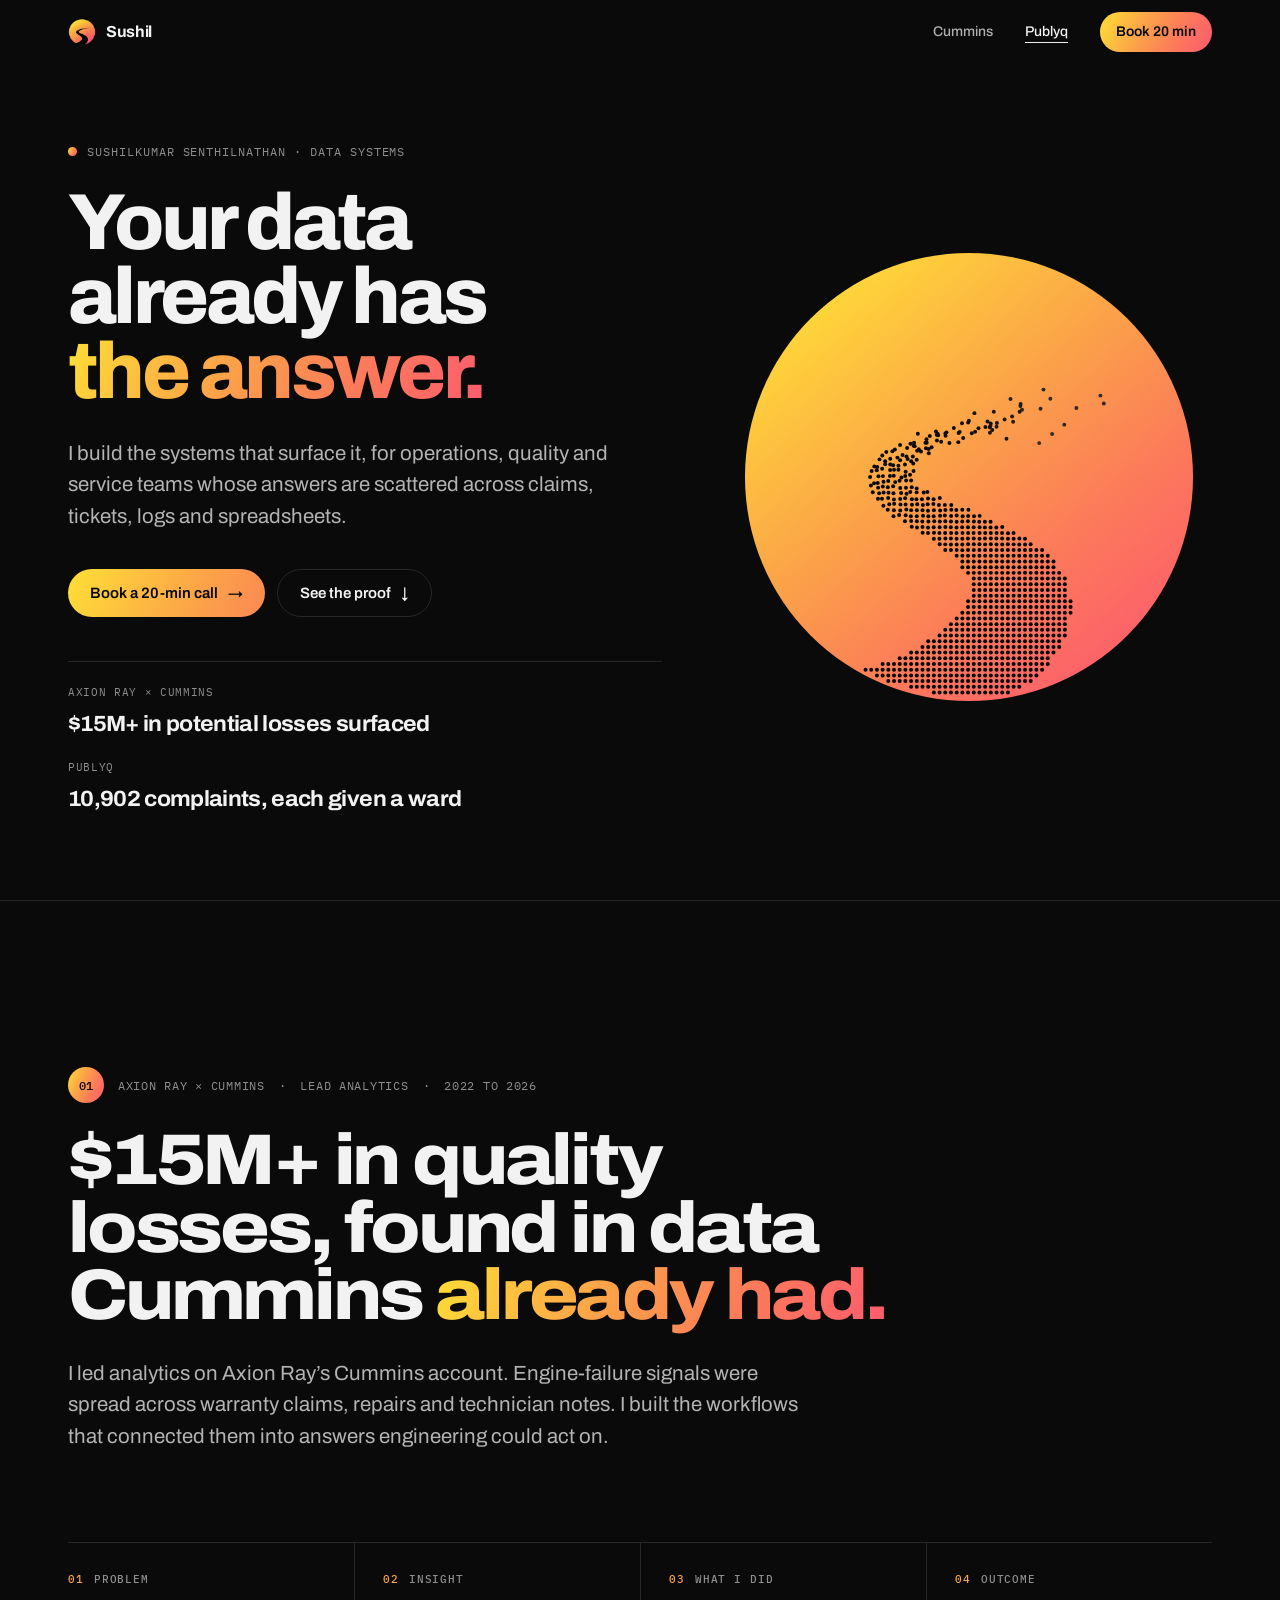
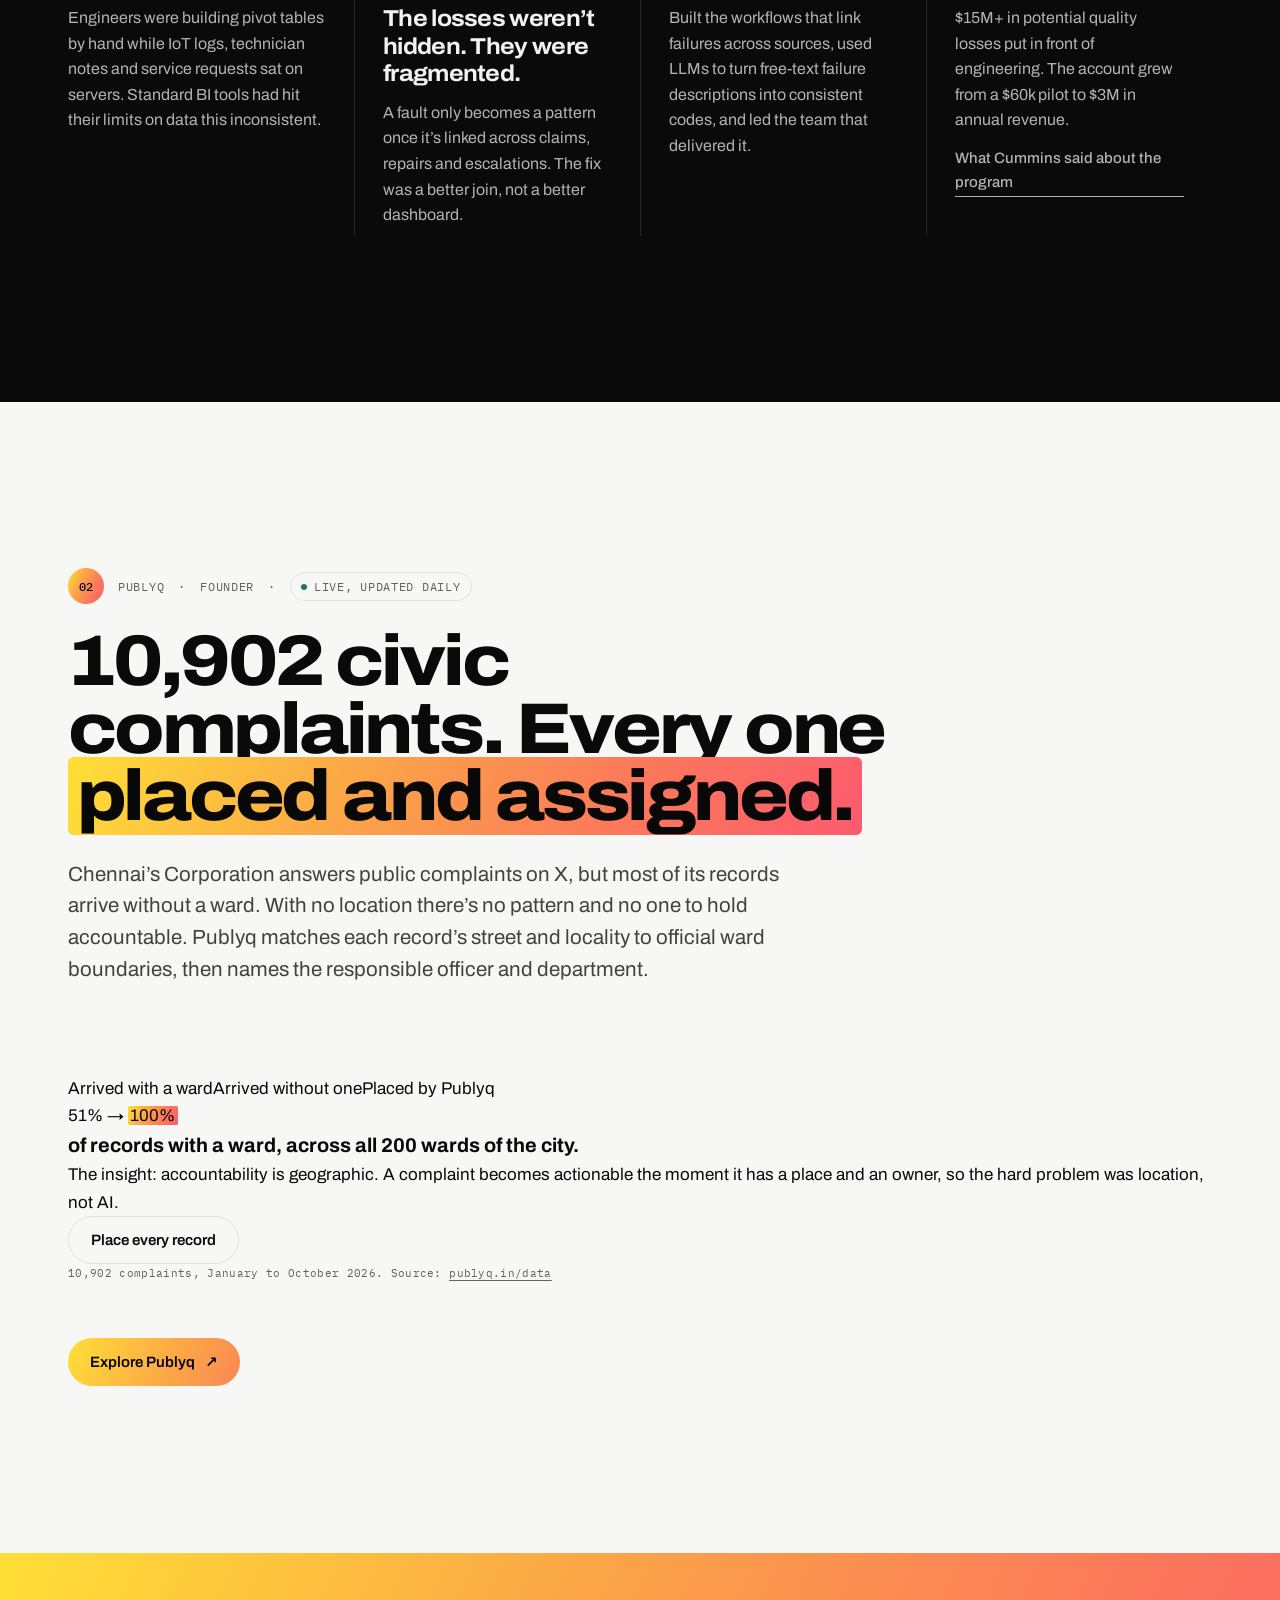
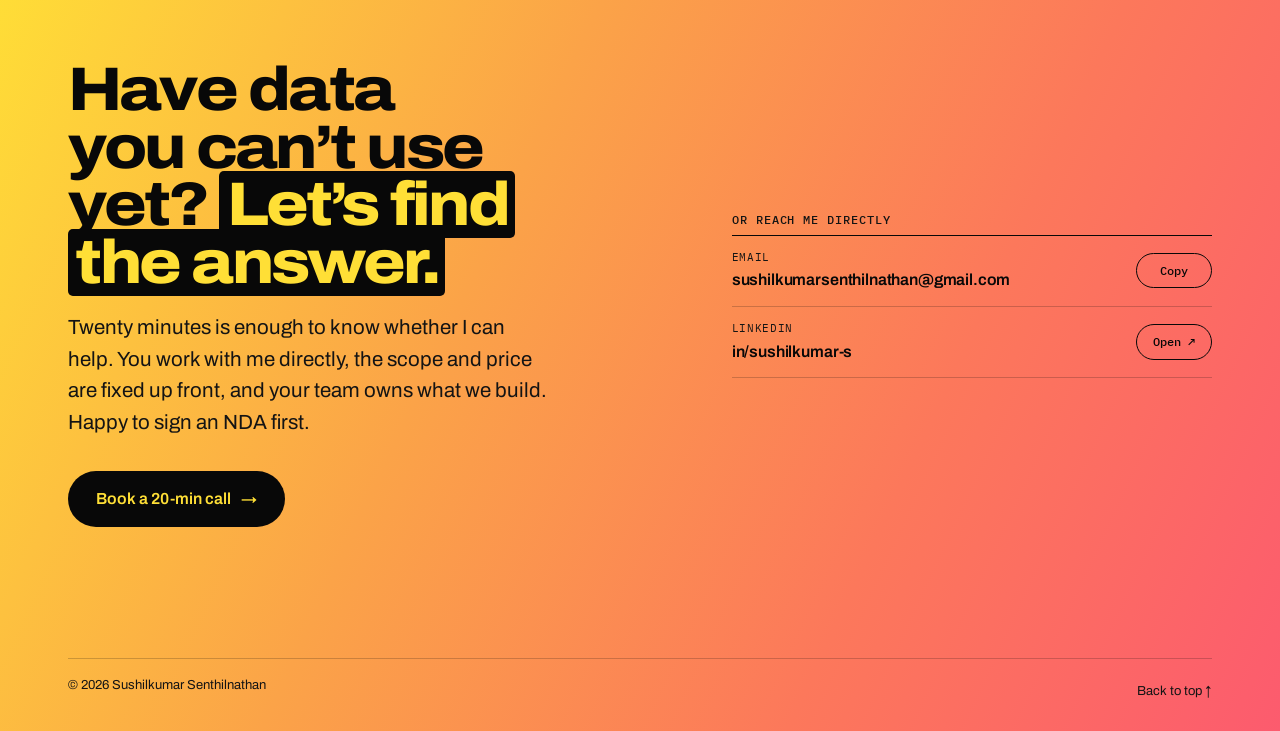
==== commit cf10b61c: "Remove Relmir from the footer until there is proof to show Co-Authored-By: Claude Opus 5.5 <noreply@" ====
--- a/index.html
+++ b/index.html
@@ -92,223 +92,17 @@
       <p class="lede reveal reveal-d2">Chennai&rsquo;s Corporation answers public complaints on X, but most of its records arrive without a ward. With no location there&rsquo;s no pattern and no one to hold accountable. Publyq matches each record&rsquo;s street and locality to official ward boundaries, then names the responsible officer and department.</p>
     </header>
 
-    <div class="ward-proof">
-      <figure class="ward-map">
-        <svg class="wards" id="wards" viewBox="0 0 360 741" role="img" aria-label="Map of Chennai's 200 wards, every one lit up" data-inview>
-          <defs>
-            <linearGradient id="city-sun" gradientUnits="userSpaceOnUse" x1="40" y1="0" x2="320" y2="741">
-              <stop offset="0" stop-color="#FFDF36"/><stop offset=".4" stop-color="#FBA348"/><stop offset=".72" stop-color="#FC785B"/><stop offset="1" stop-color="#FC5B6E"/>
-            </linearGradient>
-          </defs>
-          <!-- Ward boundaries (2011): Transparent Chennai via DataMeet, CC BY-SA 2.5 IN. Simplified and projected for display. -->
-          <g fill="url(#city-sun)">
-          <path d="M351.7,33.3L344.8,32.5L344.1,26.4L337.1,24.6L331.5,16.5L334.2,7.8L345.3,5.2L352.1,0.0L359.8,2.3L360.0,5.5Z" style="--i:0"/>
-          <path d="M344.0,59.1L323.8,53.6L317.7,54.2L316.4,47.1L331.5,16.5L337.1,24.6L344.1,26.4L344.8,32.5L351.7,33.3Z" style="--i:1"/>
-          <path d="M336.4,89.8L326.6,87.6L325.0,94.4L318.3,93.1L323.2,81.6L307.4,76.9L317.7,54.2L323.8,53.6L344.0,59.1Z" style="--i:2"/>
-          <path d="M318.3,93.1L308.3,115.2L300.8,112.8L302.3,108.7L299.8,107.9L304.3,100.8L307.3,102.3L307.7,99.5L296.0,95.5L305.7,83.6L307.4,76.9L323.2,81.6Z" style="--i:3"/>
-          <path d="M325.1,131.2L316.8,129.5L315.5,131.9L309.8,129.8L309.1,131.5L307.1,131.0L307.0,127.2L303.3,126.4L318.3,93.1L325.0,94.4L326.6,87.6L336.4,89.8Z" style="--i:4"/>
-          <path d="M308.3,115.2L304.1,124.5L282.9,119.8L283.4,116.6L276.2,116.2L275.1,102.9L289.7,105.8L296.0,95.5L307.7,99.5L307.3,102.3L304.3,100.8L299.8,107.9L302.3,108.7L300.8,112.8Z" style="--i:5"/>
-          <path d="M291.1,154.0L282.0,174.8L274.7,172.1L260.2,180.0L235.3,180.9L236.4,173.6L238.1,173.6L241.6,166.8L237.4,165.8L241.7,142.8L258.9,145.5L262.5,144.1L268.4,138.2L276.2,116.2L283.4,116.6L282.9,119.8L304.1,124.5Z" style="--i:6"/>
-          <path d="M323.2,139.3L310.1,135.4L306.8,136.6L306.3,134.3L302.4,133.3L304.4,126.9L307.0,127.2L307.1,131.0L309.1,131.5L309.8,129.8L315.5,131.9L316.8,129.5L325.1,131.2Z" style="--i:7"/>
-          <path d="M321.2,146.4L306.2,144.3L306.8,142.2L303.2,141.3L304.1,137.0L302.4,133.3L306.3,134.3L308.0,137.0L310.1,135.4L323.2,139.3Z" style="--i:8"/>
-          <path d="M306.2,144.3L304.6,149.8L301.9,148.9L301.2,152.1L293.7,148.5L303.3,126.4L303.2,141.3L306.8,142.2Z" style="--i:9"/>
-          <path d="M315.1,166.5L297.6,159.1L298.6,155.2L291.1,154.0L293.7,148.5L301.2,152.1L301.9,148.9L304.6,149.8L306.2,144.3L321.2,146.4Z" style="--i:10"/>
-          <path d="M301.9,160.4L296.7,170.3L293.3,168.9L296.7,164.4L287.8,162.1L291.1,154.0L298.6,155.2L297.6,159.1Z" style="--i:11"/>
-          <path d="M296.7,170.3L295.2,174.0L292.4,173.4L291.7,175.4L282.0,174.8L287.8,162.1L296.7,164.4L293.3,168.9Z" style="--i:12"/>
-          <path d="M291.7,175.4L292.4,173.4L295.2,174.0L301.9,160.4L315.1,166.5L309.7,179.8Z" style="--i:13"/>
-          <path d="M309.0,72.0L258.1,59.6L244.7,61.1L249.1,36.1L245.4,28.4L238.7,22.2L251.1,16.4L270.9,15.1L280.5,27.2L289.1,28.6L296.2,34.2L298.3,42.1L303.1,46.8L312.6,45.4L325.8,29.0L316.4,47.1L317.7,54.2Z" style="--i:14"/>
-          <path d="M244.7,61.1L258.1,59.6L310.1,72.4L305.7,83.6L289.7,105.8L263.6,99.5L260.5,101.5L251.4,101.3L248.6,98.8L250.3,94.6L242.6,92.4L242.9,83.2L228.3,82.1L216.2,84.0L214.8,78.7L205.6,74.4L207.7,56.4Z" style="--i:15"/>
-          <path d="M206.0,70.6L205.6,74.4L214.8,78.7L216.2,84.0L207.0,87.2L205.8,101.5L202.2,103.6L193.8,103.2L190.8,107.0L181.2,111.4L174.4,108.3L173.0,111.8L167.8,115.7L166.5,121.8L162.7,123.5L160.0,122.6L150.2,128.6L146.5,126.2L145.5,121.8L129.2,117.0L132.6,115.7L133.4,107.3L136.7,105.8L136.8,110.6L139.1,112.4L145.4,109.1L157.0,112.4L157.2,106.3L150.4,104.9L153.4,98.6L158.3,96.1L169.1,98.5L171.9,97.3L172.8,88.4L167.1,72.6L185.7,75.0L186.3,69.1Z" style="--i:16"/>
-          <path d="M275.1,102.9L276.3,119.3L272.3,129.2L249.0,127.9L242.9,133.0L233.3,134.0L232.6,135.7L232.6,131.5L228.3,131.6L228.1,133.2L227.7,130.7L222.8,129.5L220.5,123.9L220.6,117.4L219.8,122.0L217.1,121.2L217.4,119.3L216.2,121.4L212.2,118.5L213.2,105.3L210.3,102.1L206.0,102.1L205.0,96.8L207.0,87.2L209.7,85.2L228.3,82.1L238.0,82.6L242.9,83.2L242.6,92.4L250.3,94.6L248.6,98.8L251.4,101.3L260.5,101.5L263.6,99.5Z" style="--i:17"/>
-          <path d="M208.2,131.9L197.4,131.9L186.5,135.3L173.7,132.3L171.0,137.3L166.9,139.0L160.8,138.2L163.2,123.4L166.5,121.8L167.8,115.7L173.0,111.8L174.4,108.3L181.2,111.4L190.8,107.0L193.8,103.2L202.2,103.6L205.8,101.5L210.3,102.1L213.3,106.4L212.2,118.5Z" style="--i:18"/>
-          <path d="M217.5,137.2L208.2,132.3L212.2,118.5L214.5,120.8L216.5,121.4L217.4,119.3L217.1,121.2L219.6,121.6L220.4,127.8L222.3,129.4L220.5,130.1L222.9,130.6L222.9,133.9L219.2,134.6L219.1,132.1Z" style="--i:19"/>
-          <path d="M272.3,129.2L268.4,138.2L258.9,145.5L217.5,137.2L219.1,132.1L219.2,134.6L222.9,133.9L222.8,130.3L220.5,130.1L222.3,129.4L220.4,127.8L220.3,117.4L222.8,129.5L227.7,130.7L228.1,133.2L228.3,131.6L232.6,131.5L232.6,135.7L233.3,134.0L242.9,133.0L249.0,127.9Z" style="--i:20"/>
-          <path d="M161.1,136.1L146.9,136.1L146.5,130.3L139.4,131.5L130.3,136.1L120.4,136.5L118.5,138.0L119.0,141.9L98.0,146.5L98.0,142.5L101.8,135.8L93.3,132.0L97.1,115.7L100.5,120.9L101.5,115.1L109.1,118.5L111.2,117.2L114.0,107.9L116.0,109.5L115.6,112.9L118.9,114.8L145.5,121.8L146.5,126.2L149.8,128.6L160.0,122.6L163.2,123.4Z" style="--i:21"/>
-          <path d="M161.1,138.4L160.2,143.5L158.5,144.1L145.8,144.5L142.8,147.1L135.0,146.3L132.5,155.0L129.7,158.3L123.7,157.1L117.9,158.5L112.7,164.1L112.8,156.2L100.8,155.5L101.4,153.6L99.5,155.1L98.5,153.7L98.0,146.5L119.0,141.9L119.8,136.8L130.3,136.1L139.4,131.5L146.5,130.3L146.9,136.1L161.1,136.1Z" style="--i:22"/>
-          <path d="M123.6,191.0L120.5,196.5L116.2,197.9L113.5,205.2L103.2,206.7L96.6,193.2L91.8,193.1L92.8,189.7L90.5,185.9L85.4,187.8L80.0,193.3L70.1,190.2L73.2,185.6L65.8,169.3L67.3,167.3L72.1,169.4L72.3,163.3L82.4,169.5L86.7,167.9L89.0,164.3L92.1,164.5L99.3,155.8L112.8,156.2L112.5,164.6L108.7,164.8L105.8,167.9L100.6,177.9L103.8,180.8L122.9,184.5Z" style="--i:23"/>
-          <path d="M122.9,184.5L103.8,180.8L100.9,178.4L105.8,167.9L108.7,164.8L112.3,164.9L117.9,158.5L123.7,157.1L129.7,158.3L132.5,155.0L135.0,146.3L144.2,146.9L146.5,144.5L143.8,166.5L124.7,167.4L126.6,173.5Z" style="--i:24"/>
-          <path d="M168.8,170.2L166.3,174.5L157.7,180.8L153.6,188.0L156.1,189.8L154.6,196.0L151.7,197.2L151.6,203.5L143.2,201.6L139.4,202.9L139.9,199.1L135.2,198.9L128.9,191.2L123.6,191.0L123.0,181.7L126.6,173.5L124.7,167.4L143.8,166.5L146.5,144.5L156.5,144.2Z" style="--i:25"/>
-          <path d="M188.2,165.5L173.9,164.2L173.4,162.0L164.9,162.4L156.5,144.2L160.2,143.5L161.1,138.4L166.9,139.0L171.0,137.3L173.7,132.3L186.5,135.3L200.7,131.8L200.4,137.9L190.1,158.2Z" style="--i:26"/>
-          <path d="M219.1,138.0L218.5,141.3L221.8,147.4L217.0,169.7L205.3,168.9L202.4,172.6L198.2,173.6L187.3,171.3L190.1,158.2L200.4,137.9L200.7,131.8L208.2,131.9Z" style="--i:27"/>
-          <path d="M217.0,169.7L221.8,147.4L218.5,141.3L219.1,138.0L241.7,142.8L237.4,165.8L241.6,166.8L238.1,173.6Z" style="--i:28"/>
-          <path d="M186.8,176.5L182.0,176.8L180.9,180.1L171.9,176.2L164.9,162.4L173.4,162.0L173.9,164.2L188.2,165.5L187.3,171.3L193.7,173.4L187.6,173.3Z" style="--i:29"/>
-          <path d="M191.1,205.2L158.1,180.3L166.3,174.5L168.8,170.2L171.9,176.2L177.7,178.9L180.9,180.1L182.0,176.8L186.8,176.5L188.7,178.6L186.4,191.6L192.8,193.2Z" style="--i:30"/>
-          <path d="M113.5,205.2L116.2,197.9L120.5,196.5L123.6,191.0L128.9,191.2L135.2,198.9L139.9,199.1L139.4,202.9L135.8,201.7L134.6,203.9L129.1,205.7Z" style="--i:31"/>
-          <path d="M191.1,205.2L191.8,218.3L175.5,216.9L174.7,210.2L160.2,210.4L158.9,204.3L151.6,203.5L151.7,197.2L154.6,196.0L156.1,189.8L153.6,188.0L157.7,180.8Z" style="--i:32"/>
-          <path d="M226.6,172.7L222.2,191.2L206.9,190.1L194.7,187.0L193.0,201.8L191.4,204.0L192.8,193.2L186.4,191.6L188.8,179.2L186.8,176.5L187.6,173.3L199.0,173.4L203.0,172.1L204.1,169.1L209.3,168.6Z" style="--i:33"/>
-          <path d="M222.2,191.2L223.6,200.8L211.6,200.4L206.7,203.4L203.8,219.1L198.8,218.1L193.6,207.7L191.0,209.5L194.7,187.0L206.9,190.1Z" style="--i:34"/>
-          <path d="M223.6,200.8L224.9,226.1L220.6,225.1L218.0,229.2L212.2,229.8L212.5,223.5L209.2,221.7L209.8,218.9L208.9,221.6L203.8,219.1L206.6,203.9L211.6,200.4Z" style="--i:35"/>
-          <path d="M260.7,179.9L253.6,202.3L247.6,202.1L243.5,209.3L251.0,212.8L248.7,222.5L229.0,223.6L228.4,226.4L224.9,226.1L222.2,191.2L226.6,172.7L236.4,173.6L235.8,181.2Z" style="--i:36"/>
-          <path d="M253.6,202.3L260.7,179.9L274.7,172.1L282.0,174.8L278.5,181.1L279.8,181.9L275.0,194.2L271.1,214.0L264.8,223.1L260.9,221.5L267.3,207.2L260.9,206.4L258.2,214.6L258.2,211.3L251.3,210.4Z" style="--i:37"/>
-          <path d="M286.4,198.8L288.9,186.3L279.0,184.4L278.5,181.1L282.0,174.8L299.8,177.6L297.3,193.6L294.3,199.9Z" style="--i:38"/>
-          <path d="M272.6,206.8L279.0,184.4L288.9,186.3L282.4,209.0Z" style="--i:39"/>
-          <path d="M260.9,221.5L259.1,225.0L248.7,222.5L251.0,212.8L243.5,209.3L247.6,202.1L253.6,202.3L251.3,210.4L258.2,211.3L258.2,214.6L260.9,206.4L267.3,207.2Z" style="--i:40"/>
-          <path d="M278.0,216.3L273.4,227.1L270.8,229.2L270.3,225.5L267.0,225.2L266.5,227.2L263.9,226.1L271.1,214.0L272.6,206.8L282.4,209.0Z" style="--i:41"/>
-          <path d="M294.3,199.9L297.8,205.5L294.7,214.0L299.7,217.5L301.2,220.8L290.2,220.3L278.0,216.3L286.4,198.8Z" style="--i:42"/>
-          <path d="M203.8,219.1L208.9,221.6L209.8,218.9L209.2,221.7L212.3,223.1L212.2,228.2L209.7,229.7L211.7,233.0L203.2,231.6L203.7,236.7L195.3,236.0L197.2,224.8L199.6,223.7L197.8,222.6L199.3,218.2Z" style="--i:43"/>
-          <path d="M236.4,240.8L233.3,243.0L211.7,244.6L212.0,233.8L209.8,229.0L218.0,229.2L220.6,225.1L228.6,226.3L228.4,234.0L232.4,234.1Z" style="--i:44"/>
-          <path d="M244.4,241.6L246.9,252.7L232.4,234.1L228.4,234.0L229.0,223.6L248.7,222.5Z" style="--i:45"/>
-          <path d="M259.6,234.4L255.4,231.8L251.6,241.3L244.4,241.6L248.7,222.5L259.1,225.0L260.9,221.5L264.8,223.1L262.2,232.7Z" style="--i:46"/>
-          <path d="M273.7,226.0L275.9,227.0L272.2,239.1L259.5,237.2L264.3,226.2L270.3,225.5L270.8,229.2Z" style="--i:47"/>
-          <path d="M288.9,219.3L285.8,238.6L278.5,238.8L279.5,234.3L276.7,233.2L275.9,227.0L273.3,225.5L277.0,217.2Z" style="--i:48"/>
-          <path d="M298.2,253.4L288.0,249.6L289.7,244.6L285.1,244.0L288.9,219.3L301.2,220.8L304.6,228.4Z" style="--i:49"/>
-          <path d="M265.8,241.1L266.4,238.0L272.5,238.8L275.2,229.5L277.4,230.3L276.7,233.2L279.5,234.3L275.8,244.1Z" style="--i:50"/>
-          <path d="M296.8,257.3L283.4,256.5L274.2,252.0L263.6,250.7L263.9,248.4L266.3,248.9L267.6,246.4L264.3,243.0L265.8,241.1L275.8,244.1L280.0,237.9L285.8,238.6L285.1,244.0L289.7,244.6L288.0,249.6L298.2,253.4Z" style="--i:51"/>
-          <path d="M266.4,238.0L264.3,243.0L267.6,246.4L266.3,248.9L263.9,248.4L263.4,251.0L257.4,253.5L256.4,259.1L253.2,258.8L254.3,266.5L246.7,266.8L247.1,253.2L244.4,241.6L251.6,241.3L255.4,231.8L259.6,234.4L259.8,237.4Z" style="--i:52"/>
-          <path d="M263.4,251.0L262.7,272.0L254.0,269.7L252.2,272.2L251.6,266.6L254.3,266.5L253.2,258.8L256.4,259.1L257.4,253.5Z" style="--i:53"/>
-          <path d="M263.0,270.8L263.4,251.0L272.2,251.6L269.8,265.4L275.5,266.2L275.1,272.8L267.4,271.5L267.9,268.4L265.2,267.8Z" style="--i:54"/>
-          <path d="M275.7,267.5L275.5,266.2L269.8,265.4L272.2,251.6L283.5,256.1L282.0,263.3L284.4,264.0L283.3,268.8Z" style="--i:55"/>
-          <path d="M275.1,272.8L273.5,283.4L271.3,283.7L260.3,280.9L254.1,282.4L253.5,276.8L250.7,274.2L252.2,274.5L253.2,269.7L262.4,272.2L265.2,267.8L267.9,268.4L267.4,271.5Z" style="--i:56"/>
-          <path d="M251.7,279.1L253.5,297.3L247.1,298.3L245.4,302.0L240.0,301.9L237.6,307.4L236.0,307.1L235.7,298.8L215.2,302.4L219.2,292.5L218.2,287.9L221.1,282.9L220.6,278.8L236.8,280.3L243.1,279.6L245.7,276.2Z" style="--i:57"/>
-          <path d="M251.8,279.2L254.1,279.6L254.1,282.4L260.3,280.9L268.6,283.7L273.5,283.4L272.3,289.4L265.4,298.3L266.8,302.9L253.3,315.7L264.6,323.3L262.4,330.0L251.4,325.8L251.7,330.1L246.2,329.8L246.9,323.6L252.9,315.6L249.0,304.5L245.4,302.0L247.1,298.3L253.5,297.3Z" style="--i:58"/>
-          <path d="M253.3,315.7L266.8,302.9L265.4,298.3L272.3,289.4L275.7,267.5L283.3,268.8L284.4,264.0L282.0,263.3L283.4,256.5L296.8,257.3L297.6,260.8L307.1,264.6L308.1,268.0L305.5,274.9L283.5,317.2L281.3,326.1L264.6,323.3Z" style="--i:59"/>
-          <path d="M226.7,331.4L223.7,335.3L220.1,336.1L218.2,333.6L217.9,327.7L216.0,324.7L214.9,325.7L216.1,323.6L205.9,316.3L208.1,315.6L208.1,312.1L211.1,311.6L212.7,303.1L235.7,298.8L235.9,310.3L239.2,315.5L235.1,317.1L234.6,324.5L226.9,326.8Z" style="--i:60"/>
-          <path d="M245.4,302.0L249.0,304.5L252.9,315.6L248.7,320.4L243.4,318.7L237.5,309.9L240.0,301.9Z" style="--i:61"/>
-          <path d="M237.6,307.4L238.0,311.6L243.4,318.7L248.7,320.4L246.4,326.4L247.5,331.6L245.5,331.6L244.2,336.6L244.4,338.2L247.1,337.5L247.3,338.9L245.0,339.8L245.7,341.1L239.6,342.2L236.1,342.2L236.1,337.8L233.0,333.8L231.3,334.6L225.9,331.0L226.9,326.8L234.6,324.5L235.1,317.1L239.2,315.5L235.9,310.3L236.0,307.1Z" style="--i:62"/>
-          <path d="M159.7,209.5L156.3,228.9L148.2,226.6L134.5,229.2L128.6,225.0L129.0,218.7L125.8,218.6L125.5,211.5L141.6,201.6L158.9,204.3Z" style="--i:63"/>
-          <path d="M149.6,226.6L150.1,234.7L148.4,239.8L138.8,239.0L138.4,241.9L126.0,242.0L125.6,225.4L118.1,225.4L115.9,215.3L116.1,205.6L123.8,206.6L134.6,203.9L135.8,201.7L139.4,202.9L125.5,211.5L125.8,218.6L129.0,218.7L128.6,225.0L134.5,229.2Z" style="--i:64"/>
-          <path d="M174.7,210.2L173.1,211.5L174.6,218.8L172.4,230.3L170.8,229.4L170.4,231.4L171.9,241.9L150.1,234.7L149.6,226.6L156.3,228.9L157.8,225.4L159.7,209.5L161.3,211.0Z" style="--i:65"/>
-          <path d="M182.5,246.4L138.4,241.9L138.8,239.0L148.4,239.8L150.1,234.7L171.9,241.9L170.8,229.4L179.7,234.8L179.0,237.2L179.9,235.2L184.3,237.8L182.0,239.6Z" style="--i:66"/>
-          <path d="M172.4,230.3L174.6,218.8L173.1,211.5L174.7,210.2L175.5,216.9L192.4,218.0L193.0,220.0L188.1,219.6L186.6,226.0L193.0,230.1L185.9,232.0L184.3,237.8L179.9,235.2L179.0,237.2L179.7,234.8Z" style="--i:67"/>
-          <path d="M195.0,235.6L195.6,242.7L191.7,242.6L194.3,257.5L192.1,266.6L179.8,264.1L182.8,257.4L182.0,239.6L184.0,239.4L185.9,232.0L193.0,230.1L186.6,226.0L188.1,219.6L193.1,219.8L191.0,209.5L193.4,207.7L194.7,208.7L199.3,218.2L197.8,222.6L199.6,223.7L197.2,224.8Z" style="--i:68"/>
-          <path d="M225.4,243.5L227.8,253.1L226.1,256.9L213.1,251.7L212.2,255.4L208.4,254.6L208.0,252.8L201.5,252.1L199.7,251.1L200.7,246.6L191.9,244.8L191.7,242.6L195.6,242.7L195.0,235.6L203.7,236.7L203.2,231.6L207.2,231.4L212.0,233.8L211.5,244.5Z" style="--i:69"/>
-          <path d="M212.2,255.4L208.8,265.1L199.4,267.5L192.1,266.6L194.3,257.5L191.9,244.8L200.1,246.1L200.0,251.3Z" style="--i:70"/>
-          <path d="M226.9,256.4L227.5,250.1L225.4,243.5L234.6,242.8L236.4,240.8L246.9,252.7L246.7,266.8L251.6,266.6L251.6,269.7L242.1,269.9L239.6,261.0L236.2,260.9L236.7,258.5L234.0,257.3Z" style="--i:71"/>
-          <path d="M241.3,264.8L226.1,261.7L224.9,264.0L220.7,263.9L220.0,266.4L208.8,265.1L213.1,251.7L226.1,256.9L236.5,258.3L236.2,260.9L239.6,261.0Z" style="--i:72"/>
-          <path d="M205.0,279.0L198.0,287.3L192.0,284.5L189.5,279.8L192.1,266.6L199.4,267.5L208.8,265.1Z" style="--i:73"/>
-          <path d="M215.2,266.2L213.8,269.1L215.4,278.4L205.0,279.0L208.8,265.1Z" style="--i:74"/>
-          <path d="M226.8,261.8L226.3,264.3L231.5,267.8L231.2,273.7L219.3,274.4L218.3,272.0L215.4,272.8L213.8,269.1L215.2,266.2L220.0,266.4L220.7,263.9L224.9,264.0Z" style="--i:75"/>
-          <path d="M231.2,273.7L231.5,267.8L226.3,264.3L226.8,261.8L241.3,264.8L242.1,269.9L251.6,269.7L252.2,274.5L250.7,274.2L253.5,276.8L253.2,279.3L238.4,275.0L238.5,273.0L235.0,272.8L234.6,274.7Z" style="--i:76"/>
-          <path d="M243.9,276.8L243.1,279.6L236.8,280.3L220.6,278.8L219.8,287.3L216.0,288.7L217.2,288.1L213.9,279.9L215.9,277.2L215.1,272.9L234.6,274.7L235.0,272.8L238.5,273.0L238.4,275.0Z" style="--i:77"/>
-          <path d="M37.0,182.5L35.9,191.5L34.4,194.0L30.7,194.8L31.4,197.1L33.4,197.2L33.9,202.4L26.0,208.2L23.1,212.8L15.0,217.4L7.5,214.0L14.4,208.1L10.1,187.0L18.2,187.9L19.9,184.5L26.0,181.1Z" style="--i:78"/>
-          <path d="M46.0,196.0L45.8,203.0L49.1,204.2L48.5,205.8L45.1,205.7L43.2,215.4L29.3,218.2L22.6,215.7L26.0,208.2L33.9,202.4L33.4,197.2L31.4,197.1L30.7,194.8L34.4,194.0L35.9,191.5L37.0,182.5L40.4,184.2Z" style="--i:79"/>
-          <path d="M37.0,216.9L39.4,226.6L36.2,226.2L35.6,229.4L31.1,228.0L27.4,233.9L3.1,232.4L7.5,214.0L13.9,217.5L23.1,212.8L22.6,215.7L26.4,217.7Z" style="--i:80"/>
-          <path d="M80.2,193.1L80.8,209.3L72.4,205.7L68.2,205.9L65.2,208.3L65.5,219.1L72.2,224.1L64.6,227.9L63.8,231.1L65.3,233.2L74.8,234.8L54.6,232.9L27.4,233.9L31.1,228.0L35.6,229.4L36.2,226.2L39.4,226.6L37.0,216.9L39.9,214.9L43.2,215.4L45.1,205.7L48.8,205.7L48.9,204.0L45.8,203.0L46.0,196.0L55.1,180.1L57.3,179.4L69.0,186.8L70.1,190.2Z" style="--i:81"/>
-          <path d="M74.8,234.8L65.3,233.2L63.8,231.1L64.6,227.9L72.2,224.1L65.5,219.1L65.2,208.3L68.2,205.9L72.4,205.7L80.8,209.3L80.2,193.1L90.0,185.7L92.6,189.0L91.8,193.1L96.6,193.2L102.8,203.2L102.7,206.4L116.1,205.6L115.9,215.3L118.1,225.7L110.9,237.9L107.9,238.4L105.3,246.1L74.8,245.2Z" style="--i:82"/>
-          <path d="M61.5,255.1L64.1,255.0L64.2,250.8L43.5,249.2L45.0,233.3L74.8,234.8L74.8,245.2L105.3,246.1L102.6,257.3L79.1,264.0L61.3,258.9Z" style="--i:83"/>
-          <path d="M45.0,233.3L43.5,249.2L64.2,250.8L64.1,255.0L58.3,254.8L56.3,261.4L38.2,258.2L30.5,253.6L29.4,259.9L20.8,259.8L19.2,254.9L12.6,265.7L0.4,265.3L0.0,250.3L3.1,232.4Z" style="--i:84"/>
-          <path d="M70.2,275.8L70.1,284.4L40.4,282.5L39.3,300.7L26.3,295.7L18.8,287.9L11.2,286.5L10.6,282.4L8.1,280.5L8.9,274.7L1.0,265.4L12.6,265.7L19.2,254.9L21.4,260.0L29.4,259.9L30.5,253.6L38.2,258.2L56.3,261.4L58.3,254.8L60.0,254.5L61.7,255.2L61.3,258.9L77.2,264.2L69.0,267.6Z" style="--i:85"/>
-          <path d="M88.5,280.1L80.4,278.6L80.7,272.5L77.9,272.7L78.5,276.0L75.0,276.0L74.3,273.8L70.2,275.8L69.0,267.6L85.0,262.1L84.8,265.6L88.1,266.3L88.4,263.8L91.0,264.2L90.0,265.4L92.1,270.5L87.6,270.1L87.5,272.0L89.6,272.2Z" style="--i:86"/>
-          <path d="M98.7,270.6L96.3,271.0L95.2,280.3L94.1,277.7L91.6,277.8L91.3,280.3L88.5,280.1L89.6,272.2L87.5,272.0L87.6,270.1L92.1,270.5L92.1,269.1L90.6,269.0L91.0,264.2L88.4,263.8L88.1,266.3L84.8,265.6L85.0,262.1L102.6,257.3L104.1,267.8L100.3,267.8L100.1,270.8Z" style="--i:87"/>
-          <path d="M70.1,284.4L70.2,275.8L72.1,275.8L72.2,273.9L78.5,276.0L77.9,272.7L80.7,272.5L80.4,278.6L90.9,280.4L91.6,277.8L94.1,277.7L95.2,280.3L96.3,271.0L98.7,270.6L97.1,286.7L71.2,285.7Z" style="--i:88"/>
-          <path d="M108.8,306.9L91.4,300.3L90.9,298.0L91.9,286.4L97.5,286.3L100.3,267.8L104.1,267.8L105.5,278.2L110.3,279.2L110.2,285.7L106.4,286.1L107.5,293.7L110.2,295.3Z" style="--i:89"/>
-          <path d="M59.7,283.4L60.2,290.8L65.0,290.5L67.8,296.2L75.7,299.2L77.8,305.3L77.5,312.7L69.4,310.6L64.7,306.9L63.5,298.8L60.9,296.7L51.0,296.5L43.0,293.4L39.4,300.7L40.4,282.5Z" style="--i:90"/>
-          <path d="M84.8,286.2L85.0,290.0L82.0,291.4L86.0,303.7L78.1,304.7L78.1,314.3L70.2,315.3L64.7,306.9L69.4,310.6L77.5,312.7L77.4,304.0L75.7,299.2L67.8,296.2L65.0,290.5L60.2,290.8L59.7,283.4Z" style="--i:91"/>
-          <path d="M78.1,314.3L78.1,304.7L86.0,303.7L82.0,291.4L85.0,290.0L84.8,286.2L91.9,286.4L91.4,300.3L108.8,306.9L103.7,309.9L99.6,308.2L95.2,312.1Z" style="--i:92"/>
-          <path d="M132.7,242.6L131.8,250.8L128.2,250.5L127.1,255.1L123.1,253.8L102.5,257.7L107.9,238.4L110.9,237.9L118.1,225.4L125.4,225.0L125.5,241.2Z" style="--i:93"/>
-          <path d="M145.2,242.7L139.0,264.1L125.6,257.9L116.4,262.8L116.6,265.6L127.7,270.0L127.4,274.2L129.3,275.7L104.4,274.7L102.5,257.7L123.1,253.8L127.1,255.1L128.2,250.5L131.8,250.8L132.7,242.6Z" style="--i:94"/>
-          <path d="M191.1,269.7L170.5,266.5L166.9,263.7L160.2,263.7L159.3,266.2L153.2,269.4L139.0,264.1L145.2,242.7L182.5,246.4L182.7,258.4L179.8,264.1L191.9,266.1Z" style="--i:95"/>
-          <path d="M175.8,267.3L173.6,270.9L174.7,274.9L171.8,275.8L172.0,283.2L153.2,269.4L159.3,266.2L160.2,263.7L166.9,263.7Z" style="--i:96"/>
-          <path d="M197.2,287.3L185.6,289.8L178.4,287.4L177.6,284.5L172.0,283.2L171.8,275.8L174.7,274.9L173.6,270.9L175.8,267.3L191.1,269.7L189.5,279.8L192.0,284.5Z" style="--i:97"/>
-          <path d="M129.2,275.5L132.7,275.9L132.0,290.7L123.4,290.5L123.4,294.8L118.6,294.6L118.3,300.2L109.4,301.6L110.2,295.3L107.5,293.7L106.4,286.1L110.2,285.7L110.3,279.2L105.5,278.2L104.4,274.7Z" style="--i:98"/>
-          <path d="M113.4,300.2L118.3,300.2L118.6,294.6L123.4,294.8L123.4,290.5L132.0,290.7L132.2,288.7L132.7,275.9L127.4,274.2L126.8,269.3L116.6,265.6L116.4,262.8L125.6,257.9L148.4,267.8L147.4,272.3L142.7,274.1L142.1,287.3L142.1,291.2L147.0,292.0L147.0,310.2L134.3,305.8L118.6,307.2Z" style="--i:99"/>
-          <path d="M160.1,273.6L157.4,276.9L157.0,283.8L157.9,290.1L160.6,293.0L160.4,300.1L158.6,304.7L154.1,304.0L153.9,311.2L147.0,310.2L147.0,292.0L142.1,291.2L142.7,274.1L147.4,272.3L148.4,267.8Z" style="--i:100"/>
-          <path d="M153.9,311.2L154.1,304.0L158.6,304.7L160.4,300.1L160.6,293.0L157.9,290.1L157.0,283.8L157.4,276.9L160.1,273.6L169.0,281.9L177.6,284.5L177.8,287.4L176.3,293.3L170.6,294.5L170.1,310.7Z" style="--i:101"/>
-          <path d="M177.9,285.0L178.4,287.4L189.1,290.1L197.2,288.5L202.8,281.9L205.8,288.5L207.9,288.5L207.4,302.3L170.1,310.7L170.6,294.5L176.5,293.1Z" style="--i:102"/>
-          <path d="M210.9,307.0L189.3,312.9L189.3,306.6L207.4,302.3L207.9,288.5L205.8,288.5L202.8,281.9L205.4,278.6L214.0,277.9L217.2,288.1L216.0,288.7L218.2,287.9L219.2,292.5L215.7,301.8L212.7,303.1L213.2,306.1Z" style="--i:103"/>
-          <path d="M143.3,309.6L141.9,322.0L140.1,322.1L141.0,334.1L139.3,335.3L134.9,333.9L134.7,341.1L126.5,336.7L129.5,333.2L129.6,320.2L132.2,314.8L119.1,311.9L118.6,307.2L134.3,305.8Z" style="--i:104"/>
-          <path d="M141.9,322.0L143.3,309.6L160.1,312.0L169.5,310.8L165.5,324.1L156.3,325.1L150.1,322.3Z" style="--i:105"/>
-          <path d="M165.5,324.1L169.5,310.8L190.0,305.4L189.3,312.9L210.9,307.0L211.2,311.3L208.1,312.1L208.1,315.6L193.5,322.4L192.4,320.6L180.6,320.9L173.9,318.7L173.7,321.6Z" style="--i:106"/>
-          <path d="M156.3,325.1L151.7,339.6L146.6,341.6L134.7,341.1L134.9,333.9L139.3,335.3L141.0,334.1L140.1,322.1L150.1,322.3Z" style="--i:107"/>
-          <path d="M153.0,338.1L156.5,324.2L160.5,325.5L162.9,323.3L164.9,324.3L172.4,322.3L175.2,323.9L174.4,326.7L171.9,326.2L168.4,343.4L165.3,341.3L154.6,342.2L155.3,339.3Z" style="--i:108"/>
-          <path d="M193.2,322.4L195.1,331.9L198.2,335.7L194.3,335.5L193.4,337.9L185.0,338.1L193.1,344.6L191.6,352.9L170.7,350.4L175.2,323.9L172.4,322.3L173.6,318.8L180.6,320.9L192.4,320.6Z" style="--i:109"/>
-          <path d="M236.1,342.2L221.8,345.5L219.1,365.6L214.7,362.2L217.0,356.0L214.4,352.7L210.2,355.2L208.9,353.7L200.9,335.8L195.1,331.9L193.2,322.4L205.9,316.3L216.1,323.6L214.9,325.7L216.0,324.7L217.9,327.7L219.2,335.5L222.3,336.1L226.3,331.6L228.8,332.1L231.3,334.6L233.0,333.8L236.1,337.8Z" style="--i:110"/>
-          <path d="M174.4,326.7L170.8,350.0L160.9,350.8L144.3,355.8L144.3,352.7L147.3,349.8L146.6,341.6L153.0,338.1L155.3,339.3L154.6,342.2L165.3,341.3L168.4,343.4L171.9,326.2Z" style="--i:111"/>
-          <path d="M208.8,353.6L199.4,361.9L197.3,360.1L171.6,354.7L172.8,350.7L191.1,353.4L193.3,345.0L185.0,338.1L193.4,337.9L194.3,335.5L197.9,334.6L202.0,337.6Z" style="--i:112"/>
-          <path d="M268.2,343.5L245.2,340.4L247.3,338.9L247.1,337.5L244.2,337.8L245.5,331.6L251.7,330.1L251.4,325.8L262.4,330.0L264.6,323.3L281.3,326.1L274.8,343.7Z" style="--i:113"/>
-          <path d="M252.1,340.9L251.3,352.6L221.8,349.6L221.8,345.5L226.8,343.7Z" style="--i:114"/>
-          <path d="M251.3,352.6L252.1,340.9L268.2,343.5L265.6,358.5Z" style="--i:115"/>
-          <path d="M207.8,354.7L201.3,379.5L199.1,378.7L191.9,391.0L186.3,392.9L183.2,388.2L186.7,386.0L187.9,377.2L195.1,377.5L196.1,375.3L198.6,375.4L196.1,375.0L196.5,370.8L190.2,370.1L186.4,365.1L169.5,362.2L170.7,350.4L172.9,350.3L171.8,354.9L197.3,360.1L199.4,361.9Z" style="--i:116"/>
-          <path d="M233.1,350.7L228.7,361.3L223.0,360.4L222.8,362.7L227.0,364.4L219.8,381.1L201.5,378.5L204.5,363.6L208.8,353.6L210.2,355.2L214.4,352.7L217.0,356.0L214.7,362.2L220.1,366.0L221.8,349.6Z" style="--i:117"/>
-          <path d="M246.3,363.0L245.4,369.4L232.2,368.3L231.8,372.7L237.2,379.3L233.2,378.1L220.8,379.6L227.0,363.9L222.8,362.7L223.0,360.4L228.7,361.3L233.1,350.7L247.1,351.9Z" style="--i:118"/>
-          <path d="M265.1,365.4L253.0,363.9L252.8,360.9L249.9,360.7L249.8,363.4L246.3,363.0L247.1,351.9L265.6,358.5Z" style="--i:119"/>
-          <path d="M237.2,379.3L231.8,372.7L232.2,368.3L245.4,369.4L245.8,362.8L249.8,363.4L250.2,360.6L253.1,361.0L253.0,363.9L265.1,365.4L265.0,370.4L247.5,371.7L247.9,373.4L243.2,378.7Z" style="--i:120"/>
-          <path d="M201.3,379.5L199.9,386.1L215.3,386.8L206.8,398.6L214.2,402.4L212.2,411.1L207.1,419.4L194.9,405.8L186.8,403.1L187.7,395.5L186.3,392.9L191.9,391.0L199.1,378.7Z" style="--i:121"/>
-          <path d="M240.3,378.9L240.2,385.1L228.2,395.2L225.4,403.9L212.2,411.1L214.2,402.0L206.8,398.6L215.3,386.8L199.9,386.1L201.5,378.5L219.8,381.1L230.9,378.2Z" style="--i:122"/>
-          <path d="M253.0,398.7L227.0,398.4L229.9,393.4L240.2,385.1L240.3,378.3L243.2,378.7L248.1,373.0L252.9,373.2L252.7,376.4L251.6,384.7L246.3,384.8L246.1,393.1L252.2,394.0Z" style="--i:123"/>
-          <path d="M253.0,398.7L252.2,394.0L246.1,393.1L246.3,384.8L251.6,384.7L252.9,373.5L247.5,371.7L265.0,370.4L261.4,401.1Z" style="--i:124"/>
-          <path d="M261.4,401.1L259.9,412.3L246.4,406.5L237.7,406.0L236.8,404.3L233.3,408.1L223.4,406.0L229.0,397.3L254.4,398.8Z" style="--i:125"/>
-          <path d="M126.5,336.7L119.7,335.4L113.2,337.0L113.3,341.6L111.6,341.8L110.2,348.4L107.6,348.4L106.8,344.3L102.0,344.9L100.1,348.0L93.1,348.0L93.3,340.9L96.6,333.5L93.6,330.2L97.0,324.7L95.2,312.1L99.6,308.2L103.7,309.9L108.4,308.1L109.4,301.6L113.4,300.2L114.9,303.2L117.8,304.3L119.1,311.9L132.2,314.8L129.6,320.2L129.5,333.2Z" style="--i:126"/>
-          <path d="M107.6,348.4L107.3,363.3L99.3,364.7L101.2,370.6L99.7,381.5L102.4,382.7L101.4,388.2L91.9,387.9L91.0,375.4L86.0,358.1L87.7,349.6L100.1,348.0L101.6,345.1L105.5,344.4Z" style="--i:127"/>
-          <path d="M130.6,338.6L130.2,348.7L127.3,348.5L126.8,359.5L128.9,359.6L128.7,364.0L130.6,365.0L119.5,369.7L119.8,362.5L107.3,363.3L107.6,348.4L110.5,347.8L113.2,337.0L119.7,335.4Z" style="--i:128"/>
-          <path d="M130.7,364.0L128.7,364.0L128.9,359.6L126.8,359.5L127.3,348.5L130.2,348.7L130.6,338.6L137.6,342.3L146.4,341.4L147.3,349.8L144.3,352.7L144.3,355.8L140.6,356.9L140.0,363.5Z" style="--i:129"/>
-          <path d="M130.6,365.0L127.9,386.0L115.7,384.2L115.2,386.9L107.5,388.1L108.7,383.3L113.4,383.7L114.5,375.9L116.8,376.0L117.5,371.3L106.0,369.4L105.3,366.4L107.3,363.3L119.8,362.5L119.5,369.7Z" style="--i:130"/>
-          <path d="M127.9,386.0L130.7,364.0L140.0,363.5L140.8,368.6L145.9,370.3L143.1,374.2L144.6,377.3L143.0,394.6L145.0,394.2L144.9,395.7L130.5,394.7L131.4,386.6Z" style="--i:131"/>
-          <path d="M145.0,394.2L143.0,394.6L144.6,377.3L143.1,374.2L145.9,370.3L140.8,368.6L139.9,362.1L140.6,356.9L148.6,354.0L148.1,364.4L153.2,363.6L153.4,362.2L156.0,363.1L153.5,375.4L149.4,375.2L148.2,388.0L152.0,388.4L151.8,390.0L150.3,390.1L150.5,392.4Z" style="--i:132"/>
-          <path d="M167.9,370.0L155.3,366.5L155.8,362.9L148.1,364.4L148.6,354.0L170.8,350.0Z" style="--i:133"/>
-          <path d="M152.0,388.4L148.2,388.0L149.4,375.2L153.5,375.4L155.3,366.5L167.9,370.0L163.6,386.5L152.0,387.0Z" style="--i:134"/>
-          <path d="M183.2,388.2L163.6,386.5L169.5,362.2L186.4,365.1L190.2,370.1L196.5,370.8L196.1,375.0L198.5,375.7L196.1,375.3L194.0,377.7L187.9,377.2L186.7,386.0Z" style="--i:135"/>
-          <path d="M107.3,363.3L105.3,366.4L106.0,369.4L117.5,371.3L116.8,376.0L114.5,375.9L113.4,383.7L108.7,383.3L106.9,392.4L108.8,398.5L101.7,400.0L94.6,407.1L91.8,407.6L91.9,387.9L101.4,388.2L102.4,382.7L99.7,381.5L101.2,370.6L99.3,364.7Z" style="--i:136"/>
-          <path d="M130.0,404.3L108.8,398.5L107.1,394.7L107.5,388.1L115.2,386.9L115.7,384.2L131.4,386.6L130.0,396.3L133.2,397.4Z" style="--i:137"/>
-          <path d="M150.0,401.6L143.8,402.3L143.6,410.9L133.6,411.0L130.0,404.3L133.2,397.4L130.0,396.0L130.5,394.7L144.9,395.7L144.7,397.2L150.9,397.8Z" style="--i:138"/>
-          <path d="M162.2,386.2L161.4,395.6L158.0,400.3L158.8,405.9L150.1,406.6L150.9,397.8L144.7,397.2L145.0,394.2L150.5,392.4L152.0,387.0L159.3,387.8L159.9,386.1Z" style="--i:139"/>
-          <path d="M161.4,395.6L162.2,386.2L183.2,388.2L186.9,393.9L182.5,395.0L171.9,404.4L170.3,395.5Z" style="--i:140"/>
-          <path d="M158.8,405.9L167.3,406.9L158.6,417.2L159.8,421.5L157.4,424.2L148.7,423.1L149.5,417.2L135.1,415.7L133.6,411.0L143.6,410.9L144.4,401.6L150.0,401.6L150.1,406.6Z" style="--i:141"/>
-          <path d="M70.2,315.3L66.9,317.3L62.0,324.8L42.6,331.4L43.2,325.5L41.3,323.9L43.1,318.8L41.5,314.8L38.1,312.8L37.9,302.4L39.7,301.5L41.3,294.3L44.4,293.3L47.1,295.6L63.0,297.9L64.8,307.9Z" style="--i:142"/>
-          <path d="M72.4,334.7L72.0,345.5L64.2,345.6L64.1,343.7L61.6,343.6L61.6,339.7L64.4,339.2L65.1,328.5L52.7,330.6L51.8,327.4L62.0,324.8L68.4,316.1L77.7,314.4Z" style="--i:143"/>
-          <path d="M72.4,334.7L77.7,314.4L95.2,312.1L97.0,324.7L93.6,330.2L96.6,333.5L93.2,342.5L80.0,342.2L80.1,336.5Z" style="--i:144"/>
-          <path d="M44.3,380.8L39.1,380.1L38.8,375.5L39.8,366.7L42.3,363.0L40.1,356.8L40.6,333.0L51.8,327.4L52.7,331.5L45.1,336.4L49.8,340.7L50.0,358.7L44.6,372.7Z" style="--i:145"/>
-          <path d="M72.0,345.5L71.5,352.6L65.2,352.4L64.1,359.0L60.6,359.7L55.6,378.7L44.3,380.8L44.6,372.7L50.0,358.7L49.8,340.7L45.1,336.4L53.3,330.4L65.1,328.5L64.4,339.2L61.6,339.7L61.6,343.6L64.1,343.7L64.2,345.6Z" style="--i:146"/>
-          <path d="M71.5,352.6L72.7,334.4L75.9,334.5L76.1,336.7L80.1,336.5L80.0,342.2L93.2,342.5L93.0,348.3L88.0,348.8L86.0,355.3L72.3,354.7Z" style="--i:147"/>
-          <path d="M88.2,366.8L74.6,373.6L64.5,374.9L56.6,371.8L60.6,359.7L64.1,359.0L65.2,352.4L72.3,352.7L72.3,354.7L86.0,355.3Z" style="--i:148"/>
-          <path d="M38.8,375.5L39.0,381.7L33.5,383.8L30.1,388.4L12.5,389.3L11.0,377.1L13.4,375.4L17.8,375.9L19.0,378.0L20.1,375.6Z" style="--i:149"/>
-          <path d="M51.5,407.8L47.8,405.9L48.5,394.6L38.1,388.5L30.6,388.0L32.0,385.0L39.0,381.7L39.1,380.1L43.5,381.2L55.3,379.1L55.9,382.2L63.2,385.2L60.9,386.8L61.9,391.7L57.5,407.0L51.9,405.7Z" style="--i:150"/>
-          <path d="M91.5,381.4L80.1,382.8L73.2,386.2L60.0,384.9L59.8,383.1L55.9,382.2L55.3,379.1L56.6,371.8L64.5,374.9L74.6,373.6L88.2,366.8Z" style="--i:151"/>
-          <path d="M51.5,407.8L49.1,413.2L47.5,408.1L45.3,407.3L42.3,407.5L39.9,410.2L37.5,409.8L36.8,407.4L21.6,404.9L15.2,407.7L9.6,407.3L9.8,393.9L13.6,393.4L14.6,389.3L38.1,388.5L48.5,394.6L47.8,405.9Z" style="--i:152"/>
-          <path d="M57.5,407.0L61.9,391.7L60.9,386.8L63.2,385.2L72.5,385.2L71.2,391.2L69.1,391.8L72.3,393.2L71.4,400.9L74.5,402.8L80.6,402.8L80.9,408.4L70.3,407.7L69.1,409.3L65.1,406.7Z" style="--i:153"/>
-          <path d="M81.1,408.2L80.6,402.8L74.5,402.8L71.4,400.9L72.3,393.2L69.1,391.8L71.2,391.2L75.1,384.9L91.5,381.4L91.1,407.2L93.7,408.7L89.8,412.0L85.7,407.9Z" style="--i:154"/>
-          <path d="M69.6,408.7L66.9,417.8L60.6,424.4L44.0,425.8L42.6,427.6L36.1,425.6L30.8,429.5L21.3,422.0L14.1,421.9L13.5,414.6L8.8,412.6L9.6,407.3L15.2,407.7L21.6,404.9L36.8,407.4L38.7,410.1L41.5,410.1L42.8,407.3L47.2,407.8L49.1,413.2L51.9,405.7L65.1,406.7Z" style="--i:155"/>
-          <path d="M93.0,410.3L88.5,418.2L85.9,420.1L83.9,418.0L78.8,421.7L78.6,432.3L75.3,442.5L78.9,445.2L70.4,453.2L56.5,452.4L51.3,445.0L45.2,449.6L43.8,442.7L35.9,441.3L37.1,435.6L41.0,432.6L40.6,426.9L60.6,424.4L66.9,417.8L70.3,407.7L80.5,408.6L82.6,406.9L89.8,412.0Z" style="--i:156"/>
-          <path d="M78.9,445.2L75.3,442.5L78.6,432.3L78.8,421.7L83.9,418.0L85.9,420.1L88.5,418.2L93.7,407.6L100.3,401.3L102.4,402.1L100.6,438.0L91.3,436.7L81.9,441.4Z" style="--i:157"/>
-          <path d="M70.4,453.2L68.0,455.6L70.3,464.0L64.3,471.6L72.5,476.8L68.5,488.9L64.2,489.3L63.1,493.6L49.0,493.4L51.0,486.1L38.4,460.6L42.3,451.8L50.3,444.9L56.5,452.4Z" style="--i:158"/>
-          <path d="M127.0,456.8L124.7,455.2L125.2,449.7L114.7,457.9L116.6,449.3L118.4,448.3L116.7,444.5L120.3,441.2L141.4,435.4L134.9,440.8Z" style="--i:159"/>
-          <path d="M123.8,470.5L118.0,469.1L118.0,463.0L113.7,464.4L109.8,472.8L106.6,472.0L107.0,466.1L109.9,464.6L110.3,457.8L114.1,457.6L114.9,454.3L114.6,457.5L115.9,457.6L125.2,449.7L124.7,455.2L127.0,456.8Z" style="--i:160"/>
-          <path d="M109.8,472.8L107.3,482.7L94.4,477.4L93.1,479.8L90.8,479.9L85.2,477.1L86.5,466.3L100.6,461.2L110.3,460.5L109.9,464.6L107.0,466.1L106.6,472.0Z" style="--i:161"/>
-          <path d="M122.1,476.7L116.9,475.4L116.3,482.3L109.7,482.0L109.0,479.6L107.3,482.7L113.7,464.4L118.0,463.0L118.0,469.1L123.8,470.5Z" style="--i:162"/>
-          <path d="M97.9,489.1L93.9,490.1L93.4,492.4L90.6,491.8L91.2,482.8L87.8,483.1L87.0,481.3L85.7,490.7L81.6,490.8L80.2,486.8L83.0,486.8L83.8,481.5L76.5,482.4L77.3,479.4L85.1,475.1L86.3,466.4L85.5,477.6L90.8,479.9L93.1,479.8L93.4,477.5L99.7,478.9Z" style="--i:163"/>
-          <path d="M122.1,476.7L119.6,477.9L119.2,485.9L126.8,493.7L121.8,500.8L117.2,498.8L114.7,495.1L97.9,489.1L99.9,479.5L107.3,482.7L109.0,479.6L109.7,482.0L116.3,482.3L116.9,475.4Z" style="--i:164"/>
-          <path d="M80.8,489.1L73.7,487.8L72.6,489.3L81.7,505.6L78.6,516.6L68.6,510.8L69.7,498.5L68.5,495.3L63.1,493.6L64.2,489.3L68.5,488.9L72.5,476.8L73.6,479.1L77.3,479.4L77.0,482.8L83.8,481.5L83.0,486.8L80.2,486.8Z" style="--i:165"/>
-          <path d="M78.7,516.6L81.7,505.6L72.6,489.3L73.7,487.8L85.3,491.1L86.1,481.7L87.4,481.3L87.8,483.1L91.2,482.8L90.6,491.8L93.4,492.4L95.2,499.2L95.3,504.2L93.1,505.8L92.3,511.1L101.3,514.5L101.1,516.5L85.3,513.3L82.9,516.0Z" style="--i:166"/>
-          <path d="M159.8,421.5L159.9,425.4L152.7,431.2L120.3,441.2L120.2,430.7L109.4,425.9L113.7,399.4L131.6,405.3L135.2,416.0L138.1,414.8L149.5,417.2L148.7,423.1L156.3,424.5Z" style="--i:167"/>
-          <path d="M186.8,403.1L183.8,413.3L185.8,418.7L190.4,419.8L188.9,441.7L183.2,443.0L179.1,439.9L165.9,437.2L152.7,431.2L159.9,425.4L158.6,417.2L167.3,406.9L158.5,405.6L158.0,400.3L160.8,395.7L170.3,395.5L171.9,404.4L186.1,393.5L187.7,395.5Z" style="--i:168"/>
-          <path d="M194.0,463.7L194.7,442.4L188.9,441.7L190.4,419.8L185.8,418.7L183.8,413.3L186.8,403.1L194.9,405.8L207.1,419.4L203.2,426.0L202.1,443.2L206.4,464.4Z" style="--i:169"/>
-          <path d="M223.9,433.0L203.5,425.0L212.1,411.2L224.6,405.4L234.2,408.0L236.8,404.3L237.7,406.0L246.4,406.5L259.9,412.3L256.7,432.9Z" style="--i:170"/>
-          <path d="M188.9,441.7L194.7,442.4L194.0,463.7L190.5,463.1L190.0,482.4L187.4,485.0L181.1,485.9L179.8,488.5L172.2,486.9L173.8,480.4L155.7,479.7L151.8,476.6L147.9,477.2L147.5,479.1L143.0,477.4L141.6,475.8L143.2,470.2L140.0,463.8L126.1,461.2L127.6,453.9L134.9,440.8L141.4,435.4L152.7,431.2L165.9,437.2L179.1,439.9L183.2,443.0Z" style="--i:171"/>
-          <path d="M218.1,473.5L215.4,475.0L210.4,473.7L208.1,465.5L206.7,465.6L202.1,445.5L203.5,425.0L223.9,433.0L218.3,457.5Z" style="--i:172"/>
-          <path d="M256.7,432.9L251.5,450.0L247.2,451.8L246.0,458.9L248.0,462.1L244.5,463.6L218.1,460.9L223.9,433.0Z" style="--i:173"/>
-          <path d="M147.5,479.1L147.8,494.9L127.1,497.3L126.8,493.1L119.2,485.9L119.6,477.9L122.0,477.3L126.1,461.2L140.0,463.8L143.2,470.2L141.9,476.6Z" style="--i:174"/>
-          <path d="M156.0,479.7L156.5,483.9L152.6,491.1L152.8,501.3L145.9,517.3L135.5,509.8L133.4,503.6L130.4,502.6L131.6,500.4L130.2,498.0L148.2,494.8L146.6,488.9L147.9,477.2L151.8,476.6Z" style="--i:175"/>
-          <path d="M145.9,517.3L152.8,501.3L152.6,491.1L156.5,483.9L156.0,479.7L174.0,480.5L172.2,486.9L177.9,488.1L177.3,490.9L175.0,490.4L174.2,501.0L158.8,516.3L152.9,518.1Z" style="--i:176"/>
-          <path d="M206.4,464.4L210.4,473.7L215.4,475.0L218.1,473.5L215.6,488.5L212.0,490.7L211.9,493.8L195.1,491.2L194.0,496.0L175.5,495.1L175.0,490.4L177.0,491.1L181.1,485.9L187.4,485.0L190.0,482.4L190.5,463.1Z" style="--i:177"/>
-          <path d="M248.0,462.1L241.6,487.6L229.7,484.4L229.5,481.9L225.5,481.4L224.3,479.0L217.9,478.7L218.1,460.9L244.5,463.6Z" style="--i:178"/>
-          <path d="M241.6,487.6L237.2,505.0L225.6,504.5L224.3,502.7L220.8,504.1L214.0,501.9L213.6,490.3L215.6,488.5L217.9,478.7L224.3,479.0L225.5,481.4L229.5,481.9L229.7,484.4Z" style="--i:179"/>
-          <path d="M115.4,496.5L114.4,500.9L108.0,502.2L107.5,505.7L99.0,506.3L98.6,504.1L95.0,503.4L93.5,490.7L100.4,489.4Z" style="--i:180"/>
-          <path d="M95.3,504.2L98.6,504.1L97.7,505.7L100.0,505.1L100.6,506.6L107.5,505.7L108.0,502.2L114.4,500.9L115.4,496.5L121.8,500.8L126.7,494.3L126.5,497.1L130.2,498.0L131.6,500.4L130.4,502.6L133.4,503.6L135.5,509.8L142.8,515.7L138.6,526.6L134.2,526.0L134.3,523.5L120.4,521.0L115.5,522.0L115.7,519.1L109.4,517.9L106.5,518.2L105.4,523.0L105.3,518.3L100.8,516.7L101.3,514.5L92.5,511.6L93.1,505.8Z" style="--i:181"/>
-          <path d="M234.2,521.9L205.5,516.5L202.3,522.4L203.0,509.4L200.2,508.1L198.9,502.6L193.1,500.0L194.3,491.5L211.5,493.9L213.6,490.3L214.3,502.4L220.8,504.1L224.3,502.7L227.1,504.8L238.1,504.5Z" style="--i:182"/>
-          <path d="M195.4,527.7L187.7,525.7L185.4,527.2L187.3,525.4L186.3,521.3L175.4,516.8L177.7,525.5L176.6,533.1L170.8,532.5L170.9,516.3L168.7,516.1L166.7,507.7L174.2,501.0L175.5,495.1L194.0,496.0L193.1,500.0L198.9,502.6L200.2,508.1L203.0,509.4L202.6,522.5L201.5,524.7L196.0,525.3Z" style="--i:183"/>
-          <path d="M199.3,534.7L194.4,532.1L196.0,525.3L201.5,524.7L205.5,516.5L234.2,521.9L230.3,539.4L211.3,536.6L206.4,537.5Z" style="--i:184"/>
-          <path d="M195.4,527.7L194.4,532.1L199.3,533.8L200.5,552.1L185.9,545.2L175.2,545.3L170.8,532.5L176.6,533.1L177.7,525.5L175.4,516.8L186.3,521.3L187.3,525.4L185.4,527.2L187.7,525.7Z" style="--i:185"/>
-          <path d="M100.8,516.7L105.2,518.1L105.4,523.0L109.2,523.0L105.9,535.3L104.4,537.8L100.7,538.5L90.3,535.9L93.1,531.9L94.2,518.8L96.1,515.7Z" style="--i:186"/>
-          <path d="M145.9,517.3L128.3,564.6L122.9,573.2L111.5,569.3L116.5,550.3L115.2,546.3L102.8,545.2L100.0,548.7L97.8,543.8L94.9,543.0L95.3,539.5L98.0,537.7L104.4,537.8L105.9,535.3L106.8,527.6L109.2,527.5L109.2,523.0L105.9,523.0L106.5,518.2L115.7,519.1L115.5,522.0L120.4,521.0L134.3,523.5L134.2,526.0L138.6,526.6L142.8,515.7Z" style="--i:187"/>
-          <path d="M122.9,573.2L128.3,564.6L145.9,517.3L152.9,518.1L158.8,516.3L166.7,507.7L168.7,516.1L170.9,516.3L169.9,530.1L175.8,546.5L174.4,564.3L169.0,574.4L164.6,606.7L146.8,604.6L144.4,601.3L132.3,596.6L134.7,588.3L119.6,586.1Z" style="--i:188"/>
-          <path d="M164.6,606.7L162.2,621.8L149.3,618.4L139.2,630.3L129.3,630.0L130.5,620.9L126.0,620.7L130.2,612.8L132.0,602.0L126.0,601.9L124.6,606.5L121.3,606.3L122.4,598.5L118.6,598.2L118.5,594.0L116.8,593.7L108.0,605.6L108.1,602.1L103.3,598.6L104.7,588.9L102.3,588.9L102.4,587.4L104.9,587.3L105.0,583.4L99.1,580.6L102.2,577.5L105.3,577.5L105.1,575.9L111.5,569.3L122.9,573.2L119.6,586.1L134.7,588.3L132.3,596.6L144.4,601.3L146.8,604.6Z" style="--i:189"/>
-          <path d="M129.3,630.0L102.6,628.8L107.1,616.9L108.0,605.6L116.8,593.7L118.5,594.0L118.6,598.2L122.4,598.5L121.3,606.3L124.6,606.5L126.0,601.9L132.0,602.0L130.2,612.8L126.0,620.7L130.5,620.9Z" style="--i:190"/>
-          <path d="M224.4,574.0L207.1,570.0L202.7,557.3L207.3,536.7L230.3,539.4Z" style="--i:191"/>
-          <path d="M207.1,570.0L206.1,575.3L197.6,589.2L197.1,567.2L183.5,563.4L173.4,566.2L175.2,545.3L185.9,545.2L200.5,552.1L199.3,534.7L206.4,537.5L202.7,557.3Z" style="--i:192"/>
-          <path d="M198.6,589.2L196.1,594.1L188.5,586.5L184.1,587.0L181.5,589.9L170.2,586.9L167.9,584.2L169.0,574.4L173.4,566.2L182.7,563.3L196.4,566.6L198.2,575.3L197.1,588.8Z" style="--i:193"/>
-          <path d="M196.1,594.1L191.5,602.7L187.9,603.0L185.2,608.6L181.5,610.7L176.5,610.3L172.8,607.7L172.6,605.0L164.2,601.6L167.9,584.2L171.8,587.8L180.9,589.9L185.4,586.4L188.5,586.5Z" style="--i:194"/>
-          <path d="M215.5,640.2L197.4,638.1L193.0,633.7L194.5,612.3L191.1,602.7L206.1,575.3L207.1,570.0L224.4,574.0Z" style="--i:195"/>
-          <path d="M193.0,633.7L189.3,633.0L185.7,655.5L187.2,665.2L168.7,668.9L137.7,664.6L139.2,630.3L149.3,618.4L162.2,621.8L165.2,602.3L172.6,605.0L173.5,608.5L179.0,610.8L184.1,609.8L187.9,603.0L191.1,602.7L194.5,612.3Z" style="--i:196"/>
-          <path d="M209.6,688.9L187.1,684.5L185.7,690.9L189.0,698.1L132.5,688.1L137.7,664.6L168.7,668.9L187.2,665.2L185.7,655.5L189.3,633.0L193.0,633.7L197.4,638.1L215.5,640.2Z" style="--i:197"/>
-          <path d="M180.6,727.7L177.5,715.7L181.3,711.6L190.9,712.4L194.2,710.7L193.9,702.3L189.3,701.4L185.7,690.9L187.1,684.5L209.6,688.9L203.9,731.3Z" style="--i:198"/>
-          <path d="M189.0,698.1L189.3,701.4L193.9,702.3L194.2,710.7L190.9,712.4L181.3,711.6L177.5,715.7L180.6,727.7L173.2,741.2L150.1,740.2L149.8,736.8L145.5,735.4L137.4,724.5L128.0,696.6L132.5,688.1Z" style="--i:199"/>
-          </g>
-        </svg>
-      </figure>
-      <div class="ward-facts">
-        <p class="fact"><strong>58%</strong><span>of complaints reach the Corporation with no ward.</span></p>
-        <p class="fact"><strong><span class="hl">100%</span></strong><span>are placed by Publyq, across all 200 wards.</span></p>
-        <p class="data-source">10,902 complaints, January to October 2026. Source: <a href="#" data-link="publyqData">publyq.in/data</a><br>Ward map: Transparent Chennai via DataMeet (CC BY-SA 2.5 IN), 2011 boundaries.</p>
+    <div class="data-panel">
+      <div>
+        <div class="waffle" id="waffle" role="img" aria-label="100 dots. 58 represent records that arrived without a ward; all 100 are placed in a ward after processing."></div>
+        <div class="waffle-legend" aria-hidden="true"><span><i></i>Arrived with a ward</span><span><i class="alt"></i>Arrived without one</span><span><i class="sun"></i>Placed by Publyq</span></div>
+      </div>
+      <div class="data-copy">
+        <p class="data-big"><span data-count="58" data-suffix="%">58%</span> <span class="data-arrow" aria-hidden="true">&rarr;</span> <span class="hl">100%</span></p>
+        <h3>of records with a ward, across all 200 wards of the city.</h3>
+        <p>The insight: accountability is geographic. A complaint becomes actionable the moment it has a place and an owner, so the hard problem was location, not AI.</p>
+        <button type="button" class="btn btn-line waffle-toggle" id="waffle-toggle" aria-pressed="false" aria-controls="waffle">Place every record</button>
+        <p class="data-source">10,902 complaints, January to October 2026. Source: <a href="#" data-link="publyqData">publyq.in/data</a></p>
       </div>
     </div>
 
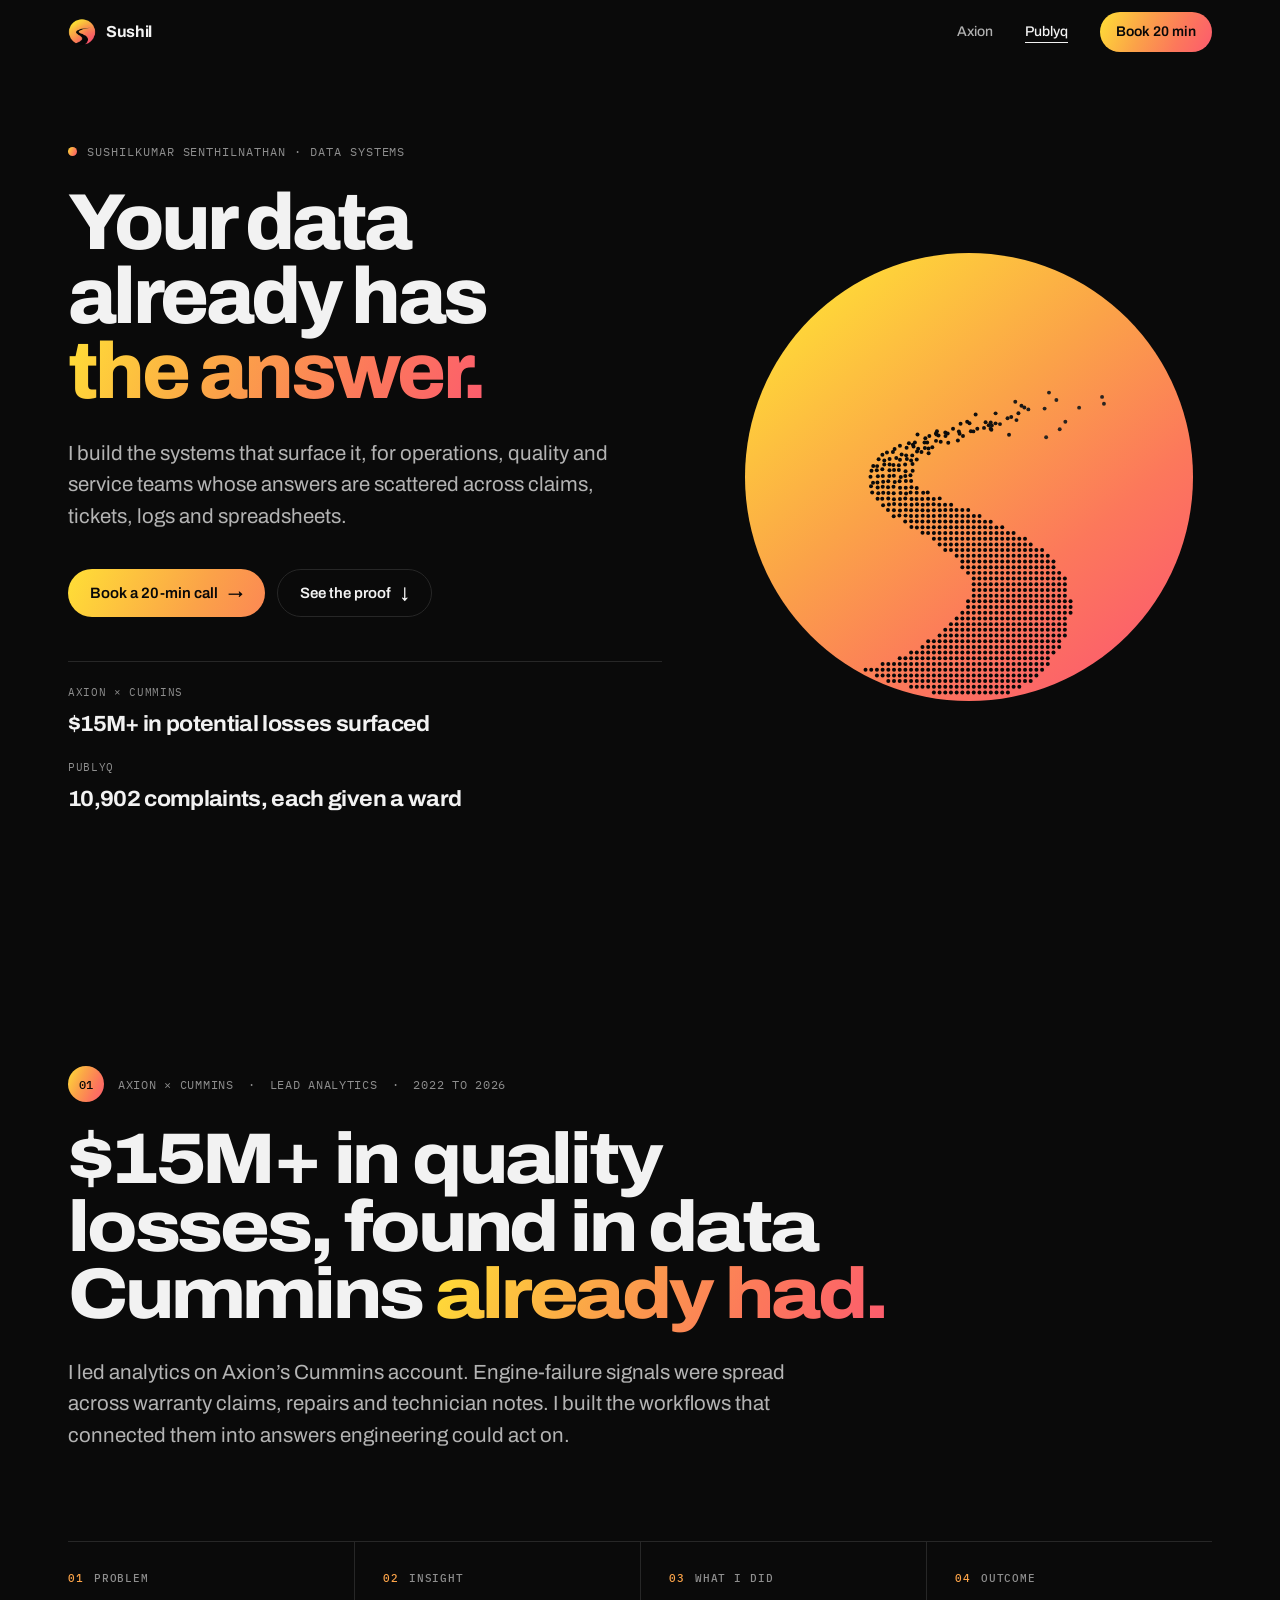
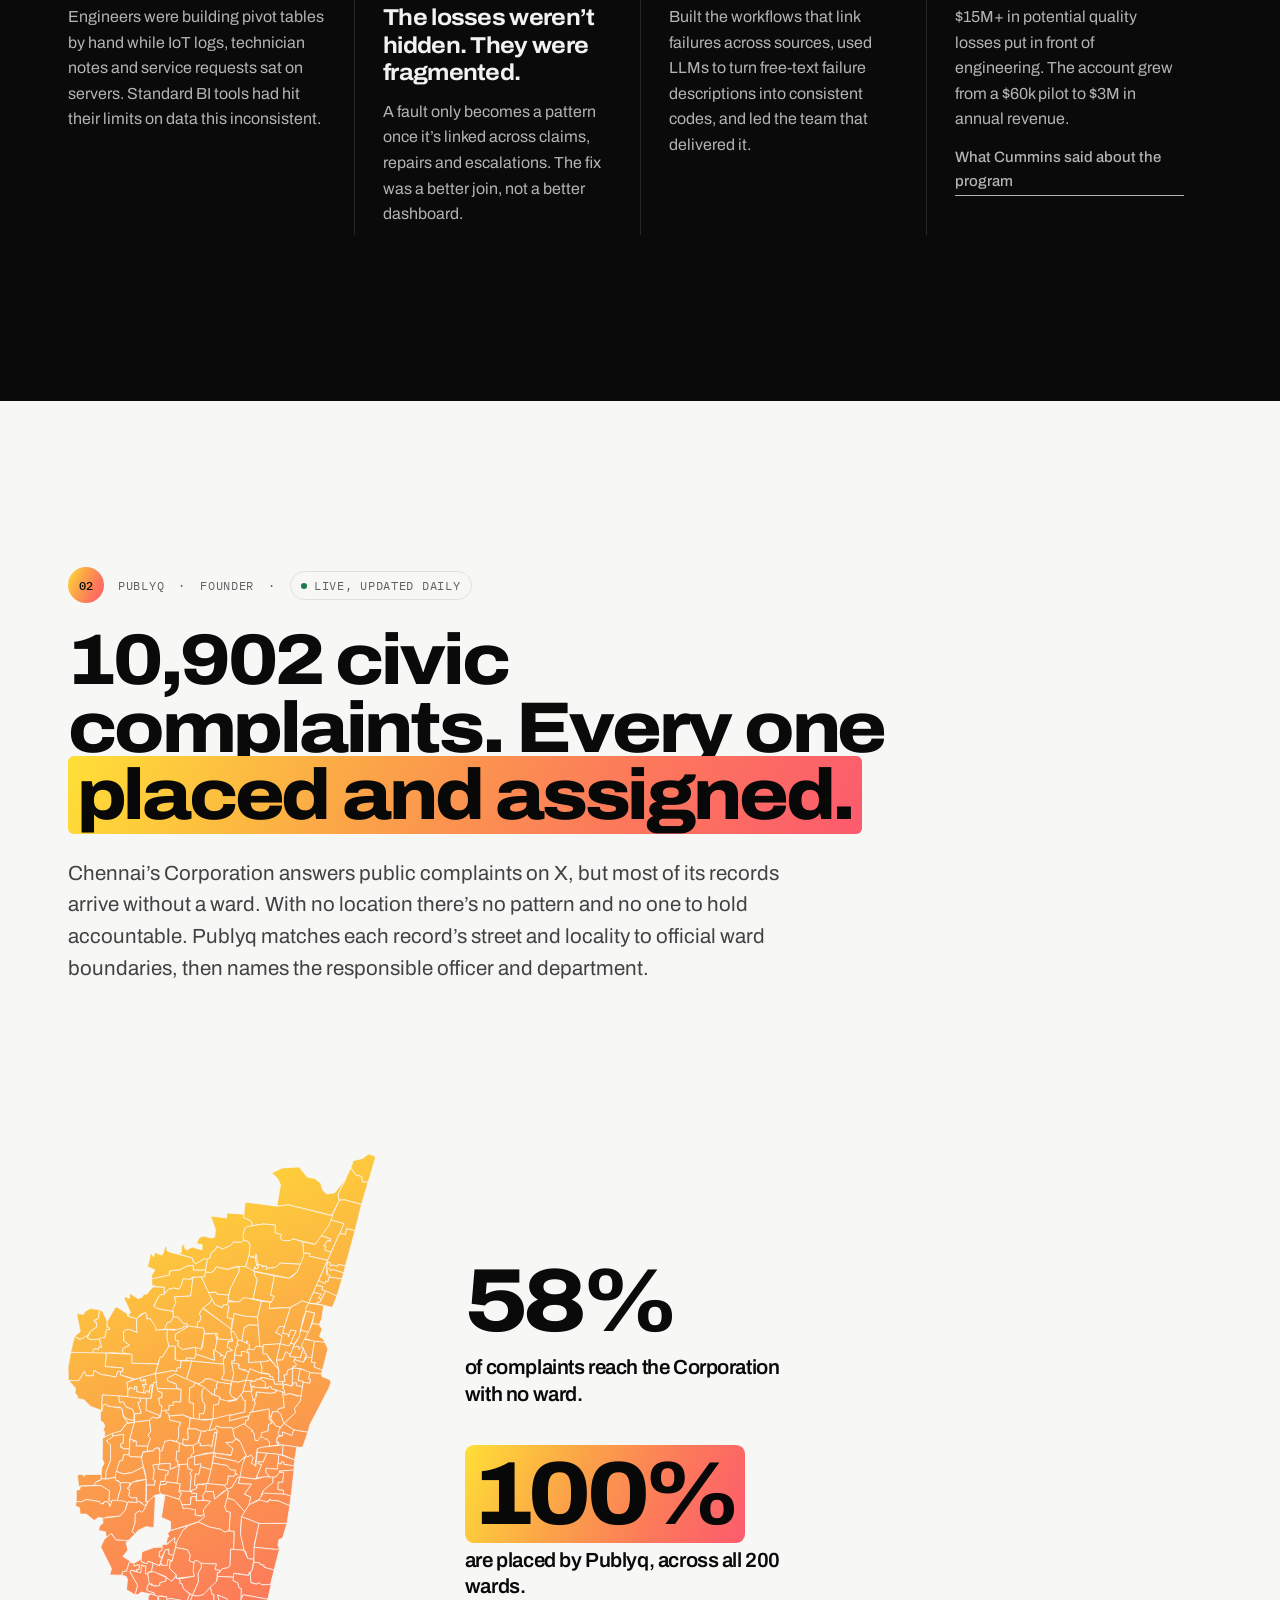
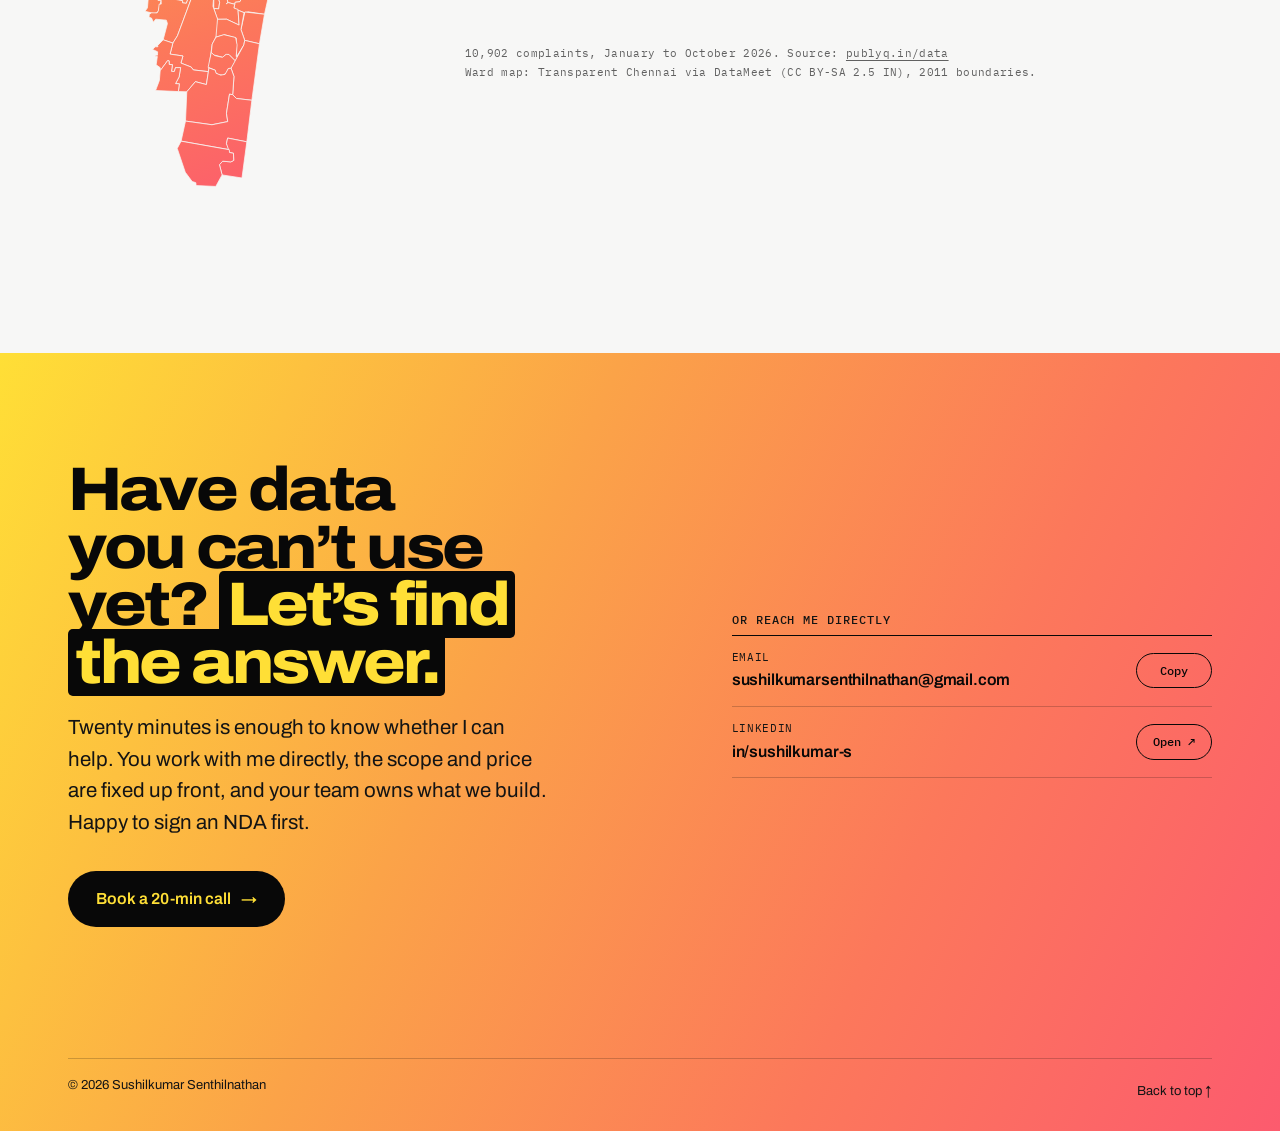
==== commit ec08f503: "Name the company Axion; put Explore Publyq next to the claim - 'Axion Ray' becomes 'Axion' everywher" ====
--- a/index.html
+++ b/index.html
@@ -5,7 +5,7 @@
 <script>document.documentElement.classList.replace('no-js', 'js');</script>
 <meta name="viewport" content="width=device-width, initial-scale=1.0">
 <title>Sushil - Data Systems</title>
-<meta name="description" content="Sushilkumar Senthilnathan builds data systems that turn scattered operational data into answers teams act on. Led analytics on Axion Ray's Cummins account; built Publyq, a live civic data platform.">
+<meta name="description" content="Sushilkumar Senthilnathan builds data systems that turn scattered operational data into answers teams act on. Led analytics on Axion's Cummins account; built Publyq, a live civic data platform.">
 <meta name="theme-color" content="#0A0A0A">
 <meta property="og:type" content="website">
 <meta property="og:url" content="https://www.sushil.one/">
@@ -36,7 +36,7 @@
       <span class="nav-toggle-bars"><span></span><span></span></span>
     </button>
     <div class="nav-links" id="nav-links">
-      <a href="#axion">Cummins</a>
+      <a href="#axion">Axion</a>
       <a href="#publyq">Publyq</a>
       <a href="#" class="nav-cta" data-link="calendly">Book 20 min</a>
     </div>
@@ -54,7 +54,7 @@
         <a href="#axion" class="btn btn-line">See the proof <span class="arrow" aria-hidden="true">&darr;</span></a>
       </div>
       <ul class="hero-proof">
-        <li><span>Axion Ray &times; Cummins</span><strong>$15M+ in potential losses surfaced</strong></li>
+        <li><span>Axion &times; Cummins</span><strong>$15M+ in potential losses surfaced</strong></li>
         <li><span>Publyq</span><strong>10,902 complaints, each given a ward</strong></li>
       </ul>
     </div>
@@ -70,9 +70,9 @@
 <article class="case" id="axion" aria-labelledby="axion-title">
   <div class="wrap">
     <header class="case-head">
-      <p class="case-meta reveal"><span class="case-num">01</span><span>Axion Ray &times; Cummins</span><span>&middot;</span><span>Lead Analytics</span><span>&middot;</span><span>2022 to 2026</span></p>
+      <p class="case-meta reveal"><span class="case-num">01</span><span>Axion &times; Cummins</span><span>&middot;</span><span>Lead Analytics</span><span>&middot;</span><span>2022 to 2026</span></p>
       <h2 class="display case-title reveal reveal-d1" id="axion-title">$15M+ in quality losses, found in data Cummins <em>already had.</em></h2>
-      <p class="lede reveal reveal-d2">I led analytics on Axion Ray&rsquo;s Cummins account. Engine-failure signals were spread across warranty claims, repairs and technician notes. I built the workflows that connected them into answers engineering could act on.</p>
+      <p class="lede reveal reveal-d2">I led analytics on Axion&rsquo;s Cummins account. Engine-failure signals were spread across warranty claims, repairs and technician notes. I built the workflows that connected them into answers engineering could act on.</p>
     </header>
 
     <ol class="story">
@@ -90,24 +90,229 @@
       <p class="case-meta reveal"><span class="case-num">02</span><span>Publyq</span><span>&middot;</span><span>Founder</span><span>&middot;</span><span class="case-status is-live">Live, updated daily</span></p>
       <h2 class="display case-title reveal reveal-d1" id="publyq-title">10,902 civic complaints. Every one <em>placed and assigned.</em></h2>
       <p class="lede reveal reveal-d2">Chennai&rsquo;s Corporation answers public complaints on X, but most of its records arrive without a ward. With no location there&rsquo;s no pattern and no one to hold accountable. Publyq matches each record&rsquo;s street and locality to official ward boundaries, then names the responsible officer and department.</p>
+      <div class="case-actions reveal reveal-d3">
+        <a href="#" class="btn btn-ink" data-link="publyq">Explore Publyq live <span class="arrow" aria-hidden="true">&nearr;</span></a>
+      </div>
     </header>
 
-    <div class="data-panel">
-      <div>
-        <div class="waffle" id="waffle" role="img" aria-label="100 dots. 58 represent records that arrived without a ward; all 100 are placed in a ward after processing."></div>
-        <div class="waffle-legend" aria-hidden="true"><span><i></i>Arrived with a ward</span><span><i class="alt"></i>Arrived without one</span><span><i class="sun"></i>Placed by Publyq</span></div>
+    <div class="ward-proof">
+      <figure class="ward-map">
+        <svg class="wards" id="wards" viewBox="0 0 360 741" role="img" aria-label="Map of Chennai's 200 wards, every one lit up" data-inview>
+          <defs>
+            <linearGradient id="city-sun" gradientUnits="userSpaceOnUse" x1="40" y1="0" x2="320" y2="741">
+              <stop offset="0" stop-color="#FFDF36"/><stop offset=".4" stop-color="#FBA348"/><stop offset=".72" stop-color="#FC785B"/><stop offset="1" stop-color="#FC5B6E"/>
+            </linearGradient>
+          </defs>
+          <!-- Ward boundaries (2011): Transparent Chennai via DataMeet, CC BY-SA 2.5 IN. Simplified and projected for display. -->
+          <g fill="url(#city-sun)">
+          <path d="M351.7,33.3L344.8,32.5L344.1,26.4L337.1,24.6L331.5,16.5L334.2,7.8L345.3,5.2L352.1,0.0L359.8,2.3L360.0,5.5Z" style="--i:0"/>
+          <path d="M344.0,59.1L323.8,53.6L317.7,54.2L316.4,47.1L331.5,16.5L337.1,24.6L344.1,26.4L344.8,32.5L351.7,33.3Z" style="--i:1"/>
+          <path d="M336.4,89.8L326.6,87.6L325.0,94.4L318.3,93.1L323.2,81.6L307.4,76.9L317.7,54.2L323.8,53.6L344.0,59.1Z" style="--i:2"/>
+          <path d="M318.3,93.1L308.3,115.2L300.8,112.8L302.3,108.7L299.8,107.9L304.3,100.8L307.3,102.3L307.7,99.5L296.0,95.5L305.7,83.6L307.4,76.9L323.2,81.6Z" style="--i:3"/>
+          <path d="M325.1,131.2L316.8,129.5L315.5,131.9L309.8,129.8L309.1,131.5L307.1,131.0L307.0,127.2L303.3,126.4L318.3,93.1L325.0,94.4L326.6,87.6L336.4,89.8Z" style="--i:4"/>
+          <path d="M308.3,115.2L304.1,124.5L282.9,119.8L283.4,116.6L276.2,116.2L275.1,102.9L289.7,105.8L296.0,95.5L307.7,99.5L307.3,102.3L304.3,100.8L299.8,107.9L302.3,108.7L300.8,112.8Z" style="--i:5"/>
+          <path d="M291.1,154.0L282.0,174.8L274.7,172.1L260.2,180.0L235.3,180.9L236.4,173.6L238.1,173.6L241.6,166.8L237.4,165.8L241.7,142.8L258.9,145.5L262.5,144.1L268.4,138.2L276.2,116.2L283.4,116.6L282.9,119.8L304.1,124.5Z" style="--i:6"/>
+          <path d="M323.2,139.3L310.1,135.4L306.8,136.6L306.3,134.3L302.4,133.3L304.4,126.9L307.0,127.2L307.1,131.0L309.1,131.5L309.8,129.8L315.5,131.9L316.8,129.5L325.1,131.2Z" style="--i:7"/>
+          <path d="M321.2,146.4L306.2,144.3L306.8,142.2L303.2,141.3L304.1,137.0L302.4,133.3L306.3,134.3L308.0,137.0L310.1,135.4L323.2,139.3Z" style="--i:8"/>
+          <path d="M306.2,144.3L304.6,149.8L301.9,148.9L301.2,152.1L293.7,148.5L303.3,126.4L303.2,141.3L306.8,142.2Z" style="--i:9"/>
+          <path d="M315.1,166.5L297.6,159.1L298.6,155.2L291.1,154.0L293.7,148.5L301.2,152.1L301.9,148.9L304.6,149.8L306.2,144.3L321.2,146.4Z" style="--i:10"/>
+          <path d="M301.9,160.4L296.7,170.3L293.3,168.9L296.7,164.4L287.8,162.1L291.1,154.0L298.6,155.2L297.6,159.1Z" style="--i:11"/>
+          <path d="M296.7,170.3L295.2,174.0L292.4,173.4L291.7,175.4L282.0,174.8L287.8,162.1L296.7,164.4L293.3,168.9Z" style="--i:12"/>
+          <path d="M291.7,175.4L292.4,173.4L295.2,174.0L301.9,160.4L315.1,166.5L309.7,179.8Z" style="--i:13"/>
+          <path d="M309.0,72.0L258.1,59.6L244.7,61.1L249.1,36.1L245.4,28.4L238.7,22.2L251.1,16.4L270.9,15.1L280.5,27.2L289.1,28.6L296.2,34.2L298.3,42.1L303.1,46.8L312.6,45.4L325.8,29.0L316.4,47.1L317.7,54.2Z" style="--i:14"/>
+          <path d="M244.7,61.1L258.1,59.6L310.1,72.4L305.7,83.6L289.7,105.8L263.6,99.5L260.5,101.5L251.4,101.3L248.6,98.8L250.3,94.6L242.6,92.4L242.9,83.2L228.3,82.1L216.2,84.0L214.8,78.7L205.6,74.4L207.7,56.4Z" style="--i:15"/>
+          <path d="M206.0,70.6L205.6,74.4L214.8,78.7L216.2,84.0L207.0,87.2L205.8,101.5L202.2,103.6L193.8,103.2L190.8,107.0L181.2,111.4L174.4,108.3L173.0,111.8L167.8,115.7L166.5,121.8L162.7,123.5L160.0,122.6L150.2,128.6L146.5,126.2L145.5,121.8L129.2,117.0L132.6,115.7L133.4,107.3L136.7,105.8L136.8,110.6L139.1,112.4L145.4,109.1L157.0,112.4L157.2,106.3L150.4,104.9L153.4,98.6L158.3,96.1L169.1,98.5L171.9,97.3L172.8,88.4L167.1,72.6L185.7,75.0L186.3,69.1Z" style="--i:16"/>
+          <path d="M275.1,102.9L276.3,119.3L272.3,129.2L249.0,127.9L242.9,133.0L233.3,134.0L232.6,135.7L232.6,131.5L228.3,131.6L228.1,133.2L227.7,130.7L222.8,129.5L220.5,123.9L220.6,117.4L219.8,122.0L217.1,121.2L217.4,119.3L216.2,121.4L212.2,118.5L213.2,105.3L210.3,102.1L206.0,102.1L205.0,96.8L207.0,87.2L209.7,85.2L228.3,82.1L238.0,82.6L242.9,83.2L242.6,92.4L250.3,94.6L248.6,98.8L251.4,101.3L260.5,101.5L263.6,99.5Z" style="--i:17"/>
+          <path d="M208.2,131.9L197.4,131.9L186.5,135.3L173.7,132.3L171.0,137.3L166.9,139.0L160.8,138.2L163.2,123.4L166.5,121.8L167.8,115.7L173.0,111.8L174.4,108.3L181.2,111.4L190.8,107.0L193.8,103.2L202.2,103.6L205.8,101.5L210.3,102.1L213.3,106.4L212.2,118.5Z" style="--i:18"/>
+          <path d="M217.5,137.2L208.2,132.3L212.2,118.5L214.5,120.8L216.5,121.4L217.4,119.3L217.1,121.2L219.6,121.6L220.4,127.8L222.3,129.4L220.5,130.1L222.9,130.6L222.9,133.9L219.2,134.6L219.1,132.1Z" style="--i:19"/>
+          <path d="M272.3,129.2L268.4,138.2L258.9,145.5L217.5,137.2L219.1,132.1L219.2,134.6L222.9,133.9L222.8,130.3L220.5,130.1L222.3,129.4L220.4,127.8L220.3,117.4L222.8,129.5L227.7,130.7L228.1,133.2L228.3,131.6L232.6,131.5L232.6,135.7L233.3,134.0L242.9,133.0L249.0,127.9Z" style="--i:20"/>
+          <path d="M161.1,136.1L146.9,136.1L146.5,130.3L139.4,131.5L130.3,136.1L120.4,136.5L118.5,138.0L119.0,141.9L98.0,146.5L98.0,142.5L101.8,135.8L93.3,132.0L97.1,115.7L100.5,120.9L101.5,115.1L109.1,118.5L111.2,117.2L114.0,107.9L116.0,109.5L115.6,112.9L118.9,114.8L145.5,121.8L146.5,126.2L149.8,128.6L160.0,122.6L163.2,123.4Z" style="--i:21"/>
+          <path d="M161.1,138.4L160.2,143.5L158.5,144.1L145.8,144.5L142.8,147.1L135.0,146.3L132.5,155.0L129.7,158.3L123.7,157.1L117.9,158.5L112.7,164.1L112.8,156.2L100.8,155.5L101.4,153.6L99.5,155.1L98.5,153.7L98.0,146.5L119.0,141.9L119.8,136.8L130.3,136.1L139.4,131.5L146.5,130.3L146.9,136.1L161.1,136.1Z" style="--i:22"/>
+          <path d="M123.6,191.0L120.5,196.5L116.2,197.9L113.5,205.2L103.2,206.7L96.6,193.2L91.8,193.1L92.8,189.7L90.5,185.9L85.4,187.8L80.0,193.3L70.1,190.2L73.2,185.6L65.8,169.3L67.3,167.3L72.1,169.4L72.3,163.3L82.4,169.5L86.7,167.9L89.0,164.3L92.1,164.5L99.3,155.8L112.8,156.2L112.5,164.6L108.7,164.8L105.8,167.9L100.6,177.9L103.8,180.8L122.9,184.5Z" style="--i:23"/>
+          <path d="M122.9,184.5L103.8,180.8L100.9,178.4L105.8,167.9L108.7,164.8L112.3,164.9L117.9,158.5L123.7,157.1L129.7,158.3L132.5,155.0L135.0,146.3L144.2,146.9L146.5,144.5L143.8,166.5L124.7,167.4L126.6,173.5Z" style="--i:24"/>
+          <path d="M168.8,170.2L166.3,174.5L157.7,180.8L153.6,188.0L156.1,189.8L154.6,196.0L151.7,197.2L151.6,203.5L143.2,201.6L139.4,202.9L139.9,199.1L135.2,198.9L128.9,191.2L123.6,191.0L123.0,181.7L126.6,173.5L124.7,167.4L143.8,166.5L146.5,144.5L156.5,144.2Z" style="--i:25"/>
+          <path d="M188.2,165.5L173.9,164.2L173.4,162.0L164.9,162.4L156.5,144.2L160.2,143.5L161.1,138.4L166.9,139.0L171.0,137.3L173.7,132.3L186.5,135.3L200.7,131.8L200.4,137.9L190.1,158.2Z" style="--i:26"/>
+          <path d="M219.1,138.0L218.5,141.3L221.8,147.4L217.0,169.7L205.3,168.9L202.4,172.6L198.2,173.6L187.3,171.3L190.1,158.2L200.4,137.9L200.7,131.8L208.2,131.9Z" style="--i:27"/>
+          <path d="M217.0,169.7L221.8,147.4L218.5,141.3L219.1,138.0L241.7,142.8L237.4,165.8L241.6,166.8L238.1,173.6Z" style="--i:28"/>
+          <path d="M186.8,176.5L182.0,176.8L180.9,180.1L171.9,176.2L164.9,162.4L173.4,162.0L173.9,164.2L188.2,165.5L187.3,171.3L193.7,173.4L187.6,173.3Z" style="--i:29"/>
+          <path d="M191.1,205.2L158.1,180.3L166.3,174.5L168.8,170.2L171.9,176.2L177.7,178.9L180.9,180.1L182.0,176.8L186.8,176.5L188.7,178.6L186.4,191.6L192.8,193.2Z" style="--i:30"/>
+          <path d="M113.5,205.2L116.2,197.9L120.5,196.5L123.6,191.0L128.9,191.2L135.2,198.9L139.9,199.1L139.4,202.9L135.8,201.7L134.6,203.9L129.1,205.7Z" style="--i:31"/>
+          <path d="M191.1,205.2L191.8,218.3L175.5,216.9L174.7,210.2L160.2,210.4L158.9,204.3L151.6,203.5L151.7,197.2L154.6,196.0L156.1,189.8L153.6,188.0L157.7,180.8Z" style="--i:32"/>
+          <path d="M226.6,172.7L222.2,191.2L206.9,190.1L194.7,187.0L193.0,201.8L191.4,204.0L192.8,193.2L186.4,191.6L188.8,179.2L186.8,176.5L187.6,173.3L199.0,173.4L203.0,172.1L204.1,169.1L209.3,168.6Z" style="--i:33"/>
+          <path d="M222.2,191.2L223.6,200.8L211.6,200.4L206.7,203.4L203.8,219.1L198.8,218.1L193.6,207.7L191.0,209.5L194.7,187.0L206.9,190.1Z" style="--i:34"/>
+          <path d="M223.6,200.8L224.9,226.1L220.6,225.1L218.0,229.2L212.2,229.8L212.5,223.5L209.2,221.7L209.8,218.9L208.9,221.6L203.8,219.1L206.6,203.9L211.6,200.4Z" style="--i:35"/>
+          <path d="M260.7,179.9L253.6,202.3L247.6,202.1L243.5,209.3L251.0,212.8L248.7,222.5L229.0,223.6L228.4,226.4L224.9,226.1L222.2,191.2L226.6,172.7L236.4,173.6L235.8,181.2Z" style="--i:36"/>
+          <path d="M253.6,202.3L260.7,179.9L274.7,172.1L282.0,174.8L278.5,181.1L279.8,181.9L275.0,194.2L271.1,214.0L264.8,223.1L260.9,221.5L267.3,207.2L260.9,206.4L258.2,214.6L258.2,211.3L251.3,210.4Z" style="--i:37"/>
+          <path d="M286.4,198.8L288.9,186.3L279.0,184.4L278.5,181.1L282.0,174.8L299.8,177.6L297.3,193.6L294.3,199.9Z" style="--i:38"/>
+          <path d="M272.6,206.8L279.0,184.4L288.9,186.3L282.4,209.0Z" style="--i:39"/>
+          <path d="M260.9,221.5L259.1,225.0L248.7,222.5L251.0,212.8L243.5,209.3L247.6,202.1L253.6,202.3L251.3,210.4L258.2,211.3L258.2,214.6L260.9,206.4L267.3,207.2Z" style="--i:40"/>
+          <path d="M278.0,216.3L273.4,227.1L270.8,229.2L270.3,225.5L267.0,225.2L266.5,227.2L263.9,226.1L271.1,214.0L272.6,206.8L282.4,209.0Z" style="--i:41"/>
+          <path d="M294.3,199.9L297.8,205.5L294.7,214.0L299.7,217.5L301.2,220.8L290.2,220.3L278.0,216.3L286.4,198.8Z" style="--i:42"/>
+          <path d="M203.8,219.1L208.9,221.6L209.8,218.9L209.2,221.7L212.3,223.1L212.2,228.2L209.7,229.7L211.7,233.0L203.2,231.6L203.7,236.7L195.3,236.0L197.2,224.8L199.6,223.7L197.8,222.6L199.3,218.2Z" style="--i:43"/>
+          <path d="M236.4,240.8L233.3,243.0L211.7,244.6L212.0,233.8L209.8,229.0L218.0,229.2L220.6,225.1L228.6,226.3L228.4,234.0L232.4,234.1Z" style="--i:44"/>
+          <path d="M244.4,241.6L246.9,252.7L232.4,234.1L228.4,234.0L229.0,223.6L248.7,222.5Z" style="--i:45"/>
+          <path d="M259.6,234.4L255.4,231.8L251.6,241.3L244.4,241.6L248.7,222.5L259.1,225.0L260.9,221.5L264.8,223.1L262.2,232.7Z" style="--i:46"/>
+          <path d="M273.7,226.0L275.9,227.0L272.2,239.1L259.5,237.2L264.3,226.2L270.3,225.5L270.8,229.2Z" style="--i:47"/>
+          <path d="M288.9,219.3L285.8,238.6L278.5,238.8L279.5,234.3L276.7,233.2L275.9,227.0L273.3,225.5L277.0,217.2Z" style="--i:48"/>
+          <path d="M298.2,253.4L288.0,249.6L289.7,244.6L285.1,244.0L288.9,219.3L301.2,220.8L304.6,228.4Z" style="--i:49"/>
+          <path d="M265.8,241.1L266.4,238.0L272.5,238.8L275.2,229.5L277.4,230.3L276.7,233.2L279.5,234.3L275.8,244.1Z" style="--i:50"/>
+          <path d="M296.8,257.3L283.4,256.5L274.2,252.0L263.6,250.7L263.9,248.4L266.3,248.9L267.6,246.4L264.3,243.0L265.8,241.1L275.8,244.1L280.0,237.9L285.8,238.6L285.1,244.0L289.7,244.6L288.0,249.6L298.2,253.4Z" style="--i:51"/>
+          <path d="M266.4,238.0L264.3,243.0L267.6,246.4L266.3,248.9L263.9,248.4L263.4,251.0L257.4,253.5L256.4,259.1L253.2,258.8L254.3,266.5L246.7,266.8L247.1,253.2L244.4,241.6L251.6,241.3L255.4,231.8L259.6,234.4L259.8,237.4Z" style="--i:52"/>
+          <path d="M263.4,251.0L262.7,272.0L254.0,269.7L252.2,272.2L251.6,266.6L254.3,266.5L253.2,258.8L256.4,259.1L257.4,253.5Z" style="--i:53"/>
+          <path d="M263.0,270.8L263.4,251.0L272.2,251.6L269.8,265.4L275.5,266.2L275.1,272.8L267.4,271.5L267.9,268.4L265.2,267.8Z" style="--i:54"/>
+          <path d="M275.7,267.5L275.5,266.2L269.8,265.4L272.2,251.6L283.5,256.1L282.0,263.3L284.4,264.0L283.3,268.8Z" style="--i:55"/>
+          <path d="M275.1,272.8L273.5,283.4L271.3,283.7L260.3,280.9L254.1,282.4L253.5,276.8L250.7,274.2L252.2,274.5L253.2,269.7L262.4,272.2L265.2,267.8L267.9,268.4L267.4,271.5Z" style="--i:56"/>
+          <path d="M251.7,279.1L253.5,297.3L247.1,298.3L245.4,302.0L240.0,301.9L237.6,307.4L236.0,307.1L235.7,298.8L215.2,302.4L219.2,292.5L218.2,287.9L221.1,282.9L220.6,278.8L236.8,280.3L243.1,279.6L245.7,276.2Z" style="--i:57"/>
+          <path d="M251.8,279.2L254.1,279.6L254.1,282.4L260.3,280.9L268.6,283.7L273.5,283.4L272.3,289.4L265.4,298.3L266.8,302.9L253.3,315.7L264.6,323.3L262.4,330.0L251.4,325.8L251.7,330.1L246.2,329.8L246.9,323.6L252.9,315.6L249.0,304.5L245.4,302.0L247.1,298.3L253.5,297.3Z" style="--i:58"/>
+          <path d="M253.3,315.7L266.8,302.9L265.4,298.3L272.3,289.4L275.7,267.5L283.3,268.8L284.4,264.0L282.0,263.3L283.4,256.5L296.8,257.3L297.6,260.8L307.1,264.6L308.1,268.0L305.5,274.9L283.5,317.2L281.3,326.1L264.6,323.3Z" style="--i:59"/>
+          <path d="M226.7,331.4L223.7,335.3L220.1,336.1L218.2,333.6L217.9,327.7L216.0,324.7L214.9,325.7L216.1,323.6L205.9,316.3L208.1,315.6L208.1,312.1L211.1,311.6L212.7,303.1L235.7,298.8L235.9,310.3L239.2,315.5L235.1,317.1L234.6,324.5L226.9,326.8Z" style="--i:60"/>
+          <path d="M245.4,302.0L249.0,304.5L252.9,315.6L248.7,320.4L243.4,318.7L237.5,309.9L240.0,301.9Z" style="--i:61"/>
+          <path d="M237.6,307.4L238.0,311.6L243.4,318.7L248.7,320.4L246.4,326.4L247.5,331.6L245.5,331.6L244.2,336.6L244.4,338.2L247.1,337.5L247.3,338.9L245.0,339.8L245.7,341.1L239.6,342.2L236.1,342.2L236.1,337.8L233.0,333.8L231.3,334.6L225.9,331.0L226.9,326.8L234.6,324.5L235.1,317.1L239.2,315.5L235.9,310.3L236.0,307.1Z" style="--i:62"/>
+          <path d="M159.7,209.5L156.3,228.9L148.2,226.6L134.5,229.2L128.6,225.0L129.0,218.7L125.8,218.6L125.5,211.5L141.6,201.6L158.9,204.3Z" style="--i:63"/>
+          <path d="M149.6,226.6L150.1,234.7L148.4,239.8L138.8,239.0L138.4,241.9L126.0,242.0L125.6,225.4L118.1,225.4L115.9,215.3L116.1,205.6L123.8,206.6L134.6,203.9L135.8,201.7L139.4,202.9L125.5,211.5L125.8,218.6L129.0,218.7L128.6,225.0L134.5,229.2Z" style="--i:64"/>
+          <path d="M174.7,210.2L173.1,211.5L174.6,218.8L172.4,230.3L170.8,229.4L170.4,231.4L171.9,241.9L150.1,234.7L149.6,226.6L156.3,228.9L157.8,225.4L159.7,209.5L161.3,211.0Z" style="--i:65"/>
+          <path d="M182.5,246.4L138.4,241.9L138.8,239.0L148.4,239.8L150.1,234.7L171.9,241.9L170.8,229.4L179.7,234.8L179.0,237.2L179.9,235.2L184.3,237.8L182.0,239.6Z" style="--i:66"/>
+          <path d="M172.4,230.3L174.6,218.8L173.1,211.5L174.7,210.2L175.5,216.9L192.4,218.0L193.0,220.0L188.1,219.6L186.6,226.0L193.0,230.1L185.9,232.0L184.3,237.8L179.9,235.2L179.0,237.2L179.7,234.8Z" style="--i:67"/>
+          <path d="M195.0,235.6L195.6,242.7L191.7,242.6L194.3,257.5L192.1,266.6L179.8,264.1L182.8,257.4L182.0,239.6L184.0,239.4L185.9,232.0L193.0,230.1L186.6,226.0L188.1,219.6L193.1,219.8L191.0,209.5L193.4,207.7L194.7,208.7L199.3,218.2L197.8,222.6L199.6,223.7L197.2,224.8Z" style="--i:68"/>
+          <path d="M225.4,243.5L227.8,253.1L226.1,256.9L213.1,251.7L212.2,255.4L208.4,254.6L208.0,252.8L201.5,252.1L199.7,251.1L200.7,246.6L191.9,244.8L191.7,242.6L195.6,242.7L195.0,235.6L203.7,236.7L203.2,231.6L207.2,231.4L212.0,233.8L211.5,244.5Z" style="--i:69"/>
+          <path d="M212.2,255.4L208.8,265.1L199.4,267.5L192.1,266.6L194.3,257.5L191.9,244.8L200.1,246.1L200.0,251.3Z" style="--i:70"/>
+          <path d="M226.9,256.4L227.5,250.1L225.4,243.5L234.6,242.8L236.4,240.8L246.9,252.7L246.7,266.8L251.6,266.6L251.6,269.7L242.1,269.9L239.6,261.0L236.2,260.9L236.7,258.5L234.0,257.3Z" style="--i:71"/>
+          <path d="M241.3,264.8L226.1,261.7L224.9,264.0L220.7,263.9L220.0,266.4L208.8,265.1L213.1,251.7L226.1,256.9L236.5,258.3L236.2,260.9L239.6,261.0Z" style="--i:72"/>
+          <path d="M205.0,279.0L198.0,287.3L192.0,284.5L189.5,279.8L192.1,266.6L199.4,267.5L208.8,265.1Z" style="--i:73"/>
+          <path d="M215.2,266.2L213.8,269.1L215.4,278.4L205.0,279.0L208.8,265.1Z" style="--i:74"/>
+          <path d="M226.8,261.8L226.3,264.3L231.5,267.8L231.2,273.7L219.3,274.4L218.3,272.0L215.4,272.8L213.8,269.1L215.2,266.2L220.0,266.4L220.7,263.9L224.9,264.0Z" style="--i:75"/>
+          <path d="M231.2,273.7L231.5,267.8L226.3,264.3L226.8,261.8L241.3,264.8L242.1,269.9L251.6,269.7L252.2,274.5L250.7,274.2L253.5,276.8L253.2,279.3L238.4,275.0L238.5,273.0L235.0,272.8L234.6,274.7Z" style="--i:76"/>
+          <path d="M243.9,276.8L243.1,279.6L236.8,280.3L220.6,278.8L219.8,287.3L216.0,288.7L217.2,288.1L213.9,279.9L215.9,277.2L215.1,272.9L234.6,274.7L235.0,272.8L238.5,273.0L238.4,275.0Z" style="--i:77"/>
+          <path d="M37.0,182.5L35.9,191.5L34.4,194.0L30.7,194.8L31.4,197.1L33.4,197.2L33.9,202.4L26.0,208.2L23.1,212.8L15.0,217.4L7.5,214.0L14.4,208.1L10.1,187.0L18.2,187.9L19.9,184.5L26.0,181.1Z" style="--i:78"/>
+          <path d="M46.0,196.0L45.8,203.0L49.1,204.2L48.5,205.8L45.1,205.7L43.2,215.4L29.3,218.2L22.6,215.7L26.0,208.2L33.9,202.4L33.4,197.2L31.4,197.1L30.7,194.8L34.4,194.0L35.9,191.5L37.0,182.5L40.4,184.2Z" style="--i:79"/>
+          <path d="M37.0,216.9L39.4,226.6L36.2,226.2L35.6,229.4L31.1,228.0L27.4,233.9L3.1,232.4L7.5,214.0L13.9,217.5L23.1,212.8L22.6,215.7L26.4,217.7Z" style="--i:80"/>
+          <path d="M80.2,193.1L80.8,209.3L72.4,205.7L68.2,205.9L65.2,208.3L65.5,219.1L72.2,224.1L64.6,227.9L63.8,231.1L65.3,233.2L74.8,234.8L54.6,232.9L27.4,233.9L31.1,228.0L35.6,229.4L36.2,226.2L39.4,226.6L37.0,216.9L39.9,214.9L43.2,215.4L45.1,205.7L48.8,205.7L48.9,204.0L45.8,203.0L46.0,196.0L55.1,180.1L57.3,179.4L69.0,186.8L70.1,190.2Z" style="--i:81"/>
+          <path d="M74.8,234.8L65.3,233.2L63.8,231.1L64.6,227.9L72.2,224.1L65.5,219.1L65.2,208.3L68.2,205.9L72.4,205.7L80.8,209.3L80.2,193.1L90.0,185.7L92.6,189.0L91.8,193.1L96.6,193.2L102.8,203.2L102.7,206.4L116.1,205.6L115.9,215.3L118.1,225.7L110.9,237.9L107.9,238.4L105.3,246.1L74.8,245.2Z" style="--i:82"/>
+          <path d="M61.5,255.1L64.1,255.0L64.2,250.8L43.5,249.2L45.0,233.3L74.8,234.8L74.8,245.2L105.3,246.1L102.6,257.3L79.1,264.0L61.3,258.9Z" style="--i:83"/>
+          <path d="M45.0,233.3L43.5,249.2L64.2,250.8L64.1,255.0L58.3,254.8L56.3,261.4L38.2,258.2L30.5,253.6L29.4,259.9L20.8,259.8L19.2,254.9L12.6,265.7L0.4,265.3L0.0,250.3L3.1,232.4Z" style="--i:84"/>
+          <path d="M70.2,275.8L70.1,284.4L40.4,282.5L39.3,300.7L26.3,295.7L18.8,287.9L11.2,286.5L10.6,282.4L8.1,280.5L8.9,274.7L1.0,265.4L12.6,265.7L19.2,254.9L21.4,260.0L29.4,259.9L30.5,253.6L38.2,258.2L56.3,261.4L58.3,254.8L60.0,254.5L61.7,255.2L61.3,258.9L77.2,264.2L69.0,267.6Z" style="--i:85"/>
+          <path d="M88.5,280.1L80.4,278.6L80.7,272.5L77.9,272.7L78.5,276.0L75.0,276.0L74.3,273.8L70.2,275.8L69.0,267.6L85.0,262.1L84.8,265.6L88.1,266.3L88.4,263.8L91.0,264.2L90.0,265.4L92.1,270.5L87.6,270.1L87.5,272.0L89.6,272.2Z" style="--i:86"/>
+          <path d="M98.7,270.6L96.3,271.0L95.2,280.3L94.1,277.7L91.6,277.8L91.3,280.3L88.5,280.1L89.6,272.2L87.5,272.0L87.6,270.1L92.1,270.5L92.1,269.1L90.6,269.0L91.0,264.2L88.4,263.8L88.1,266.3L84.8,265.6L85.0,262.1L102.6,257.3L104.1,267.8L100.3,267.8L100.1,270.8Z" style="--i:87"/>
+          <path d="M70.1,284.4L70.2,275.8L72.1,275.8L72.2,273.9L78.5,276.0L77.9,272.7L80.7,272.5L80.4,278.6L90.9,280.4L91.6,277.8L94.1,277.7L95.2,280.3L96.3,271.0L98.7,270.6L97.1,286.7L71.2,285.7Z" style="--i:88"/>
+          <path d="M108.8,306.9L91.4,300.3L90.9,298.0L91.9,286.4L97.5,286.3L100.3,267.8L104.1,267.8L105.5,278.2L110.3,279.2L110.2,285.7L106.4,286.1L107.5,293.7L110.2,295.3Z" style="--i:89"/>
+          <path d="M59.7,283.4L60.2,290.8L65.0,290.5L67.8,296.2L75.7,299.2L77.8,305.3L77.5,312.7L69.4,310.6L64.7,306.9L63.5,298.8L60.9,296.7L51.0,296.5L43.0,293.4L39.4,300.7L40.4,282.5Z" style="--i:90"/>
+          <path d="M84.8,286.2L85.0,290.0L82.0,291.4L86.0,303.7L78.1,304.7L78.1,314.3L70.2,315.3L64.7,306.9L69.4,310.6L77.5,312.7L77.4,304.0L75.7,299.2L67.8,296.2L65.0,290.5L60.2,290.8L59.7,283.4Z" style="--i:91"/>
+          <path d="M78.1,314.3L78.1,304.7L86.0,303.7L82.0,291.4L85.0,290.0L84.8,286.2L91.9,286.4L91.4,300.3L108.8,306.9L103.7,309.9L99.6,308.2L95.2,312.1Z" style="--i:92"/>
+          <path d="M132.7,242.6L131.8,250.8L128.2,250.5L127.1,255.1L123.1,253.8L102.5,257.7L107.9,238.4L110.9,237.9L118.1,225.4L125.4,225.0L125.5,241.2Z" style="--i:93"/>
+          <path d="M145.2,242.7L139.0,264.1L125.6,257.9L116.4,262.8L116.6,265.6L127.7,270.0L127.4,274.2L129.3,275.7L104.4,274.7L102.5,257.7L123.1,253.8L127.1,255.1L128.2,250.5L131.8,250.8L132.7,242.6Z" style="--i:94"/>
+          <path d="M191.1,269.7L170.5,266.5L166.9,263.7L160.2,263.7L159.3,266.2L153.2,269.4L139.0,264.1L145.2,242.7L182.5,246.4L182.7,258.4L179.8,264.1L191.9,266.1Z" style="--i:95"/>
+          <path d="M175.8,267.3L173.6,270.9L174.7,274.9L171.8,275.8L172.0,283.2L153.2,269.4L159.3,266.2L160.2,263.7L166.9,263.7Z" style="--i:96"/>
+          <path d="M197.2,287.3L185.6,289.8L178.4,287.4L177.6,284.5L172.0,283.2L171.8,275.8L174.7,274.9L173.6,270.9L175.8,267.3L191.1,269.7L189.5,279.8L192.0,284.5Z" style="--i:97"/>
+          <path d="M129.2,275.5L132.7,275.9L132.0,290.7L123.4,290.5L123.4,294.8L118.6,294.6L118.3,300.2L109.4,301.6L110.2,295.3L107.5,293.7L106.4,286.1L110.2,285.7L110.3,279.2L105.5,278.2L104.4,274.7Z" style="--i:98"/>
+          <path d="M113.4,300.2L118.3,300.2L118.6,294.6L123.4,294.8L123.4,290.5L132.0,290.7L132.2,288.7L132.7,275.9L127.4,274.2L126.8,269.3L116.6,265.6L116.4,262.8L125.6,257.9L148.4,267.8L147.4,272.3L142.7,274.1L142.1,287.3L142.1,291.2L147.0,292.0L147.0,310.2L134.3,305.8L118.6,307.2Z" style="--i:99"/>
+          <path d="M160.1,273.6L157.4,276.9L157.0,283.8L157.9,290.1L160.6,293.0L160.4,300.1L158.6,304.7L154.1,304.0L153.9,311.2L147.0,310.2L147.0,292.0L142.1,291.2L142.7,274.1L147.4,272.3L148.4,267.8Z" style="--i:100"/>
+          <path d="M153.9,311.2L154.1,304.0L158.6,304.7L160.4,300.1L160.6,293.0L157.9,290.1L157.0,283.8L157.4,276.9L160.1,273.6L169.0,281.9L177.6,284.5L177.8,287.4L176.3,293.3L170.6,294.5L170.1,310.7Z" style="--i:101"/>
+          <path d="M177.9,285.0L178.4,287.4L189.1,290.1L197.2,288.5L202.8,281.9L205.8,288.5L207.9,288.5L207.4,302.3L170.1,310.7L170.6,294.5L176.5,293.1Z" style="--i:102"/>
+          <path d="M210.9,307.0L189.3,312.9L189.3,306.6L207.4,302.3L207.9,288.5L205.8,288.5L202.8,281.9L205.4,278.6L214.0,277.9L217.2,288.1L216.0,288.7L218.2,287.9L219.2,292.5L215.7,301.8L212.7,303.1L213.2,306.1Z" style="--i:103"/>
+          <path d="M143.3,309.6L141.9,322.0L140.1,322.1L141.0,334.1L139.3,335.3L134.9,333.9L134.7,341.1L126.5,336.7L129.5,333.2L129.6,320.2L132.2,314.8L119.1,311.9L118.6,307.2L134.3,305.8Z" style="--i:104"/>
+          <path d="M141.9,322.0L143.3,309.6L160.1,312.0L169.5,310.8L165.5,324.1L156.3,325.1L150.1,322.3Z" style="--i:105"/>
+          <path d="M165.5,324.1L169.5,310.8L190.0,305.4L189.3,312.9L210.9,307.0L211.2,311.3L208.1,312.1L208.1,315.6L193.5,322.4L192.4,320.6L180.6,320.9L173.9,318.7L173.7,321.6Z" style="--i:106"/>
+          <path d="M156.3,325.1L151.7,339.6L146.6,341.6L134.7,341.1L134.9,333.9L139.3,335.3L141.0,334.1L140.1,322.1L150.1,322.3Z" style="--i:107"/>
+          <path d="M153.0,338.1L156.5,324.2L160.5,325.5L162.9,323.3L164.9,324.3L172.4,322.3L175.2,323.9L174.4,326.7L171.9,326.2L168.4,343.4L165.3,341.3L154.6,342.2L155.3,339.3Z" style="--i:108"/>
+          <path d="M193.2,322.4L195.1,331.9L198.2,335.7L194.3,335.5L193.4,337.9L185.0,338.1L193.1,344.6L191.6,352.9L170.7,350.4L175.2,323.9L172.4,322.3L173.6,318.8L180.6,320.9L192.4,320.6Z" style="--i:109"/>
+          <path d="M236.1,342.2L221.8,345.5L219.1,365.6L214.7,362.2L217.0,356.0L214.4,352.7L210.2,355.2L208.9,353.7L200.9,335.8L195.1,331.9L193.2,322.4L205.9,316.3L216.1,323.6L214.9,325.7L216.0,324.7L217.9,327.7L219.2,335.5L222.3,336.1L226.3,331.6L228.8,332.1L231.3,334.6L233.0,333.8L236.1,337.8Z" style="--i:110"/>
+          <path d="M174.4,326.7L170.8,350.0L160.9,350.8L144.3,355.8L144.3,352.7L147.3,349.8L146.6,341.6L153.0,338.1L155.3,339.3L154.6,342.2L165.3,341.3L168.4,343.4L171.9,326.2Z" style="--i:111"/>
+          <path d="M208.8,353.6L199.4,361.9L197.3,360.1L171.6,354.7L172.8,350.7L191.1,353.4L193.3,345.0L185.0,338.1L193.4,337.9L194.3,335.5L197.9,334.6L202.0,337.6Z" style="--i:112"/>
+          <path d="M268.2,343.5L245.2,340.4L247.3,338.9L247.1,337.5L244.2,337.8L245.5,331.6L251.7,330.1L251.4,325.8L262.4,330.0L264.6,323.3L281.3,326.1L274.8,343.7Z" style="--i:113"/>
+          <path d="M252.1,340.9L251.3,352.6L221.8,349.6L221.8,345.5L226.8,343.7Z" style="--i:114"/>
+          <path d="M251.3,352.6L252.1,340.9L268.2,343.5L265.6,358.5Z" style="--i:115"/>
+          <path d="M207.8,354.7L201.3,379.5L199.1,378.7L191.9,391.0L186.3,392.9L183.2,388.2L186.7,386.0L187.9,377.2L195.1,377.5L196.1,375.3L198.6,375.4L196.1,375.0L196.5,370.8L190.2,370.1L186.4,365.1L169.5,362.2L170.7,350.4L172.9,350.3L171.8,354.9L197.3,360.1L199.4,361.9Z" style="--i:116"/>
+          <path d="M233.1,350.7L228.7,361.3L223.0,360.4L222.8,362.7L227.0,364.4L219.8,381.1L201.5,378.5L204.5,363.6L208.8,353.6L210.2,355.2L214.4,352.7L217.0,356.0L214.7,362.2L220.1,366.0L221.8,349.6Z" style="--i:117"/>
+          <path d="M246.3,363.0L245.4,369.4L232.2,368.3L231.8,372.7L237.2,379.3L233.2,378.1L220.8,379.6L227.0,363.9L222.8,362.7L223.0,360.4L228.7,361.3L233.1,350.7L247.1,351.9Z" style="--i:118"/>
+          <path d="M265.1,365.4L253.0,363.9L252.8,360.9L249.9,360.7L249.8,363.4L246.3,363.0L247.1,351.9L265.6,358.5Z" style="--i:119"/>
+          <path d="M237.2,379.3L231.8,372.7L232.2,368.3L245.4,369.4L245.8,362.8L249.8,363.4L250.2,360.6L253.1,361.0L253.0,363.9L265.1,365.4L265.0,370.4L247.5,371.7L247.9,373.4L243.2,378.7Z" style="--i:120"/>
+          <path d="M201.3,379.5L199.9,386.1L215.3,386.8L206.8,398.6L214.2,402.4L212.2,411.1L207.1,419.4L194.9,405.8L186.8,403.1L187.7,395.5L186.3,392.9L191.9,391.0L199.1,378.7Z" style="--i:121"/>
+          <path d="M240.3,378.9L240.2,385.1L228.2,395.2L225.4,403.9L212.2,411.1L214.2,402.0L206.8,398.6L215.3,386.8L199.9,386.1L201.5,378.5L219.8,381.1L230.9,378.2Z" style="--i:122"/>
+          <path d="M253.0,398.7L227.0,398.4L229.9,393.4L240.2,385.1L240.3,378.3L243.2,378.7L248.1,373.0L252.9,373.2L252.7,376.4L251.6,384.7L246.3,384.8L246.1,393.1L252.2,394.0Z" style="--i:123"/>
+          <path d="M253.0,398.7L252.2,394.0L246.1,393.1L246.3,384.8L251.6,384.7L252.9,373.5L247.5,371.7L265.0,370.4L261.4,401.1Z" style="--i:124"/>
+          <path d="M261.4,401.1L259.9,412.3L246.4,406.5L237.7,406.0L236.8,404.3L233.3,408.1L223.4,406.0L229.0,397.3L254.4,398.8Z" style="--i:125"/>
+          <path d="M126.5,336.7L119.7,335.4L113.2,337.0L113.3,341.6L111.6,341.8L110.2,348.4L107.6,348.4L106.8,344.3L102.0,344.9L100.1,348.0L93.1,348.0L93.3,340.9L96.6,333.5L93.6,330.2L97.0,324.7L95.2,312.1L99.6,308.2L103.7,309.9L108.4,308.1L109.4,301.6L113.4,300.2L114.9,303.2L117.8,304.3L119.1,311.9L132.2,314.8L129.6,320.2L129.5,333.2Z" style="--i:126"/>
+          <path d="M107.6,348.4L107.3,363.3L99.3,364.7L101.2,370.6L99.7,381.5L102.4,382.7L101.4,388.2L91.9,387.9L91.0,375.4L86.0,358.1L87.7,349.6L100.1,348.0L101.6,345.1L105.5,344.4Z" style="--i:127"/>
+          <path d="M130.6,338.6L130.2,348.7L127.3,348.5L126.8,359.5L128.9,359.6L128.7,364.0L130.6,365.0L119.5,369.7L119.8,362.5L107.3,363.3L107.6,348.4L110.5,347.8L113.2,337.0L119.7,335.4Z" style="--i:128"/>
+          <path d="M130.7,364.0L128.7,364.0L128.9,359.6L126.8,359.5L127.3,348.5L130.2,348.7L130.6,338.6L137.6,342.3L146.4,341.4L147.3,349.8L144.3,352.7L144.3,355.8L140.6,356.9L140.0,363.5Z" style="--i:129"/>
+          <path d="M130.6,365.0L127.9,386.0L115.7,384.2L115.2,386.9L107.5,388.1L108.7,383.3L113.4,383.7L114.5,375.9L116.8,376.0L117.5,371.3L106.0,369.4L105.3,366.4L107.3,363.3L119.8,362.5L119.5,369.7Z" style="--i:130"/>
+          <path d="M127.9,386.0L130.7,364.0L140.0,363.5L140.8,368.6L145.9,370.3L143.1,374.2L144.6,377.3L143.0,394.6L145.0,394.2L144.9,395.7L130.5,394.7L131.4,386.6Z" style="--i:131"/>
+          <path d="M145.0,394.2L143.0,394.6L144.6,377.3L143.1,374.2L145.9,370.3L140.8,368.6L139.9,362.1L140.6,356.9L148.6,354.0L148.1,364.4L153.2,363.6L153.4,362.2L156.0,363.1L153.5,375.4L149.4,375.2L148.2,388.0L152.0,388.4L151.8,390.0L150.3,390.1L150.5,392.4Z" style="--i:132"/>
+          <path d="M167.9,370.0L155.3,366.5L155.8,362.9L148.1,364.4L148.6,354.0L170.8,350.0Z" style="--i:133"/>
+          <path d="M152.0,388.4L148.2,388.0L149.4,375.2L153.5,375.4L155.3,366.5L167.9,370.0L163.6,386.5L152.0,387.0Z" style="--i:134"/>
+          <path d="M183.2,388.2L163.6,386.5L169.5,362.2L186.4,365.1L190.2,370.1L196.5,370.8L196.1,375.0L198.5,375.7L196.1,375.3L194.0,377.7L187.9,377.2L186.7,386.0Z" style="--i:135"/>
+          <path d="M107.3,363.3L105.3,366.4L106.0,369.4L117.5,371.3L116.8,376.0L114.5,375.9L113.4,383.7L108.7,383.3L106.9,392.4L108.8,398.5L101.7,400.0L94.6,407.1L91.8,407.6L91.9,387.9L101.4,388.2L102.4,382.7L99.7,381.5L101.2,370.6L99.3,364.7Z" style="--i:136"/>
+          <path d="M130.0,404.3L108.8,398.5L107.1,394.7L107.5,388.1L115.2,386.9L115.7,384.2L131.4,386.6L130.0,396.3L133.2,397.4Z" style="--i:137"/>
+          <path d="M150.0,401.6L143.8,402.3L143.6,410.9L133.6,411.0L130.0,404.3L133.2,397.4L130.0,396.0L130.5,394.7L144.9,395.7L144.7,397.2L150.9,397.8Z" style="--i:138"/>
+          <path d="M162.2,386.2L161.4,395.6L158.0,400.3L158.8,405.9L150.1,406.6L150.9,397.8L144.7,397.2L145.0,394.2L150.5,392.4L152.0,387.0L159.3,387.8L159.9,386.1Z" style="--i:139"/>
+          <path d="M161.4,395.6L162.2,386.2L183.2,388.2L186.9,393.9L182.5,395.0L171.9,404.4L170.3,395.5Z" style="--i:140"/>
+          <path d="M158.8,405.9L167.3,406.9L158.6,417.2L159.8,421.5L157.4,424.2L148.7,423.1L149.5,417.2L135.1,415.7L133.6,411.0L143.6,410.9L144.4,401.6L150.0,401.6L150.1,406.6Z" style="--i:141"/>
+          <path d="M70.2,315.3L66.9,317.3L62.0,324.8L42.6,331.4L43.2,325.5L41.3,323.9L43.1,318.8L41.5,314.8L38.1,312.8L37.9,302.4L39.7,301.5L41.3,294.3L44.4,293.3L47.1,295.6L63.0,297.9L64.8,307.9Z" style="--i:142"/>
+          <path d="M72.4,334.7L72.0,345.5L64.2,345.6L64.1,343.7L61.6,343.6L61.6,339.7L64.4,339.2L65.1,328.5L52.7,330.6L51.8,327.4L62.0,324.8L68.4,316.1L77.7,314.4Z" style="--i:143"/>
+          <path d="M72.4,334.7L77.7,314.4L95.2,312.1L97.0,324.7L93.6,330.2L96.6,333.5L93.2,342.5L80.0,342.2L80.1,336.5Z" style="--i:144"/>
+          <path d="M44.3,380.8L39.1,380.1L38.8,375.5L39.8,366.7L42.3,363.0L40.1,356.8L40.6,333.0L51.8,327.4L52.7,331.5L45.1,336.4L49.8,340.7L50.0,358.7L44.6,372.7Z" style="--i:145"/>
+          <path d="M72.0,345.5L71.5,352.6L65.2,352.4L64.1,359.0L60.6,359.7L55.6,378.7L44.3,380.8L44.6,372.7L50.0,358.7L49.8,340.7L45.1,336.4L53.3,330.4L65.1,328.5L64.4,339.2L61.6,339.7L61.6,343.6L64.1,343.7L64.2,345.6Z" style="--i:146"/>
+          <path d="M71.5,352.6L72.7,334.4L75.9,334.5L76.1,336.7L80.1,336.5L80.0,342.2L93.2,342.5L93.0,348.3L88.0,348.8L86.0,355.3L72.3,354.7Z" style="--i:147"/>
+          <path d="M88.2,366.8L74.6,373.6L64.5,374.9L56.6,371.8L60.6,359.7L64.1,359.0L65.2,352.4L72.3,352.7L72.3,354.7L86.0,355.3Z" style="--i:148"/>
+          <path d="M38.8,375.5L39.0,381.7L33.5,383.8L30.1,388.4L12.5,389.3L11.0,377.1L13.4,375.4L17.8,375.9L19.0,378.0L20.1,375.6Z" style="--i:149"/>
+          <path d="M51.5,407.8L47.8,405.9L48.5,394.6L38.1,388.5L30.6,388.0L32.0,385.0L39.0,381.7L39.1,380.1L43.5,381.2L55.3,379.1L55.9,382.2L63.2,385.2L60.9,386.8L61.9,391.7L57.5,407.0L51.9,405.7Z" style="--i:150"/>
+          <path d="M91.5,381.4L80.1,382.8L73.2,386.2L60.0,384.9L59.8,383.1L55.9,382.2L55.3,379.1L56.6,371.8L64.5,374.9L74.6,373.6L88.2,366.8Z" style="--i:151"/>
+          <path d="M51.5,407.8L49.1,413.2L47.5,408.1L45.3,407.3L42.3,407.5L39.9,410.2L37.5,409.8L36.8,407.4L21.6,404.9L15.2,407.7L9.6,407.3L9.8,393.9L13.6,393.4L14.6,389.3L38.1,388.5L48.5,394.6L47.8,405.9Z" style="--i:152"/>
+          <path d="M57.5,407.0L61.9,391.7L60.9,386.8L63.2,385.2L72.5,385.2L71.2,391.2L69.1,391.8L72.3,393.2L71.4,400.9L74.5,402.8L80.6,402.8L80.9,408.4L70.3,407.7L69.1,409.3L65.1,406.7Z" style="--i:153"/>
+          <path d="M81.1,408.2L80.6,402.8L74.5,402.8L71.4,400.9L72.3,393.2L69.1,391.8L71.2,391.2L75.1,384.9L91.5,381.4L91.1,407.2L93.7,408.7L89.8,412.0L85.7,407.9Z" style="--i:154"/>
+          <path d="M69.6,408.7L66.9,417.8L60.6,424.4L44.0,425.8L42.6,427.6L36.1,425.6L30.8,429.5L21.3,422.0L14.1,421.9L13.5,414.6L8.8,412.6L9.6,407.3L15.2,407.7L21.6,404.9L36.8,407.4L38.7,410.1L41.5,410.1L42.8,407.3L47.2,407.8L49.1,413.2L51.9,405.7L65.1,406.7Z" style="--i:155"/>
+          <path d="M93.0,410.3L88.5,418.2L85.9,420.1L83.9,418.0L78.8,421.7L78.6,432.3L75.3,442.5L78.9,445.2L70.4,453.2L56.5,452.4L51.3,445.0L45.2,449.6L43.8,442.7L35.9,441.3L37.1,435.6L41.0,432.6L40.6,426.9L60.6,424.4L66.9,417.8L70.3,407.7L80.5,408.6L82.6,406.9L89.8,412.0Z" style="--i:156"/>
+          <path d="M78.9,445.2L75.3,442.5L78.6,432.3L78.8,421.7L83.9,418.0L85.9,420.1L88.5,418.2L93.7,407.6L100.3,401.3L102.4,402.1L100.6,438.0L91.3,436.7L81.9,441.4Z" style="--i:157"/>
+          <path d="M70.4,453.2L68.0,455.6L70.3,464.0L64.3,471.6L72.5,476.8L68.5,488.9L64.2,489.3L63.1,493.6L49.0,493.4L51.0,486.1L38.4,460.6L42.3,451.8L50.3,444.9L56.5,452.4Z" style="--i:158"/>
+          <path d="M127.0,456.8L124.7,455.2L125.2,449.7L114.7,457.9L116.6,449.3L118.4,448.3L116.7,444.5L120.3,441.2L141.4,435.4L134.9,440.8Z" style="--i:159"/>
+          <path d="M123.8,470.5L118.0,469.1L118.0,463.0L113.7,464.4L109.8,472.8L106.6,472.0L107.0,466.1L109.9,464.6L110.3,457.8L114.1,457.6L114.9,454.3L114.6,457.5L115.9,457.6L125.2,449.7L124.7,455.2L127.0,456.8Z" style="--i:160"/>
+          <path d="M109.8,472.8L107.3,482.7L94.4,477.4L93.1,479.8L90.8,479.9L85.2,477.1L86.5,466.3L100.6,461.2L110.3,460.5L109.9,464.6L107.0,466.1L106.6,472.0Z" style="--i:161"/>
+          <path d="M122.1,476.7L116.9,475.4L116.3,482.3L109.7,482.0L109.0,479.6L107.3,482.7L113.7,464.4L118.0,463.0L118.0,469.1L123.8,470.5Z" style="--i:162"/>
+          <path d="M97.9,489.1L93.9,490.1L93.4,492.4L90.6,491.8L91.2,482.8L87.8,483.1L87.0,481.3L85.7,490.7L81.6,490.8L80.2,486.8L83.0,486.8L83.8,481.5L76.5,482.4L77.3,479.4L85.1,475.1L86.3,466.4L85.5,477.6L90.8,479.9L93.1,479.8L93.4,477.5L99.7,478.9Z" style="--i:163"/>
+          <path d="M122.1,476.7L119.6,477.9L119.2,485.9L126.8,493.7L121.8,500.8L117.2,498.8L114.7,495.1L97.9,489.1L99.9,479.5L107.3,482.7L109.0,479.6L109.7,482.0L116.3,482.3L116.9,475.4Z" style="--i:164"/>
+          <path d="M80.8,489.1L73.7,487.8L72.6,489.3L81.7,505.6L78.6,516.6L68.6,510.8L69.7,498.5L68.5,495.3L63.1,493.6L64.2,489.3L68.5,488.9L72.5,476.8L73.6,479.1L77.3,479.4L77.0,482.8L83.8,481.5L83.0,486.8L80.2,486.8Z" style="--i:165"/>
+          <path d="M78.7,516.6L81.7,505.6L72.6,489.3L73.7,487.8L85.3,491.1L86.1,481.7L87.4,481.3L87.8,483.1L91.2,482.8L90.6,491.8L93.4,492.4L95.2,499.2L95.3,504.2L93.1,505.8L92.3,511.1L101.3,514.5L101.1,516.5L85.3,513.3L82.9,516.0Z" style="--i:166"/>
+          <path d="M159.8,421.5L159.9,425.4L152.7,431.2L120.3,441.2L120.2,430.7L109.4,425.9L113.7,399.4L131.6,405.3L135.2,416.0L138.1,414.8L149.5,417.2L148.7,423.1L156.3,424.5Z" style="--i:167"/>
+          <path d="M186.8,403.1L183.8,413.3L185.8,418.7L190.4,419.8L188.9,441.7L183.2,443.0L179.1,439.9L165.9,437.2L152.7,431.2L159.9,425.4L158.6,417.2L167.3,406.9L158.5,405.6L158.0,400.3L160.8,395.7L170.3,395.5L171.9,404.4L186.1,393.5L187.7,395.5Z" style="--i:168"/>
+          <path d="M194.0,463.7L194.7,442.4L188.9,441.7L190.4,419.8L185.8,418.7L183.8,413.3L186.8,403.1L194.9,405.8L207.1,419.4L203.2,426.0L202.1,443.2L206.4,464.4Z" style="--i:169"/>
+          <path d="M223.9,433.0L203.5,425.0L212.1,411.2L224.6,405.4L234.2,408.0L236.8,404.3L237.7,406.0L246.4,406.5L259.9,412.3L256.7,432.9Z" style="--i:170"/>
+          <path d="M188.9,441.7L194.7,442.4L194.0,463.7L190.5,463.1L190.0,482.4L187.4,485.0L181.1,485.9L179.8,488.5L172.2,486.9L173.8,480.4L155.7,479.7L151.8,476.6L147.9,477.2L147.5,479.1L143.0,477.4L141.6,475.8L143.2,470.2L140.0,463.8L126.1,461.2L127.6,453.9L134.9,440.8L141.4,435.4L152.7,431.2L165.9,437.2L179.1,439.9L183.2,443.0Z" style="--i:171"/>
+          <path d="M218.1,473.5L215.4,475.0L210.4,473.7L208.1,465.5L206.7,465.6L202.1,445.5L203.5,425.0L223.9,433.0L218.3,457.5Z" style="--i:172"/>
+          <path d="M256.7,432.9L251.5,450.0L247.2,451.8L246.0,458.9L248.0,462.1L244.5,463.6L218.1,460.9L223.9,433.0Z" style="--i:173"/>
+          <path d="M147.5,479.1L147.8,494.9L127.1,497.3L126.8,493.1L119.2,485.9L119.6,477.9L122.0,477.3L126.1,461.2L140.0,463.8L143.2,470.2L141.9,476.6Z" style="--i:174"/>
+          <path d="M156.0,479.7L156.5,483.9L152.6,491.1L152.8,501.3L145.9,517.3L135.5,509.8L133.4,503.6L130.4,502.6L131.6,500.4L130.2,498.0L148.2,494.8L146.6,488.9L147.9,477.2L151.8,476.6Z" style="--i:175"/>
+          <path d="M145.9,517.3L152.8,501.3L152.6,491.1L156.5,483.9L156.0,479.7L174.0,480.5L172.2,486.9L177.9,488.1L177.3,490.9L175.0,490.4L174.2,501.0L158.8,516.3L152.9,518.1Z" style="--i:176"/>
+          <path d="M206.4,464.4L210.4,473.7L215.4,475.0L218.1,473.5L215.6,488.5L212.0,490.7L211.9,493.8L195.1,491.2L194.0,496.0L175.5,495.1L175.0,490.4L177.0,491.1L181.1,485.9L187.4,485.0L190.0,482.4L190.5,463.1Z" style="--i:177"/>
+          <path d="M248.0,462.1L241.6,487.6L229.7,484.4L229.5,481.9L225.5,481.4L224.3,479.0L217.9,478.7L218.1,460.9L244.5,463.6Z" style="--i:178"/>
+          <path d="M241.6,487.6L237.2,505.0L225.6,504.5L224.3,502.7L220.8,504.1L214.0,501.9L213.6,490.3L215.6,488.5L217.9,478.7L224.3,479.0L225.5,481.4L229.5,481.9L229.7,484.4Z" style="--i:179"/>
+          <path d="M115.4,496.5L114.4,500.9L108.0,502.2L107.5,505.7L99.0,506.3L98.6,504.1L95.0,503.4L93.5,490.7L100.4,489.4Z" style="--i:180"/>
+          <path d="M95.3,504.2L98.6,504.1L97.7,505.7L100.0,505.1L100.6,506.6L107.5,505.7L108.0,502.2L114.4,500.9L115.4,496.5L121.8,500.8L126.7,494.3L126.5,497.1L130.2,498.0L131.6,500.4L130.4,502.6L133.4,503.6L135.5,509.8L142.8,515.7L138.6,526.6L134.2,526.0L134.3,523.5L120.4,521.0L115.5,522.0L115.7,519.1L109.4,517.9L106.5,518.2L105.4,523.0L105.3,518.3L100.8,516.7L101.3,514.5L92.5,511.6L93.1,505.8Z" style="--i:181"/>
+          <path d="M234.2,521.9L205.5,516.5L202.3,522.4L203.0,509.4L200.2,508.1L198.9,502.6L193.1,500.0L194.3,491.5L211.5,493.9L213.6,490.3L214.3,502.4L220.8,504.1L224.3,502.7L227.1,504.8L238.1,504.5Z" style="--i:182"/>
+          <path d="M195.4,527.7L187.7,525.7L185.4,527.2L187.3,525.4L186.3,521.3L175.4,516.8L177.7,525.5L176.6,533.1L170.8,532.5L170.9,516.3L168.7,516.1L166.7,507.7L174.2,501.0L175.5,495.1L194.0,496.0L193.1,500.0L198.9,502.6L200.2,508.1L203.0,509.4L202.6,522.5L201.5,524.7L196.0,525.3Z" style="--i:183"/>
+          <path d="M199.3,534.7L194.4,532.1L196.0,525.3L201.5,524.7L205.5,516.5L234.2,521.9L230.3,539.4L211.3,536.6L206.4,537.5Z" style="--i:184"/>
+          <path d="M195.4,527.7L194.4,532.1L199.3,533.8L200.5,552.1L185.9,545.2L175.2,545.3L170.8,532.5L176.6,533.1L177.7,525.5L175.4,516.8L186.3,521.3L187.3,525.4L185.4,527.2L187.7,525.7Z" style="--i:185"/>
+          <path d="M100.8,516.7L105.2,518.1L105.4,523.0L109.2,523.0L105.9,535.3L104.4,537.8L100.7,538.5L90.3,535.9L93.1,531.9L94.2,518.8L96.1,515.7Z" style="--i:186"/>
+          <path d="M145.9,517.3L128.3,564.6L122.9,573.2L111.5,569.3L116.5,550.3L115.2,546.3L102.8,545.2L100.0,548.7L97.8,543.8L94.9,543.0L95.3,539.5L98.0,537.7L104.4,537.8L105.9,535.3L106.8,527.6L109.2,527.5L109.2,523.0L105.9,523.0L106.5,518.2L115.7,519.1L115.5,522.0L120.4,521.0L134.3,523.5L134.2,526.0L138.6,526.6L142.8,515.7Z" style="--i:187"/>
+          <path d="M122.9,573.2L128.3,564.6L145.9,517.3L152.9,518.1L158.8,516.3L166.7,507.7L168.7,516.1L170.9,516.3L169.9,530.1L175.8,546.5L174.4,564.3L169.0,574.4L164.6,606.7L146.8,604.6L144.4,601.3L132.3,596.6L134.7,588.3L119.6,586.1Z" style="--i:188"/>
+          <path d="M164.6,606.7L162.2,621.8L149.3,618.4L139.2,630.3L129.3,630.0L130.5,620.9L126.0,620.7L130.2,612.8L132.0,602.0L126.0,601.9L124.6,606.5L121.3,606.3L122.4,598.5L118.6,598.2L118.5,594.0L116.8,593.7L108.0,605.6L108.1,602.1L103.3,598.6L104.7,588.9L102.3,588.9L102.4,587.4L104.9,587.3L105.0,583.4L99.1,580.6L102.2,577.5L105.3,577.5L105.1,575.9L111.5,569.3L122.9,573.2L119.6,586.1L134.7,588.3L132.3,596.6L144.4,601.3L146.8,604.6Z" style="--i:189"/>
+          <path d="M129.3,630.0L102.6,628.8L107.1,616.9L108.0,605.6L116.8,593.7L118.5,594.0L118.6,598.2L122.4,598.5L121.3,606.3L124.6,606.5L126.0,601.9L132.0,602.0L130.2,612.8L126.0,620.7L130.5,620.9Z" style="--i:190"/>
+          <path d="M224.4,574.0L207.1,570.0L202.7,557.3L207.3,536.7L230.3,539.4Z" style="--i:191"/>
+          <path d="M207.1,570.0L206.1,575.3L197.6,589.2L197.1,567.2L183.5,563.4L173.4,566.2L175.2,545.3L185.9,545.2L200.5,552.1L199.3,534.7L206.4,537.5L202.7,557.3Z" style="--i:192"/>
+          <path d="M198.6,589.2L196.1,594.1L188.5,586.5L184.1,587.0L181.5,589.9L170.2,586.9L167.9,584.2L169.0,574.4L173.4,566.2L182.7,563.3L196.4,566.6L198.2,575.3L197.1,588.8Z" style="--i:193"/>
+          <path d="M196.1,594.1L191.5,602.7L187.9,603.0L185.2,608.6L181.5,610.7L176.5,610.3L172.8,607.7L172.6,605.0L164.2,601.6L167.9,584.2L171.8,587.8L180.9,589.9L185.4,586.4L188.5,586.5Z" style="--i:194"/>
+          <path d="M215.5,640.2L197.4,638.1L193.0,633.7L194.5,612.3L191.1,602.7L206.1,575.3L207.1,570.0L224.4,574.0Z" style="--i:195"/>
+          <path d="M193.0,633.7L189.3,633.0L185.7,655.5L187.2,665.2L168.7,668.9L137.7,664.6L139.2,630.3L149.3,618.4L162.2,621.8L165.2,602.3L172.6,605.0L173.5,608.5L179.0,610.8L184.1,609.8L187.9,603.0L191.1,602.7L194.5,612.3Z" style="--i:196"/>
+          <path d="M209.6,688.9L187.1,684.5L185.7,690.9L189.0,698.1L132.5,688.1L137.7,664.6L168.7,668.9L187.2,665.2L185.7,655.5L189.3,633.0L193.0,633.7L197.4,638.1L215.5,640.2Z" style="--i:197"/>
+          <path d="M180.6,727.7L177.5,715.7L181.3,711.6L190.9,712.4L194.2,710.7L193.9,702.3L189.3,701.4L185.7,690.9L187.1,684.5L209.6,688.9L203.9,731.3Z" style="--i:198"/>
+          <path d="M189.0,698.1L189.3,701.4L193.9,702.3L194.2,710.7L190.9,712.4L181.3,711.6L177.5,715.7L180.6,727.7L173.2,741.2L150.1,740.2L149.8,736.8L145.5,735.4L137.4,724.5L128.0,696.6L132.5,688.1Z" style="--i:199"/>
+          </g>
+        </svg>
+      </figure>
+      <div class="ward-facts">
+        <p class="fact"><strong>58%</strong><span>of complaints reach the Corporation with no ward.</span></p>
+        <p class="fact"><strong><span class="hl">100%</span></strong><span>are placed by Publyq, across all 200 wards.</span></p>
+        <p class="data-source">10,902 complaints, January to October 2026. Source: <a href="#" data-link="publyqData">publyq.in/data</a><br>Ward map: Transparent Chennai via DataMeet (CC BY-SA 2.5 IN), 2011 boundaries.</p>
       </div>
-      <div class="data-copy">
-        <p class="data-big"><span data-count="58" data-suffix="%">58%</span> <span class="data-arrow" aria-hidden="true">&rarr;</span> <span class="hl">100%</span></p>
-        <h3>of records with a ward, across all 200 wards of the city.</h3>
-        <p>The insight: accountability is geographic. A complaint becomes actionable the moment it has a place and an owner, so the hard problem was location, not AI.</p>
-        <button type="button" class="btn btn-line waffle-toggle" id="waffle-toggle" aria-pressed="false" aria-controls="waffle">Place every record</button>
-        <p class="data-source">10,902 complaints, January to October 2026. Source: <a href="#" data-link="publyqData">publyq.in/data</a></p>
-      </div>
-    </div>
-
-    <div class="case-actions">
-      <a href="#" class="btn btn-ink" data-link="publyq">Explore Publyq <span class="arrow" aria-hidden="true">&nearr;</span></a>
     </div>
   </div>
 </article>
--- a/styles.css
+++ b/styles.css
@@ -249,8 +249,7 @@
 .section-head .lede{margin-top:4px;}
 
 /* ---------- case study chapter ---------- */
-.case{padding:clamp(96px, 13vw, 168px) 0; overflow:clip; border-top:1px solid var(--line);}
-.case[data-theme="light"]{border-top:0;}
+.case{padding:clamp(96px, 13vw, 168px) 0; overflow:clip;}
 .case-head{max-width:1000px; margin-bottom:clamp(48px, 7vw, 96px);}
 .case-meta{
   display:flex; flex-wrap:wrap; align-items:center; gap:8px 14px;
@@ -287,7 +286,7 @@
   .story li, .story li + li{padding:24px 0 8px; border-left:0;}
 }
 
-.case-actions{display:flex; flex-wrap:wrap; align-items:center; gap:14px 28px; margin-top:56px;}
+.case-actions{display:flex; flex-wrap:wrap; align-items:center; gap:14px 28px; margin-top:32px;}
 
 /* =========================================================
    PUBLYQ: the city lights up ward by ward (daylight)
